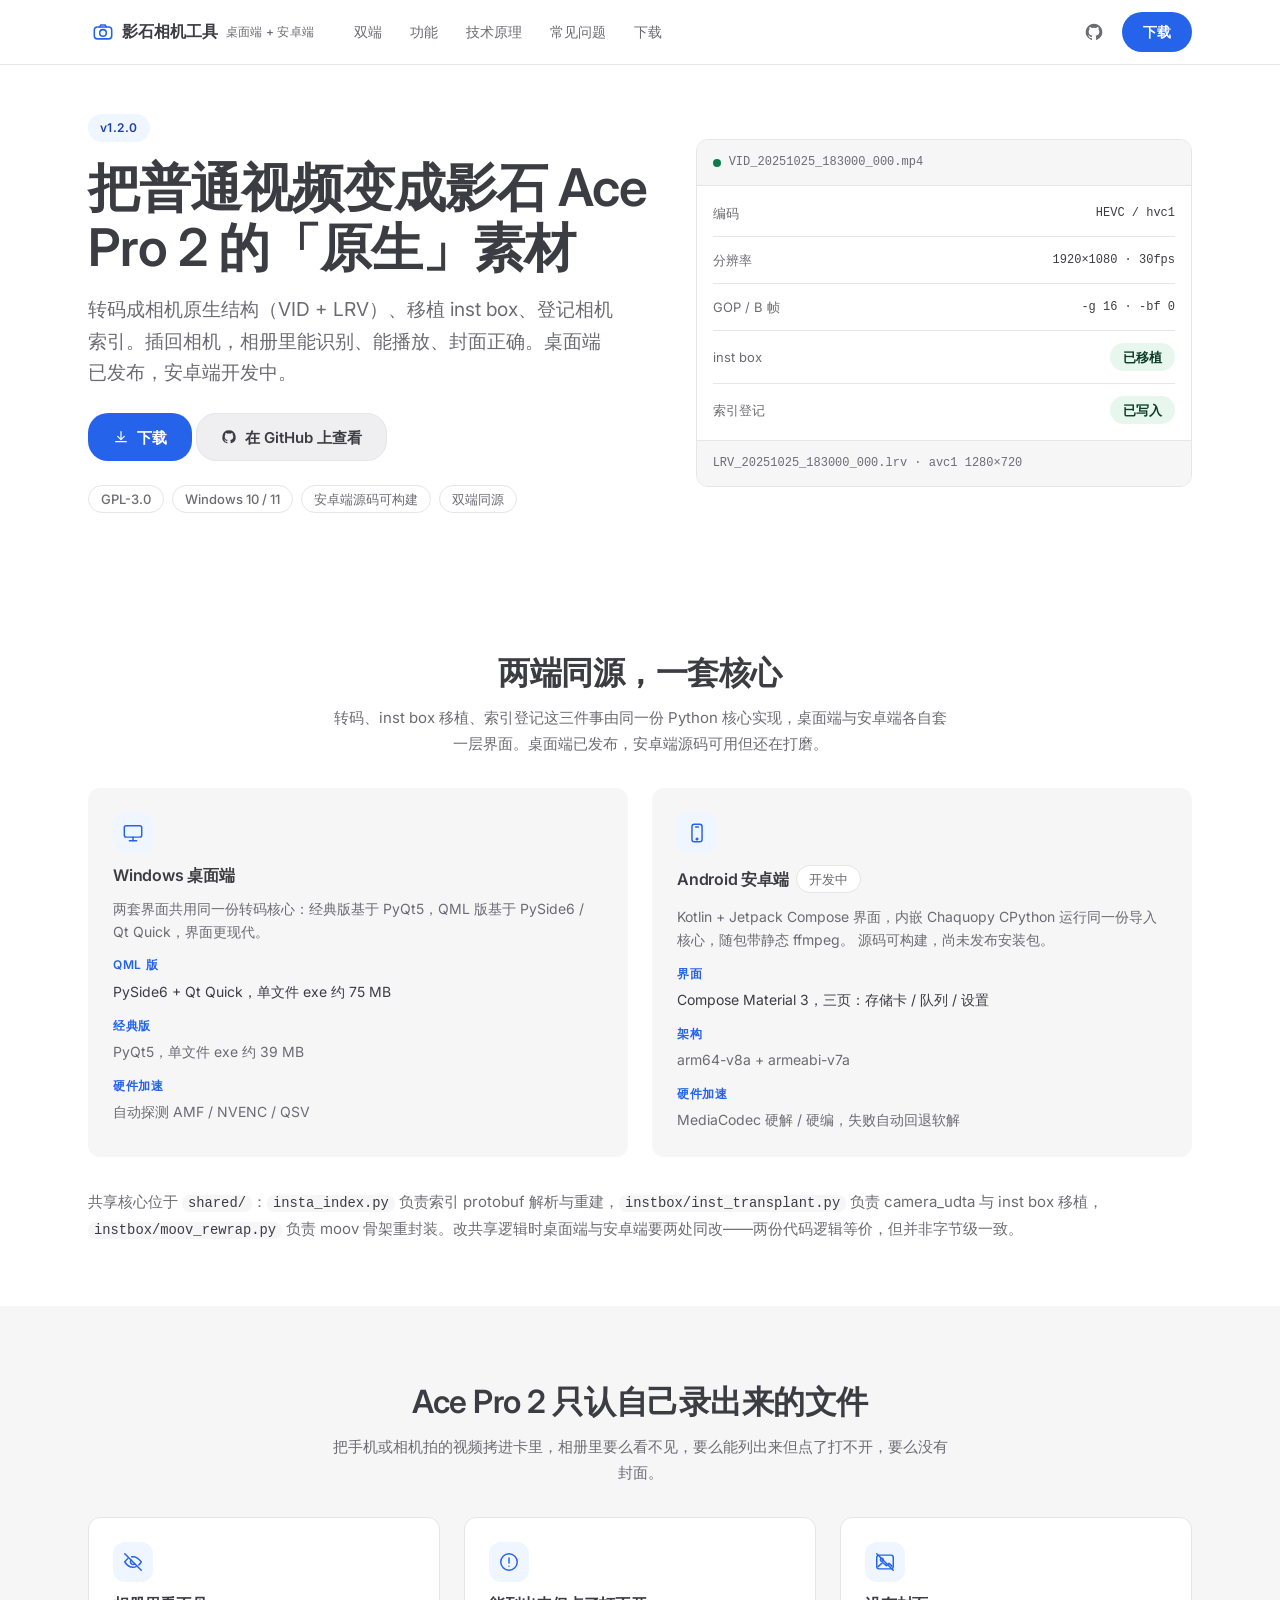
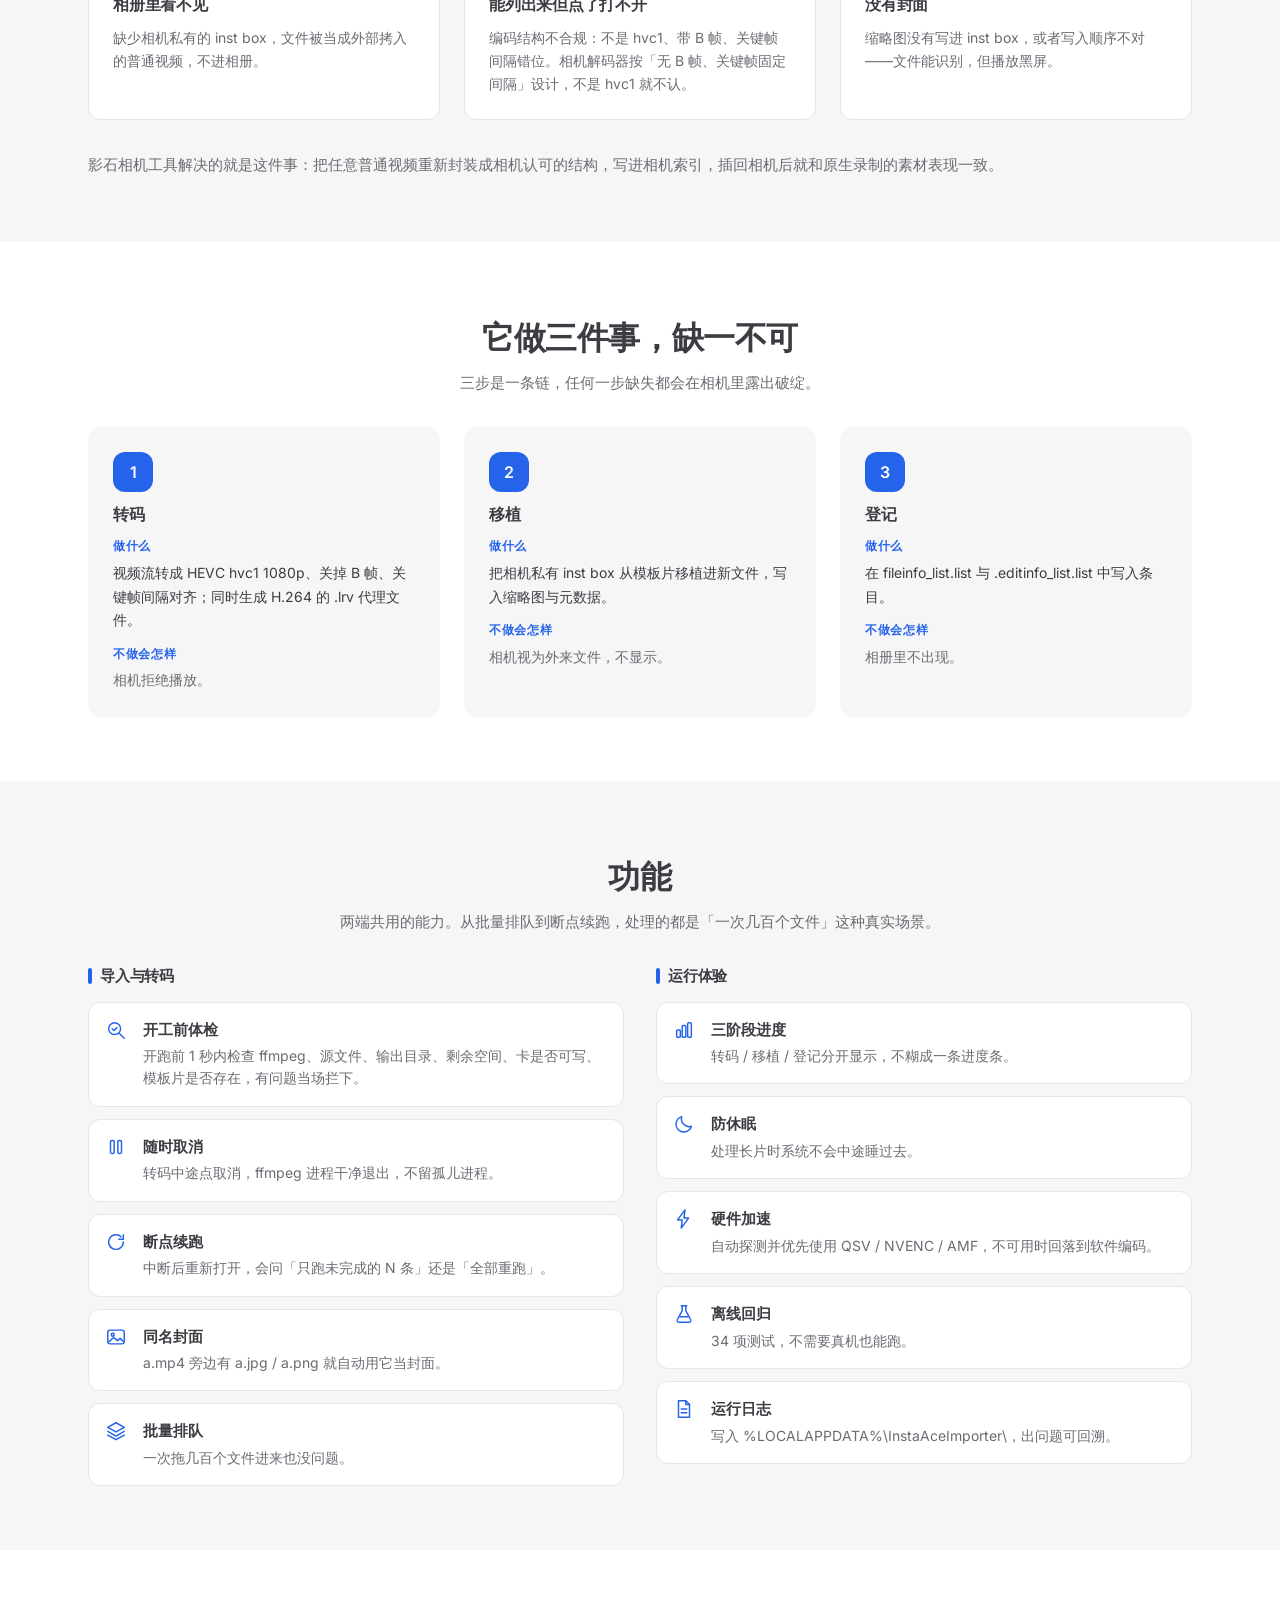
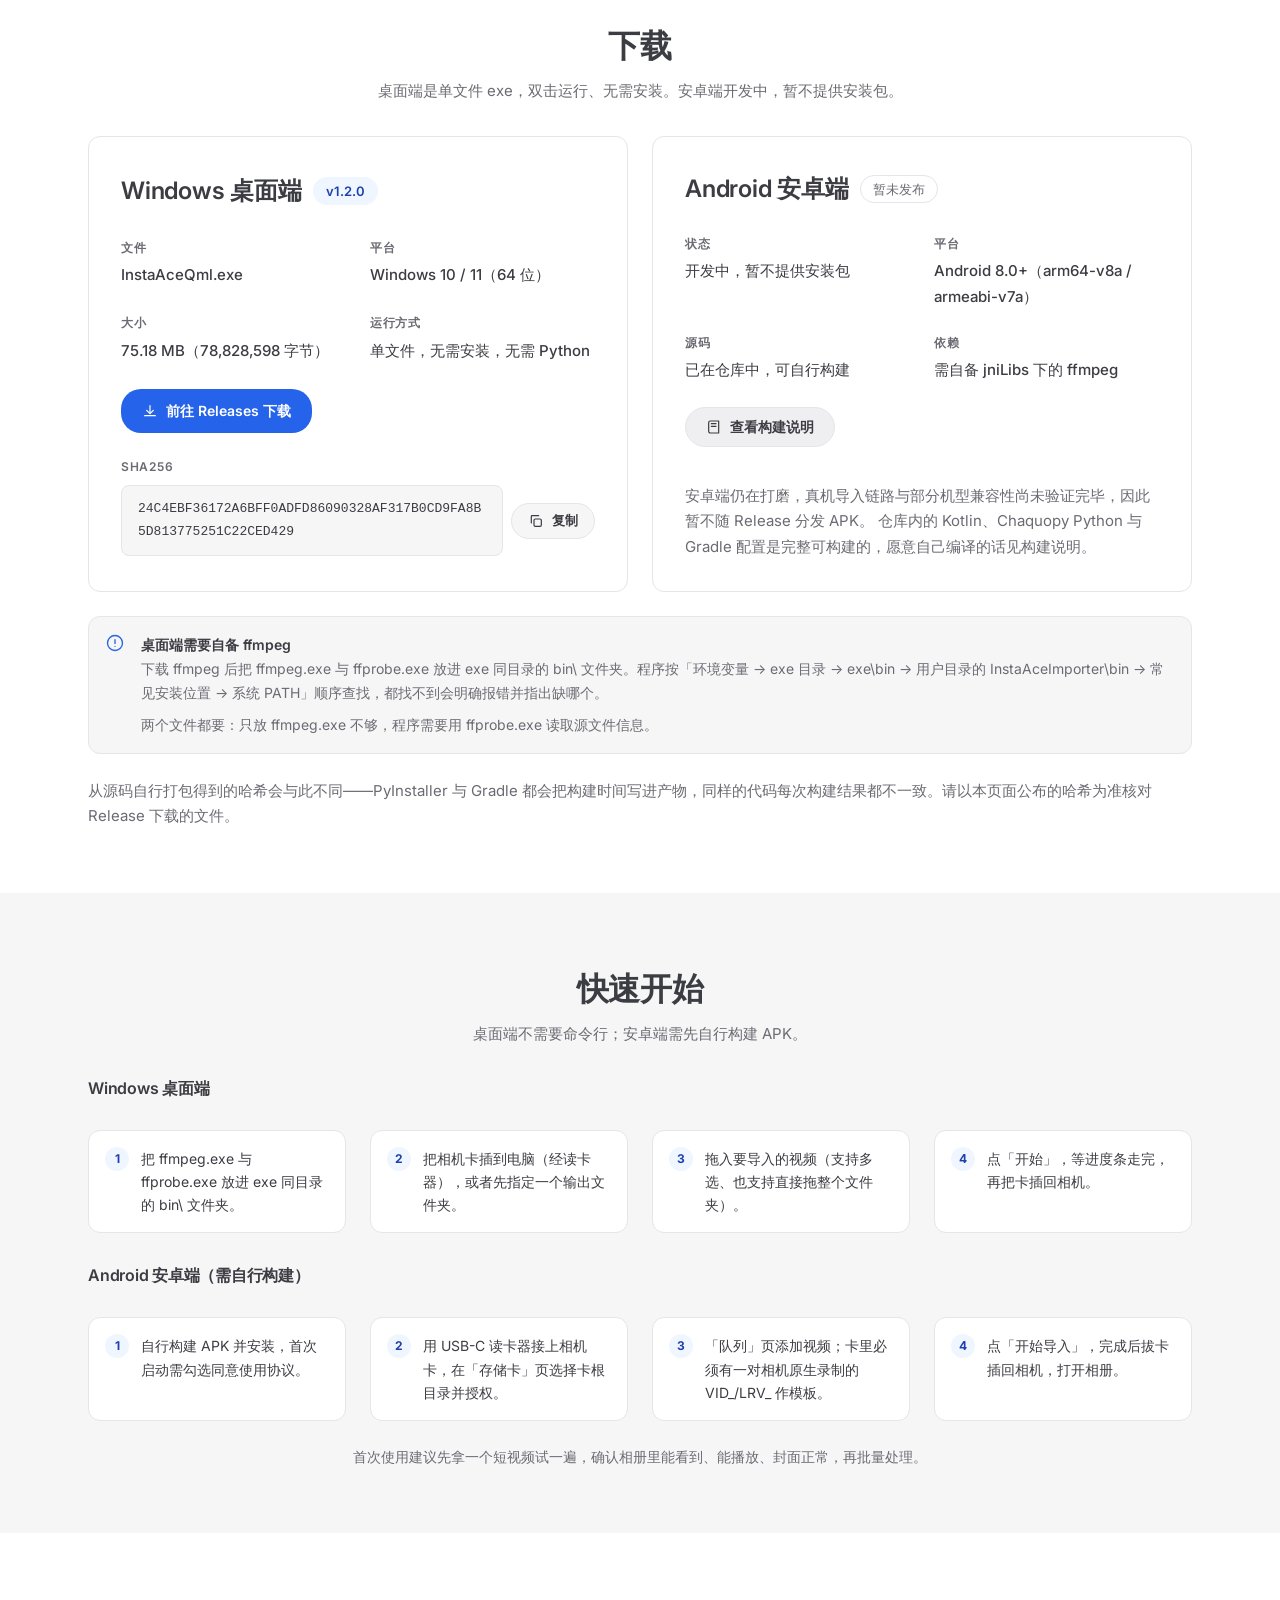
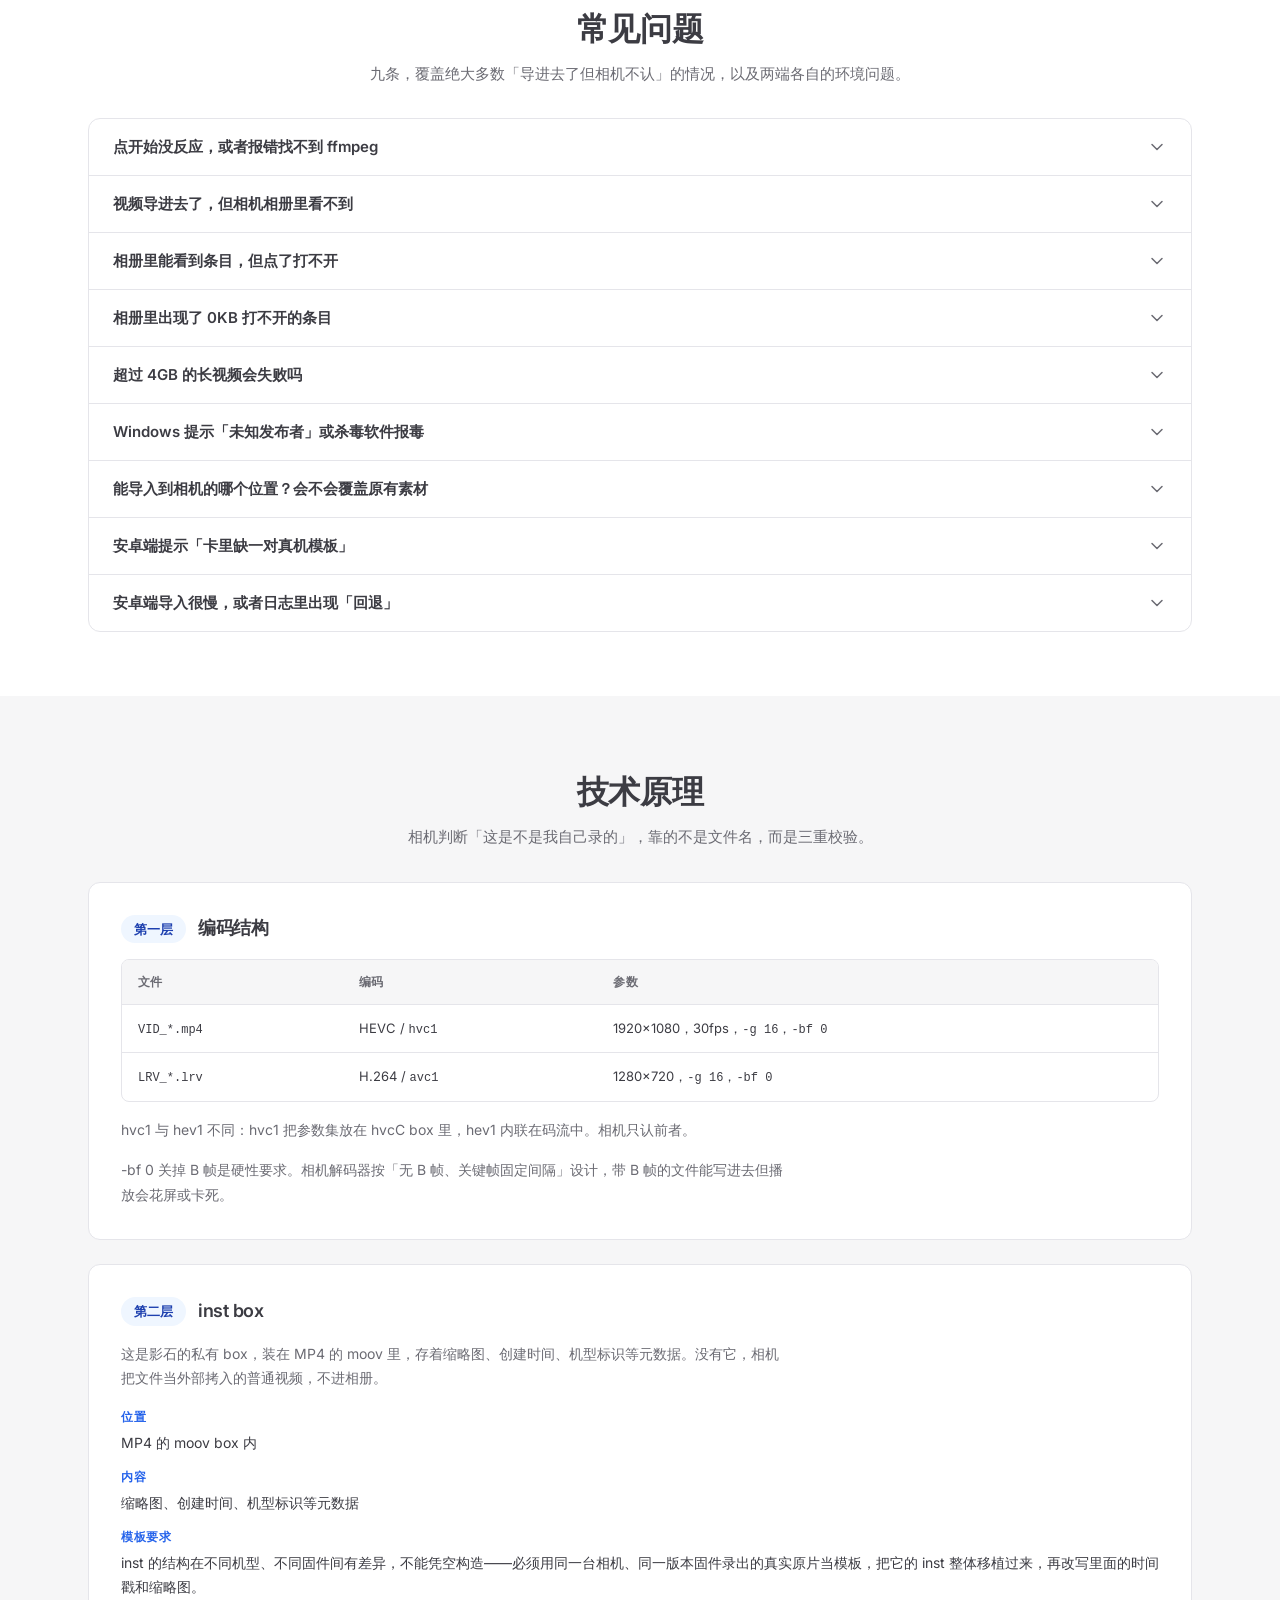
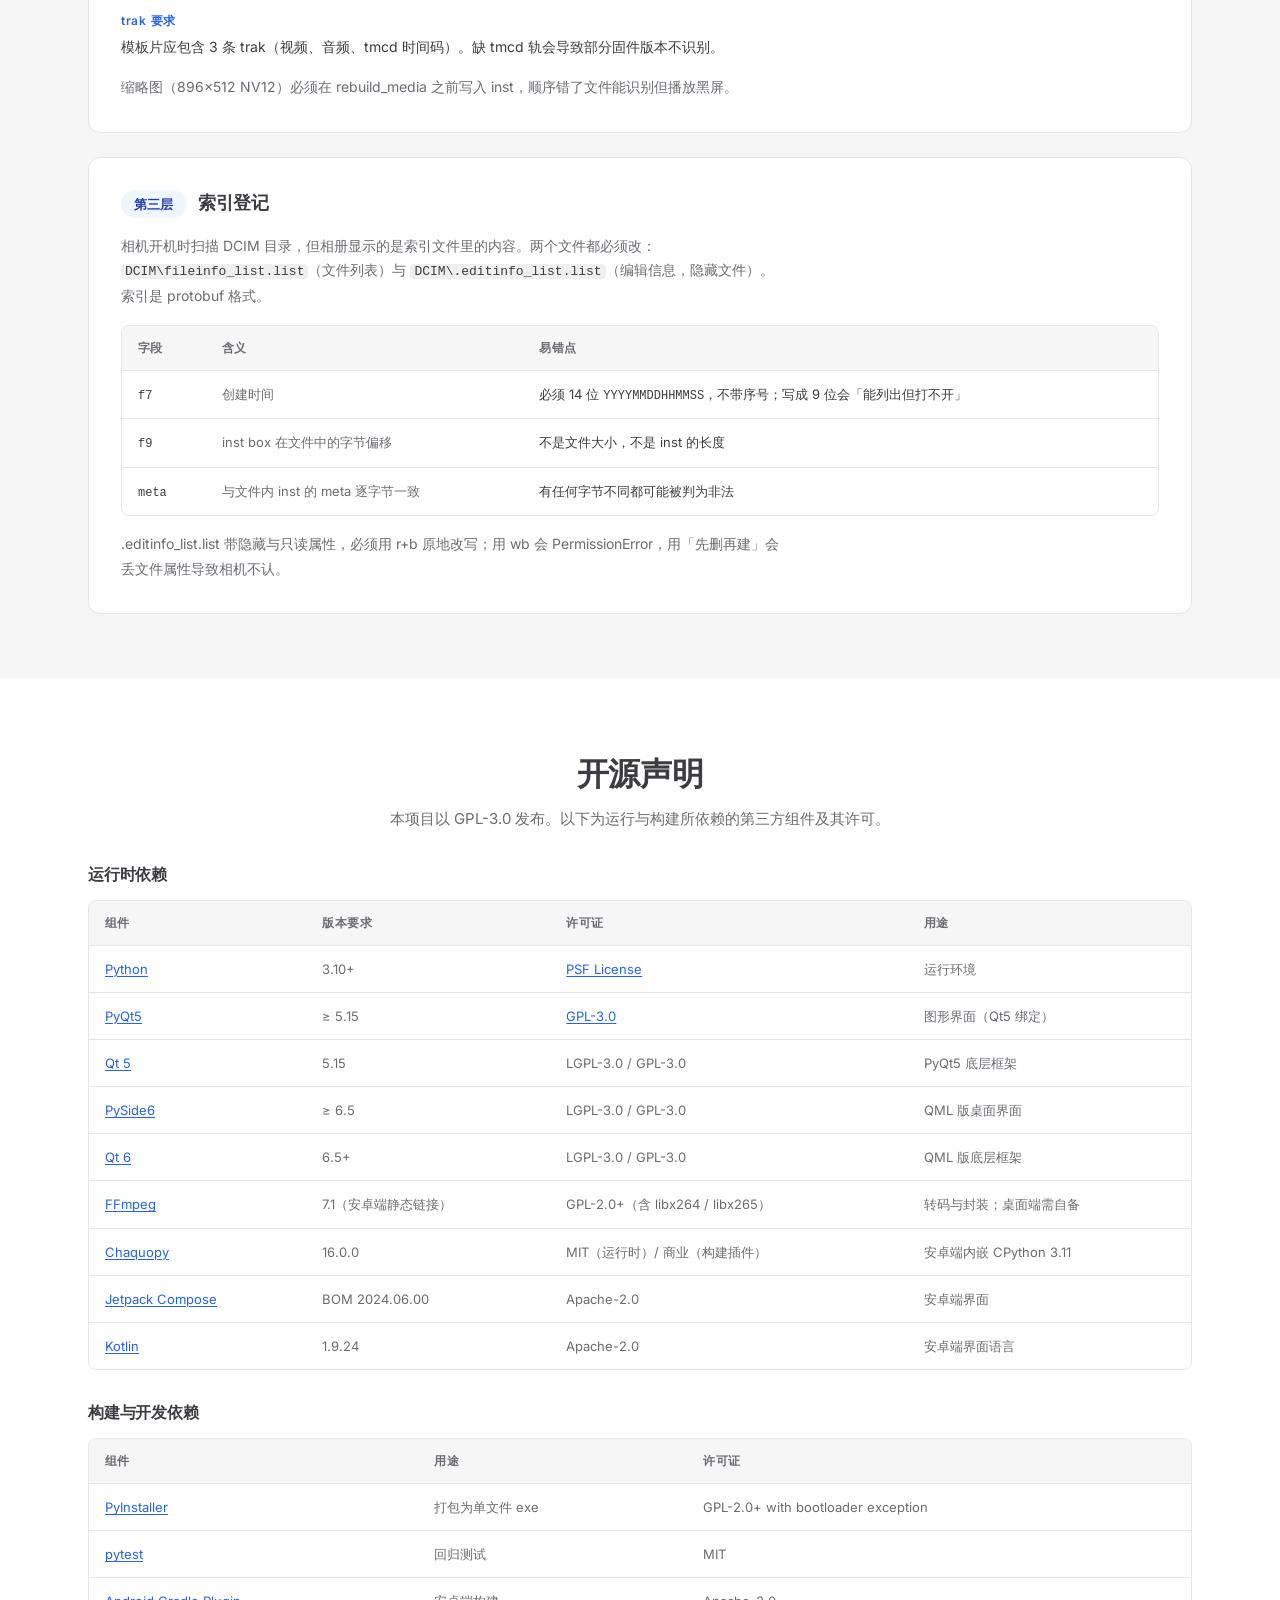
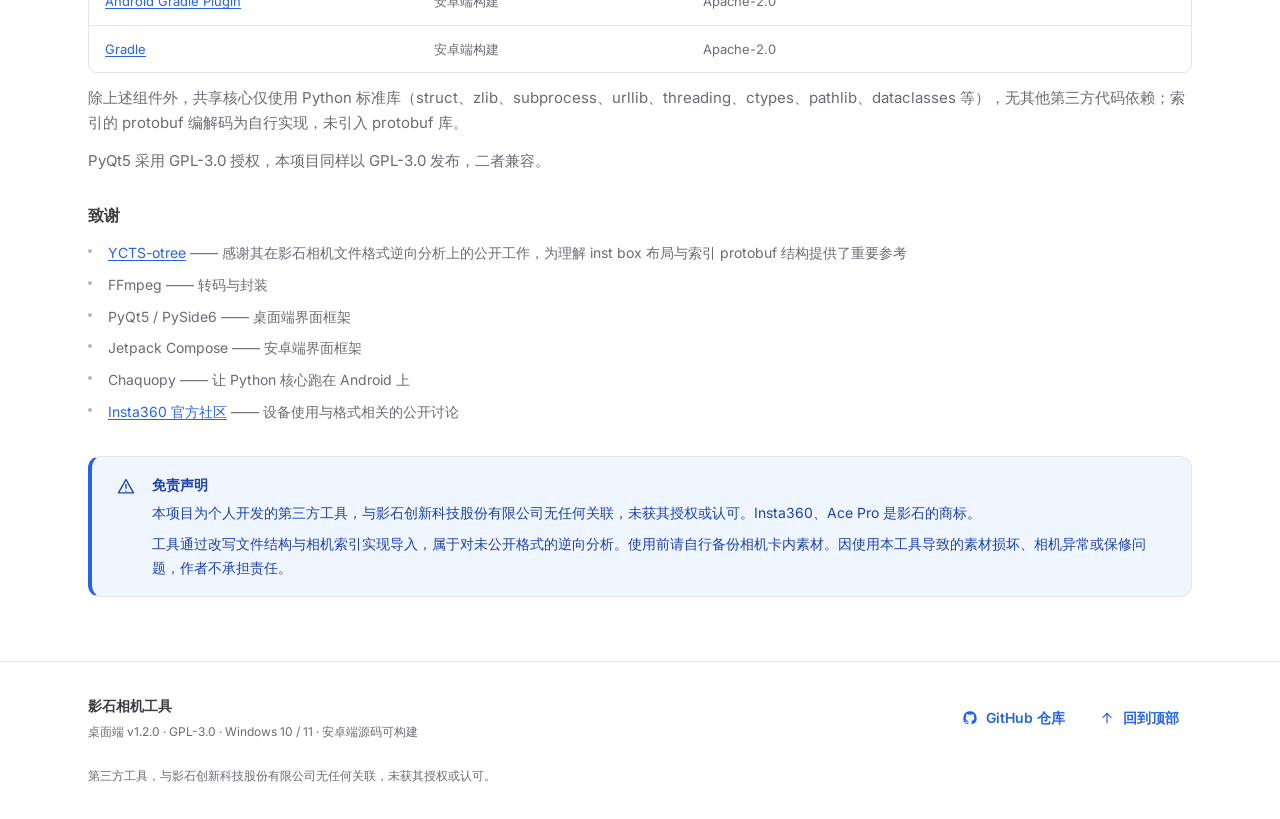
==== index.html @ ceeaad77 "fix(seo): JSON-LD fileSize 与页面公布的 75.18 MB 对齐" ====
<!doctype html>
<!--
  影石相机工具 · 项目介绍页（桌面端 + 安卓端）
  版式参考 Theme Plume 文档站首页：64px 导航 / 左文右图首屏 / 3×2 特性卡片 / 蓝白配色
  ------------------------------------------------------------------
  部署：GitHub 仓库 Settings → Pages → Source = Deploy from a branch
        → Branch = main，Folder = / (root)
  依赖：零。只有 index.html + style.css，字体走 Google Fonts（Inter）。
  改色 / 改圆角：只改 style.css 第 1 节令牌。
  上一版（MD3 橙色）留在 archive/md3-orange/，不进部署目录。
-->
<html lang="zh-CN">
  <head>
    <meta charset="utf-8" />
    <meta name="viewport" content="width=device-width, initial-scale=1" />
    <meta name="google-site-verification" content="Z1_5-kb9bWtHmbRLohl3fSZsMe-5Ndwo5JdBoWjXVhI" />
    <meta name="msvalidate.01" content="04A099263FCA8257EDD252806D30A4AA" />
    <title>影石相机工具 · 把普通视频变成影石 Ace Pro 2 的「原生」素材</title>
    <meta
      name="description"
      content="影石相机工具（InstaAceImporter）：把普通视频转码成影石 Ace Pro 2 原生结构，移植 inst box 并登记相机索引；插回相机，相册里能识别、能播放、封面正确。"
    />
    <meta name="color-scheme" content="light" />
    <meta name="theme-color" content="#FFFFFF" />
    <meta property="og:type" content="website" />
    <meta property="og:title" content="影石相机工具 · InstaAceImporter" />
    <meta
      property="og:description"
      content="把普通视频变成影石 Ace Pro 2 的「原生」素材：转码 VID + LRV、移植 inst box、登记相机索引。支持 Windows 桌面端与安卓端。"
    />
    <link rel="preconnect" href="https://fonts.googleapis.com" />
    <link rel="preconnect" href="https://fonts.gstatic.com" crossorigin />
    <link
      href="https://fonts.googleapis.com/css2?family=Inter:wght@400;500;600;700&display=swap"
      rel="stylesheet"
    />
    <link rel="stylesheet" href="./style.css" />
    <link rel="canonical" href="https://duofreedom.github.io/Insta-camera-tools/" />
    <link rel="sitemap" type="application/xml" href="./sitemap.xml" />
    <!--
      结构化数据：让搜索结果的标题/描述/许可证/价格直接可读，而不是靠爬虫猜。
      price 0 + isAccessibleForFree 与「GPL-3.0、完全免费、无内购」的事实一致；
      不要加 aggregateRating —— 本项目没有真实用户评分，编造会被判为垃圾结构化数据。
    -->
    <script type="application/ld+json">
      {
        "@context": "https://schema.org",
        "@graph": [
          {
            "@type": "SoftwareApplication",
            "name": "影石相机工具",
            "alternateName": "InstaAceImporter",
            "applicationCategory": "MultimediaApplication",
            "operatingSystem": "Windows 10, Windows 11",
            "description": "把普通视频转码成影石 Ace Pro 2 原生结构：转码 VID（HEVC）+ LRV（H.264）、移植 inst box、登记相机索引。插回相机后相册可识别、可播放、封面正确。",
            "url": "https://duofreedom.github.io/Insta-camera-tools/",
            "downloadUrl": "https://github.com/DUOFreedom/Insta-camera-tools/releases/latest",
            "softwareVersion": "1.2.0",
            "license": "https://www.gnu.org/licenses/gpl-3.0.html",
            "isAccessibleForFree": true,
            "offers": {
              "@type": "Offer",
              "price": "0",
              "priceCurrency": "CNY"
            },
            "fileSize": "75.18MB",
            "inLanguage": "zh-CN"
          },
          {
            "@type": "WebSite",
            "name": "影石相机工具",
            "url": "https://duofreedom.github.io/Insta-camera-tools/",
            "inLanguage": "zh-CN"
          }
        ]
      }
    </script>
  </head>

  <body id="top">
    <a class="sr-only skip-link" href="#main">跳到主要内容</a>

    <!-- ① 导航 -->
    <header class="nav">
      <div class="container nav__inner">
        <a class="brand" href="#top" aria-label="影石相机工具，回到页面顶部">
          <svg
            class="brand__mark"
            viewBox="0 0 24 24"
            fill="none"
            stroke="currentColor"
            stroke-width="1.7"
            stroke-linecap="round"
            stroke-linejoin="round"
            aria-hidden="true"
            focusable="false"
          >
            <rect x="2.5" y="6.5" width="19" height="13" rx="3.5" />
            <path d="M8.5 6.5l1.2-2.2h4.6l1.2 2.2" />
            <circle cx="12" cy="13" r="3.6" />
          </svg>
          <span>影石相机工具</span>
          <span class="brand__sub">桌面端 + 安卓端</span>
        </a>

        <nav class="nav__links" aria-label="主导航">
          <a class="nav__link" href="#platforms">双端</a>
          <a class="nav__link" href="#features">功能</a>
          <a class="nav__link" href="#tech">技术原理</a>
          <a class="nav__link" href="#faq">常见问题</a>
          <a class="nav__link" href="#download">下载</a>
        </nav>

        <div class="nav__actions">
          <a
            class="icon-btn nav__gh"
            href="https://github.com/DUOFreedom/Insta-camera-tools"
            target="_blank"
            rel="noopener noreferrer"
            aria-label="GitHub 仓库（在新标签页打开）"
          >
            <svg class="icon-btn__icon" viewBox="0 0 24 24" fill="currentColor" aria-hidden="true" focusable="false">
              <path
                d="M12 2a10 10 0 0 0-3.16 19.49c.5.09.68-.22.68-.48l-.01-1.7c-2.78.6-3.37-1.34-3.37-1.34-.45-1.16-1.11-1.47-1.11-1.47-.91-.62.07-.61.07-.61 1 .07 1.53 1.03 1.53 1.03.89 1.53 2.34 1.09 2.91.83.09-.65.35-1.09.63-1.34-2.22-.25-4.56-1.11-4.56-4.95 0-1.09.39-1.98 1.03-2.68-.1-.25-.45-1.27.1-2.65 0 0 .84-.27 2.75 1.02a9.5 9.5 0 0 1 5 0c1.91-1.29 2.75-1.02 2.75-1.02.55 1.38.2 2.4.1 2.65.64.7 1.03 1.59 1.03 2.68 0 3.85-2.35 4.7-4.57 4.94.36.31.68.92.68 1.86l-.01 2.75c0 .27.18.58.69.48A10 10 0 0 0 12 2z"
              />
            </svg>
          </a>
          <a
            class="btn btn--filled"
            href="https://github.com/DUOFreedom/Insta-camera-tools/releases/latest"
            target="_blank"
            rel="noopener noreferrer"
            >下载</a
          >
          <button
            class="icon-btn"
            id="menu-btn"
            type="button"
            aria-expanded="false"
            aria-controls="mobile-nav"
            aria-label="打开导航菜单"
          >
            <svg class="icon-btn__icon" viewBox="0 0 24 24" fill="none" stroke="currentColor" stroke-width="1.8" stroke-linecap="round" aria-hidden="true" focusable="false">
              <path d="M4 7h16M4 12h16M4 17h16" />
            </svg>
          </button>
        </div>
      </div>

      <div class="mobile-nav" id="mobile-nav" hidden>
        <nav aria-label="移动端导航">
          <ul class="mobile-nav__list">
            <li><a class="mobile-nav__link" href="#platforms">双端</a></li>
            <li><a class="mobile-nav__link" href="#features">功能</a></li>
            <li><a class="mobile-nav__link" href="#tech">技术原理</a></li>
            <li><a class="mobile-nav__link" href="#faq">常见问题</a></li>
            <li><a class="mobile-nav__link" href="#download">下载</a></li>
          </ul>
        </nav>
      </div>
    </header>

    <main id="main">
      <!-- ② 首屏 -->
      <section class="hero" aria-labelledby="hero-title">
        <div class="container hero__grid">
          <div>
            <p class="section__eyebrow">v1.2.0</p>
            <h1 class="hero__title" id="hero-title">
              把普通视频变成影石 Ace Pro 2 的「原生」素材
            </h1>
            <p class="hero__tagline">
              转码成相机原生结构（VID + LRV）、移植 inst box、登记相机索引。插回相机，相册里能识别、能播放、封面正确。桌面端已发布，安卓端开发中。
            </p>
            <div class="hero__actions">
              <a
                class="btn btn--filled btn--lg"
                href="https://github.com/DUOFreedom/Insta-camera-tools/releases/latest"
                target="_blank"
                rel="noopener noreferrer"
              >
                <svg class="btn__icon" viewBox="0 0 24 24" fill="none" stroke="currentColor" stroke-width="1.8" stroke-linecap="round" stroke-linejoin="round" aria-hidden="true" focusable="false">
                  <path d="M12 4v11" /><path d="M7 11l5 5 5-5" /><path d="M4 19h16" />
                </svg>
                下载
              </a>
              <a
                class="btn btn--alt btn--lg"
                href="https://github.com/DUOFreedom/Insta-camera-tools"
                target="_blank"
                rel="noopener noreferrer"
              >
                <svg class="btn__icon" viewBox="0 0 24 24" fill="currentColor" aria-hidden="true" focusable="false">
                  <path
                    d="M12 2a10 10 0 0 0-3.16 19.49c.5.09.68-.22.68-.48l-.01-1.7c-2.78.6-3.37-1.34-3.37-1.34-.45-1.16-1.11-1.47-1.11-1.47-.91-.62.07-.61.07-.61 1 .07 1.53 1.03 1.53 1.03.89 1.53 2.34 1.09 2.91.83.09-.65.35-1.09.63-1.34-2.22-.25-4.56-1.11-4.56-4.95 0-1.09.39-1.98 1.03-2.68-.1-.25-.45-1.27.1-2.65 0 0 .84-.27 2.75 1.02a9.5 9.5 0 0 1 5 0c1.91-1.29 2.75-1.02 2.75-1.02.55 1.38.2 2.4.1 2.65.64.7 1.03 1.59 1.03 2.68 0 3.85-2.35 4.7-4.57 4.94.36.31.68.92.68 1.86l-.01 2.75c0 .27.18.58.69.48A10 10 0 0 0 12 2z"
                  />
                </svg>
                在 GitHub 上查看
              </a>
            </div>
            <ul class="hero__meta" aria-label="项目基本信息">
              <li class="tag">GPL-3.0</li>
              <li class="tag">Windows 10 / 11</li>
              <li class="tag">安卓端源码可构建</li>
              <li class="tag">双端同源</li>
            </ul>
          </div>

          <figure class="spec-card">
            <figcaption class="sr-only">
              示意：一个已通过三重校验的文件参数
            </figcaption>
            <div class="spec-card__head">
              <span class="spec-card__dot" aria-hidden="true"></span>
              VID_20251025_183000_000.mp4
            </div>
            <div class="spec-card__rows">
              <div class="spec-card__row">
                <span class="spec-card__key">编码</span>
                <span class="spec-card__val">HEVC / hvc1</span>
              </div>
              <div class="spec-card__row">
                <span class="spec-card__key">分辨率</span>
                <span class="spec-card__val">1920×1080 · 30fps</span>
              </div>
              <div class="spec-card__row">
                <span class="spec-card__key">GOP / B 帧</span>
                <span class="spec-card__val">-g 16 · -bf 0</span>
              </div>
              <div class="spec-card__row">
                <span class="spec-card__key">inst box</span>
                <span class="tag tag--ok">已移植</span>
              </div>
              <div class="spec-card__row">
                <span class="spec-card__key">索引登记</span>
                <span class="tag tag--ok">已写入</span>
              </div>
            </div>
            <div class="spec-card__foot">
              LRV_20251025_183000_000.lrv · avc1 1280×720
            </div>
          </figure>
        </div>
      </section>

      <!-- 双端架构 -->
      <section class="section" id="platforms" aria-labelledby="platforms-title">
        <div class="container">
          <div class="section__head">
            <h2 class="section__title" id="platforms-title">两端同源，一套核心</h2>
            <p class="section__lead">
              转码、inst box 移植、索引登记这三件事由同一份 Python 核心实现，桌面端与安卓端各自套一层界面。桌面端已发布，安卓端源码可用但还在打磨。
            </p>
          </div>

          <div class="platform-grid">
            <article class="card">
              <span class="card__icon">
                <svg viewBox="0 0 24 24" fill="none" stroke="currentColor" stroke-width="1.6" stroke-linecap="round" stroke-linejoin="round" aria-hidden="true" focusable="false">
                  <rect x="2.5" y="4" width="19" height="12.5" rx="2" />
                  <path d="M8 20.5h8" /><path d="M12 16.5v4" />
                </svg>
              </span>
              <h3 class="card__title">Windows 桌面端</h3>
              <p class="card__text">
                两套界面共用同一份转码核心：经典版基于 PyQt5，QML 版基于 PySide6 / Qt Quick，界面更现代。
              </p>
              <dl class="dl">
                <div class="dl__row">
                  <dt class="dl__key">QML 版</dt>
                  <dd class="dl__value">PySide6 + Qt Quick，单文件 exe 约 75 MB</dd>
                </div>
                <div class="dl__row">
                  <dt class="dl__key">经典版</dt>
                  <dd class="dl__value dl__value--muted">PyQt5，单文件 exe 约 39 MB</dd>
                </div>
                <div class="dl__row">
                  <dt class="dl__key">硬件加速</dt>
                  <dd class="dl__value dl__value--muted">自动探测 AMF / NVENC / QSV</dd>
                </div>
              </dl>
            </article>

            <article class="card">
              <span class="card__icon">
                <svg viewBox="0 0 24 24" fill="none" stroke="currentColor" stroke-width="1.6" stroke-linecap="round" stroke-linejoin="round" aria-hidden="true" focusable="false">
                  <rect x="6.5" y="2.5" width="11" height="19" rx="2.5" />
                  <path d="M10.5 5.5h3" /><circle cx="12" cy="18.5" r="0.9" />
                </svg>
              </span>
              <h3 class="card__title">Android 安卓端<span class="tag">开发中</span></h3>
              <p class="card__text">
                Kotlin + Jetpack Compose 界面，内嵌 Chaquopy CPython 运行同一份导入核心，随包带静态 ffmpeg。
                源码可构建，尚未发布安装包。
              </p>
              <dl class="dl">
                <div class="dl__row">
                  <dt class="dl__key">界面</dt>
                  <dd class="dl__value">Compose Material 3，三页：存储卡 / 队列 / 设置</dd>
                </div>
                <div class="dl__row">
                  <dt class="dl__key">架构</dt>
                  <dd class="dl__value dl__value--muted">arm64-v8a + armeabi-v7a</dd>
                </div>
                <div class="dl__row">
                  <dt class="dl__key">硬件加速</dt>
                  <dd class="dl__value dl__value--muted">MediaCodec 硬解 / 硬编，失败自动回退软解</dd>
                </div>
              </dl>
            </article>
          </div>

          <p class="section__lead mt-32">
            共享核心位于 <code class="code code--inline">shared/</code>：<code class="code code--inline">insta_index.py</code> 负责索引 protobuf 解析与重建，<code class="code code--inline">instbox/inst_transplant.py</code> 负责 camera_udta 与 inst box 移植，<code class="code code--inline">instbox/moov_rewrap.py</code> 负责 moov 骨架重封装。改共享逻辑时桌面端与安卓端要两处同改——两份代码逻辑等价，但并非字节级一致。
          </p>
        </div>
      </section>


      <!-- ③ 问题陈述 -->
      <section class="section section--alt" id="problem" aria-labelledby="problem-title">
        <div class="container">
          <div class="section__head">
            <h2 class="section__title" id="problem-title">
              Ace Pro 2 只认自己录出来的文件
            </h2>
            <p class="section__lead">
              把手机或相机拍的视频拷进卡里，相册里要么看不见，要么能列出来但点了打不开，要么没有封面。
            </p>
          </div>

          <div class="grid-3">
            <article class="card">
              <span class="card__icon">
                <svg viewBox="0 0 24 24" fill="none" stroke="currentColor" stroke-width="1.6" stroke-linecap="round" stroke-linejoin="round" aria-hidden="true" focusable="false">
                  <path d="M3 3l18 18" />
                  <path d="M10.6 6.3A9.7 9.7 0 0 1 12 6.2c5 0 9 5.8 9 5.8a16 16 0 0 1-2.7 3.3" />
                  <path d="M6.4 8.2A16 16 0 0 0 3 12s4 5.8 9 5.8a9.6 9.6 0 0 0 3.5-.7" />
                  <path d="M9.9 9.9a3 3 0 0 0 4.2 4.2" />
                </svg>
              </span>
              <h3 class="card__title">相册里看不见</h3>
              <p class="card__text">
                缺少相机私有的 inst box，文件被当成外部拷入的普通视频，不进相册。
              </p>
            </article>

            <article class="card">
              <span class="card__icon">
                <svg viewBox="0 0 24 24" fill="none" stroke="currentColor" stroke-width="1.6" stroke-linecap="round" stroke-linejoin="round" aria-hidden="true" focusable="false">
                  <circle cx="12" cy="12" r="9" />
                  <path d="M12 7.5v5.5" />
                  <path d="M12 16.5h.01" />
                </svg>
              </span>
              <h3 class="card__title">能列出来但点了打不开</h3>
              <p class="card__text">
                编码结构不合规：不是 hvc1、带 B 帧、关键帧间隔错位。相机解码器按「无 B 帧、关键帧固定间隔」设计，不是 hvc1 就不认。
              </p>
            </article>

            <article class="card">
              <span class="card__icon">
                <svg viewBox="0 0 24 24" fill="none" stroke="currentColor" stroke-width="1.6" stroke-linecap="round" stroke-linejoin="round" aria-hidden="true" focusable="false">
                  <rect x="3" y="4.5" width="18" height="15" rx="2.5" />
                  <circle cx="8.5" cy="9.5" r="1.6" />
                  <path d="M4.5 17l5-4.5 4 3.5 3-2.5 3 3" />
                  <path d="M3 3l18 18" />
                </svg>
              </span>
              <h3 class="card__title">没有封面</h3>
              <p class="card__text">
                缩略图没有写进 inst box，或者写入顺序不对——文件能识别，但播放黑屏。
              </p>
            </article>
          </div>

          <p class="section__lead mt-32">
            影石相机工具解决的就是这件事：把任意普通视频重新封装成相机认可的结构，写进相机索引，插回相机后就和原生录制的素材表现一致。
          </p>
        </div>
      </section>

      <!-- ④ 三步解决方案 -->
      <section class="section" id="solution" aria-labelledby="solution-title">
        <div class="container">
          <div class="section__head">
            <h2 class="section__title" id="solution-title">它做三件事，缺一不可</h2>
            <p class="section__lead">三步是一条链，任何一步缺失都会在相机里露出破绽。</p>
          </div>

          <div class="grid-3">
            <article class="card">
              <span class="step__num" aria-hidden="true">1</span>
              <h3 class="card__title">转码</h3>
              <dl class="dl">
                <div class="dl__row">
                  <dt class="dl__key">做什么</dt>
                  <dd class="dl__value">
                    视频流转成 HEVC hvc1 1080p、关掉 B 帧、关键帧间隔对齐；同时生成 H.264 的 .lrv 代理文件。
                  </dd>
                </div>
                <div class="dl__row">
                  <dt class="dl__key">不做会怎样</dt>
                  <dd class="dl__value dl__value--muted">相机拒绝播放。</dd>
                </div>
              </dl>
            </article>

            <article class="card">
              <span class="step__num" aria-hidden="true">2</span>
              <h3 class="card__title">移植</h3>
              <dl class="dl">
                <div class="dl__row">
                  <dt class="dl__key">做什么</dt>
                  <dd class="dl__value">
                    把相机私有 inst box 从模板片移植进新文件，写入缩略图与元数据。
                  </dd>
                </div>
                <div class="dl__row">
                  <dt class="dl__key">不做会怎样</dt>
                  <dd class="dl__value dl__value--muted">相机视为外来文件，不显示。</dd>
                </div>
              </dl>
            </article>

            <article class="card">
              <span class="step__num" aria-hidden="true">3</span>
              <h3 class="card__title">登记</h3>
              <dl class="dl">
                <div class="dl__row">
                  <dt class="dl__key">做什么</dt>
                  <dd class="dl__value">
                    在 fileinfo_list.list 与 .editinfo_list.list 中写入条目。
                  </dd>
                </div>
                <div class="dl__row">
                  <dt class="dl__key">不做会怎样</dt>
                  <dd class="dl__value dl__value--muted">相册里不出现。</dd>
                </div>
              </dl>
            </article>
          </div>
        </div>
      </section>

      <!-- ⑤ 功能特性 -->
      <section class="section section--alt" id="features" aria-labelledby="features-title">
        <div class="container">
          <div class="section__head">
            <h2 class="section__title" id="features-title">功能</h2>
            <p class="section__lead">
              两端共用的能力。从批量排队到断点续跑，处理的都是「一次几百个文件」这种真实场景。
            </p>
          </div>

          <div class="feature-groups">
            <section aria-labelledby="features-import-title">
              <h3 class="feature-group__title" id="features-import-title">导入与转码</h3>
              <ul class="feature-list">
                <li class="feature">
                  <svg class="feature__icon" viewBox="0 0 24 24" fill="none" stroke="currentColor" stroke-width="1.6" stroke-linecap="round" stroke-linejoin="round" aria-hidden="true" focusable="false">
                    <circle cx="10.5" cy="10.5" r="6.5" /><path d="M15.5 15.5L21 21" /><path d="M7.8 10.6l2 2 3.2-3.4" />
                  </svg>
                  <div>
                    <p class="feature__title">开工前体检</p>
                    <p class="feature__text">
                      开跑前 1 秒内检查 ffmpeg、源文件、输出目录、剩余空间、卡是否可写、模板片是否存在，有问题当场拦下。
                    </p>
                  </div>
                </li>
                <li class="feature">
                  <svg class="feature__icon" viewBox="0 0 24 24" fill="none" stroke="currentColor" stroke-width="1.6" stroke-linecap="round" stroke-linejoin="round" aria-hidden="true" focusable="false">
                    <rect x="6" y="5" width="4" height="14" rx="1.2" /><rect x="14" y="5" width="4" height="14" rx="1.2" />
                  </svg>
                  <div>
                    <p class="feature__title">随时取消</p>
                    <p class="feature__text">转码中途点取消，ffmpeg 进程干净退出，不留孤儿进程。</p>
                  </div>
                </li>
                <li class="feature">
                  <svg class="feature__icon" viewBox="0 0 24 24" fill="none" stroke="currentColor" stroke-width="1.6" stroke-linecap="round" stroke-linejoin="round" aria-hidden="true" focusable="false">
                    <path d="M20 12a8 8 0 1 1-2.4-5.7" /><path d="M20 4v5h-5" />
                  </svg>
                  <div>
                    <p class="feature__title">断点续跑</p>
                    <p class="feature__text">中断后重新打开，会问「只跑未完成的 N 条」还是「全部重跑」。</p>
                  </div>
                </li>
                <li class="feature">
                  <svg class="feature__icon" viewBox="0 0 24 24" fill="none" stroke="currentColor" stroke-width="1.6" stroke-linecap="round" stroke-linejoin="round" aria-hidden="true" focusable="false">
                    <rect x="3" y="4.5" width="18" height="15" rx="2.5" /><circle cx="8.5" cy="9.5" r="1.6" /><path d="M4.5 17l5-4.5 4 3.5 3-2.5 3 3" />
                  </svg>
                  <div>
                    <p class="feature__title">同名封面</p>
                    <p class="feature__text">a.mp4 旁边有 a.jpg / a.png 就自动用它当封面。</p>
                  </div>
                </li>
                <li class="feature">
                  <svg class="feature__icon" viewBox="0 0 24 24" fill="none" stroke="currentColor" stroke-width="1.6" stroke-linecap="round" stroke-linejoin="round" aria-hidden="true" focusable="false">
                    <path d="M12 3l9 5-9 5-9-5 9-5z" /><path d="M3 12.5l9 5 9-5" /><path d="M3 16.5l9 5 9-5" />
                  </svg>
                  <div>
                    <p class="feature__title">批量排队</p>
                    <p class="feature__text">一次拖几百个文件进来也没问题。</p>
                  </div>
                </li>
              </ul>
            </section>

            <section aria-labelledby="features-runtime-title">
              <h3 class="feature-group__title" id="features-runtime-title">运行体验</h3>
              <ul class="feature-list">
                <li class="feature">
                  <svg class="feature__icon" viewBox="0 0 24 24" fill="none" stroke="currentColor" stroke-width="1.6" stroke-linecap="round" stroke-linejoin="round" aria-hidden="true" focusable="false">
                    <rect x="4" y="12" width="4" height="8" rx="1.2" /><rect x="10" y="7" width="4" height="13" rx="1.2" /><rect x="16" y="4" width="4" height="16" rx="1.2" />
                  </svg>
                  <div>
                    <p class="feature__title">三阶段进度</p>
                    <p class="feature__text">转码 / 移植 / 登记分开显示，不糊成一条进度条。</p>
                  </div>
                </li>
                <li class="feature">
                  <svg class="feature__icon" viewBox="0 0 24 24" fill="none" stroke="currentColor" stroke-width="1.6" stroke-linecap="round" stroke-linejoin="round" aria-hidden="true" focusable="false">
                    <path d="M20 14.5A8.5 8.5 0 0 1 9.5 4a8.5 8.5 0 1 0 10.5 10.5z" />
                  </svg>
                  <div>
                    <p class="feature__title">防休眠</p>
                    <p class="feature__text">处理长片时系统不会中途睡过去。</p>
                  </div>
                </li>
                <li class="feature">
                  <svg class="feature__icon" viewBox="0 0 24 24" fill="none" stroke="currentColor" stroke-width="1.6" stroke-linecap="round" stroke-linejoin="round" aria-hidden="true" focusable="false">
                    <path d="M13 2L5 13h5l-1 9 8-11h-5l1-9z" />
                  </svg>
                  <div>
                    <p class="feature__title">硬件加速</p>
                    <p class="feature__text">自动探测并优先使用 QSV / NVENC / AMF，不可用时回落到软件编码。</p>
                  </div>
                </li>
                <li class="feature">
                  <svg class="feature__icon" viewBox="0 0 24 24" fill="none" stroke="currentColor" stroke-width="1.6" stroke-linecap="round" stroke-linejoin="round" aria-hidden="true" focusable="false">
                    <path d="M9 3h6" /><path d="M10 3v5.5L4.8 18a2 2 0 0 0 1.7 3h11a2 2 0 0 0 1.7-3L14 8.5V3" /><path d="M7.5 15h9" />
                  </svg>
                  <div>
                    <p class="feature__title">离线回归</p>
                    <p class="feature__text">34 项测试，不需要真机也能跑。</p>
                  </div>
                </li>
                <li class="feature">
                  <svg class="feature__icon" viewBox="0 0 24 24" fill="none" stroke="currentColor" stroke-width="1.6" stroke-linecap="round" stroke-linejoin="round" aria-hidden="true" focusable="false">
                    <path d="M6 3h8l4 4v14H6z" /><path d="M14 3v4h4" /><path d="M9 12h6" /><path d="M9 16h6" />
                  </svg>
                  <div>
                    <p class="feature__title">运行日志</p>
                    <p class="feature__text">写入 %LOCALAPPDATA%\InstaAceImporter\，出问题可回溯。</p>
                  </div>
                </li>
              </ul>
            </section>
          </div>
        </div>
      </section>

      <!-- ⑥ 下载 -->
      <section class="section" id="download" aria-labelledby="download-title">
        <div class="container">
          <div class="section__head">
            <h2 class="section__title" id="download-title">下载</h2>
            <p class="section__lead">
              桌面端是单文件 exe，双击运行、无需安装。安卓端开发中，暂不提供安装包。
            </p>
          </div>

          <div class="platform-grid">
            <article class="release">
              <div class="release__head">
                <p class="release__name">Windows 桌面端</p>
                <span class="tag tag--soft">v1.2.0</span>
              </div>

              <dl class="meta">
                <div>
                  <dt class="meta__key">文件</dt>
                  <dd class="meta__value">InstaAceQml.exe</dd>
                </div>
                <div>
                  <dt class="meta__key">平台</dt>
                  <dd class="meta__value">Windows 10 / 11（64 位）</dd>
                </div>
                <div>
                  <dt class="meta__key">大小</dt>
                  <dd class="meta__value">75.18 MB（78,828,598 字节）</dd>
                </div>
                <div>
                  <dt class="meta__key">运行方式</dt>
                  <dd class="meta__value">单文件，无需安装，无需 Python</dd>
                </div>
              </dl>

              <div class="actions">
                <a
                  class="btn btn--filled"
                  href="https://github.com/DUOFreedom/Insta-camera-tools/releases/latest"
                  target="_blank"
                  rel="noopener noreferrer"
                >
                  <svg class="btn__icon" viewBox="0 0 24 24" fill="none" stroke="currentColor" stroke-width="1.8" stroke-linecap="round" stroke-linejoin="round" aria-hidden="true" focusable="false">
                    <path d="M12 4v11" /><path d="M7 11l5 5 5-5" /><path d="M4 19h16" />
                  </svg>
                  前往 Releases 下载
                </a>
              </div>

              <div>
                <span class="code-label" id="sha-win-label">SHA256</span>
                <div class="sha-row">
                  <code class="code code--wrap" id="sha-win"
                    >24C4EBF36172A6BFF0ADFD86090328AF317B0CD9FA8B5D813775251C22CED429</code
                  >
                  <button class="copy-btn" data-copy="sha-win" data-label="copy-win-label" type="button">
                    <svg class="copy-btn__icon" viewBox="0 0 24 24" fill="none" stroke="currentColor" stroke-width="1.8" stroke-linecap="round" stroke-linejoin="round" aria-hidden="true" focusable="false">
                      <rect x="9" y="9" width="11" height="11" rx="2" /><path d="M5 15V5a1 1 0 0 1 1-1h10" />
                    </svg>
                    <span id="copy-win-label">复制</span>
                  </button>
                </div>
              </div>
            </article>

            <article class="release">
              <div class="release__head">
                <p class="release__name">Android 安卓端</p>
                <span class="tag">暂未发布</span>
              </div>

              <dl class="meta">
                <div>
                  <dt class="meta__key">状态</dt>
                  <dd class="meta__value">开发中，暂不提供安装包</dd>
                </div>
                <div>
                  <dt class="meta__key">平台</dt>
                  <dd class="meta__value">Android 8.0+（arm64-v8a / armeabi-v7a）</dd>
                </div>
                <div>
                  <dt class="meta__key">源码</dt>
                  <dd class="meta__value">已在仓库中，可自行构建</dd>
                </div>
                <div>
                  <dt class="meta__key">依赖</dt>
                  <dd class="meta__value">需自备 jniLibs 下的 ffmpeg</dd>
                </div>
              </dl>

              <div class="actions">
                <a
                  class="btn btn--alt"
                  href="https://github.com/DUOFreedom/Insta-camera-tools/blob/main/docs/BUILD.md"
                  target="_blank"
                  rel="noopener noreferrer"
                >
                  <svg class="btn__icon" viewBox="0 0 24 24" fill="none" stroke="currentColor" stroke-width="1.8" stroke-linecap="round" stroke-linejoin="round" aria-hidden="true" focusable="false">
                    <path d="M4 5.5A2.5 2.5 0 0 1 6.5 3H19v18H6.5A2.5 2.5 0 0 1 4 18.5z" />
                    <path d="M8 7h7" /><path d="M8 11h7" />
                  </svg>
                  查看构建说明
                </a>
              </div>

              <p class="section__lead">
                安卓端仍在打磨，真机导入链路与部分机型兼容性尚未验证完毕，因此暂不随 Release 分发 APK。
                仓库内的 Kotlin、Chaquopy Python 与 Gradle 配置是完整可构建的，愿意自己编译的话见构建说明。
              </p>
            </article>
          </div>

          <div class="notice mt-24">
            <svg class="notice__icon" viewBox="0 0 24 24" fill="none" stroke="currentColor" stroke-width="1.6" stroke-linecap="round" stroke-linejoin="round" aria-hidden="true" focusable="false">
              <circle cx="12" cy="12" r="9" /><path d="M12 8v4.5" /><path d="M12 16h.01" />
            </svg>
            <div>
              <p class="notice__title">桌面端需要自备 ffmpeg</p>
              <p class="notice__body">
                下载 ffmpeg 后把 ffmpeg.exe 与 ffprobe.exe 放进 exe 同目录的 bin\ 文件夹。程序按「环境变量 → exe 目录 → exe\bin → 用户目录的 InstaAceImporter\bin → 常见安装位置 → 系统 PATH」顺序查找，都找不到会明确报错并指出缺哪个。
              </p>
              <p class="notice__body">
                两个文件都要：只放 ffmpeg.exe 不够，程序需要用 ffprobe.exe 读取源文件信息。
              </p>
            </div>
          </div>

          <p class="section__lead mt-24">
            从源码自行打包得到的哈希会与此不同——PyInstaller 与 Gradle 都会把构建时间写进产物，同样的代码每次构建结果都不一致。请以本页面公布的哈希为准核对 Release 下载的文件。
          </p>
        </div>
      </section>


      <!-- ⑦ 快速开始 -->
      <section class="section section--alt" id="quickstart" aria-labelledby="quickstart-title">
        <div class="container">
          <div class="section__head">
            <h2 class="section__title" id="quickstart-title">快速开始</h2>
            <p class="section__lead">桌面端不需要命令行；安卓端需先自行构建 APK。</p>
          </div>

          <h3 class="subhead">Windows 桌面端</h3>
          <ol class="steps">
            <li class="steps__item">
              <span class="steps__num" aria-hidden="true">1</span>
              <p class="steps__text">把 ffmpeg.exe 与 ffprobe.exe 放进 exe 同目录的 bin\ 文件夹。</p>
            </li>
            <li class="steps__item">
              <span class="steps__num" aria-hidden="true">2</span>
              <p class="steps__text">把相机卡插到电脑（经读卡器），或者先指定一个输出文件夹。</p>
            </li>
            <li class="steps__item">
              <span class="steps__num" aria-hidden="true">3</span>
              <p class="steps__text">拖入要导入的视频（支持多选、也支持直接拖整个文件夹）。</p>
            </li>
            <li class="steps__item">
              <span class="steps__num" aria-hidden="true">4</span>
              <p class="steps__text">点「开始」，等进度条走完，再把卡插回相机。</p>
            </li>
          </ol>

          <h3 class="subhead">Android 安卓端（需自行构建）</h3>
          <ol class="steps">
            <li class="steps__item">
              <span class="steps__num" aria-hidden="true">1</span>
              <p class="steps__text">自行构建 APK 并安装，首次启动需勾选同意使用协议。</p>
            </li>
            <li class="steps__item">
              <span class="steps__num" aria-hidden="true">2</span>
              <p class="steps__text">用 USB-C 读卡器接上相机卡，在「存储卡」页选择卡根目录并授权。</p>
            </li>
            <li class="steps__item">
              <span class="steps__num" aria-hidden="true">3</span>
              <p class="steps__text">「队列」页添加视频；卡里必须有一对相机原生录制的 VID_/LRV_ 作模板。</p>
            </li>
            <li class="steps__item">
              <span class="steps__num" aria-hidden="true">4</span>
              <p class="steps__text">点「开始导入」，完成后拔卡插回相机，打开相册。</p>
            </li>
          </ol>

          <p class="steps__note">
            首次使用建议先拿一个短视频试一遍，确认相册里能看到、能播放、封面正常，再批量处理。
          </p>
        </div>
      </section>

      <!-- ⑧ 常见问题 -->
      <section class="section" id="faq" aria-labelledby="faq-title">
        <div class="container">
          <div class="section__head">
            <h2 class="section__title" id="faq-title">常见问题</h2>
            <p class="section__lead">九条，覆盖绝大多数「导进去了但相机不认」的情况，以及两端各自的环境问题。</p>
          </div>

          <div class="faq">
            <details class="faq__item">
              <summary class="faq__q" id="faq-q1" aria-expanded="false">
                点开始没反应，或者报错找不到 ffmpeg
                <svg class="faq__icon" viewBox="0 0 24 24" fill="none" stroke="currentColor" stroke-width="1.8" stroke-linecap="round" stroke-linejoin="round" aria-hidden="true" focusable="false">
                  <path d="M6 9l6 6 6-6" />
                </svg>
              </summary>
              <div class="faq__a">
                <p>把 ffmpeg.exe 和 ffprobe.exe 放进 exe 同目录的 bin\ 文件夹，或者装进系统 PATH。</p>
                <p>注意两个文件都要，只放 ffmpeg.exe 不够——程序需要用 ffprobe.exe 读取源文件信息。</p>
              </div>
            </details>

            <details class="faq__item">
              <summary class="faq__q" id="faq-q2" aria-expanded="false">
                视频导进去了，但相机相册里看不到
                <svg class="faq__icon" viewBox="0 0 24 24" fill="none" stroke="currentColor" stroke-width="1.8" stroke-linecap="round" stroke-linejoin="round" aria-hidden="true" focusable="false">
                  <path d="M6 9l6 6 6-6" />
                </svg>
              </summary>
              <div class="faq__a">
                <p>按顺序检查三件事：</p>
                <ol>
                  <li>编码结构是否达标——主视频必须是 HEVC hvc1、1080p、无 B 帧、关键帧间隔 16</li>
                  <li>inst box 是否移植成功——用卡内真机原片当模板，模板片不能是别的机型录的</li>
                  <li>索引是否登记——见下方「技术原理」</li>
                </ol>
                <p>三者任一缺失都会导致相册里没有这个文件。</p>
              </div>
            </details>

            <details class="faq__item">
              <summary class="faq__q" id="faq-q3" aria-expanded="false">
                相册里能看到条目，但点了打不开
                <svg class="faq__icon" viewBox="0 0 24 24" fill="none" stroke="currentColor" stroke-width="1.8" stroke-linecap="round" stroke-linejoin="round" aria-hidden="true" focusable="false">
                  <path d="M6 9l6 6 6-6" />
                </svg>
              </summary>
              <div class="faq__a">
                <p>通常是索引字段写错，最常见两种：</p>
                <ul>
                  <li>f7 时间戳不是 14 位纯数字 YYYYMMDDHHMMSS（写成 9 位带序号就会这样）</li>
                  <li>f9 偏移不是 inst box 在文件内的真实字节偏移（写成了文件大小也会这样）</li>
                </ul>
              </div>
            </details>

            <details class="faq__item">
              <summary class="faq__q" id="faq-q4" aria-expanded="false">
                相册里出现了 0KB 打不开的条目
                <svg class="faq__icon" viewBox="0 0 24 24" fill="none" stroke="currentColor" stroke-width="1.8" stroke-linecap="round" stroke-linejoin="round" aria-hidden="true" focusable="false">
                  <path d="M6 9l6 6 6-6" />
                </svg>
              </summary>
              <div class="faq__a">
                <p>索引里多登记了 .lrv 文件。规则是只登记主视频，不登记 LRV。</p>
                <p>重新导入时程序会覆盖修正，不需要手动删。</p>
              </div>
            </details>

            <details class="faq__item">
              <summary class="faq__q" id="faq-q5" aria-expanded="false">
                超过 4GB 的长视频会失败吗
                <svg class="faq__icon" viewBox="0 0 24 24" fill="none" stroke="currentColor" stroke-width="1.8" stroke-linecap="round" stroke-linejoin="round" aria-hidden="true" focusable="false">
                  <path d="M6 9l6 6 6-6" />
                </svg>
              </summary>
              <div class="faq__a">
                <p>不会。重封装对 32 位 size 与 64 位 largesize box 头、以及 stco / co64 两种分块偏移表都做了完整支持。</p>
              </div>
            </details>

            <details class="faq__item">
              <summary class="faq__q" id="faq-q6" aria-expanded="false">
                Windows 提示「未知发布者」或杀毒软件报毒
                <svg class="faq__icon" viewBox="0 0 24 24" fill="none" stroke="currentColor" stroke-width="1.8" stroke-linecap="round" stroke-linejoin="round" aria-hidden="true" focusable="false">
                  <path d="M6 9l6 6 6-6" />
                </svg>
              </summary>
              <div class="faq__a">
                <p>PyInstaller 打包的未签名程序会触发 SmartScreen，这是预期行为。点「更多信息 → 仍要运行」即可。</p>
                <p>杀软误报通常是启发式规则对 PyInstaller 启动器敏感，加白名单即可，不需要关闭实时防护。</p>
              </div>
            </details>

            <details class="faq__item">
              <summary class="faq__q" id="faq-q7" aria-expanded="false">
                能导入到相机的哪个位置？会不会覆盖原有素材
                <svg class="faq__icon" viewBox="0 0 24 24" fill="none" stroke="currentColor" stroke-width="1.8" stroke-linecap="round" stroke-linejoin="round" aria-hidden="true" focusable="false">
                  <path d="M6 9l6 6 6-6" />
                </svg>
              </summary>
              <div class="faq__a">
                <p>写入 DCIM 目录，文件名按相机规则生成（VID_YYYYMMDD_HHMMSS_000.mp4），文件名冲突时自动递增序号。</p>
                <p>不会覆盖已有素材。索引写入前会重读现有内容，只追加/替换自己的条目。</p>
              </div>
            </details>

            <details class="faq__item">
              <summary class="faq__q" id="faq-q8" aria-expanded="false">
                安卓端提示「卡里缺一对真机模板」
                <svg class="faq__icon" viewBox="0 0 24 24" fill="none" stroke="currentColor" stroke-width="1.8" stroke-linecap="round" stroke-linejoin="round" aria-hidden="true" focusable="false">
                  <path d="M6 9l6 6 6-6" />
                </svg>
              </summary>
              <div class="faq__a">
                <p>卡里必须有一对相机自己录制的 <code class="code code--inline">VID_*.mp4</code> 与 <code class="code code--inline">LRV_*.lrv</code>，导入时需要拿它们当 moov 骨架与 inst box 模板。</p>
                <p>用相机录一小段（几秒即可），再回来执行导入。</p>
              </div>
            </details>

            <details class="faq__item">
              <summary class="faq__q" id="faq-q9" aria-expanded="false">
                安卓端导入很慢，或者日志里出现「回退」
                <svg class="faq__icon" viewBox="0 0 24 24" fill="none" stroke="currentColor" stroke-width="1.8" stroke-linecap="round" stroke-linejoin="round" aria-hidden="true" focusable="false">
                  <path d="M6 9l6 6 6-6" />
                </svg>
              </summary>
              <div class="faq__a">
                <p>编码器默认走软件编码（libx265 + libx264），与桌面端一致，相机识别最稳；设置页可切到「硬件」走 MediaCodec，速度更快。</p>
                <p>硬编的 i-frame-interval 受系统限制只能取整数秒，拿不到相机要求的 16 帧密集关键帧，若导入后相机不显示缩略图或无法识别，请切回「自动」。</p>
                <p>硬件解码与硬件编码失败时都会自动回退到软件路径，日志里会打印 <code class="code code--inline">[回退]</code> 行。</p>
              </div>
            </details>
          </div>
        </div>
      </section>

      <!-- ⑨ 技术原理 -->
      <section class="section section--alt" id="tech" aria-labelledby="tech-title">
        <div class="container">
          <div class="section__head">
            <h2 class="section__title" id="tech-title">技术原理</h2>
            <p class="section__lead">相机判断「这是不是我自己录的」，靠的不是文件名，而是三重校验。</p>
          </div>

          <div class="layers">
            <article class="card layer">
              <div class="layer__head">
                <span class="tag tag--soft">第一层</span>
                <h3 class="layer__title">编码结构</h3>
              </div>
              <div class="table-wrap">
                <table class="table">
                  <caption class="sr-only">主视频与 LRV 代理文件的编码参数要求</caption>
                  <thead>
                    <tr>
                      <th scope="col">文件</th>
                      <th scope="col">编码</th>
                      <th scope="col">参数</th>
                    </tr>
                  </thead>
                  <tbody>
                    <tr>
                      <td><code>VID_*.mp4</code></td>
                      <td>HEVC / <code>hvc1</code></td>
                      <td>1920×1080，30fps，<code>-g 16</code>，<code>-bf 0</code></td>
                    </tr>
                    <tr>
                      <td><code>LRV_*.lrv</code></td>
                      <td>H.264 / <code>avc1</code></td>
                      <td>1280×720，<code>-g 16</code>，<code>-bf 0</code></td>
                    </tr>
                  </tbody>
                </table>
              </div>
              <p class="layer__text">
                hvc1 与 hev1 不同：hvc1 把参数集放在 hvcC box 里，hev1 内联在码流中。相机只认前者。
              </p>
              <p class="layer__text">
                -bf 0 关掉 B 帧是硬性要求。相机解码器按「无 B 帧、关键帧固定间隔」设计，带 B 帧的文件能写进去但播放会花屏或卡死。
              </p>
            </article>

            <article class="card layer">
              <div class="layer__head">
                <span class="tag tag--soft">第二层</span>
                <h3 class="layer__title">inst box</h3>
              </div>
              <p class="layer__text">
                这是影石的私有 box，装在 MP4 的 moov 里，存着缩略图、创建时间、机型标识等元数据。没有它，相机把文件当外部拷入的普通视频，不进相册。
              </p>
              <dl class="dl">
                <div class="dl__row">
                  <dt class="dl__key">位置</dt>
                  <dd class="dl__value">MP4 的 moov box 内</dd>
                </div>
                <div class="dl__row">
                  <dt class="dl__key">内容</dt>
                  <dd class="dl__value">缩略图、创建时间、机型标识等元数据</dd>
                </div>
                <div class="dl__row">
                  <dt class="dl__key">模板要求</dt>
                  <dd class="dl__value">
                    inst 的结构在不同机型、不同固件间有差异，不能凭空构造——必须用同一台相机、同一版本固件录出的真实原片当模板，把它的 inst 整体移植过来，再改写里面的时间戳和缩略图。
                  </dd>
                </div>
                <div class="dl__row">
                  <dt class="dl__key">trak 要求</dt>
                  <dd class="dl__value">
                    模板片应包含 3 条 trak（视频、音频、tmcd 时间码）。缺 tmcd 轨会导致部分固件版本不识别。
                  </dd>
                </div>
              </dl>
              <p class="layer__text">
                缩略图（896×512 NV12）必须在 rebuild_media 之前写入 inst，顺序错了文件能识别但播放黑屏。
              </p>
            </article>

            <article class="card layer">
              <div class="layer__head">
                <span class="tag tag--soft">第三层</span>
                <h3 class="layer__title">索引登记</h3>
              </div>
              <p class="layer__text">
                相机开机时扫描 DCIM 目录，但相册显示的是索引文件里的内容。两个文件都必须改：<code>DCIM\fileinfo_list.list</code>（文件列表）与 <code>DCIM\.editinfo_list.list</code>（编辑信息，隐藏文件）。索引是 protobuf 格式。
              </p>
              <div class="table-wrap">
                <table class="table">
                  <caption class="sr-only">索引关键字段与易错点</caption>
                  <thead>
                    <tr>
                      <th scope="col">字段</th>
                      <th scope="col">含义</th>
                      <th scope="col">易错点</th>
                    </tr>
                  </thead>
                  <tbody>
                    <tr>
                      <td><code>f7</code></td>
                      <td class="table__muted">创建时间</td>
                      <td>必须 14 位 <code>YYYYMMDDHHMMSS</code>，不带序号；写成 9 位会「能列出但打不开」</td>
                    </tr>
                    <tr>
                      <td><code>f9</code></td>
                      <td class="table__muted">inst box 在文件中的字节偏移</td>
                      <td>不是文件大小，不是 inst 的长度</td>
                    </tr>
                    <tr>
                      <td><code>meta</code></td>
                      <td class="table__muted">与文件内 inst 的 meta 逐字节一致</td>
                      <td>有任何字节不同都可能被判为非法</td>
                    </tr>
                  </tbody>
                </table>
              </div>
              <p class="layer__text">
                .editinfo_list.list 带隐藏与只读属性，必须用 r+b 原地改写；用 wb 会 PermissionError，用「先删再建」会丢文件属性导致相机不认。
              </p>
            </article>
          </div>
        </div>
      </section>

      <!-- ⑩ 开源声明 -->
      <section class="section" id="license" aria-labelledby="license-title">
        <div class="container">
          <div class="section__head">
            <h2 class="section__title" id="license-title">开源声明</h2>
            <p class="section__lead">本项目以 GPL-3.0 发布。以下为运行与构建所依赖的第三方组件及其许可。</p>
          </div>

          <h3 class="subhead">运行时依赖</h3>
          <div class="table-wrap mt-16">
            <table class="table">
              <caption class="sr-only">运行时依赖及其许可证</caption>
              <thead>
                <tr>
                  <th scope="col">组件</th>
                  <th scope="col">版本要求</th>
                  <th scope="col">许可证</th>
                  <th scope="col">用途</th>
                </tr>
              </thead>
              <tbody>
                <tr>
                  <td><a class="link" href="https://www.python.org/" target="_blank" rel="noopener noreferrer">Python</a></td>
                  <td class="table__muted">3.10+</td>
                  <td><a class="link" href="https://docs.python.org/3/license.html" target="_blank" rel="noopener noreferrer">PSF License</a></td>
                  <td class="table__muted">运行环境</td>
                </tr>
                <tr>
                  <td><a class="link" href="https://riverbankcomputing.com/software/pyqt/" target="_blank" rel="noopener noreferrer">PyQt5</a></td>
                  <td class="table__muted">≥ 5.15</td>
                  <td><a class="link" href="https://www.gnu.org/licenses/gpl-3.0.html" target="_blank" rel="noopener noreferrer">GPL-3.0</a></td>
                  <td class="table__muted">图形界面（Qt5 绑定）</td>
                </tr>
                <tr>
                  <td><a class="link" href="https://www.qt.io/" target="_blank" rel="noopener noreferrer">Qt 5</a></td>
                  <td class="table__muted">5.15</td>
                  <td class="table__muted">LGPL-3.0 / GPL-3.0</td>
                  <td class="table__muted">PyQt5 底层框架</td>
                </tr>
                <tr>
                  <td><a class="link" href="https://doc.qt.io/qtforpython/" target="_blank" rel="noopener noreferrer">PySide6</a></td>
                  <td class="table__muted">≥ 6.5</td>
                  <td class="table__muted">LGPL-3.0 / GPL-3.0</td>
                  <td class="table__muted">QML 版桌面界面</td>
                </tr>
                <tr>
                  <td><a class="link" href="https://www.qt.io/" target="_blank" rel="noopener noreferrer">Qt 6</a></td>
                  <td class="table__muted">6.5+</td>
                  <td class="table__muted">LGPL-3.0 / GPL-3.0</td>
                  <td class="table__muted">QML 版底层框架</td>
                </tr>
                <tr>
                  <td><a class="link" href="https://ffmpeg.org/" target="_blank" rel="noopener noreferrer">FFmpeg</a></td>
                  <td class="table__muted">7.1（安卓端静态链接）</td>
                  <td class="table__muted">GPL-2.0+（含 libx264 / libx265）</td>
                  <td class="table__muted">转码与封装；桌面端需自备</td>
                </tr>
                <tr>
                  <td><a class="link" href="https://chaquo.com/chaquopy/" target="_blank" rel="noopener noreferrer">Chaquopy</a></td>
                  <td class="table__muted">16.0.0</td>
                  <td class="table__muted">MIT（运行时）/ 商业（构建插件）</td>
                  <td class="table__muted">安卓端内嵌 CPython 3.11</td>
                </tr>
                <tr>
                  <td><a class="link" href="https://developer.android.com/jetpack/compose" target="_blank" rel="noopener noreferrer">Jetpack Compose</a></td>
                  <td class="table__muted">BOM 2024.06.00</td>
                  <td class="table__muted">Apache-2.0</td>
                  <td class="table__muted">安卓端界面</td>
                </tr>
                <tr>
                  <td><a class="link" href="https://kotlinlang.org/" target="_blank" rel="noopener noreferrer">Kotlin</a></td>
                  <td class="table__muted">1.9.24</td>
                  <td class="table__muted">Apache-2.0</td>
                  <td class="table__muted">安卓端界面语言</td>
                </tr>
              </tbody>
            </table>
          </div>

          <h3 class="subhead">构建与开发依赖</h3>
          <div class="table-wrap mt-16">
            <table class="table">
              <caption class="sr-only">构建与开发依赖及其许可证</caption>
              <thead>
                <tr>
                  <th scope="col">组件</th>
                  <th scope="col">用途</th>
                  <th scope="col">许可证</th>
                </tr>
              </thead>
              <tbody>
                <tr>
                  <td><a class="link" href="https://pyinstaller.org/" target="_blank" rel="noopener noreferrer">PyInstaller</a></td>
                  <td class="table__muted">打包为单文件 exe</td>
                  <td class="table__muted">GPL-2.0+ with bootloader exception</td>
                </tr>
                <tr>
                  <td><a class="link" href="https://pytest.org/" target="_blank" rel="noopener noreferrer">pytest</a></td>
                  <td class="table__muted">回归测试</td>
                  <td class="table__muted">MIT</td>
                </tr>
                <tr>
                  <td><a class="link" href="https://developer.android.com/build" target="_blank" rel="noopener noreferrer">Android Gradle Plugin</a></td>
                  <td class="table__muted">安卓端构建</td>
                  <td class="table__muted">Apache-2.0</td>
                </tr>
                <tr>
                  <td><a class="link" href="https://gradle.org/" target="_blank" rel="noopener noreferrer">Gradle</a></td>
                  <td class="table__muted">安卓端构建</td>
                  <td class="table__muted">Apache-2.0</td>
                </tr>
              </tbody>
            </table>
          </div>

          <p class="section__lead">
            除上述组件外，共享核心仅使用 Python 标准库（struct、zlib、subprocess、urllib、threading、ctypes、pathlib、dataclasses 等），无其他第三方代码依赖；索引的 protobuf 编解码为自行实现，未引入 protobuf 库。
          </p>
          <p class="section__lead">
            PyQt5 采用 GPL-3.0 授权，本项目同样以 GPL-3.0 发布，二者兼容。
          </p>

          <h3 class="subhead">致谢</h3>
          <ul class="acknowledge">
            <li>
              <span>
                <a class="link" href="https://github.com/YCTS-otree" target="_blank" rel="noopener noreferrer">YCTS-otree</a>
                —— 感谢其在影石相机文件格式逆向分析上的公开工作，为理解 inst box 布局与索引 protobuf 结构提供了重要参考
              </span>
            </li>
            <li><span>FFmpeg —— 转码与封装</span></li>
            <li><span>PyQt5 / PySide6 —— 桌面端界面框架</span></li>
            <li><span>Jetpack Compose —— 安卓端界面框架</span></li>
            <li><span>Chaquopy —— 让 Python 核心跑在 Android 上</span></li>
            <li>
              <span>
                <a class="link" href="https://www.insta360.com/" target="_blank" rel="noopener noreferrer">Insta360 官方社区</a>
                —— 设备使用与格式相关的公开讨论
              </span>
            </li>
          </ul>

          <div class="banner" role="note">
            <svg class="banner__icon" viewBox="0 0 24 24" fill="none" stroke="currentColor" stroke-width="1.7" stroke-linecap="round" stroke-linejoin="round" aria-hidden="true" focusable="false">
              <path d="M12 3l9 16H3l9-16z" /><path d="M12 9v4.5" /><path d="M12 17h.01" />
            </svg>
            <div>
              <p class="banner__title">免责声明</p>
              <p class="banner__text">
                本项目为个人开发的第三方工具，与影石创新科技股份有限公司无任何关联，未获其授权或认可。Insta360、Ace Pro 是影石的商标。
              </p>
              <p class="banner__text">
                工具通过改写文件结构与相机索引实现导入，属于对未公开格式的逆向分析。使用前请自行备份相机卡内素材。因使用本工具导致的素材损坏、相机异常或保修问题，作者不承担责任。
              </p>
            </div>
          </div>
        </div>
      </section>
    </main>

    <!-- ⑪ 页脚 -->
    <footer class="footer" aria-label="页脚">
      <div class="container">
        <div class="footer__inner">
          <div class="footer__brand">
            <p class="footer__name">影石相机工具</p>
            <p class="footer__meta">桌面端 v1.2.0 · GPL-3.0 · Windows 10 / 11 · 安卓端源码可构建</p>
          </div>
          <div class="footer__links">
            <a class="btn btn--ghost" href="https://github.com/DUOFreedom/Insta-camera-tools" target="_blank" rel="noopener noreferrer">
              <svg class="btn__icon" viewBox="0 0 24 24" fill="currentColor" aria-hidden="true" focusable="false">
                <path
                  d="M12 2a10 10 0 0 0-3.16 19.49c.5.09.68-.22.68-.48l-.01-1.7c-2.78.6-3.37-1.34-3.37-1.34-.45-1.16-1.11-1.47-1.11-1.47-.91-.62.07-.61.07-.61 1 .07 1.53 1.03 1.53 1.03.89 1.53 2.34 1.09 2.91.83.09-.65.35-1.09.63-1.34-2.22-.25-4.56-1.11-4.56-4.95 0-1.09.39-1.98 1.03-2.68-.1-.25-.45-1.27.1-2.65 0 0 .84-.27 2.75 1.02a9.5 9.5 0 0 1 5 0c1.91-1.29 2.75-1.02 2.75-1.02.55 1.38.2 2.4.1 2.65.64.7 1.03 1.59 1.03 2.68 0 3.85-2.35 4.7-4.57 4.94.36.31.68.92.68 1.86l-.01 2.75c0 .27.18.58.69.48A10 10 0 0 0 12 2z"
                />
              </svg>
              GitHub 仓库
            </a>
            <a class="btn btn--ghost" href="#top">
              <svg class="btn__icon" viewBox="0 0 24 24" fill="none" stroke="currentColor" stroke-width="1.8" stroke-linecap="round" stroke-linejoin="round" aria-hidden="true" focusable="false">
                <path d="M12 19V5" /><path d="M6 11l6-6 6 6" />
              </svg>
              回到顶部
            </a>
          </div>
        </div>
        <p class="footer__note">第三方工具，与影石创新科技股份有限公司无任何关联，未获其授权或认可。</p>
      </div>
    </footer>

    <script>
      (function () {
        "use strict";

        var menuBtn = document.getElementById("menu-btn");
        var menuPanel = document.getElementById("mobile-nav");

        function setMenu(open) {
          menuBtn.setAttribute("aria-expanded", String(open));
          menuBtn.setAttribute("aria-label", open ? "关闭导航菜单" : "打开导航菜单");
          if (open) menuPanel.removeAttribute("hidden");
          else menuPanel.setAttribute("hidden", "");
        }

        menuBtn.addEventListener("click", function () {
          setMenu(menuBtn.getAttribute("aria-expanded") !== "true");
        });

        menuPanel.addEventListener("click", function (event) {
          if (event.target.closest("a")) setMenu(false);
        });

        document.addEventListener("keydown", function (event) {
          if (event.key === "Escape" && menuBtn.getAttribute("aria-expanded") === "true") {
            setMenu(false);
            menuBtn.focus();
          }
        });

        /* FAQ：<details> 自带状态，这里同步 aria-expanded */
        Array.prototype.forEach.call(document.querySelectorAll(".faq__item"), function (item) {
          var summary = item.querySelector("summary");
          summary.setAttribute("aria-expanded", String(item.open));
          summary.addEventListener("click", function () {
            summary.setAttribute("aria-expanded", String(!item.open));
          });
          item.addEventListener("toggle", function () {
            summary.setAttribute("aria-expanded", String(item.open));
          });
        });

        /* 复制 SHA256：每个按钮通过 data-copy 指向自己的 <code> 元素 */
        Array.prototype.forEach.call(document.querySelectorAll(".copy-btn[data-copy]"), function (btn) {
          var target = document.getElementById(btn.getAttribute("data-copy"));
          var label = document.getElementById(btn.getAttribute("data-label"));
          if (!target) return;
          if (!navigator.clipboard) {
            btn.hidden = true;
            return;
          }
          btn.addEventListener("click", function () {
            navigator.clipboard.writeText(target.textContent.trim()).then(
              function () {
                label.textContent = "已复制";
                window.setTimeout(function () {
                  label.textContent = "复制";
                }, 2000);
              },
              function () {
                label.textContent = "复制失败";
                window.setTimeout(function () {
                  label.textContent = "复制";
                }, 2000);
              }
            );
          });
        });
      })();
    </script>
  </body>
</html>
---- style.css ----
/* ==========================================================================
   影石相机工具（InstaAceImporter）· 项目介绍页
   版式参考 Theme Plume 文档站首页：64px 细线导航 / 左文右图首屏 /
   3×2 特性卡片网格 / 蓝白配色 / 12px 卡片圆角 / 20px 按钮圆角
   --------------------------------------------------------------------------
   约定：
   1. 颜色、圆角、动效、字体全部来自第 1 节令牌；组件层不出现 hex 与 px 圆角
   2. 深度只用背景色与 1px 描边表达，全站不使用 box-shadow
   3. 间距只用 4 / 8 / 12 / 16 / 24 / 32 / 48 / 64
   ========================================================================== */

/* 1. 设计令牌 ============================================================ */
:root {
  /* Brand —— 参考站为 #3B82F6，这里压暗一档到 #2563EB：
     白字在 #3B82F6 上只有 3.68:1，不达 WCAG AA 的 4.5:1 */
  --md-sys-color-primary: #2563EB;
  --md-sys-color-on-primary: #FFFFFF;
  --md-sys-color-primary-container: #EFF6FF;
  --md-sys-color-on-primary-container: #1E40AF;

  /* Neutral */
  --md-sys-color-secondary: #475569;
  --md-sys-color-on-secondary: #FFFFFF;
  --md-sys-color-secondary-container: #F1F5F9;
  --md-sys-color-on-secondary-container: #1E293B;

  /* Success（用于「已移植 / 已写入」这类状态） */
  --md-sys-color-tertiary: #0E7C4A;
  --md-sys-color-on-tertiary: #FFFFFF;
  --md-sys-color-tertiary-container: #E7F7EE;
  --md-sys-color-on-tertiary-container: #0B3D26;

  /* Error */
  --md-sys-color-error: #C62828;
  --md-sys-color-on-error: #FFFFFF;
  --md-sys-color-error-container: #FDECEA;
  --md-sys-color-on-error-container: #7F1D1D;

  /* Background / Surface */
  --md-sys-color-background: #FFFFFF;
  --md-sys-color-on-background: #3C3C43;
  --md-sys-color-surface: #FFFFFF;
  --md-sys-color-on-surface: #3C3C43;
  --md-sys-color-surface-variant: #F6F6F7;
  --md-sys-color-on-surface-variant: #6B6B73;
  --md-sys-color-outline: #B4B4BB;
  --md-sys-color-outline-variant: #E5E5EA;

  --md-sys-color-surface-container-lowest: #FFFFFF;
  --md-sys-color-surface-container-low: #FBFBFC;
  --md-sys-color-surface-container: #F6F6F7;
  --md-sys-color-surface-container-high: #EFEFF2;
  --md-sys-color-surface-container-highest: #E7E7EC;

  /* Shape */
  --md-sys-shape-corner-extra-small: 4px;
  --md-sys-shape-corner-small: 8px;
  --md-sys-shape-corner-medium: 12px;
  --md-sys-shape-corner-large: 16px;
  --md-sys-shape-corner-extra-large: 24px;
  --md-sys-shape-corner-full: 9999px;
  /* 参考站按钮圆角 20px */
  --md-sys-shape-corner-button: 20px;

  /* Typescale */
  --md-sys-typescale-font-family: "Inter", "PingFang SC", "Hiragino Sans GB",
    "Microsoft YaHei", "Noto Sans SC", system-ui, sans-serif;

  /* Motion */
  --md-sys-motion-easing-standard: cubic-bezier(0.2, 0, 0, 1);
  --md-sys-motion-duration-short: 150ms;
}

/* 2. 基础 ================================================================ */
*,
*::before,
*::after {
  box-sizing: border-box;
}

html {
  -webkit-text-size-adjust: 100%;
  scroll-behavior: smooth;
  scroll-padding-top: 80px;
}

body {
  margin: 0;
  background-color: var(--md-sys-color-surface);
  color: var(--md-sys-color-on-surface);
  font-family: var(--md-sys-typescale-font-family);
  font-size: 16px;
  line-height: 1.7;
  -webkit-font-smoothing: antialiased;
  text-rendering: optimizeLegibility;
}

h1,
h2,
h3,
h4,
p,
ul,
ol,
dl,
dd,
figure {
  margin: 0;
}

ul,
ol {
  padding: 0;
  list-style: none;
}

h1,
h2,
h3 {
  line-height: 1.25;
  font-weight: 600;
  letter-spacing: -0.015em;
}

a {
  color: inherit;
}

code,
kbd,
pre {
  font-family: ui-monospace, "SFMono-Regular", "Cascadia Mono", Consolas,
    "Liberation Mono", monospace;
}

::selection {
  background-color: var(--md-sys-color-primary-container);
  color: var(--md-sys-color-on-primary-container);
}

:where(a, button, summary, [tabindex]):focus-visible {
  outline: 2px solid var(--md-sys-color-primary);
  outline-offset: 2px;
  border-radius: inherit;
}

.sr-only {
  position: absolute;
  width: 1px;
  height: 1px;
  padding: 0;
  margin: -1px;
  overflow: hidden;
  clip-path: inset(50%);
  white-space: nowrap;
  border: 0;
}

.skip-link:focus {
  position: fixed;
  top: 16px;
  left: 16px;
  z-index: 60;
  width: auto;
  height: auto;
  margin: 0;
  padding: 12px 20px;
  overflow: visible;
  clip-path: none;
  border-radius: var(--md-sys-shape-corner-button);
  background-color: var(--md-sys-color-primary);
  color: var(--md-sys-color-on-primary);
  font-size: 14px;
  font-weight: 600;
  text-decoration: none;
}

/* 3. 布局 ================================================================ */
.container {
  width: 100%;
  max-width: 1168px;
  margin-inline: auto;
  padding-inline: 16px;
}

@media (min-width: 768px) {
  .container {
    padding-inline: 24px;
  }
}

@media (min-width: 1280px) {
  .container {
    padding-inline: 32px;
  }
}

.section {
  padding-block: 64px;
}

.section--alt {
  background-color: var(--md-sys-color-surface-container);
}

.section__head {
  max-width: 62ch;
  margin-inline: auto;
  text-align: center;
}

.section__eyebrow {
  display: inline-block;
  padding: 4px 12px;
  border-radius: var(--md-sys-shape-corner-full);
  background-color: var(--md-sys-color-primary-container);
  color: var(--md-sys-color-on-primary-container);
  font-size: 12px;
  font-weight: 600;
  letter-spacing: 0.04em;
}

.section__title {
  margin-top: 12px;
  font-size: clamp(24px, 3vw, 32px);
}

.section__lead {
  margin-top: 12px;
  color: var(--md-sys-color-on-surface-variant);
  font-size: 15px;
  line-height: 1.7;
}

.prose {
  max-width: 68ch;
}

/* 4. 按钮 / 链接 / 标签 =================================================== */
.btn {
  display: inline-flex;
  align-items: center;
  justify-content: center;
  gap: 8px;
  min-height: 40px;
  padding: 0 20px;
  border: 1px solid transparent;
  border-radius: var(--md-sys-shape-corner-button);
  font-family: inherit;
  font-size: 14px;
  font-weight: 600;
  line-height: 1;
  text-decoration: none;
  white-space: nowrap;
  cursor: pointer;
  transition: background-color var(--md-sys-motion-duration-short)
      var(--md-sys-motion-easing-standard),
    border-color var(--md-sys-motion-duration-short)
      var(--md-sys-motion-easing-standard),
    color var(--md-sys-motion-duration-short)
      var(--md-sys-motion-easing-standard),
    transform var(--md-sys-motion-duration-short)
      var(--md-sys-motion-easing-standard);
}

.btn:active {
  transform: scale(0.98);
}

.btn--filled {
  background-color: var(--md-sys-color-primary);
  color: var(--md-sys-color-on-primary);
}

.btn--filled:hover {
  background-color: color-mix(
    in srgb,
    var(--md-sys-color-primary) 88%,
    var(--md-sys-color-on-primary)
  );
}

/* 参考站的次按钮：中性浅灰实心 */
.btn--alt {
  background-color: var(--md-sys-color-surface-container-high);
  border-color: var(--md-sys-color-outline-variant);
  color: var(--md-sys-color-on-surface);
}

.btn--alt:hover {
  background-color: var(--md-sys-color-surface-container-highest);
}

.btn--ghost {
  background-color: transparent;
  color: var(--md-sys-color-primary);
  padding-inline: 12px;
}

.btn--ghost:hover {
  background-color: var(--md-sys-color-primary-container);
}

.btn--lg {
  min-height: 48px;
  padding-inline: 24px;
  font-size: 15px;
}

.btn__icon {
  width: 16px;
  height: 16px;
  flex: 0 0 auto;
}

.link {
  color: var(--md-sys-color-primary);
  text-decoration: underline;
  text-decoration-thickness: 1px;
  text-underline-offset: 2px;
  transition: color var(--md-sys-motion-duration-short)
    var(--md-sys-motion-easing-standard);
}

.link:hover {
  color: var(--md-sys-color-on-primary-container);
}

.tag {
  display: inline-flex;
  align-items: center;
  gap: 8px;
  padding: 4px 12px;
  border: 1px solid var(--md-sys-color-outline-variant);
  border-radius: var(--md-sys-shape-corner-full);
  background-color: var(--md-sys-color-surface);
  color: var(--md-sys-color-on-surface-variant);
  font-size: 13px;
  font-weight: 500;
  line-height: 1.4;
}

.tag--soft {
  border-color: transparent;
  background-color: var(--md-sys-color-primary-container);
  color: var(--md-sys-color-on-primary-container);
  font-weight: 600;
}

.tag--ok {
  border-color: transparent;
  background-color: var(--md-sys-color-tertiary-container);
  color: var(--md-sys-color-on-tertiary-container);
  font-weight: 600;
}

/* 5. 导航 ================================================================ */
.nav {
  position: sticky;
  top: 0;
  z-index: 40;
  background-color: var(--md-sys-color-surface);
  border-bottom: 1px solid var(--md-sys-color-outline-variant);
}

.nav__inner {
  display: flex;
  align-items: center;
  gap: 24px;
  min-height: 64px;
}

.brand {
  display: inline-flex;
  align-items: center;
  gap: 8px;
  padding: 4px;
  border-radius: var(--md-sys-shape-corner-small);
  text-decoration: none;
  font-size: 16px;
  font-weight: 600;
  white-space: nowrap;
}

.brand__mark {
  width: 22px;
  height: 22px;
  color: var(--md-sys-color-primary);
}

.brand__sub {
  display: none;
  color: var(--md-sys-color-on-surface-variant);
  font-size: 12px;
  font-weight: 500;
  letter-spacing: 0.02em;
}

@media (min-width: 900px) {
  .brand__sub {
    display: inline;
  }
}

.nav__links {
  display: none;
  align-items: center;
  gap: 4px;
}

.nav__link {
  display: inline-flex;
  align-items: center;
  min-height: 36px;
  padding: 8px 12px;
  border-radius: var(--md-sys-shape-corner-small);
  color: var(--md-sys-color-on-surface-variant);
  font-size: 14px;
  font-weight: 500;
  text-decoration: none;
  transition: background-color var(--md-sys-motion-duration-short)
      var(--md-sys-motion-easing-standard),
    color var(--md-sys-motion-duration-short)
      var(--md-sys-motion-easing-standard);
}

.nav__link:hover {
  background-color: var(--md-sys-color-surface-container);
  color: var(--md-sys-color-on-surface);
}

.nav__actions {
  display: flex;
  align-items: center;
  gap: 8px;
  margin-left: auto;
}

.icon-btn {
  display: inline-flex;
  align-items: center;
  justify-content: center;
  width: 40px;
  height: 40px;
  padding: 0;
  border: 0;
  border-radius: var(--md-sys-shape-corner-small);
  background-color: transparent;
  color: var(--md-sys-color-on-surface-variant);
  cursor: pointer;
  transition: background-color var(--md-sys-motion-duration-short)
      var(--md-sys-motion-easing-standard),
    color var(--md-sys-motion-duration-short)
      var(--md-sys-motion-easing-standard);
}

.icon-btn:hover {
  background-color: var(--md-sys-color-surface-container);
  color: var(--md-sys-color-on-surface);
}

.icon-btn__icon {
  width: 20px;
  height: 20px;
}

.mobile-nav {
  border-top: 1px solid var(--md-sys-color-outline-variant);
  background-color: var(--md-sys-color-surface);
}

.mobile-nav__list {
  display: grid;
  gap: 4px;
  padding: 8px 16px 16px;
}

.mobile-nav__link {
  display: block;
  padding: 12px;
  border-radius: var(--md-sys-shape-corner-small);
  color: var(--md-sys-color-on-surface);
  font-size: 14px;
  font-weight: 500;
  text-decoration: none;
}

.mobile-nav__link:hover {
  background-color: var(--md-sys-color-surface-container);
}

/* 窄屏优先保住 logo 与「下载」按钮，GitHub 图标收到 640px 才出现 */
.nav__gh {
  display: none;
}

@media (min-width: 640px) {
  .icon-btn.nav__gh {
    display: inline-flex;
  }
}

@media (min-width: 900px) {
  .nav__links {
    display: flex;
  }

  .icon-btn {
    display: none;
  }

  .mobile-nav {
    display: none;
  }
}

/* 6. 首屏 ================================================================ */
.hero {
  padding-block: 48px 64px;
}

.hero__grid {
  display: grid;
  grid-template-columns: minmax(0, 1fr);
  gap: 40px;
  align-items: center;
}

@media (min-width: 1024px) {
  .hero__grid {
    grid-template-columns: minmax(0, 1.06fr) minmax(0, 0.94fr);
    gap: 48px;
  }
}

.hero__title {
  margin-top: 16px;
  max-width: 16em;
  font-size: clamp(32px, 4.8vw, 52px);
  line-height: 1.15;
  letter-spacing: -0.02em;
}

.hero__tagline {
  margin-top: 16px;
  max-width: 44ch;
  color: var(--md-sys-color-on-surface-variant);
  font-size: clamp(16px, 1.5vw, 20px);
  line-height: 1.65;
}

.actions {
  display: flex;
  flex-wrap: wrap;
  gap: 12px;
}

.hero__actions {
  margin-top: 24px;
}

.hero__meta {
  display: flex;
  flex-wrap: wrap;
  gap: 8px;
  margin-top: 24px;
}

/* 7. 产品卡（代替参考站的 gif） =========================================== */
.spec-card {
  border: 1px solid var(--md-sys-color-outline-variant);
  border-radius: var(--md-sys-shape-corner-medium);
  background-color: var(--md-sys-color-surface);
  overflow: hidden;
}

.spec-card__head {
  display: flex;
  align-items: center;
  gap: 8px;
  padding: 12px 16px;
  border-bottom: 1px solid var(--md-sys-color-outline-variant);
  background-color: var(--md-sys-color-surface-container);
  font-family: ui-monospace, "SFMono-Regular", Consolas, monospace;
  font-size: 12px;
  color: var(--md-sys-color-on-surface-variant);
  overflow-wrap: anywhere;
}

.spec-card__dot {
  width: 8px;
  height: 8px;
  flex: 0 0 auto;
  border-radius: var(--md-sys-shape-corner-full);
  background-color: var(--md-sys-color-tertiary);
}

.spec-card__rows {
  display: grid;
  padding: 4px 16px;
}

.spec-card__row {
  display: flex;
  flex-wrap: wrap;
  align-items: center;
  justify-content: space-between;
  gap: 8px;
  padding: 12px 0;
  border-bottom: 1px solid var(--md-sys-color-outline-variant);
  font-size: 13px;
}

.spec-card__row:last-child {
  border-bottom: 0;
}

.spec-card__key {
  color: var(--md-sys-color-on-surface-variant);
}

.spec-card__val {
  font-family: ui-monospace, "SFMono-Regular", Consolas, monospace;
  font-size: 12px;
  color: var(--md-sys-color-on-surface);
}

.spec-card__foot {
  padding: 12px 16px;
  border-top: 1px solid var(--md-sys-color-outline-variant);
  background-color: var(--md-sys-color-surface-container);
  font-family: ui-monospace, "SFMono-Regular", Consolas, monospace;
  font-size: 12px;
  color: var(--md-sys-color-on-surface-variant);
  overflow-wrap: anywhere;
}

/* 8. 卡片网格 ============================================================ */
.grid-3 {
  display: grid;
  grid-template-columns: minmax(0, 1fr);
  gap: 16px;
  margin-top: 32px;
}

@media (min-width: 768px) {
  .grid-3 {
    grid-template-columns: repeat(3, minmax(0, 1fr));
    gap: 24px;
  }
}

.card {
  display: flex;
  flex-direction: column;
  gap: 12px;
  height: 100%;
  padding: 24px;
  border: 1px solid transparent;
  border-radius: var(--md-sys-shape-corner-medium);
  background-color: var(--md-sys-color-surface-container);
  transition: background-color var(--md-sys-motion-duration-short)
      var(--md-sys-motion-easing-standard),
    border-color var(--md-sys-motion-duration-short)
      var(--md-sys-motion-easing-standard);
}

/* 交替色区块里卡片反走白底 + 描边 */
.section--alt .card {
  background-color: var(--md-sys-color-surface);
  border-color: var(--md-sys-color-outline-variant);
}

.card:hover {
  background-color: var(--md-sys-color-surface-container-high);
}

.section--alt .card:hover {
  background-color: var(--md-sys-color-surface-container);
}

.card > * {
  min-width: 0;
}

.card__icon {
  display: grid;
  place-items: center;
  width: 40px;
  height: 40px;
  border-radius: var(--md-sys-shape-corner-medium);
  background-color: var(--md-sys-color-primary-container);
  color: var(--md-sys-color-primary);
}

.card__icon svg {
  width: 22px;
  height: 22px;
}

.card__title {
  display: flex;
  flex-wrap: wrap;
  align-items: center;
  gap: 8px;
  font-size: 16px;
  font-weight: 600;
}

.card__text {
  color: var(--md-sys-color-on-surface-variant);
  font-size: 14px;
  line-height: 1.65;
  overflow-wrap: break-word;
}

/* 9. 三步 / 快速开始 ===================================================== */
.step__num {
  display: grid;
  place-items: center;
  width: 40px;
  height: 40px;
  border-radius: var(--md-sys-shape-corner-medium);
  background-color: var(--md-sys-color-primary);
  color: var(--md-sys-color-on-primary);
  font-size: 16px;
  font-weight: 600;
  line-height: 1;
}

.dl {
  display: grid;
  gap: 12px;
}

.dl__row {
  display: grid;
  gap: 4px;
}

.dl__key {
  font-size: 12px;
  font-weight: 600;
  letter-spacing: 0.06em;
  color: var(--md-sys-color-primary);
}

.dl__value {
  font-size: 14px;
  color: var(--md-sys-color-on-surface);
}

.dl__value--muted {
  color: var(--md-sys-color-on-surface-variant);
}

.steps {
  display: grid;
  grid-template-columns: minmax(0, 1fr);
  gap: 16px;
  margin-top: 32px;
}

@media (min-width: 640px) {
  .steps {
    grid-template-columns: repeat(2, minmax(0, 1fr));
  }
}

@media (min-width: 1024px) {
  .steps {
    grid-template-columns: repeat(4, minmax(0, 1fr));
    gap: 24px;
  }
}

.steps__item {
  display: flex;
  align-items: flex-start;
  gap: 12px;
  padding: 16px;
  border: 1px solid var(--md-sys-color-outline-variant);
  border-radius: var(--md-sys-shape-corner-medium);
  background-color: var(--md-sys-color-surface);
}

.steps__num {
  display: grid;
  place-items: center;
  width: 24px;
  height: 24px;
  flex: 0 0 auto;
  border-radius: var(--md-sys-shape-corner-full);
  background-color: var(--md-sys-color-primary-container);
  color: var(--md-sys-color-on-primary-container);
  font-size: 12px;
  font-weight: 700;
  line-height: 1;
}

.steps__text {
  font-size: 14px;
  line-height: 1.65;
}

.steps__note {
  margin-top: 24px;
  color: var(--md-sys-color-on-surface-variant);
  font-size: 14px;
  text-align: center;
}

/* 10. 功能两组 =========================================================== */
.feature-groups {
  display: grid;
  grid-template-columns: minmax(0, 1fr);
  gap: 32px;
  margin-top: 32px;
}

@media (min-width: 1024px) {
  .feature-groups {
    grid-template-columns: minmax(0, 1fr) minmax(0, 1fr);
  }
}

.feature-group__title {
  display: flex;
  align-items: center;
  gap: 8px;
  font-size: 15px;
  font-weight: 600;
  color: var(--md-sys-color-on-surface);
}

.feature-group__title::before {
  content: "";
  width: 4px;
  height: 16px;
  border-radius: var(--md-sys-shape-corner-full);
  background-color: var(--md-sys-color-primary);
}

.feature-list {
  display: grid;
  gap: 12px;
  margin-top: 16px;
}

.feature {
  display: flex;
  align-items: flex-start;
  gap: 16px;
  padding: 16px;
  border: 1px solid var(--md-sys-color-outline-variant);
  border-radius: var(--md-sys-shape-corner-medium);
  background-color: var(--md-sys-color-surface);
  transition: background-color var(--md-sys-motion-duration-short)
    var(--md-sys-motion-easing-standard);
}

.feature:hover {
  background-color: var(--md-sys-color-surface-container);
}

.feature > div {
  min-width: 0;
}

.feature__icon {
  width: 22px;
  height: 22px;
  flex: 0 0 auto;
  color: var(--md-sys-color-primary);
}

.feature__title {
  font-size: 15px;
  font-weight: 600;
  line-height: 1.5;
}

.feature__text {
  margin-top: 4px;
  color: var(--md-sys-color-on-surface-variant);
  font-size: 14px;
  line-height: 1.6;
  overflow-wrap: break-word;
}

/* 11. 下载 =============================================================== */
/* 双平台并列：宽屏两列，窄屏堆叠 */
.platform-grid {
  display: grid;
  grid-template-columns: minmax(0, 1fr);
  gap: 16px;
  margin-top: 32px;
}

@media (min-width: 1024px) {
  .platform-grid {
    grid-template-columns: repeat(2, minmax(0, 1fr));
    gap: 24px;
  }
}

/* platform-grid 内的 release 卡自带 margin-top，去掉避免双倍间距 */
.platform-grid > .release {
  margin-top: 0;
}

.platform-grid > .card {
  margin-top: 0;
}


.release {
  display: grid;
  grid-template-columns: minmax(0, 1fr);
  gap: 24px;
  margin-top: 32px;
  padding: 24px;
  border: 1px solid var(--md-sys-color-outline-variant);
  border-radius: var(--md-sys-shape-corner-medium);
  background-color: var(--md-sys-color-surface);
}

@media (min-width: 768px) {
  .release {
    padding: 32px;
  }
}

.release > * {
  min-width: 0;
}

.release__head {
  display: flex;
  flex-wrap: wrap;
  align-items: center;
  gap: 12px;
}

.release__name {
  font-size: clamp(18px, 2.2vw, 24px);
  font-weight: 600;
  letter-spacing: -0.01em;
  overflow-wrap: anywhere;
}

.meta {
  display: grid;
  grid-template-columns: minmax(0, 1fr);
  gap: 16px;
}

@media (min-width: 768px) {
  .meta {
    grid-template-columns: repeat(2, minmax(0, 1fr));
    gap: 24px;
  }
}

.meta__key {
  font-size: 12px;
  font-weight: 600;
  letter-spacing: 0.06em;
  color: var(--md-sys-color-on-surface-variant);
}

.meta__value {
  margin-top: 4px;
  font-size: 15px;
  font-weight: 500;
}

.code {
  display: block;
  max-width: 100%;
  padding: 12px 16px;
  border: 1px solid var(--md-sys-color-outline-variant);
  border-radius: var(--md-sys-shape-corner-small);
  background-color: var(--md-sys-color-surface-container);
  color: var(--md-sys-color-on-surface);
  font-size: 13px;
  line-height: 1.7;
  overflow-x: auto;
  white-space: pre;
}

.code--wrap {
  white-space: pre-wrap;
  word-break: break-all;
}

/* 行内代码：.code 默认是块级（用于命令行/SHA 展示），
   正文里提及文件名或路径时需要行内形态，否则整段会被拆成多行 */
.code--inline {
  display: inline;
  padding: 1px 6px;
  border: 0;
  border-radius: var(--md-sys-shape-corner-small);
  background-color: var(--md-sys-color-surface-container);
  font-size: 0.92em;
  line-height: inherit;
  white-space: normal;
  overflow-x: visible;
  overflow-wrap: anywhere;
}

@media (max-width: 767px) {
  .code {
    white-space: pre-wrap;
    overflow-wrap: anywhere;
  }
}

.code-label {
  display: block;
  margin-bottom: 8px;
  font-size: 12px;
  font-weight: 600;
  letter-spacing: 0.06em;
  color: var(--md-sys-color-on-surface-variant);
}

.sha-row {
  display: flex;
  flex-wrap: wrap;
  align-items: center;
  gap: 8px;
}

.sha-row .code {
  flex: 1 1 240px;
}

.copy-btn {
  display: inline-flex;
  align-items: center;
  gap: 8px;
  min-height: 36px;
  padding: 0 16px;
  border: 1px solid var(--md-sys-color-outline-variant);
  border-radius: var(--md-sys-shape-corner-button);
  background-color: var(--md-sys-color-surface-container);
  color: var(--md-sys-color-on-surface);
  font-family: inherit;
  font-size: 13px;
  font-weight: 600;
  cursor: pointer;
  transition: background-color var(--md-sys-motion-duration-short)
    var(--md-sys-motion-easing-standard);
}

.copy-btn:hover {
  background-color: var(--md-sys-color-surface-container-high);
}

.copy-btn__icon {
  width: 16px;
  height: 16px;
}

/* 12. 提示条 ============================================================= */
.notice {
  display: flex;
  gap: 16px;
  padding: 16px;
  border: 1px solid var(--md-sys-color-outline-variant);
  border-radius: var(--md-sys-shape-corner-medium);
  background-color: var(--md-sys-color-surface-container);
}

.notice__icon {
  width: 20px;
  height: 20px;
  flex: 0 0 auto;
  color: var(--md-sys-color-primary);
}

.notice__title {
  font-size: 14px;
  font-weight: 600;
  color: var(--md-sys-color-on-surface);
}

.notice__body {
  color: var(--md-sys-color-on-surface-variant);
  font-size: 14px;
}

.notice__body + .notice__body {
  margin-top: 8px;
}

/* 13. 常见问题 =========================================================== */
.faq {
  margin-top: 32px;
  border: 1px solid var(--md-sys-color-outline-variant);
  border-radius: var(--md-sys-shape-corner-medium);
  background-color: var(--md-sys-color-surface);
  overflow: hidden;
}

.faq__item + .faq__item {
  border-top: 1px solid var(--md-sys-color-outline-variant);
}

.faq__q {
  display: flex;
  align-items: center;
  justify-content: space-between;
  gap: 16px;
  padding: 16px 24px;
  font-size: 15px;
  font-weight: 600;
  line-height: 1.6;
  cursor: pointer;
  list-style: none;
  transition: background-color var(--md-sys-motion-duration-short)
    var(--md-sys-motion-easing-standard);
}

.faq__q::-webkit-details-marker {
  display: none;
}

.faq__q:hover {
  background-color: var(--md-sys-color-surface-container);
}

.faq__item[open] .faq__q {
  color: var(--md-sys-color-primary);
}

.faq__icon {
  width: 20px;
  height: 20px;
  flex: 0 0 auto;
  color: var(--md-sys-color-on-surface-variant);
  transition: transform var(--md-sys-motion-duration-short)
    var(--md-sys-motion-easing-standard);
}

.faq__item[open] .faq__icon {
  transform: rotate(180deg);
}

.faq__a {
  padding: 0 24px 24px;
  color: var(--md-sys-color-on-surface-variant);
  font-size: 14px;
  line-height: 1.75;
}

.faq__a > * + * {
  margin-top: 8px;
}

.faq__a ol,
.faq__a ul {
  display: grid;
  gap: 8px;
  padding-left: 16px;
  list-style: decimal;
}

.faq__a ul {
  list-style: disc;
}

.faq__a li::marker {
  color: var(--md-sys-color-outline);
}

@supports (interpolate-size: allow-keywords) {
  @media (prefers-reduced-motion: no-preference) {
    :root {
      interpolate-size: allow-keywords;
    }

    .faq__item::details-content {
      block-size: 0;
      overflow: hidden;
      transition: block-size var(--md-sys-motion-duration-short)
          var(--md-sys-motion-easing-standard),
        content-visibility var(--md-sys-motion-duration-short) allow-discrete;
    }

    .faq__item[open]::details-content {
      block-size: auto;
    }
  }
}

/* 14. 技术原理 =========================================================== */
.layers {
  display: grid;
  grid-template-columns: minmax(0, 1fr);
  gap: 24px;
  margin-top: 32px;
}

.layer {
  gap: 16px;
  padding: 24px;
  background-color: var(--md-sys-color-surface);
  border-color: var(--md-sys-color-outline-variant);
}

@media (min-width: 768px) {
  .layer {
    padding: 32px;
  }
}

.layer__head {
  display: flex;
  flex-wrap: wrap;
  align-items: center;
  gap: 12px;
}

.layer__title {
  font-size: 18px;
  font-weight: 600;
}

.layer__text {
  color: var(--md-sys-color-on-surface-variant);
  font-size: 14px;
  line-height: 1.75;
  max-width: 74ch;
}

.layer__text code {
  padding: 0 4px;
  border-radius: var(--md-sys-shape-corner-extra-small);
  background-color: var(--md-sys-color-surface-container-high);
  font-size: 13px;
  color: var(--md-sys-color-on-surface);
}

.table-wrap {
  border: 1px solid var(--md-sys-color-outline-variant);
  border-radius: var(--md-sys-shape-corner-small);
  overflow-x: auto;
}

.table {
  width: 100%;
  border-collapse: collapse;
  font-size: 13px;
  text-align: left;
}

.table th {
  padding: 12px 16px;
  border-bottom: 1px solid var(--md-sys-color-outline-variant);
  background-color: var(--md-sys-color-surface-container);
  color: var(--md-sys-color-on-surface-variant);
  font-size: 12px;
  font-weight: 600;
  letter-spacing: 0.04em;
}

.table td {
  padding: 12px 16px;
  border-bottom: 1px solid var(--md-sys-color-outline-variant);
  vertical-align: top;
  line-height: 1.7;
}

.table tbody tr:last-child td {
  border-bottom: 0;
}

.table code {
  font-size: 12px;
  color: var(--md-sys-color-on-surface);
  overflow-wrap: break-word;
}

.table__muted {
  color: var(--md-sys-color-on-surface-variant);
}

@media (max-width: 767px) {
  .table th,
  .table td {
    padding: 12px;
  }
}

/* 15. 开源声明 =========================================================== */
.subhead {
  margin-top: 32px;
  font-size: 16px;
  font-weight: 600;
}

.acknowledge {
  display: grid;
  gap: 8px;
  margin-top: 16px;
  color: var(--md-sys-color-on-surface-variant);
  font-size: 14px;
}

.acknowledge li {
  display: grid;
  grid-template-columns: 12px minmax(0, 1fr);
  gap: 8px;
}

.acknowledge li::before {
  content: "";
  width: 4px;
  height: 4px;
  margin-top: 8px;
  border-radius: var(--md-sys-shape-corner-full);
  background-color: var(--md-sys-color-outline);
}

.banner {
  display: flex;
  gap: 16px;
  margin-top: 32px;
  padding: 16px 24px;
  border: 1px solid var(--md-sys-color-outline-variant);
  border-left: 4px solid var(--md-sys-color-primary);
  border-radius: var(--md-sys-shape-corner-medium);
  background-color: var(--md-sys-color-primary-container);
  color: var(--md-sys-color-on-primary-container);
}

.banner__icon {
  width: 20px;
  height: 20px;
  flex: 0 0 auto;
  margin-top: 4px;
}

.banner__title {
  font-size: 14px;
  font-weight: 600;
}

.banner__text {
  margin-top: 4px;
  font-size: 14px;
  line-height: 1.7;
}

.banner__text + .banner__text {
  margin-top: 8px;
}

/* 16. 页脚 =============================================================== */
.footer {
  padding-block: 32px;
  border-top: 1px solid var(--md-sys-color-outline-variant);
  background-color: var(--md-sys-color-surface);
}

.footer__inner {
  display: flex;
  flex-wrap: wrap;
  align-items: center;
  justify-content: space-between;
  gap: 24px;
}

.footer__brand {
  display: grid;
  gap: 4px;
}

.footer__name {
  font-size: 14px;
  font-weight: 600;
}

.footer__meta {
  color: var(--md-sys-color-on-surface-variant);
  font-size: 12px;
}

.footer__links {
  display: flex;
  flex-wrap: wrap;
  align-items: center;
  gap: 8px;
}

.footer__note {
  margin-top: 24px;
  color: var(--md-sys-color-on-surface-variant);
  font-size: 12px;
}

/* 17. 间距工具类 ========================================================= */
.mt-16 {
  margin-top: 16px;
}

.mt-24 {
  margin-top: 24px;
}

.mt-32 {
  margin-top: 32px;
}

/* 18. 偏好设置 =========================================================== */
@media (prefers-reduced-motion: reduce) {
  html {
    scroll-behavior: auto;
  }

  :where(*, *::before, *::after) {
    transition-duration: 1ms !important;
    animation-duration: 1ms !important;
  }
}
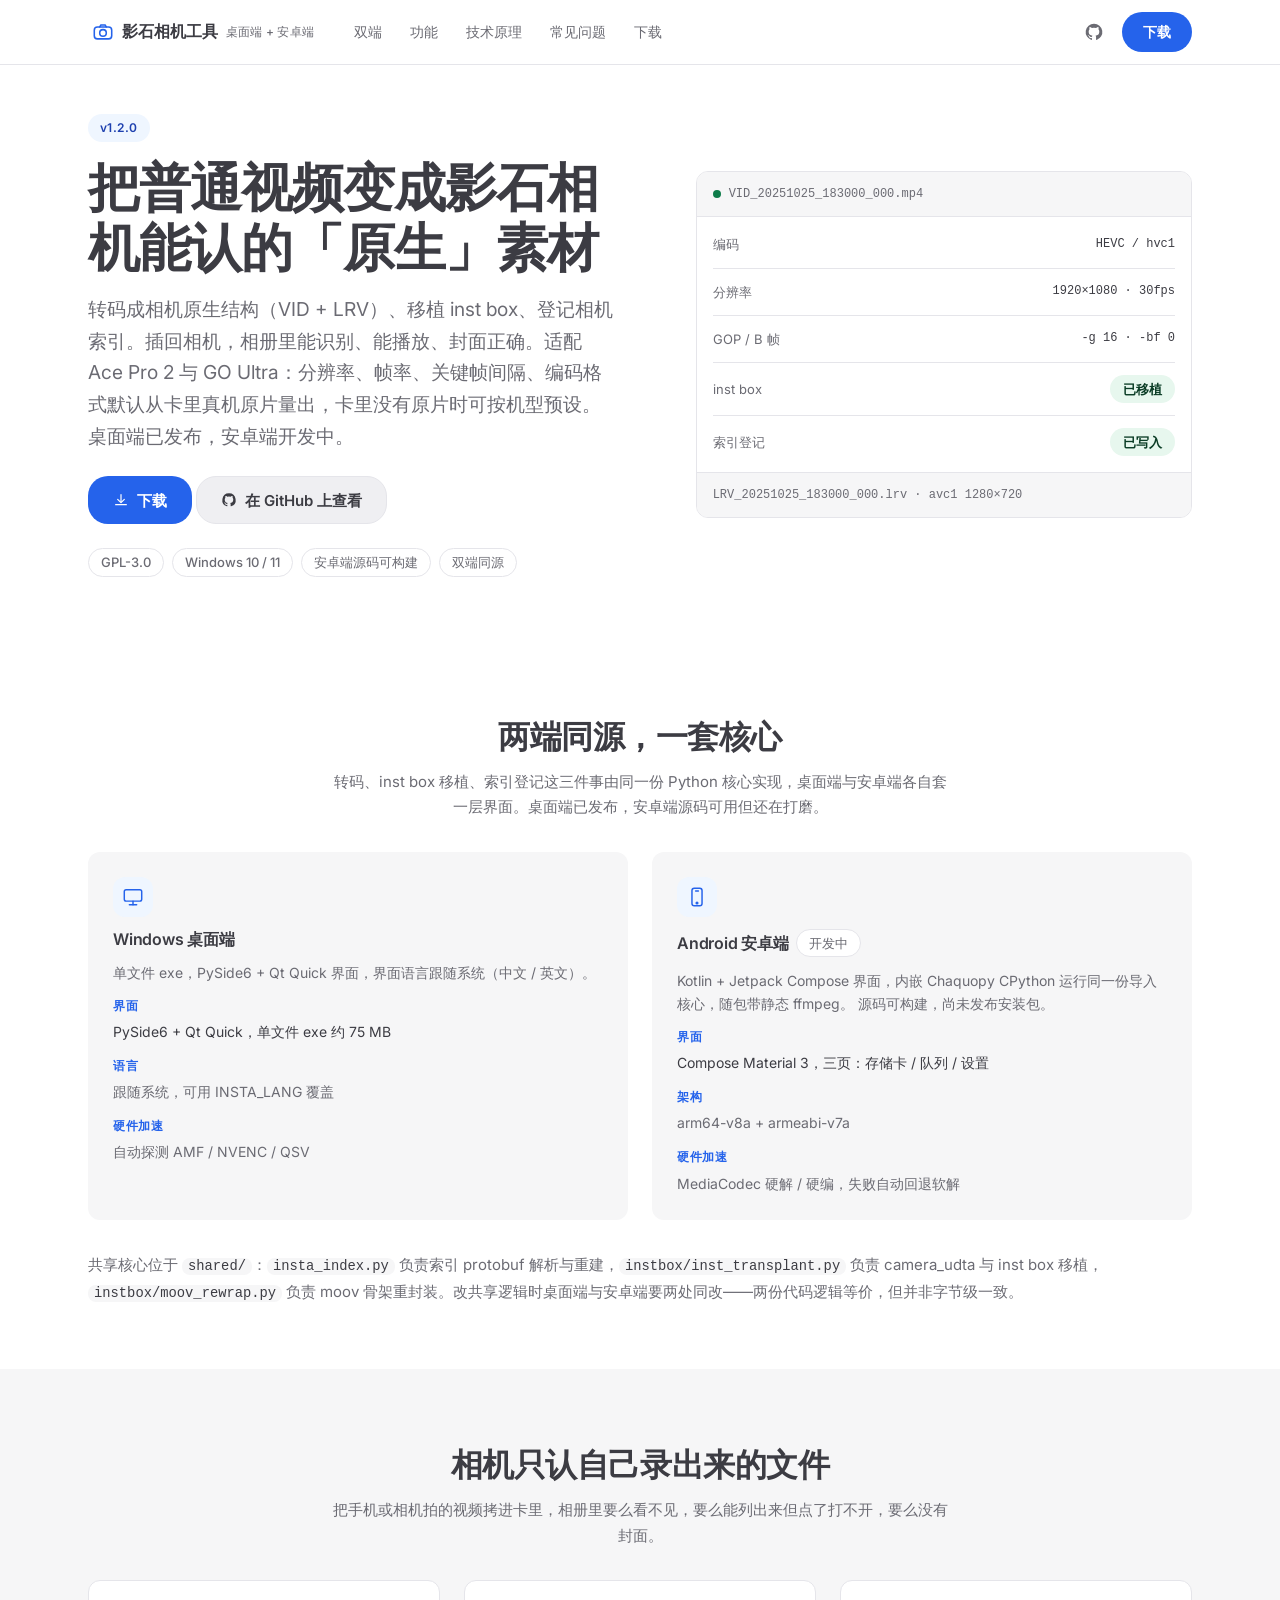
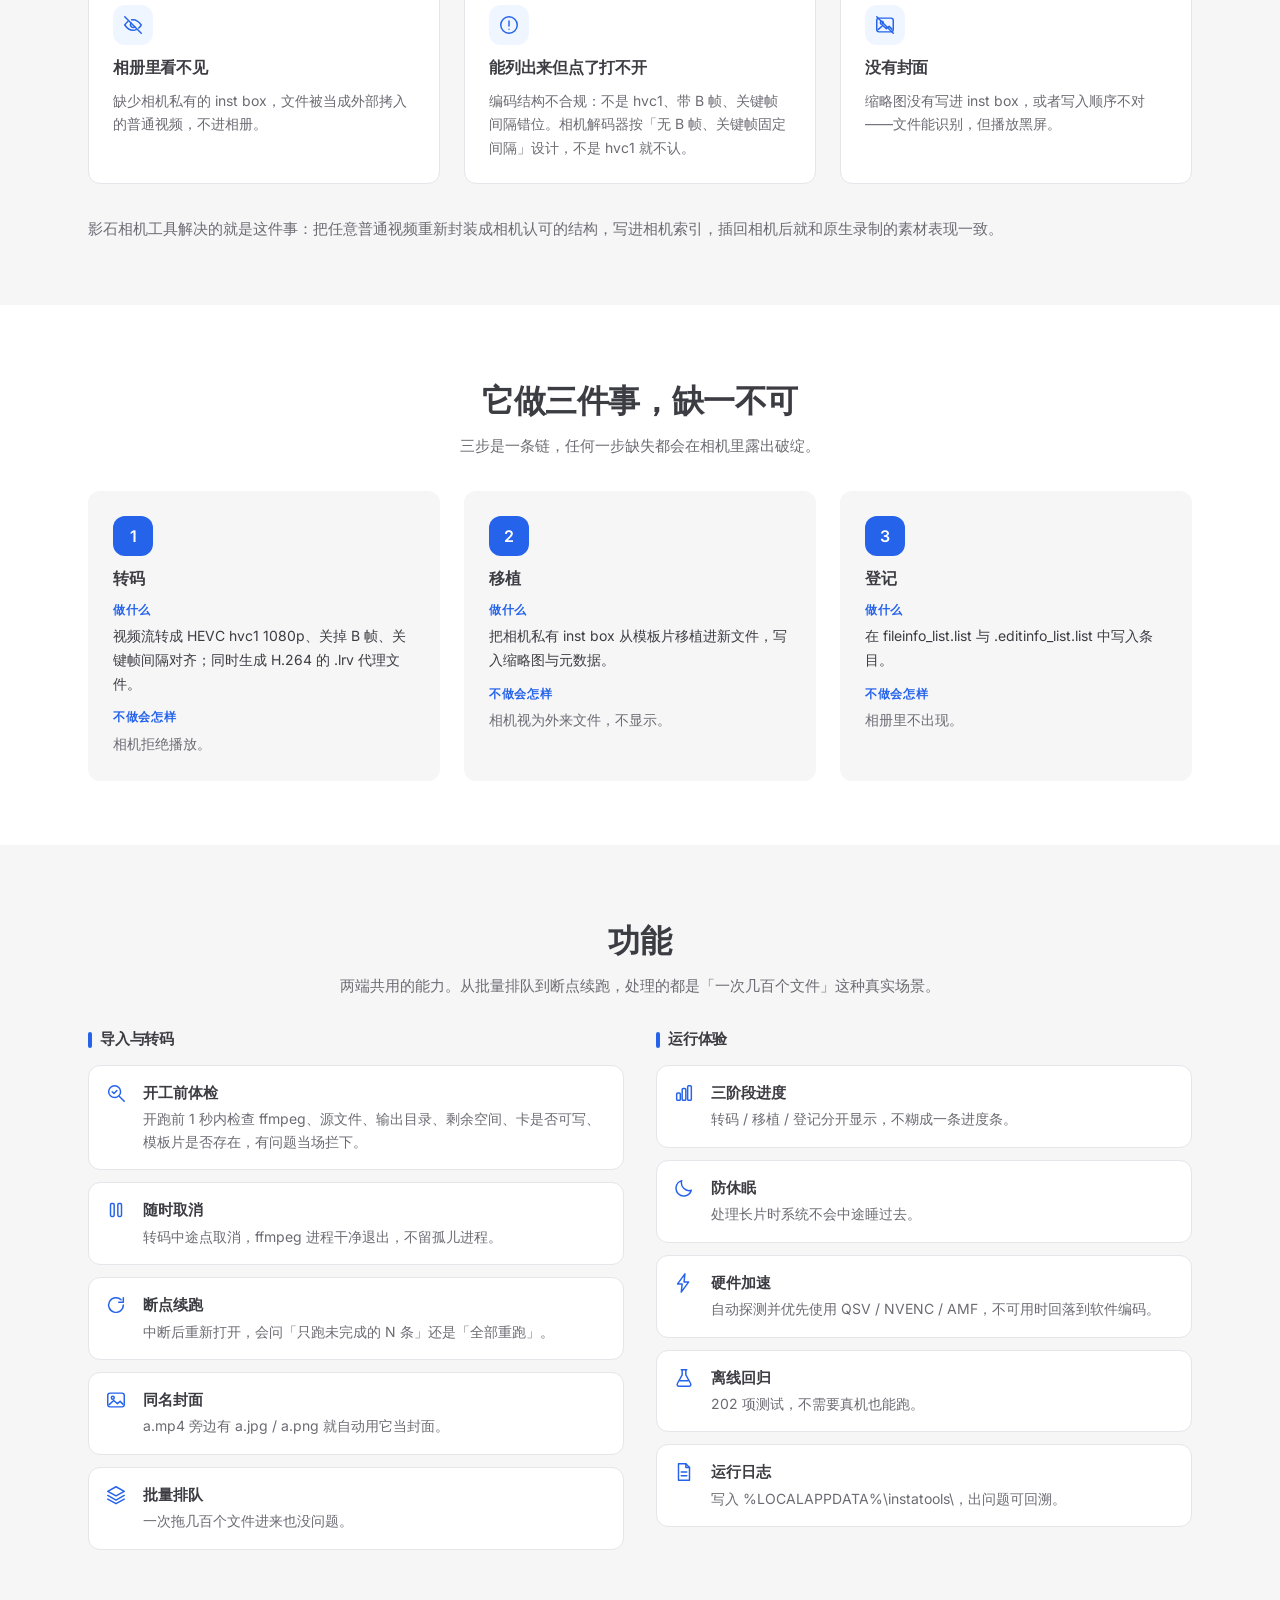
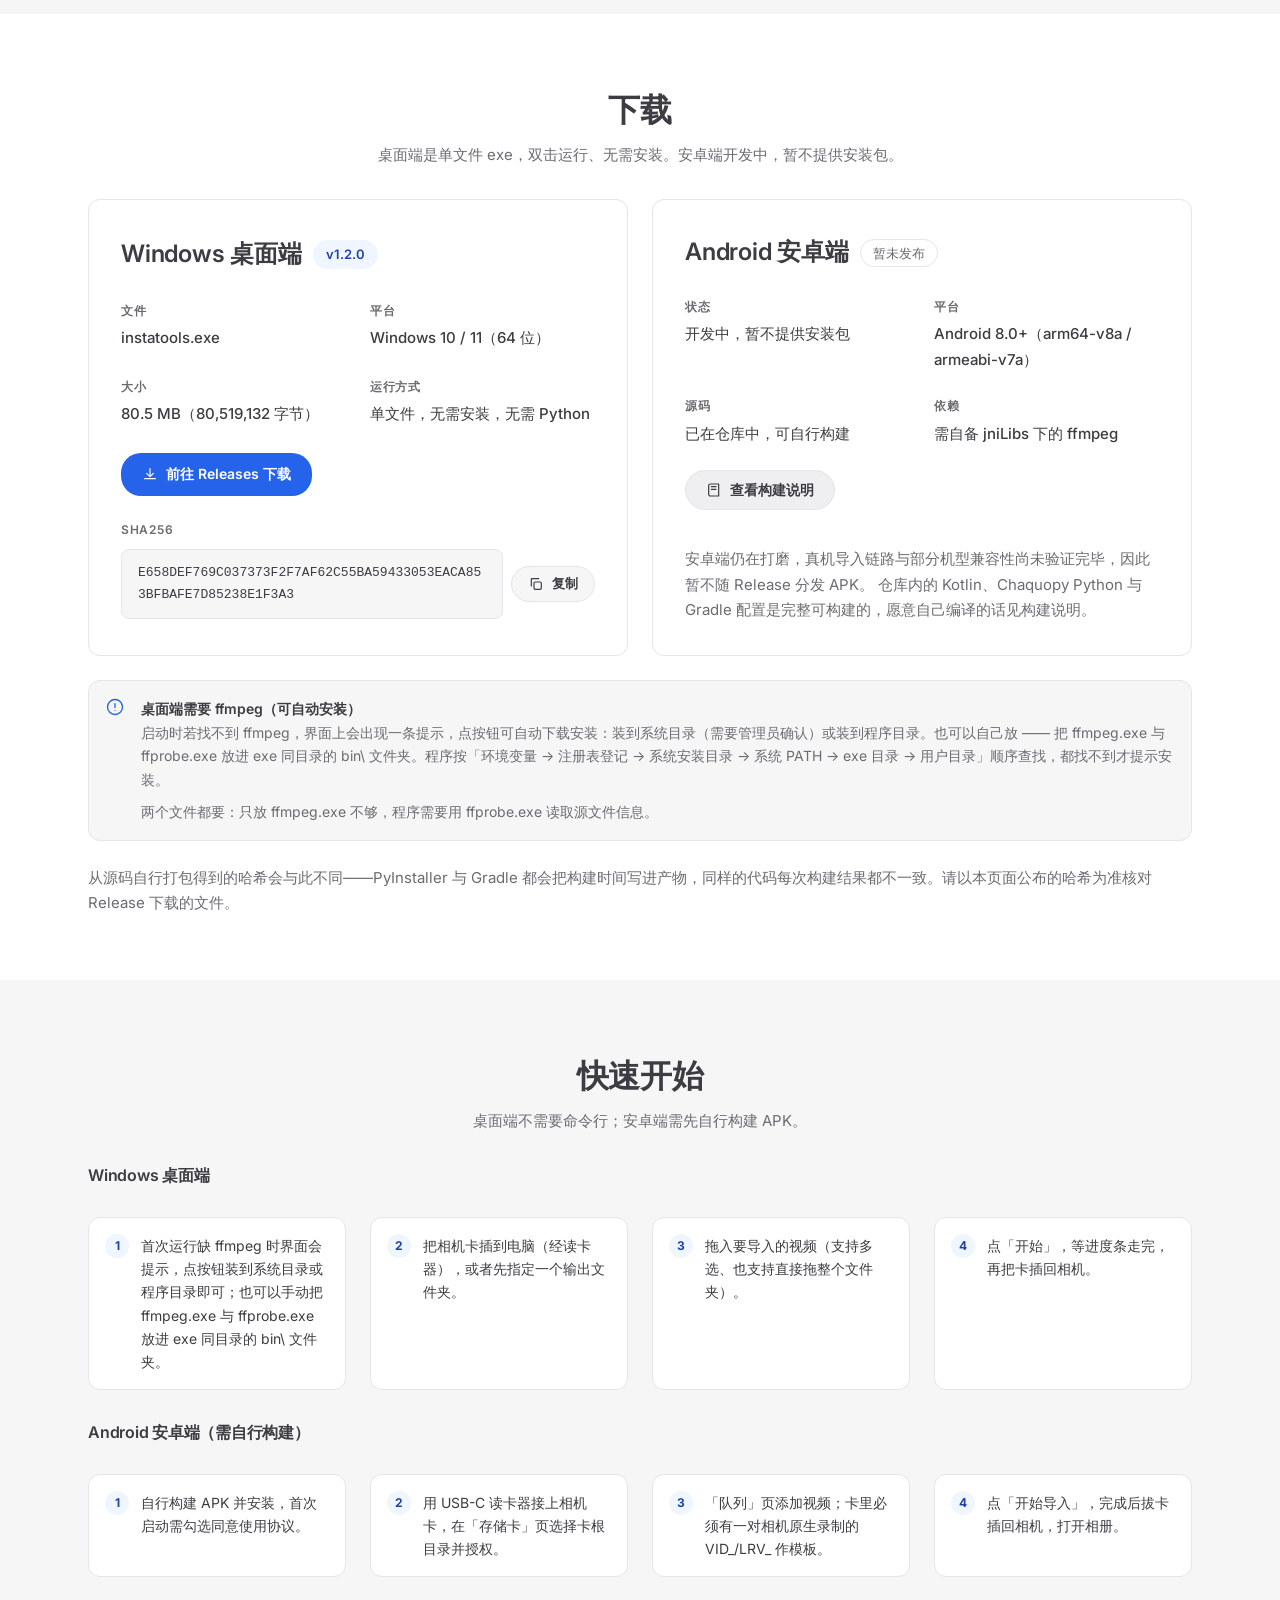
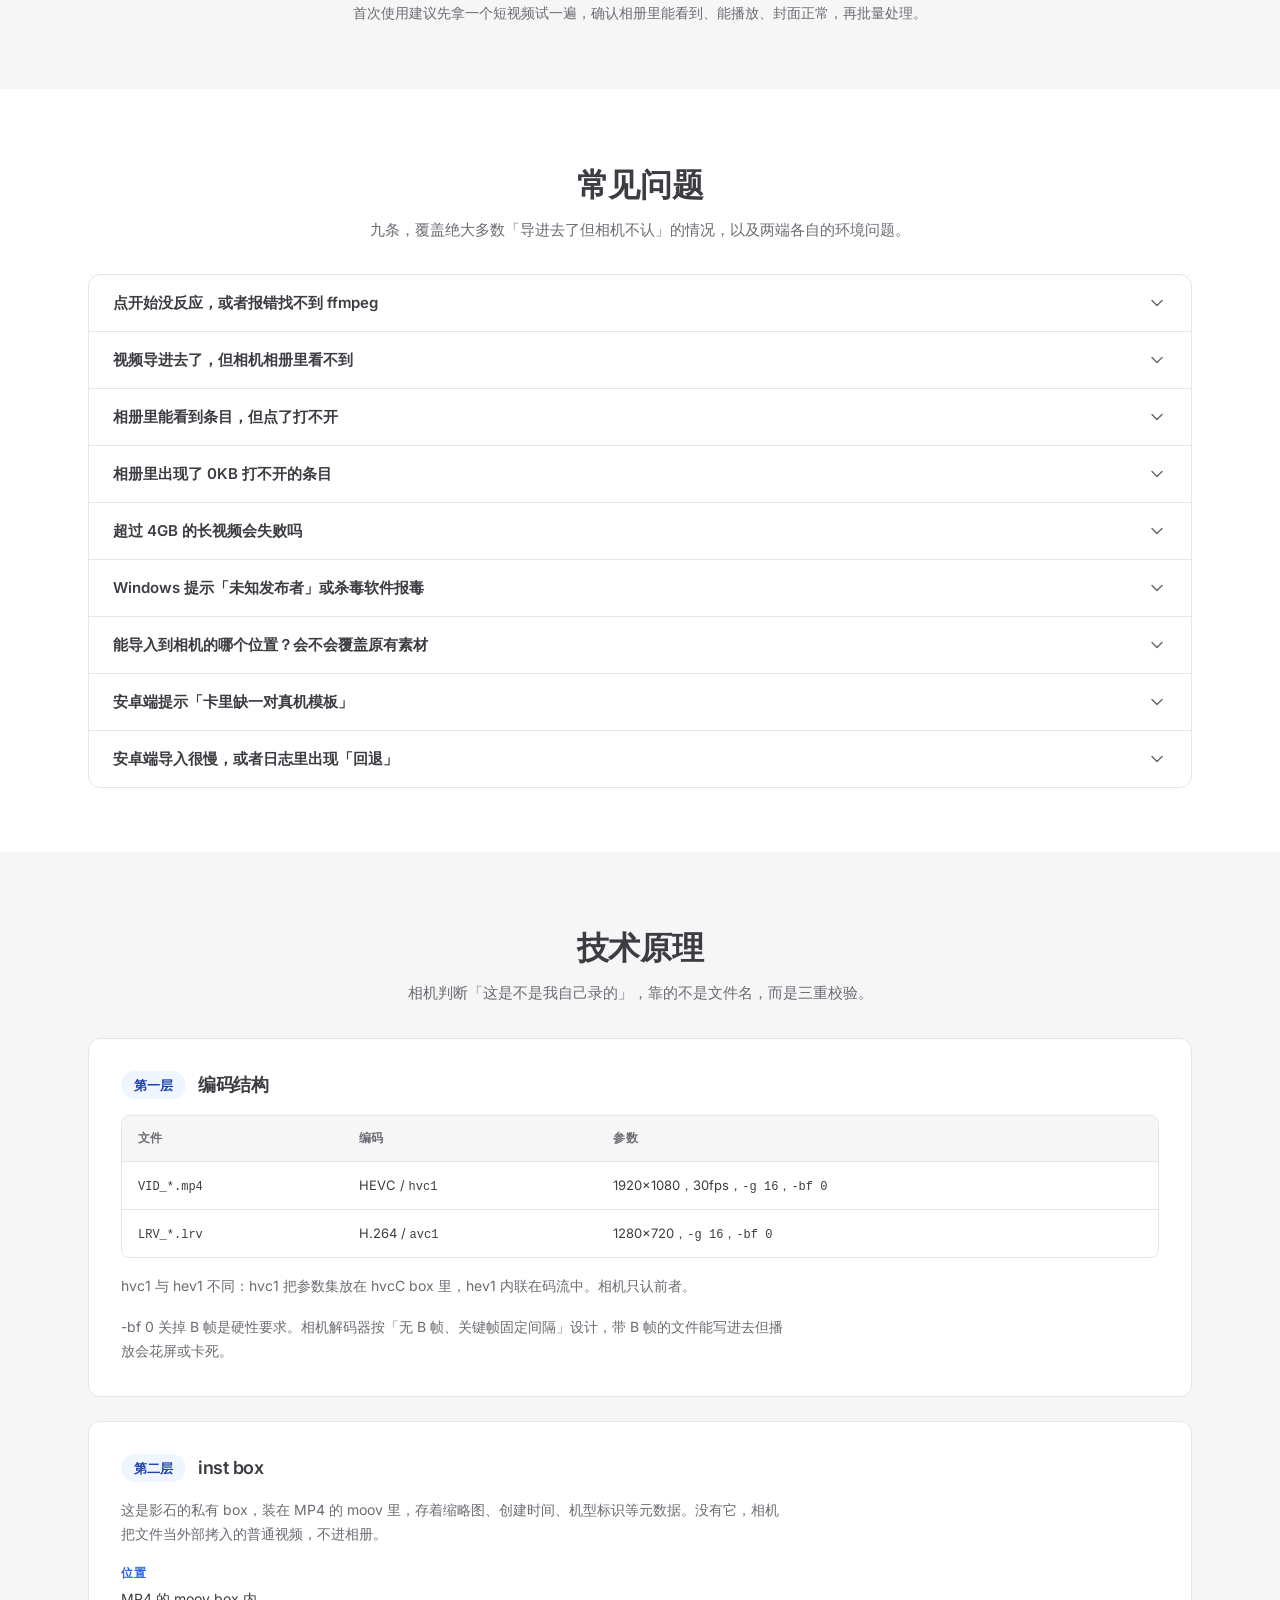
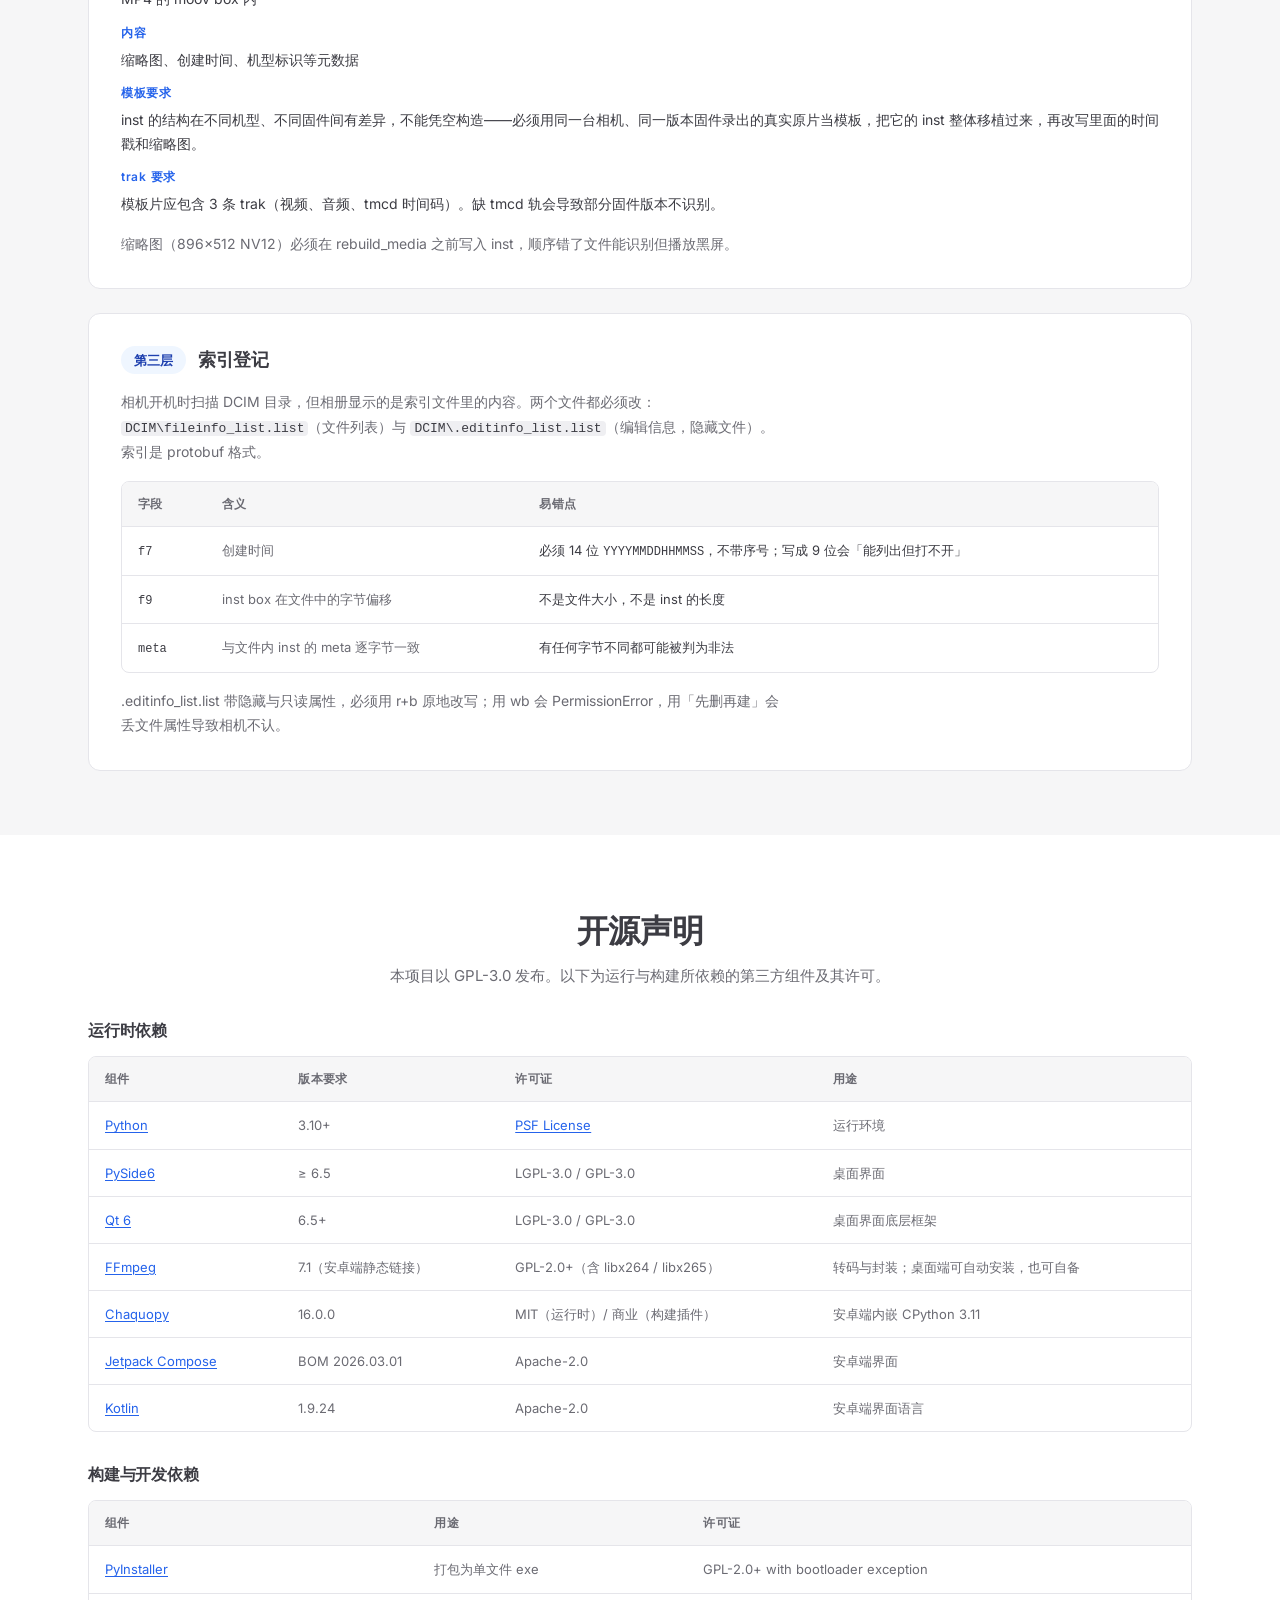
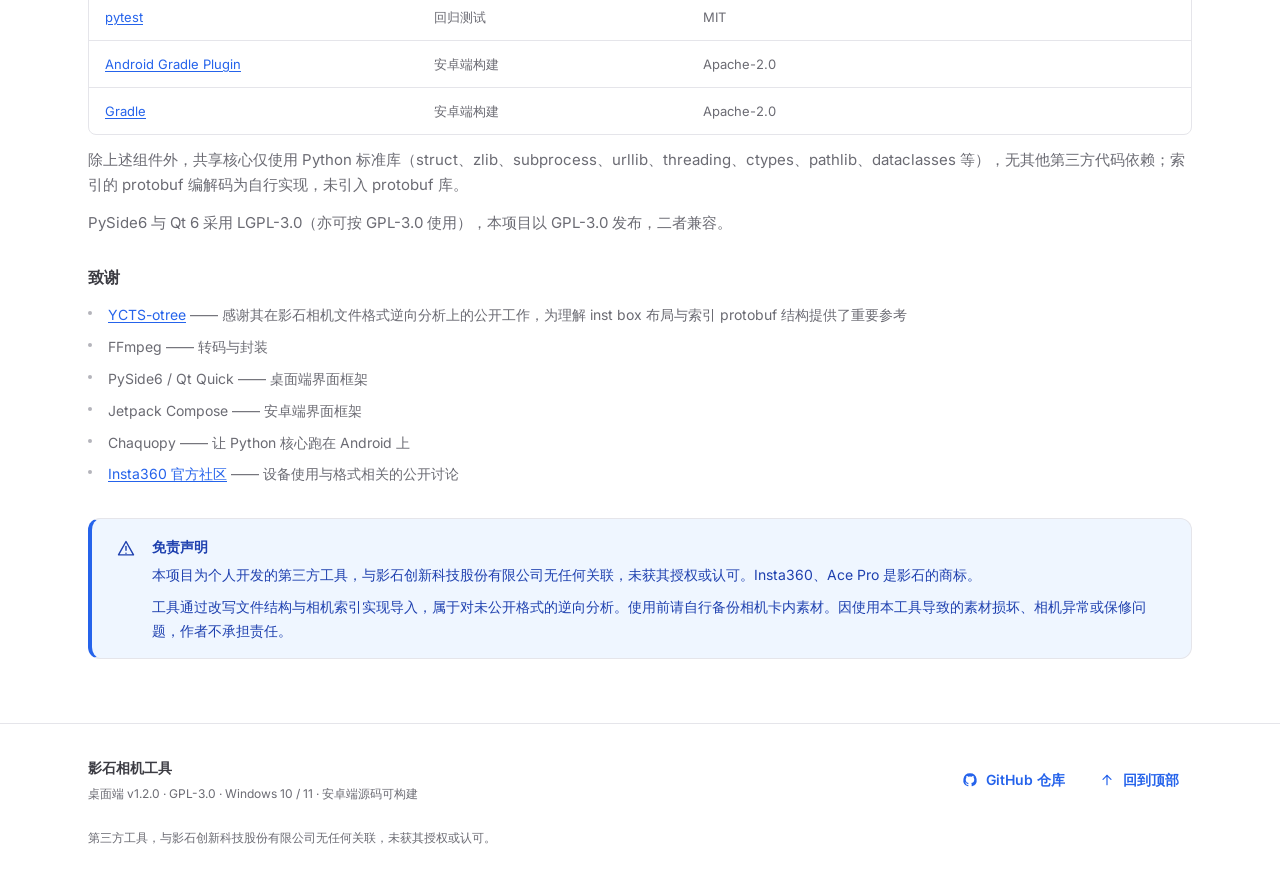
==== commit 93b1dfcf: "docs: 落地页与仓库现状对齐，测试徽章更正为 202 落地页（index.html，GitHub Pages 首页）停在改名和删 PyQt5 之前：产品名还是 InstaAceImporter、下" ====
--- a/index.html
+++ b/index.html
@@ -15,18 +15,18 @@
     <meta name="viewport" content="width=device-width, initial-scale=1" />
     <meta name="google-site-verification" content="Z1_5-kb9bWtHmbRLohl3fSZsMe-5Ndwo5JdBoWjXVhI" />
     <meta name="msvalidate.01" content="04A099263FCA8257EDD252806D30A4AA" />
-    <title>影石相机工具 · 把普通视频变成影石 Ace Pro 2 的「原生」素材</title>
+    <title>影石相机工具 · 把普通视频变成影石相机能认的「原生」素材</title>
     <meta
       name="description"
-      content="影石相机工具（InstaAceImporter）：把普通视频转码成影石 Ace Pro 2 原生结构，移植 inst box 并登记相机索引；插回相机，相册里能识别、能播放、封面正确。"
+      content="影石相机工具（instatools）：把普通视频转码成影石相机原生结构，移植 inst box 并登记相机索引；插回相机，相册里能识别、能播放、封面正确。支持 Windows 桌面端与安卓端。"
     />
     <meta name="color-scheme" content="light" />
     <meta name="theme-color" content="#FFFFFF" />
     <meta property="og:type" content="website" />
-    <meta property="og:title" content="影石相机工具 · InstaAceImporter" />
+    <meta property="og:title" content="影石相机工具 · instatools" />
     <meta
       property="og:description"
-      content="把普通视频变成影石 Ace Pro 2 的「原生」素材：转码 VID + LRV、移植 inst box、登记相机索引。支持 Windows 桌面端与安卓端。"
+      content="把普通视频变成影石相机能认的「原生」素材：转码 VID + LRV、移植 inst box、登记相机索引。适配 Ace Pro 2 与 GO Ultra，支持 Windows 桌面端与安卓端。"
     />
     <link rel="preconnect" href="https://fonts.googleapis.com" />
     <link rel="preconnect" href="https://fonts.gstatic.com" crossorigin />
@@ -49,10 +49,10 @@
           {
             "@type": "SoftwareApplication",
             "name": "影石相机工具",
-            "alternateName": "InstaAceImporter",
+            "alternateName": "instatools",
             "applicationCategory": "MultimediaApplication",
-            "operatingSystem": "Windows 10, Windows 11",
-            "description": "把普通视频转码成影石 Ace Pro 2 原生结构：转码 VID（HEVC）+ LRV（H.264）、移植 inst box、登记相机索引。插回相机后相册可识别、可播放、封面正确。",
+            "operatingSystem": "Windows 10, Windows 11, Android 8.0+",
+            "description": "把普通视频转码成影石相机原生结构：转码 VID + LRV、移植 inst box、登记相机索引。规格默认从卡里真机原片量出，也可以手选机型预设。插回相机后相册可识别、可播放、封面正确。",
             "url": "https://duofreedom.github.io/Insta-camera-tools/",
             "downloadUrl": "https://github.com/DUOFreedom/Insta-camera-tools/releases/latest",
             "softwareVersion": "1.2.0",
@@ -167,10 +167,10 @@
           <div>
             <p class="section__eyebrow">v1.2.0</p>
             <h1 class="hero__title" id="hero-title">
-              把普通视频变成影石 Ace Pro 2 的「原生」素材
+              把普通视频变成影石相机能认的「原生」素材
             </h1>
             <p class="hero__tagline">
-              转码成相机原生结构（VID + LRV）、移植 inst box、登记相机索引。插回相机，相册里能识别、能播放、封面正确。桌面端已发布，安卓端开发中。
+              转码成相机原生结构（VID + LRV）、移植 inst box、登记相机索引。插回相机，相册里能识别、能播放、封面正确。适配 Ace Pro 2 与 GO Ultra：分辨率、帧率、关键帧间隔、编码格式默认从卡里真机原片量出，卡里没有原片时可按机型预设。桌面端已发布，安卓端开发中。
             </p>
             <div class="hero__actions">
               <a
@@ -263,16 +263,16 @@
               </span>
               <h3 class="card__title">Windows 桌面端</h3>
               <p class="card__text">
-                两套界面共用同一份转码核心：经典版基于 PyQt5，QML 版基于 PySide6 / Qt Quick，界面更现代。
+                单文件 exe，PySide6 + Qt Quick 界面，界面语言跟随系统（中文 / 英文）。
               </p>
               <dl class="dl">
                 <div class="dl__row">
-                  <dt class="dl__key">QML 版</dt>
+                  <dt class="dl__key">界面</dt>
                   <dd class="dl__value">PySide6 + Qt Quick，单文件 exe 约 75 MB</dd>
                 </div>
                 <div class="dl__row">
-                  <dt class="dl__key">经典版</dt>
-                  <dd class="dl__value dl__value--muted">PyQt5，单文件 exe 约 39 MB</dd>
+                  <dt class="dl__key">语言</dt>
+                  <dd class="dl__value dl__value--muted">跟随系统，可用 INSTA_LANG 覆盖</dd>
                 </div>
                 <div class="dl__row">
                   <dt class="dl__key">硬件加速</dt>
@@ -322,7 +322,7 @@
         <div class="container">
           <div class="section__head">
             <h2 class="section__title" id="problem-title">
-              Ace Pro 2 只认自己录出来的文件
+              相机只认自己录出来的文件
             </h2>
             <p class="section__lead">
               把手机或相机拍的视频拷进卡里，相册里要么看不见，要么能列出来但点了打不开，要么没有封面。
@@ -544,7 +544,7 @@
                   </svg>
                   <div>
                     <p class="feature__title">离线回归</p>
-                    <p class="feature__text">34 项测试，不需要真机也能跑。</p>
+                    <p class="feature__text">202 项测试，不需要真机也能跑。</p>
                   </div>
                 </li>
                 <li class="feature">
@@ -553,7 +553,7 @@
                   </svg>
                   <div>
                     <p class="feature__title">运行日志</p>
-                    <p class="feature__text">写入 %LOCALAPPDATA%\InstaAceImporter\，出问题可回溯。</p>
+                    <p class="feature__text">写入 %LOCALAPPDATA%\instatools\，出问题可回溯。</p>
                   </div>
                 </li>
               </ul>
@@ -582,7 +582,7 @@
               <dl class="meta">
                 <div>
                   <dt class="meta__key">文件</dt>
-                  <dd class="meta__value">InstaAceQml.exe</dd>
+                  <dd class="meta__value">instatools.exe</dd>
                 </div>
                 <div>
                   <dt class="meta__key">平台</dt>
@@ -590,7 +590,7 @@
                 </div>
                 <div>
                   <dt class="meta__key">大小</dt>
-                  <dd class="meta__value">75.18 MB（78,828,598 字节）</dd>
+                  <dd class="meta__value">80.5 MB（80,519,132 字节）</dd>
                 </div>
                 <div>
                   <dt class="meta__key">运行方式</dt>
@@ -616,7 +616,7 @@
                 <span class="code-label" id="sha-win-label">SHA256</span>
                 <div class="sha-row">
                   <code class="code code--wrap" id="sha-win"
-                    >24C4EBF36172A6BFF0ADFD86090328AF317B0CD9FA8B5D813775251C22CED429</code
+                    >E658DEF769C037373F2F7AF62C55BA59433053EACA853BFBAFE7D85238E1F3A3</code
                   >
                   <button class="copy-btn" data-copy="sha-win" data-label="copy-win-label" type="button">
                     <svg class="copy-btn__icon" viewBox="0 0 24 24" fill="none" stroke="currentColor" stroke-width="1.8" stroke-linecap="round" stroke-linejoin="round" aria-hidden="true" focusable="false">
@@ -680,9 +680,9 @@
               <circle cx="12" cy="12" r="9" /><path d="M12 8v4.5" /><path d="M12 16h.01" />
             </svg>
             <div>
-              <p class="notice__title">桌面端需要自备 ffmpeg</p>
+              <p class="notice__title">桌面端需要 ffmpeg（可自动安装）</p>
               <p class="notice__body">
-                下载 ffmpeg 后把 ffmpeg.exe 与 ffprobe.exe 放进 exe 同目录的 bin\ 文件夹。程序按「环境变量 → exe 目录 → exe\bin → 用户目录的 InstaAceImporter\bin → 常见安装位置 → 系统 PATH」顺序查找，都找不到会明确报错并指出缺哪个。
+                启动时若找不到 ffmpeg，界面上会出现一条提示，点按钮可自动下载安装：装到系统目录（需要管理员确认）或装到程序目录。也可以自己放 —— 把 ffmpeg.exe 与 ffprobe.exe 放进 exe 同目录的 bin\ 文件夹。程序按「环境变量 → 注册表登记 → 系统安装目录 → 系统 PATH → exe 目录 → 用户目录」顺序查找，都找不到才提示安装。
               </p>
               <p class="notice__body">
                 两个文件都要：只放 ffmpeg.exe 不够，程序需要用 ffprobe.exe 读取源文件信息。
@@ -709,7 +709,7 @@
           <ol class="steps">
             <li class="steps__item">
               <span class="steps__num" aria-hidden="true">1</span>
-              <p class="steps__text">把 ffmpeg.exe 与 ffprobe.exe 放进 exe 同目录的 bin\ 文件夹。</p>
+              <p class="steps__text">首次运行缺 ffmpeg 时界面会提示，点按钮装到系统目录或程序目录即可；也可以手动把 ffmpeg.exe 与 ffprobe.exe 放进 exe 同目录的 bin\ 文件夹。</p>
             </li>
             <li class="steps__item">
               <span class="steps__num" aria-hidden="true">2</span>
@@ -768,7 +768,7 @@
                 </svg>
               </summary>
               <div class="faq__a">
-                <p>把 ffmpeg.exe 和 ffprobe.exe 放进 exe 同目录的 bin\ 文件夹，或者装进系统 PATH。</p>
+                <p>界面上会出现「未找到 ffmpeg」的提示条，点右侧按钮可以让程序自己下载安装（装到系统目录需要管理员确认）；也可以手动把 ffmpeg.exe 和 ffprobe.exe 放进 exe 同目录的 bin\ 文件夹，或者装进系统 PATH。</p>
                 <p>注意两个文件都要，只放 ffmpeg.exe 不够——程序需要用 ffprobe.exe 读取源文件信息。</p>
               </div>
             </details>
@@ -1042,34 +1042,22 @@
                   <td class="table__muted">运行环境</td>
                 </tr>
                 <tr>
-                  <td><a class="link" href="https://riverbankcomputing.com/software/pyqt/" target="_blank" rel="noopener noreferrer">PyQt5</a></td>
-                  <td class="table__muted">≥ 5.15</td>
-                  <td><a class="link" href="https://www.gnu.org/licenses/gpl-3.0.html" target="_blank" rel="noopener noreferrer">GPL-3.0</a></td>
-                  <td class="table__muted">图形界面（Qt5 绑定）</td>
-                </tr>
-                <tr>
-                  <td><a class="link" href="https://www.qt.io/" target="_blank" rel="noopener noreferrer">Qt 5</a></td>
-                  <td class="table__muted">5.15</td>
-                  <td class="table__muted">LGPL-3.0 / GPL-3.0</td>
-                  <td class="table__muted">PyQt5 底层框架</td>
-                </tr>
-                <tr>
                   <td><a class="link" href="https://doc.qt.io/qtforpython/" target="_blank" rel="noopener noreferrer">PySide6</a></td>
                   <td class="table__muted">≥ 6.5</td>
                   <td class="table__muted">LGPL-3.0 / GPL-3.0</td>
-                  <td class="table__muted">QML 版桌面界面</td>
+                  <td class="table__muted">桌面界面</td>
                 </tr>
                 <tr>
                   <td><a class="link" href="https://www.qt.io/" target="_blank" rel="noopener noreferrer">Qt 6</a></td>
                   <td class="table__muted">6.5+</td>
                   <td class="table__muted">LGPL-3.0 / GPL-3.0</td>
-                  <td class="table__muted">QML 版底层框架</td>
+                  <td class="table__muted">桌面界面底层框架</td>
                 </tr>
                 <tr>
                   <td><a class="link" href="https://ffmpeg.org/" target="_blank" rel="noopener noreferrer">FFmpeg</a></td>
                   <td class="table__muted">7.1（安卓端静态链接）</td>
                   <td class="table__muted">GPL-2.0+（含 libx264 / libx265）</td>
-                  <td class="table__muted">转码与封装；桌面端需自备</td>
+                  <td class="table__muted">转码与封装；桌面端可自动安装，也可自备</td>
                 </tr>
                 <tr>
                   <td><a class="link" href="https://chaquo.com/chaquopy/" target="_blank" rel="noopener noreferrer">Chaquopy</a></td>
@@ -1079,7 +1067,7 @@
                 </tr>
                 <tr>
                   <td><a class="link" href="https://developer.android.com/jetpack/compose" target="_blank" rel="noopener noreferrer">Jetpack Compose</a></td>
-                  <td class="table__muted">BOM 2024.06.00</td>
+                  <td class="table__muted">BOM 2026.03.01</td>
                   <td class="table__muted">Apache-2.0</td>
                   <td class="table__muted">安卓端界面</td>
                 </tr>
@@ -1133,7 +1121,7 @@
             除上述组件外，共享核心仅使用 Python 标准库（struct、zlib、subprocess、urllib、threading、ctypes、pathlib、dataclasses 等），无其他第三方代码依赖；索引的 protobuf 编解码为自行实现，未引入 protobuf 库。
           </p>
           <p class="section__lead">
-            PyQt5 采用 GPL-3.0 授权，本项目同样以 GPL-3.0 发布，二者兼容。
+            PySide6 与 Qt 6 采用 LGPL-3.0（亦可按 GPL-3.0 使用），本项目以 GPL-3.0 发布，二者兼容。
           </p>
 
           <h3 class="subhead">致谢</h3>
@@ -1145,7 +1133,7 @@
               </span>
             </li>
             <li><span>FFmpeg —— 转码与封装</span></li>
-            <li><span>PyQt5 / PySide6 —— 桌面端界面框架</span></li>
+            <li><span>PySide6 / Qt Quick —— 桌面端界面框架</span></li>
             <li><span>Jetpack Compose —— 安卓端界面框架</span></li>
             <li><span>Chaquopy —— 让 Python 核心跑在 Android 上</span></li>
             <li>
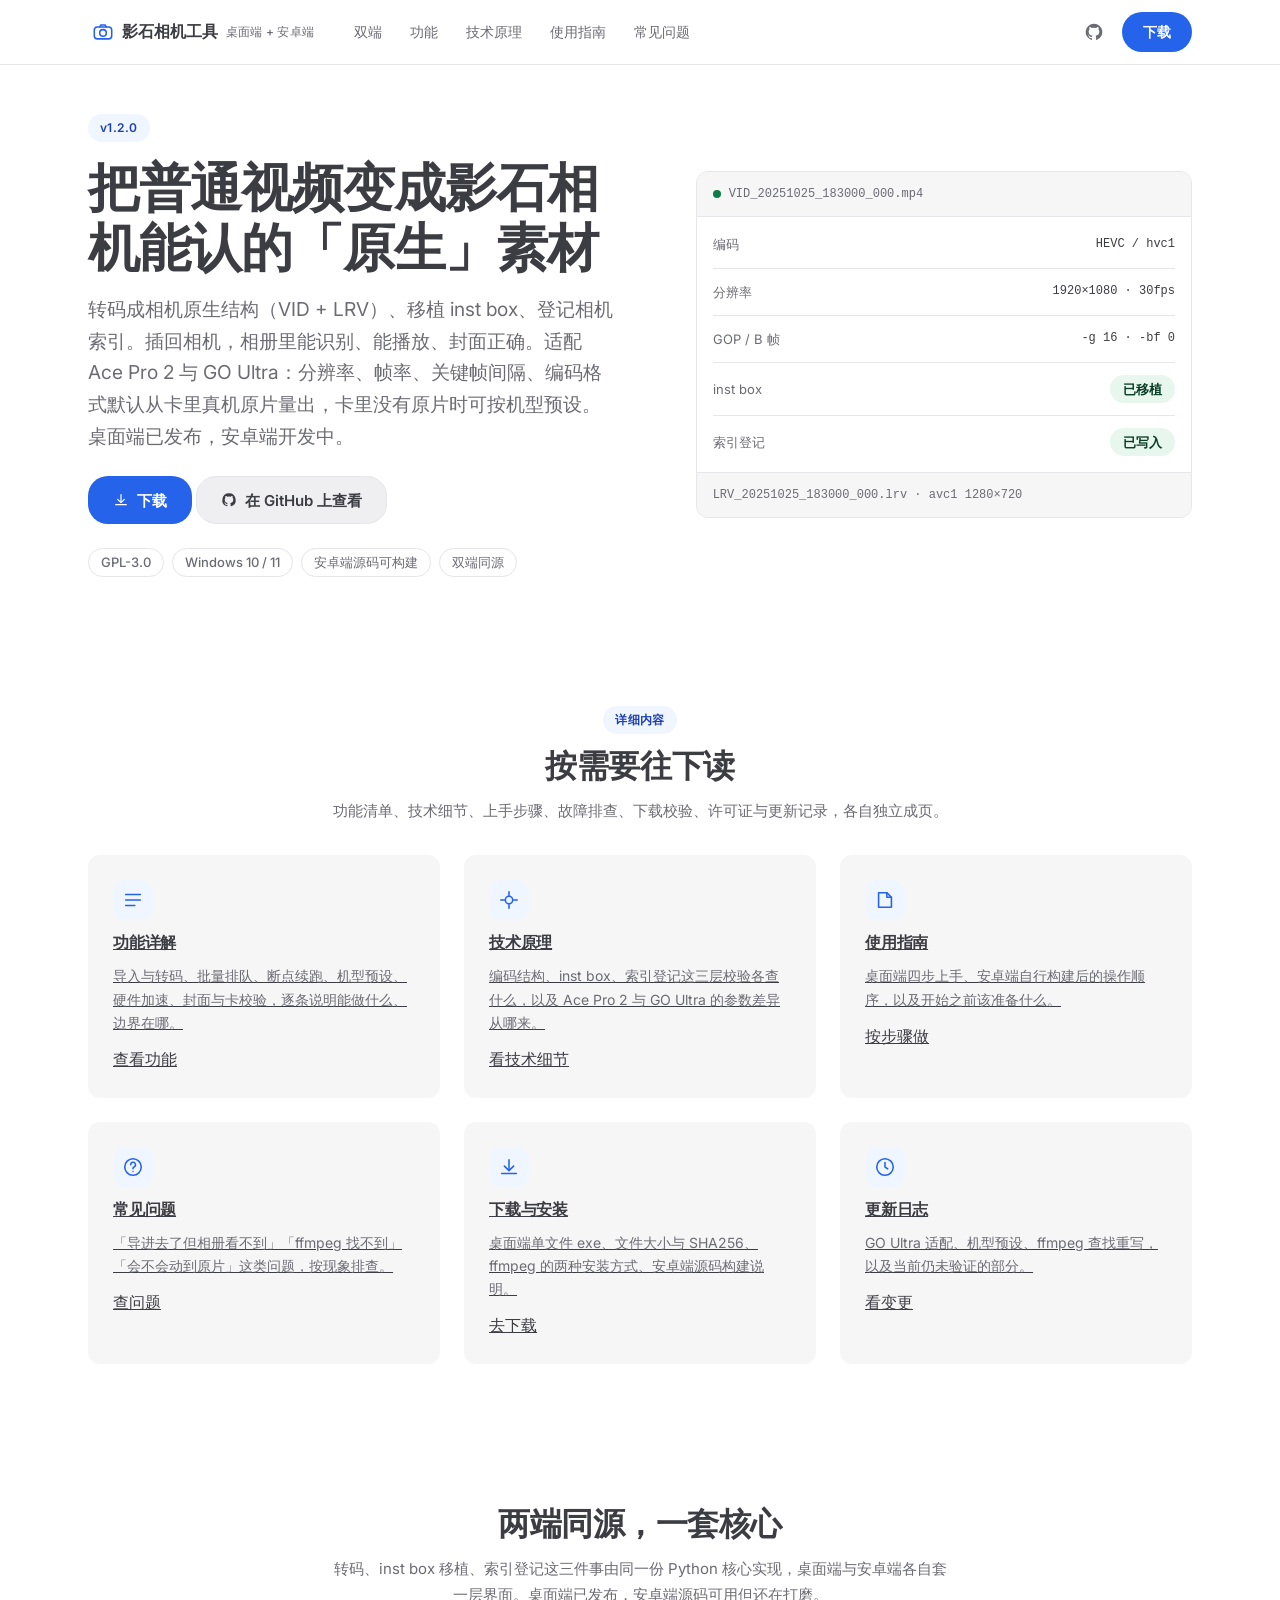
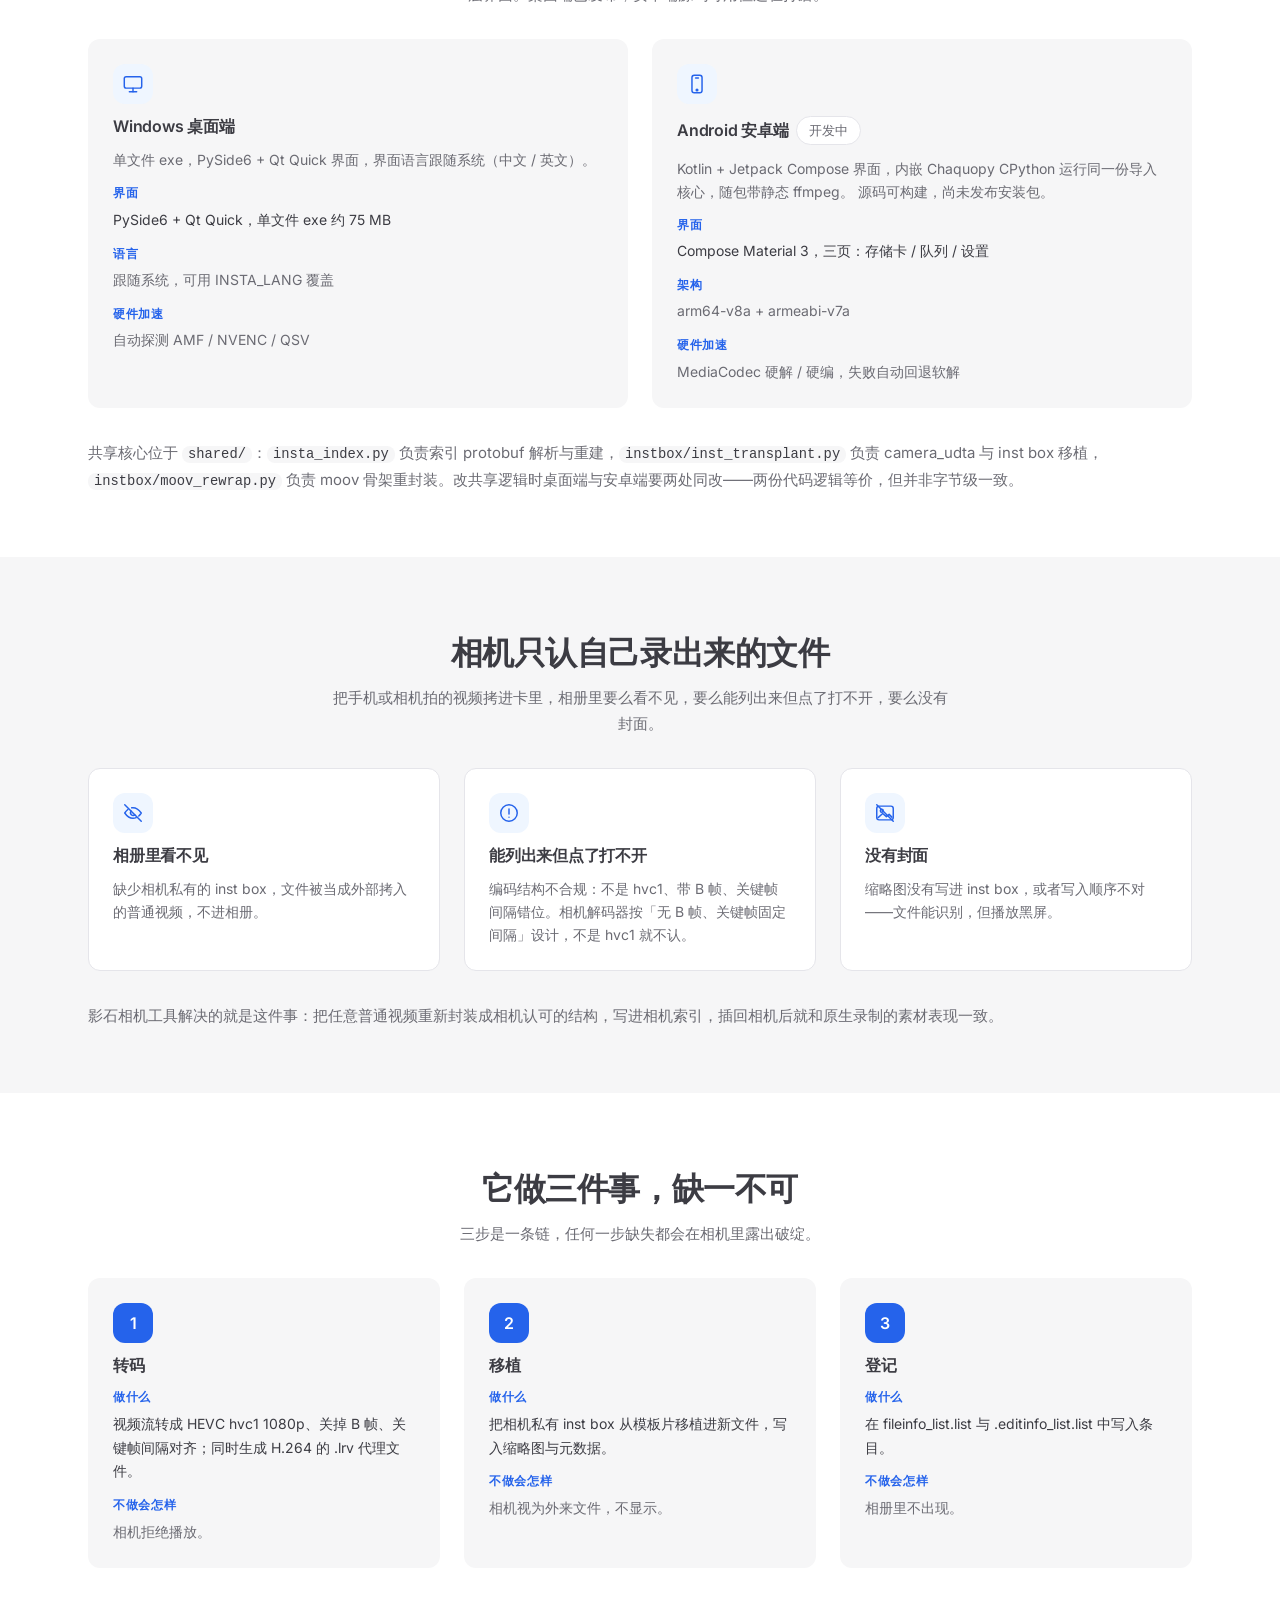
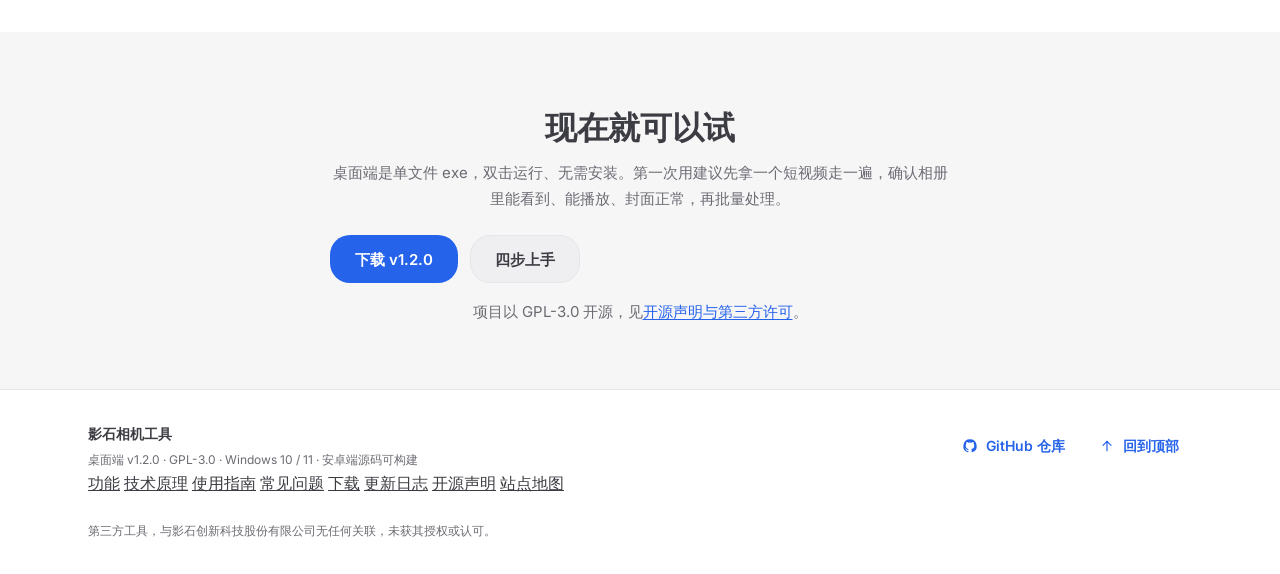
==== commit 1934bc87: "fix: 审查发现的一批问题——模板遮蔽、安装流程漏译、探测挂死、英文宽度 一、i18n 模板互相遮蔽。desktop/i18n.py 的 _templates() 按 EN_TEXT 插入顺序 编译" ====
--- a/index.html
+++ b/index.html
@@ -1,13 +1,11 @@
 <!doctype html>
 <!--
-  影石相机工具 · 项目介绍页（桌面端 + 安卓端）
-  版式参考 Theme Plume 文档站首页：64px 导航 / 左文右图首屏 / 3×2 特性卡片 / 蓝白配色
+  影石相机工具 · 首页（桌面端 + 安卓端）
   ------------------------------------------------------------------
   部署：GitHub 仓库 Settings → Pages → Source = Deploy from a branch
         → Branch = main，Folder = / (root)
-  依赖：零。只有 index.html + style.css，字体走 Google Fonts（Inter）。
+  依赖：零构建步骤。页面是静态 HTML + style.css，字体走 Google Fonts（Inter）。
   改色 / 改圆角：只改 style.css 第 1 节令牌。
-  上一版（MD3 橙色）留在 archive/md3-orange/，不进部署目录。
 -->
 <html lang="zh-CN">
   <head>
@@ -15,33 +13,36 @@
     <meta name="viewport" content="width=device-width, initial-scale=1" />
     <meta name="google-site-verification" content="Z1_5-kb9bWtHmbRLohl3fSZsMe-5Ndwo5JdBoWjXVhI" />
     <meta name="msvalidate.01" content="04A099263FCA8257EDD252806D30A4AA" />
-    <title>影石相机工具 · 把普通视频变成影石相机能认的「原生」素材</title>
-    <meta
-      name="description"
-      content="影石相机工具（instatools）：把普通视频转码成影石相机原生结构，移植 inst box 并登记相机索引；插回相机，相册里能识别、能播放、封面正确。支持 Windows 桌面端与安卓端。"
-    />
+    <meta name="robots" content="index, follow, max-image-preview:large" />
+    <title>影石相机工具 instatools · 把普通视频变成影石相机能认的原生素材</title>
+    <meta name="description" content="影石相机工具（instatools）：把普通视频转码成影石相机原生结构，移植 inst box 并登记相机索引；插回相机，相册里能识别、能播放、封面正确。支持 Windows 桌面端与安卓端，适配 Ace Pro 2 与 GO Ultra。" />
     <meta name="color-scheme" content="light" />
     <meta name="theme-color" content="#FFFFFF" />
+    <link rel="icon" href="assets/favicon.svg" type="image/svg+xml" />
+    <link rel="apple-touch-icon" href="assets/apple-touch-icon.png" />
+    <link rel="canonical" href="https://duofreedom.github.io/Insta-camera-tools/" />
+    <link rel="sitemap" type="application/xml" href="sitemap.xml" />
     <meta property="og:type" content="website" />
+    <meta property="og:site_name" content="影石相机工具" />
+    <meta property="og:locale" content="zh_CN" />
     <meta property="og:title" content="影石相机工具 · instatools" />
-    <meta
-      property="og:description"
-      content="把普通视频变成影石相机能认的「原生」素材：转码 VID + LRV、移植 inst box、登记相机索引。适配 Ace Pro 2 与 GO Ultra，支持 Windows 桌面端与安卓端。"
-    />
+    <meta property="og:description" content="把普通视频变成影石相机能认的「原生」素材：转码 VID + LRV、移植 inst box、登记相机索引。" />
+    <meta property="og:url" content="https://duofreedom.github.io/Insta-camera-tools/" />
+    <meta property="og:image" content="https://duofreedom.github.io/Insta-camera-tools/assets/og-cover.png" />
+    <meta property="og:image:width" content="1200" />
+    <meta property="og:image:height" content="630" />
+    <meta property="og:image:alt" content="影石相机工具 instatools：把普通视频变成影石相机能认的原生素材" />
+    <meta name="twitter:card" content="summary_large_image" />
+    <meta name="twitter:title" content="影石相机工具 · instatools" />
+    <meta name="twitter:description" content="把普通视频变成影石相机能认的「原生」素材：转码 VID + LRV、移植 inst box、登记相机索引。" />
+    <meta name="twitter:image" content="https://duofreedom.github.io/Insta-camera-tools/assets/og-cover.png" />
     <link rel="preconnect" href="https://fonts.googleapis.com" />
     <link rel="preconnect" href="https://fonts.gstatic.com" crossorigin />
     <link
       href="https://fonts.googleapis.com/css2?family=Inter:wght@400;500;600;700&display=swap"
       rel="stylesheet"
     />
-    <link rel="stylesheet" href="./style.css" />
-    <link rel="canonical" href="https://duofreedom.github.io/Insta-camera-tools/" />
-    <link rel="sitemap" type="application/xml" href="./sitemap.xml" />
-    <!--
-      结构化数据：让搜索结果的标题/描述/许可证/价格直接可读，而不是靠爬虫猜。
-      price 0 + isAccessibleForFree 与「GPL-3.0、完全免费、无内购」的事实一致；
-      不要加 aggregateRating —— 本项目没有真实用户评分，编造会被判为垃圾结构化数据。
-    -->
+    <link rel="stylesheet" href="style.css" />
     <script type="application/ld+json">
       {
         "@context": "https://schema.org",
@@ -63,7 +64,7 @@
               "price": "0",
               "priceCurrency": "CNY"
             },
-            "fileSize": "75.18MB",
+            "fileSize": "80.5MB",
             "inLanguage": "zh-CN"
           },
           {
@@ -80,10 +81,9 @@
   <body id="top">
     <a class="sr-only skip-link" href="#main">跳到主要内容</a>
 
-    <!-- ① 导航 -->
     <header class="nav">
       <div class="container nav__inner">
-        <a class="brand" href="#top" aria-label="影石相机工具，回到页面顶部">
+        <a class="brand" href="./" aria-label="影石相机工具，回到首页">
           <svg
             class="brand__mark"
             viewBox="0 0 24 24"
@@ -104,11 +104,11 @@
         </a>
 
         <nav class="nav__links" aria-label="主导航">
-          <a class="nav__link" href="#platforms">双端</a>
-          <a class="nav__link" href="#features">功能</a>
-          <a class="nav__link" href="#tech">技术原理</a>
-          <a class="nav__link" href="#faq">常见问题</a>
-          <a class="nav__link" href="#download">下载</a>
+          <a class="nav__link" href="./" aria-current="page">双端</a>
+          <a class="nav__link" href="features/">功能</a>
+          <a class="nav__link" href="how-it-works/">技术原理</a>
+          <a class="nav__link" href="guide/">使用指南</a>
+          <a class="nav__link" href="faq/">常见问题</a>
         </nav>
 
         <div class="nav__actions">
@@ -120,18 +120,10 @@
             aria-label="GitHub 仓库（在新标签页打开）"
           >
             <svg class="icon-btn__icon" viewBox="0 0 24 24" fill="currentColor" aria-hidden="true" focusable="false">
-              <path
-                d="M12 2a10 10 0 0 0-3.16 19.49c.5.09.68-.22.68-.48l-.01-1.7c-2.78.6-3.37-1.34-3.37-1.34-.45-1.16-1.11-1.47-1.11-1.47-.91-.62.07-.61.07-.61 1 .07 1.53 1.03 1.53 1.03.89 1.53 2.34 1.09 2.91.83.09-.65.35-1.09.63-1.34-2.22-.25-4.56-1.11-4.56-4.95 0-1.09.39-1.98 1.03-2.68-.1-.25-.45-1.27.1-2.65 0 0 .84-.27 2.75 1.02a9.5 9.5 0 0 1 5 0c1.91-1.29 2.75-1.02 2.75-1.02.55 1.38.2 2.4.1 2.65.64.7 1.03 1.59 1.03 2.68 0 3.85-2.35 4.7-4.57 4.94.36.31.68.92.68 1.86l-.01 2.75c0 .27.18.58.69.48A10 10 0 0 0 12 2z"
-              />
+              <path d="M12 2a10 10 0 0 0-3.16 19.49c.5.09.68-.22.68-.48l-.01-1.7c-2.78.6-3.37-1.34-3.37-1.34-.45-1.16-1.11-1.47-1.11-1.47-.91-.62.07-.61.07-.61 1 .07 1.53 1.03 1.53 1.03.89 1.53 2.34 1.09 2.91.83.09-.65.35-1.09.63-1.34-2.22-.25-4.56-1.11-4.56-4.95 0-1.09.39-1.98 1.03-2.68-.1-.25-.45-1.27.1-2.65 0 0 .84-.27 2.75 1.02a9.5 9.5 0 0 1 5 0c1.91-1.29 2.75-1.02 2.75-1.02.55 1.38.2 2.4.1 2.65.64.7 1.03 1.59 1.03 2.68 0 3.85-2.35 4.7-4.57 4.94.36.31.68.92.68 1.86l-.01 2.75c0 .27.18.58.69.48A10 10 0 0 0 12 2z" />
             </svg>
           </a>
-          <a
-            class="btn btn--filled"
-            href="https://github.com/DUOFreedom/Insta-camera-tools/releases/latest"
-            target="_blank"
-            rel="noopener noreferrer"
-            >下载</a
-          >
+          <a class="btn btn--filled" href="download/">下载</a>
           <button
             class="icon-btn"
             id="menu-btn"
@@ -150,18 +142,20 @@
       <div class="mobile-nav" id="mobile-nav" hidden>
         <nav aria-label="移动端导航">
           <ul class="mobile-nav__list">
-            <li><a class="mobile-nav__link" href="#platforms">双端</a></li>
-            <li><a class="mobile-nav__link" href="#features">功能</a></li>
-            <li><a class="mobile-nav__link" href="#tech">技术原理</a></li>
-            <li><a class="mobile-nav__link" href="#faq">常见问题</a></li>
-            <li><a class="mobile-nav__link" href="#download">下载</a></li>
+            <li><a class="mobile-nav__link" href="./">双端</a></li>
+            <li><a class="mobile-nav__link" href="features/">功能</a></li>
+            <li><a class="mobile-nav__link" href="how-it-works/">技术原理</a></li>
+            <li><a class="mobile-nav__link" href="guide/">使用指南</a></li>
+            <li><a class="mobile-nav__link" href="faq/">常见问题</a></li>
+            <li><a class="mobile-nav__link" href="download/">下载</a></li>
+            <li><a class="mobile-nav__link" href="changelog/">更新日志</a></li>
+            <li><a class="mobile-nav__link" href="license/">开源声明</a></li>
           </ul>
         </nav>
       </div>
     </header>
 
     <main id="main">
-      <!-- ② 首屏 -->
       <section class="hero" aria-labelledby="hero-title">
         <div class="container hero__grid">
           <div>
@@ -242,8 +236,105 @@
           </figure>
         </div>
       </section>
-
-      <!-- 双端架构 -->
+      <section class="section" id="explore" aria-labelledby="explore-title">
+        <div class="container">
+          <div class="section__head">
+            <span class="section__eyebrow">详细内容</span>
+            <h2 class="section__title" id="explore-title">按需要往下读</h2>
+            <p class="section__lead">
+              功能清单、技术细节、上手步骤、故障排查、下载校验、许可证与更新记录，各自独立成页。
+            </p>
+          </div>
+
+          <div class="grid-3">
+            <a class="card card--link" href="/features/">
+              <span class="card__icon" aria-hidden="true">
+                <svg viewBox="0 0 24 24" fill="none" stroke="currentColor" stroke-width="1.7" stroke-linecap="round" stroke-linejoin="round">
+                  <path d="M4 6h16M4 12h16M4 18h10" />
+                </svg>
+              </span>
+              <h3 class="card__title">功能详解</h3>
+              <p class="card__text">
+                导入与转码、批量排队、断点续跑、机型预设、硬件加速、封面与卡校验，逐条说明能做什么、边界在哪。
+              </p>
+              <span class="card__more">查看功能</span>
+            </a>
+
+            <a class="card card--link" href="/how-it-works/">
+              <span class="card__icon" aria-hidden="true">
+                <svg viewBox="0 0 24 24" fill="none" stroke="currentColor" stroke-width="1.7" stroke-linecap="round" stroke-linejoin="round">
+                  <path d="M12 3v4M12 17v4M3 12h4M17 12h4" />
+                  <circle cx="12" cy="12" r="4" />
+                </svg>
+              </span>
+              <h3 class="card__title">技术原理</h3>
+              <p class="card__text">
+                编码结构、inst box、索引登记这三层校验各查什么，以及 Ace Pro 2 与 GO Ultra 的参数差异从哪来。
+              </p>
+              <span class="card__more">看技术细节</span>
+            </a>
+
+            <a class="card card--link" href="/guide/">
+              <span class="card__icon" aria-hidden="true">
+                <svg viewBox="0 0 24 24" fill="none" stroke="currentColor" stroke-width="1.7" stroke-linecap="round" stroke-linejoin="round">
+                  <path d="M5 4h9l5 5v11H5z" />
+                  <path d="M14 4v5h5" />
+                </svg>
+              </span>
+              <h3 class="card__title">使用指南</h3>
+              <p class="card__text">
+                桌面端四步上手、安卓端自行构建后的操作顺序，以及开始之前该准备什么。
+              </p>
+              <span class="card__more">按步骤做</span>
+            </a>
+
+            <a class="card card--link" href="/faq/">
+              <span class="card__icon" aria-hidden="true">
+                <svg viewBox="0 0 24 24" fill="none" stroke="currentColor" stroke-width="1.7" stroke-linecap="round" stroke-linejoin="round">
+                  <circle cx="12" cy="12" r="9" />
+                  <path d="M9.5 9.5a2.6 2.6 0 1 1 3.6 2.4c-.7.3-1.1.9-1.1 1.6v.4" />
+                  <path d="M12 17h.01" />
+                </svg>
+              </span>
+              <h3 class="card__title">常见问题</h3>
+              <p class="card__text">
+                「导进去了但相册看不到」「ffmpeg 找不到」「会不会动到原片」这类问题，按现象排查。
+              </p>
+              <span class="card__more">查问题</span>
+            </a>
+
+            <a class="card card--link" href="/download/">
+              <span class="card__icon" aria-hidden="true">
+                <svg viewBox="0 0 24 24" fill="none" stroke="currentColor" stroke-width="1.7" stroke-linecap="round" stroke-linejoin="round">
+                  <path d="M12 4v11" />
+                  <path d="M7 11l5 5 5-5" />
+                  <path d="M4 19h16" />
+                </svg>
+              </span>
+              <h3 class="card__title">下载与安装</h3>
+              <p class="card__text">
+                桌面端单文件 exe、文件大小与 SHA256、ffmpeg 的两种安装方式、安卓端源码构建说明。
+              </p>
+              <span class="card__more">去下载</span>
+            </a>
+
+            <a class="card card--link" href="/changelog/">
+              <span class="card__icon" aria-hidden="true">
+                <svg viewBox="0 0 24 24" fill="none" stroke="currentColor" stroke-width="1.7" stroke-linecap="round" stroke-linejoin="round">
+                  <circle cx="12" cy="12" r="9" />
+                  <path d="M12 7v5l3 2" />
+                </svg>
+              </span>
+              <h3 class="card__title">更新日志</h3>
+              <p class="card__text">
+                GO Ultra 适配、机型预设、ffmpeg 查找重写，以及当前仍未验证的部分。
+              </p>
+              <span class="card__more">看变更</span>
+            </a>
+          </div>
+        </div>
+      </section>
+
       <section class="section" id="platforms" aria-labelledby="platforms-title">
         <div class="container">
           <div class="section__head">
@@ -315,9 +406,6 @@
           </p>
         </div>
       </section>
-
-
-      <!-- ③ 问题陈述 -->
       <section class="section section--alt" id="problem" aria-labelledby="problem-title">
         <div class="container">
           <div class="section__head">
@@ -380,8 +468,6 @@
           </p>
         </div>
       </section>
-
-      <!-- ④ 三步解决方案 -->
       <section class="section" id="solution" aria-labelledby="solution-title">
         <div class="container">
           <div class="section__head">
@@ -443,726 +529,26 @@
           </div>
         </div>
       </section>
-
-      <!-- ⑤ 功能特性 -->
-      <section class="section section--alt" id="features" aria-labelledby="features-title">
+      <section class="section section--alt" id="get" aria-labelledby="get-title">
         <div class="container">
           <div class="section__head">
-            <h2 class="section__title" id="features-title">功能</h2>
+            <h2 class="section__title" id="get-title">现在就可以试</h2>
             <p class="section__lead">
-              两端共用的能力。从批量排队到断点续跑，处理的都是「一次几百个文件」这种真实场景。
+              桌面端是单文件 exe，双击运行、无需安装。第一次用建议先拿一个短视频走一遍，确认相册里能看到、能播放、封面正常，再批量处理。
             </p>
-          </div>
-
-          <div class="feature-groups">
-            <section aria-labelledby="features-import-title">
-              <h3 class="feature-group__title" id="features-import-title">导入与转码</h3>
-              <ul class="feature-list">
-                <li class="feature">
-                  <svg class="feature__icon" viewBox="0 0 24 24" fill="none" stroke="currentColor" stroke-width="1.6" stroke-linecap="round" stroke-linejoin="round" aria-hidden="true" focusable="false">
-                    <circle cx="10.5" cy="10.5" r="6.5" /><path d="M15.5 15.5L21 21" /><path d="M7.8 10.6l2 2 3.2-3.4" />
-                  </svg>
-                  <div>
-                    <p class="feature__title">开工前体检</p>
-                    <p class="feature__text">
-                      开跑前 1 秒内检查 ffmpeg、源文件、输出目录、剩余空间、卡是否可写、模板片是否存在，有问题当场拦下。
-                    </p>
-                  </div>
-                </li>
-                <li class="feature">
-                  <svg class="feature__icon" viewBox="0 0 24 24" fill="none" stroke="currentColor" stroke-width="1.6" stroke-linecap="round" stroke-linejoin="round" aria-hidden="true" focusable="false">
-                    <rect x="6" y="5" width="4" height="14" rx="1.2" /><rect x="14" y="5" width="4" height="14" rx="1.2" />
-                  </svg>
-                  <div>
-                    <p class="feature__title">随时取消</p>
-                    <p class="feature__text">转码中途点取消，ffmpeg 进程干净退出，不留孤儿进程。</p>
-                  </div>
-                </li>
-                <li class="feature">
-                  <svg class="feature__icon" viewBox="0 0 24 24" fill="none" stroke="currentColor" stroke-width="1.6" stroke-linecap="round" stroke-linejoin="round" aria-hidden="true" focusable="false">
-                    <path d="M20 12a8 8 0 1 1-2.4-5.7" /><path d="M20 4v5h-5" />
-                  </svg>
-                  <div>
-                    <p class="feature__title">断点续跑</p>
-                    <p class="feature__text">中断后重新打开，会问「只跑未完成的 N 条」还是「全部重跑」。</p>
-                  </div>
-                </li>
-                <li class="feature">
-                  <svg class="feature__icon" viewBox="0 0 24 24" fill="none" stroke="currentColor" stroke-width="1.6" stroke-linecap="round" stroke-linejoin="round" aria-hidden="true" focusable="false">
-                    <rect x="3" y="4.5" width="18" height="15" rx="2.5" /><circle cx="8.5" cy="9.5" r="1.6" /><path d="M4.5 17l5-4.5 4 3.5 3-2.5 3 3" />
-                  </svg>
-                  <div>
-                    <p class="feature__title">同名封面</p>
-                    <p class="feature__text">a.mp4 旁边有 a.jpg / a.png 就自动用它当封面。</p>
-                  </div>
-                </li>
-                <li class="feature">
-                  <svg class="feature__icon" viewBox="0 0 24 24" fill="none" stroke="currentColor" stroke-width="1.6" stroke-linecap="round" stroke-linejoin="round" aria-hidden="true" focusable="false">
-                    <path d="M12 3l9 5-9 5-9-5 9-5z" /><path d="M3 12.5l9 5 9-5" /><path d="M3 16.5l9 5 9-5" />
-                  </svg>
-                  <div>
-                    <p class="feature__title">批量排队</p>
-                    <p class="feature__text">一次拖几百个文件进来也没问题。</p>
-                  </div>
-                </li>
-              </ul>
-            </section>
-
-            <section aria-labelledby="features-runtime-title">
-              <h3 class="feature-group__title" id="features-runtime-title">运行体验</h3>
-              <ul class="feature-list">
-                <li class="feature">
-                  <svg class="feature__icon" viewBox="0 0 24 24" fill="none" stroke="currentColor" stroke-width="1.6" stroke-linecap="round" stroke-linejoin="round" aria-hidden="true" focusable="false">
-                    <rect x="4" y="12" width="4" height="8" rx="1.2" /><rect x="10" y="7" width="4" height="13" rx="1.2" /><rect x="16" y="4" width="4" height="16" rx="1.2" />
-                  </svg>
-                  <div>
-                    <p class="feature__title">三阶段进度</p>
-                    <p class="feature__text">转码 / 移植 / 登记分开显示，不糊成一条进度条。</p>
-                  </div>
-                </li>
-                <li class="feature">
-                  <svg class="feature__icon" viewBox="0 0 24 24" fill="none" stroke="currentColor" stroke-width="1.6" stroke-linecap="round" stroke-linejoin="round" aria-hidden="true" focusable="false">
-                    <path d="M20 14.5A8.5 8.5 0 0 1 9.5 4a8.5 8.5 0 1 0 10.5 10.5z" />
-                  </svg>
-                  <div>
-                    <p class="feature__title">防休眠</p>
-                    <p class="feature__text">处理长片时系统不会中途睡过去。</p>
-                  </div>
-                </li>
-                <li class="feature">
-                  <svg class="feature__icon" viewBox="0 0 24 24" fill="none" stroke="currentColor" stroke-width="1.6" stroke-linecap="round" stroke-linejoin="round" aria-hidden="true" focusable="false">
-                    <path d="M13 2L5 13h5l-1 9 8-11h-5l1-9z" />
-                  </svg>
-                  <div>
-                    <p class="feature__title">硬件加速</p>
-                    <p class="feature__text">自动探测并优先使用 QSV / NVENC / AMF，不可用时回落到软件编码。</p>
-                  </div>
-                </li>
-                <li class="feature">
-                  <svg class="feature__icon" viewBox="0 0 24 24" fill="none" stroke="currentColor" stroke-width="1.6" stroke-linecap="round" stroke-linejoin="round" aria-hidden="true" focusable="false">
-                    <path d="M9 3h6" /><path d="M10 3v5.5L4.8 18a2 2 0 0 0 1.7 3h11a2 2 0 0 0 1.7-3L14 8.5V3" /><path d="M7.5 15h9" />
-                  </svg>
-                  <div>
-                    <p class="feature__title">离线回归</p>
-                    <p class="feature__text">202 项测试，不需要真机也能跑。</p>
-                  </div>
-                </li>
-                <li class="feature">
-                  <svg class="feature__icon" viewBox="0 0 24 24" fill="none" stroke="currentColor" stroke-width="1.6" stroke-linecap="round" stroke-linejoin="round" aria-hidden="true" focusable="false">
-                    <path d="M6 3h8l4 4v14H6z" /><path d="M14 3v4h4" /><path d="M9 12h6" /><path d="M9 16h6" />
-                  </svg>
-                  <div>
-                    <p class="feature__title">运行日志</p>
-                    <p class="feature__text">写入 %LOCALAPPDATA%\instatools\，出问题可回溯。</p>
-                  </div>
-                </li>
-              </ul>
-            </section>
+            <div class="actions actions--center mt-24">
+              <a class="btn btn--filled btn--lg" href="/download/">下载 v1.2.0</a>
+              <a class="btn btn--alt btn--lg" href="/guide/">四步上手</a>
+            </div>
+            <p class="section__lead mt-16">
+              项目以 GPL-3.0 开源，见<a class="link" href="/license/">开源声明与第三方许可</a>。
+            </p>
           </div>
         </div>
       </section>
 
-      <!-- ⑥ 下载 -->
-      <section class="section" id="download" aria-labelledby="download-title">
-        <div class="container">
-          <div class="section__head">
-            <h2 class="section__title" id="download-title">下载</h2>
-            <p class="section__lead">
-              桌面端是单文件 exe，双击运行、无需安装。安卓端开发中，暂不提供安装包。
-            </p>
-          </div>
-
-          <div class="platform-grid">
-            <article class="release">
-              <div class="release__head">
-                <p class="release__name">Windows 桌面端</p>
-                <span class="tag tag--soft">v1.2.0</span>
-              </div>
-
-              <dl class="meta">
-                <div>
-                  <dt class="meta__key">文件</dt>
-                  <dd class="meta__value">instatools.exe</dd>
-                </div>
-                <div>
-                  <dt class="meta__key">平台</dt>
-                  <dd class="meta__value">Windows 10 / 11（64 位）</dd>
-                </div>
-                <div>
-                  <dt class="meta__key">大小</dt>
-                  <dd class="meta__value">80.5 MB（80,519,132 字节）</dd>
-                </div>
-                <div>
-                  <dt class="meta__key">运行方式</dt>
-                  <dd class="meta__value">单文件，无需安装，无需 Python</dd>
-                </div>
-              </dl>
-
-              <div class="actions">
-                <a
-                  class="btn btn--filled"
-                  href="https://github.com/DUOFreedom/Insta-camera-tools/releases/latest"
-                  target="_blank"
-                  rel="noopener noreferrer"
-                >
-                  <svg class="btn__icon" viewBox="0 0 24 24" fill="none" stroke="currentColor" stroke-width="1.8" stroke-linecap="round" stroke-linejoin="round" aria-hidden="true" focusable="false">
-                    <path d="M12 4v11" /><path d="M7 11l5 5 5-5" /><path d="M4 19h16" />
-                  </svg>
-                  前往 Releases 下载
-                </a>
-              </div>
-
-              <div>
-                <span class="code-label" id="sha-win-label">SHA256</span>
-                <div class="sha-row">
-                  <code class="code code--wrap" id="sha-win"
-                    >E658DEF769C037373F2F7AF62C55BA59433053EACA853BFBAFE7D85238E1F3A3</code
-                  >
-                  <button class="copy-btn" data-copy="sha-win" data-label="copy-win-label" type="button">
-                    <svg class="copy-btn__icon" viewBox="0 0 24 24" fill="none" stroke="currentColor" stroke-width="1.8" stroke-linecap="round" stroke-linejoin="round" aria-hidden="true" focusable="false">
-                      <rect x="9" y="9" width="11" height="11" rx="2" /><path d="M5 15V5a1 1 0 0 1 1-1h10" />
-                    </svg>
-                    <span id="copy-win-label">复制</span>
-                  </button>
-                </div>
-              </div>
-            </article>
-
-            <article class="release">
-              <div class="release__head">
-                <p class="release__name">Android 安卓端</p>
-                <span class="tag">暂未发布</span>
-              </div>
-
-              <dl class="meta">
-                <div>
-                  <dt class="meta__key">状态</dt>
-                  <dd class="meta__value">开发中，暂不提供安装包</dd>
-                </div>
-                <div>
-                  <dt class="meta__key">平台</dt>
-                  <dd class="meta__value">Android 8.0+（arm64-v8a / armeabi-v7a）</dd>
-                </div>
-                <div>
-                  <dt class="meta__key">源码</dt>
-                  <dd class="meta__value">已在仓库中，可自行构建</dd>
-                </div>
-                <div>
-                  <dt class="meta__key">依赖</dt>
-                  <dd class="meta__value">需自备 jniLibs 下的 ffmpeg</dd>
-                </div>
-              </dl>
-
-              <div class="actions">
-                <a
-                  class="btn btn--alt"
-                  href="https://github.com/DUOFreedom/Insta-camera-tools/blob/main/docs/BUILD.md"
-                  target="_blank"
-                  rel="noopener noreferrer"
-                >
-                  <svg class="btn__icon" viewBox="0 0 24 24" fill="none" stroke="currentColor" stroke-width="1.8" stroke-linecap="round" stroke-linejoin="round" aria-hidden="true" focusable="false">
-                    <path d="M4 5.5A2.5 2.5 0 0 1 6.5 3H19v18H6.5A2.5 2.5 0 0 1 4 18.5z" />
-                    <path d="M8 7h7" /><path d="M8 11h7" />
-                  </svg>
-                  查看构建说明
-                </a>
-              </div>
-
-              <p class="section__lead">
-                安卓端仍在打磨，真机导入链路与部分机型兼容性尚未验证完毕，因此暂不随 Release 分发 APK。
-                仓库内的 Kotlin、Chaquopy Python 与 Gradle 配置是完整可构建的，愿意自己编译的话见构建说明。
-              </p>
-            </article>
-          </div>
-
-          <div class="notice mt-24">
-            <svg class="notice__icon" viewBox="0 0 24 24" fill="none" stroke="currentColor" stroke-width="1.6" stroke-linecap="round" stroke-linejoin="round" aria-hidden="true" focusable="false">
-              <circle cx="12" cy="12" r="9" /><path d="M12 8v4.5" /><path d="M12 16h.01" />
-            </svg>
-            <div>
-              <p class="notice__title">桌面端需要 ffmpeg（可自动安装）</p>
-              <p class="notice__body">
-                启动时若找不到 ffmpeg，界面上会出现一条提示，点按钮可自动下载安装：装到系统目录（需要管理员确认）或装到程序目录。也可以自己放 —— 把 ffmpeg.exe 与 ffprobe.exe 放进 exe 同目录的 bin\ 文件夹。程序按「环境变量 → 注册表登记 → 系统安装目录 → 系统 PATH → exe 目录 → 用户目录」顺序查找，都找不到才提示安装。
-              </p>
-              <p class="notice__body">
-                两个文件都要：只放 ffmpeg.exe 不够，程序需要用 ffprobe.exe 读取源文件信息。
-              </p>
-            </div>
-          </div>
-
-          <p class="section__lead mt-24">
-            从源码自行打包得到的哈希会与此不同——PyInstaller 与 Gradle 都会把构建时间写进产物，同样的代码每次构建结果都不一致。请以本页面公布的哈希为准核对 Release 下载的文件。
-          </p>
-        </div>
-      </section>
-
-
-      <!-- ⑦ 快速开始 -->
-      <section class="section section--alt" id="quickstart" aria-labelledby="quickstart-title">
-        <div class="container">
-          <div class="section__head">
-            <h2 class="section__title" id="quickstart-title">快速开始</h2>
-            <p class="section__lead">桌面端不需要命令行；安卓端需先自行构建 APK。</p>
-          </div>
-
-          <h3 class="subhead">Windows 桌面端</h3>
-          <ol class="steps">
-            <li class="steps__item">
-              <span class="steps__num" aria-hidden="true">1</span>
-              <p class="steps__text">首次运行缺 ffmpeg 时界面会提示，点按钮装到系统目录或程序目录即可；也可以手动把 ffmpeg.exe 与 ffprobe.exe 放进 exe 同目录的 bin\ 文件夹。</p>
-            </li>
-            <li class="steps__item">
-              <span class="steps__num" aria-hidden="true">2</span>
-              <p class="steps__text">把相机卡插到电脑（经读卡器），或者先指定一个输出文件夹。</p>
-            </li>
-            <li class="steps__item">
-              <span class="steps__num" aria-hidden="true">3</span>
-              <p class="steps__text">拖入要导入的视频（支持多选、也支持直接拖整个文件夹）。</p>
-            </li>
-            <li class="steps__item">
-              <span class="steps__num" aria-hidden="true">4</span>
-              <p class="steps__text">点「开始」，等进度条走完，再把卡插回相机。</p>
-            </li>
-          </ol>
-
-          <h3 class="subhead">Android 安卓端（需自行构建）</h3>
-          <ol class="steps">
-            <li class="steps__item">
-              <span class="steps__num" aria-hidden="true">1</span>
-              <p class="steps__text">自行构建 APK 并安装，首次启动需勾选同意使用协议。</p>
-            </li>
-            <li class="steps__item">
-              <span class="steps__num" aria-hidden="true">2</span>
-              <p class="steps__text">用 USB-C 读卡器接上相机卡，在「存储卡」页选择卡根目录并授权。</p>
-            </li>
-            <li class="steps__item">
-              <span class="steps__num" aria-hidden="true">3</span>
-              <p class="steps__text">「队列」页添加视频；卡里必须有一对相机原生录制的 VID_/LRV_ 作模板。</p>
-            </li>
-            <li class="steps__item">
-              <span class="steps__num" aria-hidden="true">4</span>
-              <p class="steps__text">点「开始导入」，完成后拔卡插回相机，打开相册。</p>
-            </li>
-          </ol>
-
-          <p class="steps__note">
-            首次使用建议先拿一个短视频试一遍，确认相册里能看到、能播放、封面正常，再批量处理。
-          </p>
-        </div>
-      </section>
-
-      <!-- ⑧ 常见问题 -->
-      <section class="section" id="faq" aria-labelledby="faq-title">
-        <div class="container">
-          <div class="section__head">
-            <h2 class="section__title" id="faq-title">常见问题</h2>
-            <p class="section__lead">九条，覆盖绝大多数「导进去了但相机不认」的情况，以及两端各自的环境问题。</p>
-          </div>
-
-          <div class="faq">
-            <details class="faq__item">
-              <summary class="faq__q" id="faq-q1" aria-expanded="false">
-                点开始没反应，或者报错找不到 ffmpeg
-                <svg class="faq__icon" viewBox="0 0 24 24" fill="none" stroke="currentColor" stroke-width="1.8" stroke-linecap="round" stroke-linejoin="round" aria-hidden="true" focusable="false">
-                  <path d="M6 9l6 6 6-6" />
-                </svg>
-              </summary>
-              <div class="faq__a">
-                <p>界面上会出现「未找到 ffmpeg」的提示条，点右侧按钮可以让程序自己下载安装（装到系统目录需要管理员确认）；也可以手动把 ffmpeg.exe 和 ffprobe.exe 放进 exe 同目录的 bin\ 文件夹，或者装进系统 PATH。</p>
-                <p>注意两个文件都要，只放 ffmpeg.exe 不够——程序需要用 ffprobe.exe 读取源文件信息。</p>
-              </div>
-            </details>
-
-            <details class="faq__item">
-              <summary class="faq__q" id="faq-q2" aria-expanded="false">
-                视频导进去了，但相机相册里看不到
-                <svg class="faq__icon" viewBox="0 0 24 24" fill="none" stroke="currentColor" stroke-width="1.8" stroke-linecap="round" stroke-linejoin="round" aria-hidden="true" focusable="false">
-                  <path d="M6 9l6 6 6-6" />
-                </svg>
-              </summary>
-              <div class="faq__a">
-                <p>按顺序检查三件事：</p>
-                <ol>
-                  <li>编码结构是否达标——主视频必须是 HEVC hvc1、1080p、无 B 帧、关键帧间隔 16</li>
-                  <li>inst box 是否移植成功——用卡内真机原片当模板，模板片不能是别的机型录的</li>
-                  <li>索引是否登记——见下方「技术原理」</li>
-                </ol>
-                <p>三者任一缺失都会导致相册里没有这个文件。</p>
-              </div>
-            </details>
-
-            <details class="faq__item">
-              <summary class="faq__q" id="faq-q3" aria-expanded="false">
-                相册里能看到条目，但点了打不开
-                <svg class="faq__icon" viewBox="0 0 24 24" fill="none" stroke="currentColor" stroke-width="1.8" stroke-linecap="round" stroke-linejoin="round" aria-hidden="true" focusable="false">
-                  <path d="M6 9l6 6 6-6" />
-                </svg>
-              </summary>
-              <div class="faq__a">
-                <p>通常是索引字段写错，最常见两种：</p>
-                <ul>
-                  <li>f7 时间戳不是 14 位纯数字 YYYYMMDDHHMMSS（写成 9 位带序号就会这样）</li>
-                  <li>f9 偏移不是 inst box 在文件内的真实字节偏移（写成了文件大小也会这样）</li>
-                </ul>
-              </div>
-            </details>
-
-            <details class="faq__item">
-              <summary class="faq__q" id="faq-q4" aria-expanded="false">
-                相册里出现了 0KB 打不开的条目
-                <svg class="faq__icon" viewBox="0 0 24 24" fill="none" stroke="currentColor" stroke-width="1.8" stroke-linecap="round" stroke-linejoin="round" aria-hidden="true" focusable="false">
-                  <path d="M6 9l6 6 6-6" />
-                </svg>
-              </summary>
-              <div class="faq__a">
-                <p>索引里多登记了 .lrv 文件。规则是只登记主视频，不登记 LRV。</p>
-                <p>重新导入时程序会覆盖修正，不需要手动删。</p>
-              </div>
-            </details>
-
-            <details class="faq__item">
-              <summary class="faq__q" id="faq-q5" aria-expanded="false">
-                超过 4GB 的长视频会失败吗
-                <svg class="faq__icon" viewBox="0 0 24 24" fill="none" stroke="currentColor" stroke-width="1.8" stroke-linecap="round" stroke-linejoin="round" aria-hidden="true" focusable="false">
-                  <path d="M6 9l6 6 6-6" />
-                </svg>
-              </summary>
-              <div class="faq__a">
-                <p>不会。重封装对 32 位 size 与 64 位 largesize box 头、以及 stco / co64 两种分块偏移表都做了完整支持。</p>
-              </div>
-            </details>
-
-            <details class="faq__item">
-              <summary class="faq__q" id="faq-q6" aria-expanded="false">
-                Windows 提示「未知发布者」或杀毒软件报毒
-                <svg class="faq__icon" viewBox="0 0 24 24" fill="none" stroke="currentColor" stroke-width="1.8" stroke-linecap="round" stroke-linejoin="round" aria-hidden="true" focusable="false">
-                  <path d="M6 9l6 6 6-6" />
-                </svg>
-              </summary>
-              <div class="faq__a">
-                <p>PyInstaller 打包的未签名程序会触发 SmartScreen，这是预期行为。点「更多信息 → 仍要运行」即可。</p>
-                <p>杀软误报通常是启发式规则对 PyInstaller 启动器敏感，加白名单即可，不需要关闭实时防护。</p>
-              </div>
-            </details>
-
-            <details class="faq__item">
-              <summary class="faq__q" id="faq-q7" aria-expanded="false">
-                能导入到相机的哪个位置？会不会覆盖原有素材
-                <svg class="faq__icon" viewBox="0 0 24 24" fill="none" stroke="currentColor" stroke-width="1.8" stroke-linecap="round" stroke-linejoin="round" aria-hidden="true" focusable="false">
-                  <path d="M6 9l6 6 6-6" />
-                </svg>
-              </summary>
-              <div class="faq__a">
-                <p>写入 DCIM 目录，文件名按相机规则生成（VID_YYYYMMDD_HHMMSS_000.mp4），文件名冲突时自动递增序号。</p>
-                <p>不会覆盖已有素材。索引写入前会重读现有内容，只追加/替换自己的条目。</p>
-              </div>
-            </details>
-
-            <details class="faq__item">
-              <summary class="faq__q" id="faq-q8" aria-expanded="false">
-                安卓端提示「卡里缺一对真机模板」
-                <svg class="faq__icon" viewBox="0 0 24 24" fill="none" stroke="currentColor" stroke-width="1.8" stroke-linecap="round" stroke-linejoin="round" aria-hidden="true" focusable="false">
-                  <path d="M6 9l6 6 6-6" />
-                </svg>
-              </summary>
-              <div class="faq__a">
-                <p>卡里必须有一对相机自己录制的 <code class="code code--inline">VID_*.mp4</code> 与 <code class="code code--inline">LRV_*.lrv</code>，导入时需要拿它们当 moov 骨架与 inst box 模板。</p>
-                <p>用相机录一小段（几秒即可），再回来执行导入。</p>
-              </div>
-            </details>
-
-            <details class="faq__item">
-              <summary class="faq__q" id="faq-q9" aria-expanded="false">
-                安卓端导入很慢，或者日志里出现「回退」
-                <svg class="faq__icon" viewBox="0 0 24 24" fill="none" stroke="currentColor" stroke-width="1.8" stroke-linecap="round" stroke-linejoin="round" aria-hidden="true" focusable="false">
-                  <path d="M6 9l6 6 6-6" />
-                </svg>
-              </summary>
-              <div class="faq__a">
-                <p>编码器默认走软件编码（libx265 + libx264），与桌面端一致，相机识别最稳；设置页可切到「硬件」走 MediaCodec，速度更快。</p>
-                <p>硬编的 i-frame-interval 受系统限制只能取整数秒，拿不到相机要求的 16 帧密集关键帧，若导入后相机不显示缩略图或无法识别，请切回「自动」。</p>
-                <p>硬件解码与硬件编码失败时都会自动回退到软件路径，日志里会打印 <code class="code code--inline">[回退]</code> 行。</p>
-              </div>
-            </details>
-          </div>
-        </div>
-      </section>
-
-      <!-- ⑨ 技术原理 -->
-      <section class="section section--alt" id="tech" aria-labelledby="tech-title">
-        <div class="container">
-          <div class="section__head">
-            <h2 class="section__title" id="tech-title">技术原理</h2>
-            <p class="section__lead">相机判断「这是不是我自己录的」，靠的不是文件名，而是三重校验。</p>
-          </div>
-
-          <div class="layers">
-            <article class="card layer">
-              <div class="layer__head">
-                <span class="tag tag--soft">第一层</span>
-                <h3 class="layer__title">编码结构</h3>
-              </div>
-              <div class="table-wrap">
-                <table class="table">
-                  <caption class="sr-only">主视频与 LRV 代理文件的编码参数要求</caption>
-                  <thead>
-                    <tr>
-                      <th scope="col">文件</th>
-                      <th scope="col">编码</th>
-                      <th scope="col">参数</th>
-                    </tr>
-                  </thead>
-                  <tbody>
-                    <tr>
-                      <td><code>VID_*.mp4</code></td>
-                      <td>HEVC / <code>hvc1</code></td>
-                      <td>1920×1080，30fps，<code>-g 16</code>，<code>-bf 0</code></td>
-                    </tr>
-                    <tr>
-                      <td><code>LRV_*.lrv</code></td>
-                      <td>H.264 / <code>avc1</code></td>
-                      <td>1280×720，<code>-g 16</code>，<code>-bf 0</code></td>
-                    </tr>
-                  </tbody>
-                </table>
-              </div>
-              <p class="layer__text">
-                hvc1 与 hev1 不同：hvc1 把参数集放在 hvcC box 里，hev1 内联在码流中。相机只认前者。
-              </p>
-              <p class="layer__text">
-                -bf 0 关掉 B 帧是硬性要求。相机解码器按「无 B 帧、关键帧固定间隔」设计，带 B 帧的文件能写进去但播放会花屏或卡死。
-              </p>
-            </article>
-
-            <article class="card layer">
-              <div class="layer__head">
-                <span class="tag tag--soft">第二层</span>
-                <h3 class="layer__title">inst box</h3>
-              </div>
-              <p class="layer__text">
-                这是影石的私有 box，装在 MP4 的 moov 里，存着缩略图、创建时间、机型标识等元数据。没有它，相机把文件当外部拷入的普通视频，不进相册。
-              </p>
-              <dl class="dl">
-                <div class="dl__row">
-                  <dt class="dl__key">位置</dt>
-                  <dd class="dl__value">MP4 的 moov box 内</dd>
-                </div>
-                <div class="dl__row">
-                  <dt class="dl__key">内容</dt>
-                  <dd class="dl__value">缩略图、创建时间、机型标识等元数据</dd>
-                </div>
-                <div class="dl__row">
-                  <dt class="dl__key">模板要求</dt>
-                  <dd class="dl__value">
-                    inst 的结构在不同机型、不同固件间有差异，不能凭空构造——必须用同一台相机、同一版本固件录出的真实原片当模板，把它的 inst 整体移植过来，再改写里面的时间戳和缩略图。
-                  </dd>
-                </div>
-                <div class="dl__row">
-                  <dt class="dl__key">trak 要求</dt>
-                  <dd class="dl__value">
-                    模板片应包含 3 条 trak（视频、音频、tmcd 时间码）。缺 tmcd 轨会导致部分固件版本不识别。
-                  </dd>
-                </div>
-              </dl>
-              <p class="layer__text">
-                缩略图（896×512 NV12）必须在 rebuild_media 之前写入 inst，顺序错了文件能识别但播放黑屏。
-              </p>
-            </article>
-
-            <article class="card layer">
-              <div class="layer__head">
-                <span class="tag tag--soft">第三层</span>
-                <h3 class="layer__title">索引登记</h3>
-              </div>
-              <p class="layer__text">
-                相机开机时扫描 DCIM 目录，但相册显示的是索引文件里的内容。两个文件都必须改：<code>DCIM\fileinfo_list.list</code>（文件列表）与 <code>DCIM\.editinfo_list.list</code>（编辑信息，隐藏文件）。索引是 protobuf 格式。
-              </p>
-              <div class="table-wrap">
-                <table class="table">
-                  <caption class="sr-only">索引关键字段与易错点</caption>
-                  <thead>
-                    <tr>
-                      <th scope="col">字段</th>
-                      <th scope="col">含义</th>
-                      <th scope="col">易错点</th>
-                    </tr>
-                  </thead>
-                  <tbody>
-                    <tr>
-                      <td><code>f7</code></td>
-                      <td class="table__muted">创建时间</td>
-                      <td>必须 14 位 <code>YYYYMMDDHHMMSS</code>，不带序号；写成 9 位会「能列出但打不开」</td>
-                    </tr>
-                    <tr>
-                      <td><code>f9</code></td>
-                      <td class="table__muted">inst box 在文件中的字节偏移</td>
-                      <td>不是文件大小，不是 inst 的长度</td>
-                    </tr>
-                    <tr>
-                      <td><code>meta</code></td>
-                      <td class="table__muted">与文件内 inst 的 meta 逐字节一致</td>
-                      <td>有任何字节不同都可能被判为非法</td>
-                    </tr>
-                  </tbody>
-                </table>
-              </div>
-              <p class="layer__text">
-                .editinfo_list.list 带隐藏与只读属性，必须用 r+b 原地改写；用 wb 会 PermissionError，用「先删再建」会丢文件属性导致相机不认。
-              </p>
-            </article>
-          </div>
-        </div>
-      </section>
-
-      <!-- ⑩ 开源声明 -->
-      <section class="section" id="license" aria-labelledby="license-title">
-        <div class="container">
-          <div class="section__head">
-            <h2 class="section__title" id="license-title">开源声明</h2>
-            <p class="section__lead">本项目以 GPL-3.0 发布。以下为运行与构建所依赖的第三方组件及其许可。</p>
-          </div>
-
-          <h3 class="subhead">运行时依赖</h3>
-          <div class="table-wrap mt-16">
-            <table class="table">
-              <caption class="sr-only">运行时依赖及其许可证</caption>
-              <thead>
-                <tr>
-                  <th scope="col">组件</th>
-                  <th scope="col">版本要求</th>
-                  <th scope="col">许可证</th>
-                  <th scope="col">用途</th>
-                </tr>
-              </thead>
-              <tbody>
-                <tr>
-                  <td><a class="link" href="https://www.python.org/" target="_blank" rel="noopener noreferrer">Python</a></td>
-                  <td class="table__muted">3.10+</td>
-                  <td><a class="link" href="https://docs.python.org/3/license.html" target="_blank" rel="noopener noreferrer">PSF License</a></td>
-                  <td class="table__muted">运行环境</td>
-                </tr>
-                <tr>
-                  <td><a class="link" href="https://doc.qt.io/qtforpython/" target="_blank" rel="noopener noreferrer">PySide6</a></td>
-                  <td class="table__muted">≥ 6.5</td>
-                  <td class="table__muted">LGPL-3.0 / GPL-3.0</td>
-                  <td class="table__muted">桌面界面</td>
-                </tr>
-                <tr>
-                  <td><a class="link" href="https://www.qt.io/" target="_blank" rel="noopener noreferrer">Qt 6</a></td>
-                  <td class="table__muted">6.5+</td>
-                  <td class="table__muted">LGPL-3.0 / GPL-3.0</td>
-                  <td class="table__muted">桌面界面底层框架</td>
-                </tr>
-                <tr>
-                  <td><a class="link" href="https://ffmpeg.org/" target="_blank" rel="noopener noreferrer">FFmpeg</a></td>
-                  <td class="table__muted">7.1（安卓端静态链接）</td>
-                  <td class="table__muted">GPL-2.0+（含 libx264 / libx265）</td>
-                  <td class="table__muted">转码与封装；桌面端可自动安装，也可自备</td>
-                </tr>
-                <tr>
-                  <td><a class="link" href="https://chaquo.com/chaquopy/" target="_blank" rel="noopener noreferrer">Chaquopy</a></td>
-                  <td class="table__muted">16.0.0</td>
-                  <td class="table__muted">MIT（运行时）/ 商业（构建插件）</td>
-                  <td class="table__muted">安卓端内嵌 CPython 3.11</td>
-                </tr>
-                <tr>
-                  <td><a class="link" href="https://developer.android.com/jetpack/compose" target="_blank" rel="noopener noreferrer">Jetpack Compose</a></td>
-                  <td class="table__muted">BOM 2026.03.01</td>
-                  <td class="table__muted">Apache-2.0</td>
-                  <td class="table__muted">安卓端界面</td>
-                </tr>
-                <tr>
-                  <td><a class="link" href="https://kotlinlang.org/" target="_blank" rel="noopener noreferrer">Kotlin</a></td>
-                  <td class="table__muted">1.9.24</td>
-                  <td class="table__muted">Apache-2.0</td>
-                  <td class="table__muted">安卓端界面语言</td>
-                </tr>
-              </tbody>
-            </table>
-          </div>
-
-          <h3 class="subhead">构建与开发依赖</h3>
-          <div class="table-wrap mt-16">
-            <table class="table">
-              <caption class="sr-only">构建与开发依赖及其许可证</caption>
-              <thead>
-                <tr>
-                  <th scope="col">组件</th>
-                  <th scope="col">用途</th>
-                  <th scope="col">许可证</th>
-                </tr>
-              </thead>
-              <tbody>
-                <tr>
-                  <td><a class="link" href="https://pyinstaller.org/" target="_blank" rel="noopener noreferrer">PyInstaller</a></td>
-                  <td class="table__muted">打包为单文件 exe</td>
-                  <td class="table__muted">GPL-2.0+ with bootloader exception</td>
-                </tr>
-                <tr>
-                  <td><a class="link" href="https://pytest.org/" target="_blank" rel="noopener noreferrer">pytest</a></td>
-                  <td class="table__muted">回归测试</td>
-                  <td class="table__muted">MIT</td>
-                </tr>
-                <tr>
-                  <td><a class="link" href="https://developer.android.com/build" target="_blank" rel="noopener noreferrer">Android Gradle Plugin</a></td>
-                  <td class="table__muted">安卓端构建</td>
-                  <td class="table__muted">Apache-2.0</td>
-                </tr>
-                <tr>
-                  <td><a class="link" href="https://gradle.org/" target="_blank" rel="noopener noreferrer">Gradle</a></td>
-                  <td class="table__muted">安卓端构建</td>
-                  <td class="table__muted">Apache-2.0</td>
-                </tr>
-              </tbody>
-            </table>
-          </div>
-
-          <p class="section__lead">
-            除上述组件外，共享核心仅使用 Python 标准库（struct、zlib、subprocess、urllib、threading、ctypes、pathlib、dataclasses 等），无其他第三方代码依赖；索引的 protobuf 编解码为自行实现，未引入 protobuf 库。
-          </p>
-          <p class="section__lead">
-            PySide6 与 Qt 6 采用 LGPL-3.0（亦可按 GPL-3.0 使用），本项目以 GPL-3.0 发布，二者兼容。
-          </p>
-
-          <h3 class="subhead">致谢</h3>
-          <ul class="acknowledge">
-            <li>
-              <span>
-                <a class="link" href="https://github.com/YCTS-otree" target="_blank" rel="noopener noreferrer">YCTS-otree</a>
-                —— 感谢其在影石相机文件格式逆向分析上的公开工作，为理解 inst box 布局与索引 protobuf 结构提供了重要参考
-              </span>
-            </li>
-            <li><span>FFmpeg —— 转码与封装</span></li>
-            <li><span>PySide6 / Qt Quick —— 桌面端界面框架</span></li>
-            <li><span>Jetpack Compose —— 安卓端界面框架</span></li>
-            <li><span>Chaquopy —— 让 Python 核心跑在 Android 上</span></li>
-            <li>
-              <span>
-                <a class="link" href="https://www.insta360.com/" target="_blank" rel="noopener noreferrer">Insta360 官方社区</a>
-                —— 设备使用与格式相关的公开讨论
-              </span>
-            </li>
-          </ul>
-
-          <div class="banner" role="note">
-            <svg class="banner__icon" viewBox="0 0 24 24" fill="none" stroke="currentColor" stroke-width="1.7" stroke-linecap="round" stroke-linejoin="round" aria-hidden="true" focusable="false">
-              <path d="M12 3l9 16H3l9-16z" /><path d="M12 9v4.5" /><path d="M12 17h.01" />
-            </svg>
-            <div>
-              <p class="banner__title">免责声明</p>
-              <p class="banner__text">
-                本项目为个人开发的第三方工具，与影石创新科技股份有限公司无任何关联，未获其授权或认可。Insta360、Ace Pro 是影石的商标。
-              </p>
-              <p class="banner__text">
-                工具通过改写文件结构与相机索引实现导入，属于对未公开格式的逆向分析。使用前请自行备份相机卡内素材。因使用本工具导致的素材损坏、相机异常或保修问题，作者不承担责任。
-              </p>
-            </div>
-          </div>
-        </div>
-      </section>
     </main>
 
-    <!-- ⑪ 页脚 -->
     <footer class="footer" aria-label="页脚">
       <div class="container">
         <div class="footer__inner">
@@ -1173,13 +559,11 @@
           <div class="footer__links">
             <a class="btn btn--ghost" href="https://github.com/DUOFreedom/Insta-camera-tools" target="_blank" rel="noopener noreferrer">
               <svg class="btn__icon" viewBox="0 0 24 24" fill="currentColor" aria-hidden="true" focusable="false">
-                <path
-                  d="M12 2a10 10 0 0 0-3.16 19.49c.5.09.68-.22.68-.48l-.01-1.7c-2.78.6-3.37-1.34-3.37-1.34-.45-1.16-1.11-1.47-1.11-1.47-.91-.62.07-.61.07-.61 1 .07 1.53 1.03 1.53 1.03.89 1.53 2.34 1.09 2.91.83.09-.65.35-1.09.63-1.34-2.22-.25-4.56-1.11-4.56-4.95 0-1.09.39-1.98 1.03-2.68-.1-.25-.45-1.27.1-2.65 0 0 .84-.27 2.75 1.02a9.5 9.5 0 0 1 5 0c1.91-1.29 2.75-1.02 2.75-1.02.55 1.38.2 2.4.1 2.65.64.7 1.03 1.59 1.03 2.68 0 3.85-2.35 4.7-4.57 4.94.36.31.68.92.68 1.86l-.01 2.75c0 .27.18.58.69.48A10 10 0 0 0 12 2z"
-                />
+                <path d="M12 2a10 10 0 0 0-3.16 19.49c.5.09.68-.22.68-.48l-.01-1.7c-2.78.6-3.37-1.34-3.37-1.34-.45-1.16-1.11-1.47-1.11-1.47-.91-.62.07-.61.07-.61 1 .07 1.53 1.03 1.53 1.03.89 1.53 2.34 1.09 2.91.83.09-.65.35-1.09.63-1.34-2.22-.25-4.56-1.11-4.56-4.95 0-1.09.39-1.98 1.03-2.68-.1-.25-.45-1.27.1-2.65 0 0 .84-.27 2.75 1.02a9.5 9.5 0 0 1 5 0c1.91-1.29 2.75-1.02 2.75-1.02.55 1.38.2 2.4.1 2.65.64.7 1.03 1.59 1.03 2.68 0 3.85-2.35 4.7-4.57 4.94.36.31.68.92.68 1.86l-.01 2.75c0 .27.18.58.69.48A10 10 0 0 0 12 2z" />
               </svg>
               GitHub 仓库
             </a>
-            <a class="btn btn--ghost" href="#top">
+            <a class="btn btn--ghost" href="">
               <svg class="btn__icon" viewBox="0 0 24 24" fill="none" stroke="currentColor" stroke-width="1.8" stroke-linecap="round" stroke-linejoin="round" aria-hidden="true" focusable="false">
                 <path d="M12 19V5" /><path d="M6 11l6-6 6 6" />
               </svg>
@@ -1187,6 +571,16 @@
             </a>
           </div>
         </div>
+        <nav class="footer__nav" aria-label="页脚导航">
+          <a class="footer__link" href="features/">功能</a>
+          <a class="footer__link" href="how-it-works/">技术原理</a>
+          <a class="footer__link" href="guide/">使用指南</a>
+          <a class="footer__link" href="faq/">常见问题</a>
+          <a class="footer__link" href="download/">下载</a>
+          <a class="footer__link" href="changelog/">更新日志</a>
+          <a class="footer__link" href="license/">开源声明</a>
+          <a class="footer__link" href="sitemap/">站点地图</a>
+        </nav>
         <p class="footer__note">第三方工具，与影石创新科技股份有限公司无任何关联，未获其授权或认可。</p>
       </div>
     </footer>
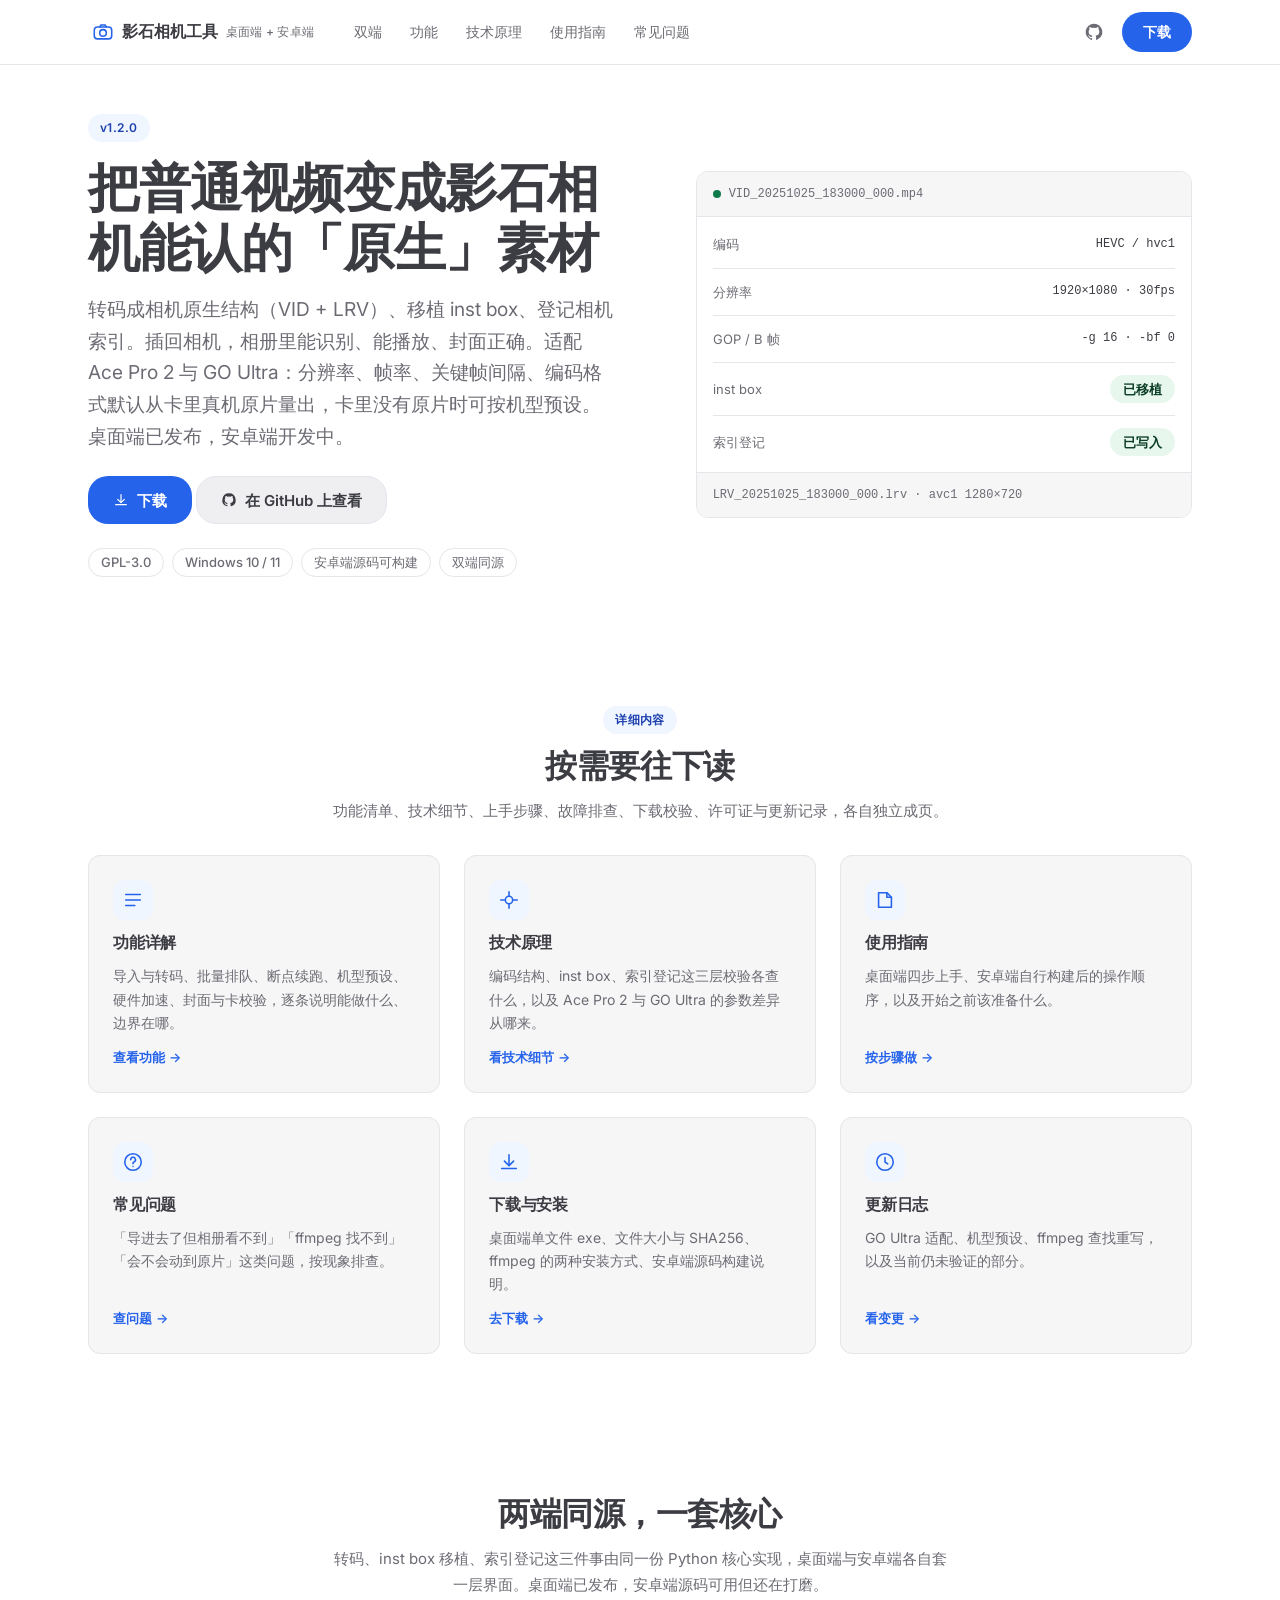
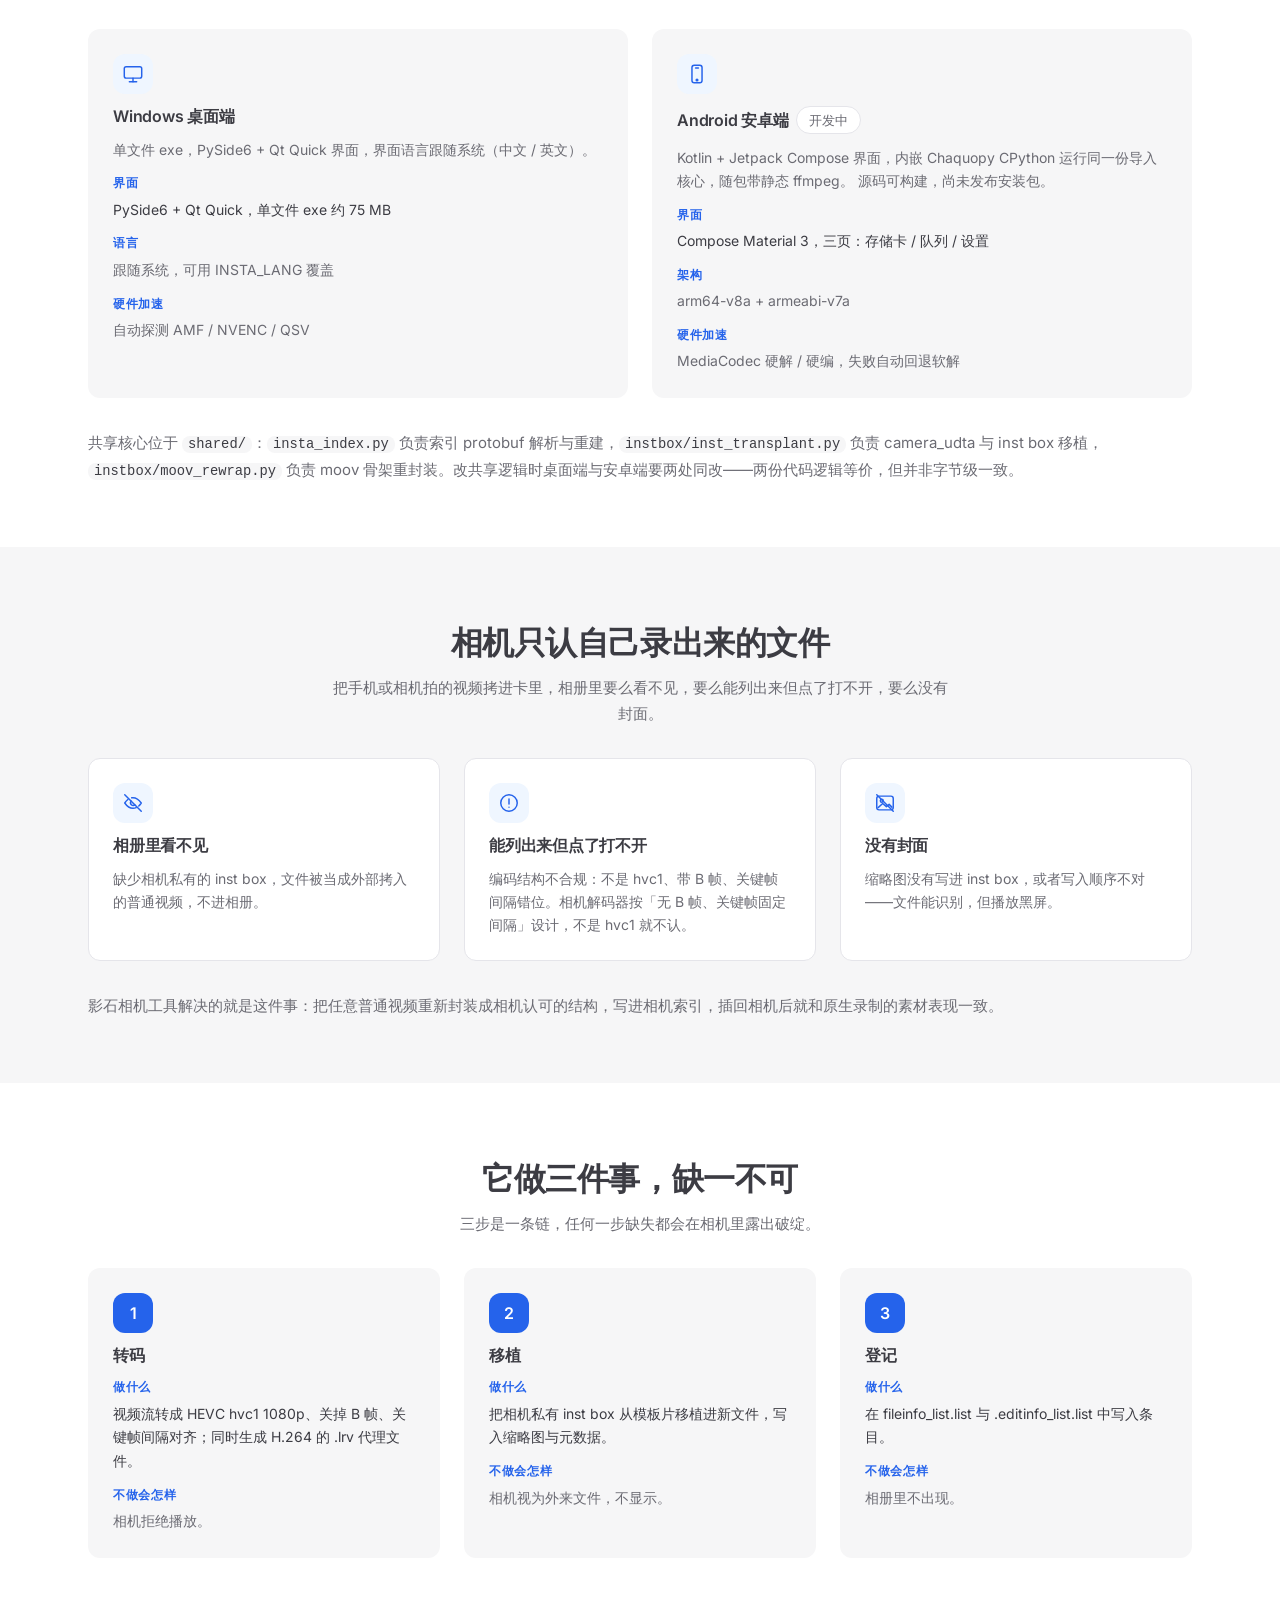
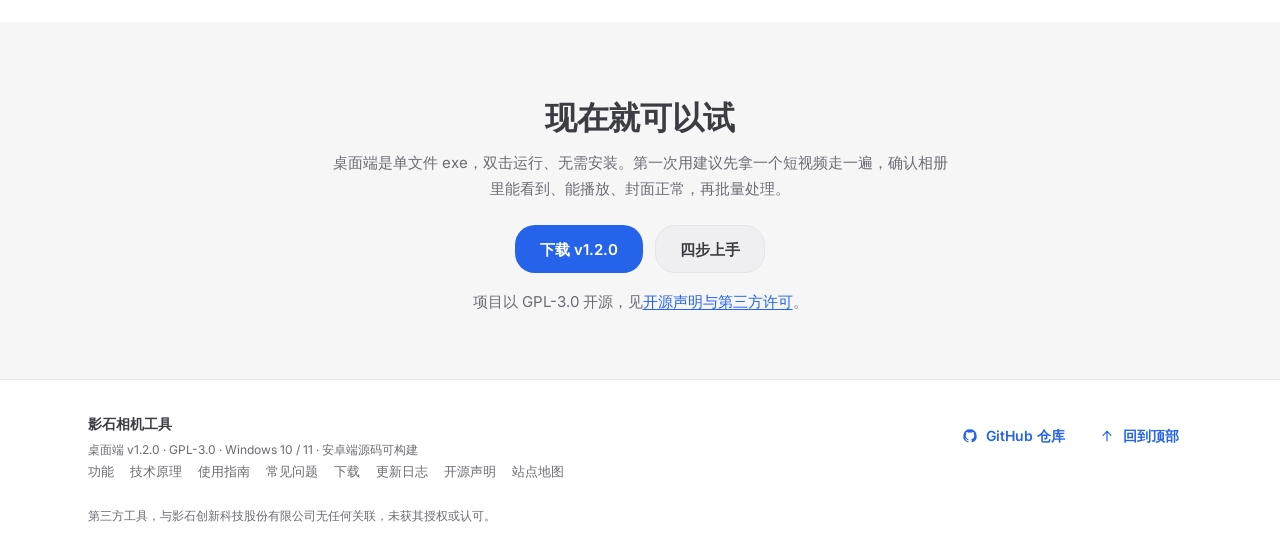
==== commit 8e5316e9: "feat(site): 首页拆成多页站点，补站点地图、结构化数据与 SEO 校验 原来是一个 1264 行的单页，所有内容塞在同一份 HTML 里，搜索引擎只认得到 一个 URL，用户也只能靠锚点跳。" ====
--- a/index.html
+++ b/index.html
@@ -149,7 +149,7 @@
             <li><a class="mobile-nav__link" href="faq/">常见问题</a></li>
             <li><a class="mobile-nav__link" href="download/">下载</a></li>
             <li><a class="mobile-nav__link" href="changelog/">更新日志</a></li>
-            <li><a class="mobile-nav__link" href="license/">开源声明</a></li>
+            <li><a class="mobile-nav__link" href="licenses/">开源声明</a></li>
           </ul>
         </nav>
       </div>
@@ -247,7 +247,7 @@
           </div>
 
           <div class="grid-3">
-            <a class="card card--link" href="/features/">
+            <a class="card card--link" href="features/">
               <span class="card__icon" aria-hidden="true">
                 <svg viewBox="0 0 24 24" fill="none" stroke="currentColor" stroke-width="1.7" stroke-linecap="round" stroke-linejoin="round">
                   <path d="M4 6h16M4 12h16M4 18h10" />
@@ -260,7 +260,7 @@
               <span class="card__more">查看功能</span>
             </a>
 
-            <a class="card card--link" href="/how-it-works/">
+            <a class="card card--link" href="how-it-works/">
               <span class="card__icon" aria-hidden="true">
                 <svg viewBox="0 0 24 24" fill="none" stroke="currentColor" stroke-width="1.7" stroke-linecap="round" stroke-linejoin="round">
                   <path d="M12 3v4M12 17v4M3 12h4M17 12h4" />
@@ -274,7 +274,7 @@
               <span class="card__more">看技术细节</span>
             </a>
 
-            <a class="card card--link" href="/guide/">
+            <a class="card card--link" href="guide/">
               <span class="card__icon" aria-hidden="true">
                 <svg viewBox="0 0 24 24" fill="none" stroke="currentColor" stroke-width="1.7" stroke-linecap="round" stroke-linejoin="round">
                   <path d="M5 4h9l5 5v11H5z" />
@@ -288,7 +288,7 @@
               <span class="card__more">按步骤做</span>
             </a>
 
-            <a class="card card--link" href="/faq/">
+            <a class="card card--link" href="faq/">
               <span class="card__icon" aria-hidden="true">
                 <svg viewBox="0 0 24 24" fill="none" stroke="currentColor" stroke-width="1.7" stroke-linecap="round" stroke-linejoin="round">
                   <circle cx="12" cy="12" r="9" />
@@ -303,7 +303,7 @@
               <span class="card__more">查问题</span>
             </a>
 
-            <a class="card card--link" href="/download/">
+            <a class="card card--link" href="download/">
               <span class="card__icon" aria-hidden="true">
                 <svg viewBox="0 0 24 24" fill="none" stroke="currentColor" stroke-width="1.7" stroke-linecap="round" stroke-linejoin="round">
                   <path d="M12 4v11" />
@@ -318,7 +318,7 @@
               <span class="card__more">去下载</span>
             </a>
 
-            <a class="card card--link" href="/changelog/">
+            <a class="card card--link" href="changelog/">
               <span class="card__icon" aria-hidden="true">
                 <svg viewBox="0 0 24 24" fill="none" stroke="currentColor" stroke-width="1.7" stroke-linecap="round" stroke-linejoin="round">
                   <circle cx="12" cy="12" r="9" />
@@ -537,11 +537,11 @@
               桌面端是单文件 exe，双击运行、无需安装。第一次用建议先拿一个短视频走一遍，确认相册里能看到、能播放、封面正常，再批量处理。
             </p>
             <div class="actions actions--center mt-24">
-              <a class="btn btn--filled btn--lg" href="/download/">下载 v1.2.0</a>
-              <a class="btn btn--alt btn--lg" href="/guide/">四步上手</a>
+              <a class="btn btn--filled btn--lg" href="download/">下载 v1.2.0</a>
+              <a class="btn btn--alt btn--lg" href="guide/">四步上手</a>
             </div>
             <p class="section__lead mt-16">
-              项目以 GPL-3.0 开源，见<a class="link" href="/license/">开源声明与第三方许可</a>。
+              项目以 GPL-3.0 开源，见<a class="link" href="licenses/">开源声明与第三方许可</a>。
             </p>
           </div>
         </div>
@@ -578,7 +578,7 @@
           <a class="footer__link" href="faq/">常见问题</a>
           <a class="footer__link" href="download/">下载</a>
           <a class="footer__link" href="changelog/">更新日志</a>
-          <a class="footer__link" href="license/">开源声明</a>
+          <a class="footer__link" href="licenses/">开源声明</a>
           <a class="footer__link" href="sitemap/">站点地图</a>
         </nav>
         <p class="footer__note">第三方工具，与影石创新科技股份有限公司无任何关联，未获其授权或认可。</p>
--- a/style.css
+++ b/style.css
@@ -1414,7 +1414,151 @@
   margin-top: 32px;
 }
 
-/* 18. 偏好设置 =========================================================== */
+/* 18. 多页站点公共部件 =================================================== */
+/* 首页之外每页都从 .page-head 起头：面包屑 + h1 + 导语，底部一条细线收口 */
+.page-head {
+  padding-block: 48px 24px;
+  border-bottom: 1px solid var(--md-sys-color-outline-variant);
+}
+
+.page-head__title {
+  margin-top: 8px;
+  font-size: clamp(26px, 4vw, 36px);
+  line-height: 1.25;
+  letter-spacing: -0.02em;
+}
+
+.page-head__lead {
+  max-width: 62ch;
+  margin-top: 12px;
+  color: var(--md-sys-color-on-surface-variant);
+  font-size: 15px;
+  line-height: 1.7;
+}
+
+.crumbs {
+  font-size: 13px;
+}
+
+.crumbs__list {
+  display: flex;
+  flex-wrap: wrap;
+  align-items: center;
+  gap: 8px;
+  margin: 0;
+  padding: 0;
+  list-style: none;
+}
+
+.crumbs__item {
+  display: flex;
+  align-items: center;
+  gap: 8px;
+  color: var(--md-sys-color-on-surface-variant);
+}
+
+.crumbs__item + .crumbs__item::before {
+  content: "/";
+  color: var(--md-sys-color-outline);
+}
+
+.crumbs__link {
+  color: var(--md-sys-color-on-surface-variant);
+  text-decoration: none;
+  transition: color var(--md-sys-motion-duration-short)
+    var(--md-sys-motion-easing-standard);
+}
+
+.crumbs__link:hover {
+  color: var(--md-sys-color-primary);
+}
+
+/* 首页导航卡：整张卡可点，末行「查看 xx」始终贴底 */
+.card--link {
+  color: inherit;
+  text-decoration: none;
+  border-color: var(--md-sys-color-outline-variant);
+}
+
+.card--link:hover {
+  background-color: var(--md-sys-color-surface-container-high);
+  border-color: var(--md-sys-color-primary);
+}
+
+.card__more {
+  margin-top: auto;
+  color: var(--md-sys-color-primary);
+  font-size: 13px;
+  font-weight: 600;
+}
+
+.card__more::after {
+  content: "→";
+  margin-left: 4px;
+}
+
+.actions--center {
+  justify-content: center;
+}
+
+.footer__nav {
+  display: flex;
+  flex-wrap: wrap;
+  gap: 16px;
+}
+
+.footer__link {
+  color: var(--md-sys-color-on-surface-variant);
+  font-size: 13px;
+  text-decoration: none;
+  transition: color var(--md-sys-motion-duration-short)
+    var(--md-sys-motion-easing-standard);
+}
+
+.footer__link:hover {
+  color: var(--md-sys-color-primary);
+}
+
+/* 站点地图页：一条一行的链接列表，用细线分隔而不是卡片 */
+.linklist {
+  display: grid;
+  max-width: 68ch;
+  margin: 0;
+  padding: 0;
+  list-style: none;
+}
+
+.linklist__item {
+  display: grid;
+  gap: 4px;
+  padding-block: 16px;
+  border-bottom: 1px solid var(--md-sys-color-outline-variant);
+}
+
+.linklist__item:first-child {
+  border-top: 1px solid var(--md-sys-color-outline-variant);
+}
+
+.linklist__desc {
+  color: var(--md-sys-color-on-surface-variant);
+  font-size: 14px;
+  line-height: 1.65;
+}
+
+/* 复制过来的小节标题默认居中，落进正文时要靠左 */
+.section__lead--left {
+  margin-inline: 0;
+  text-align: left;
+}
+
+.subhead--sm {
+  margin-top: 24px;
+  color: var(--md-sys-color-on-surface-variant);
+  font-size: 14px;
+  letter-spacing: 0.02em;
+}
+
+/* 19. 偏好设置 =========================================================== */
 @media (prefers-reduced-motion: reduce) {
   html {
     scroll-behavior: auto;
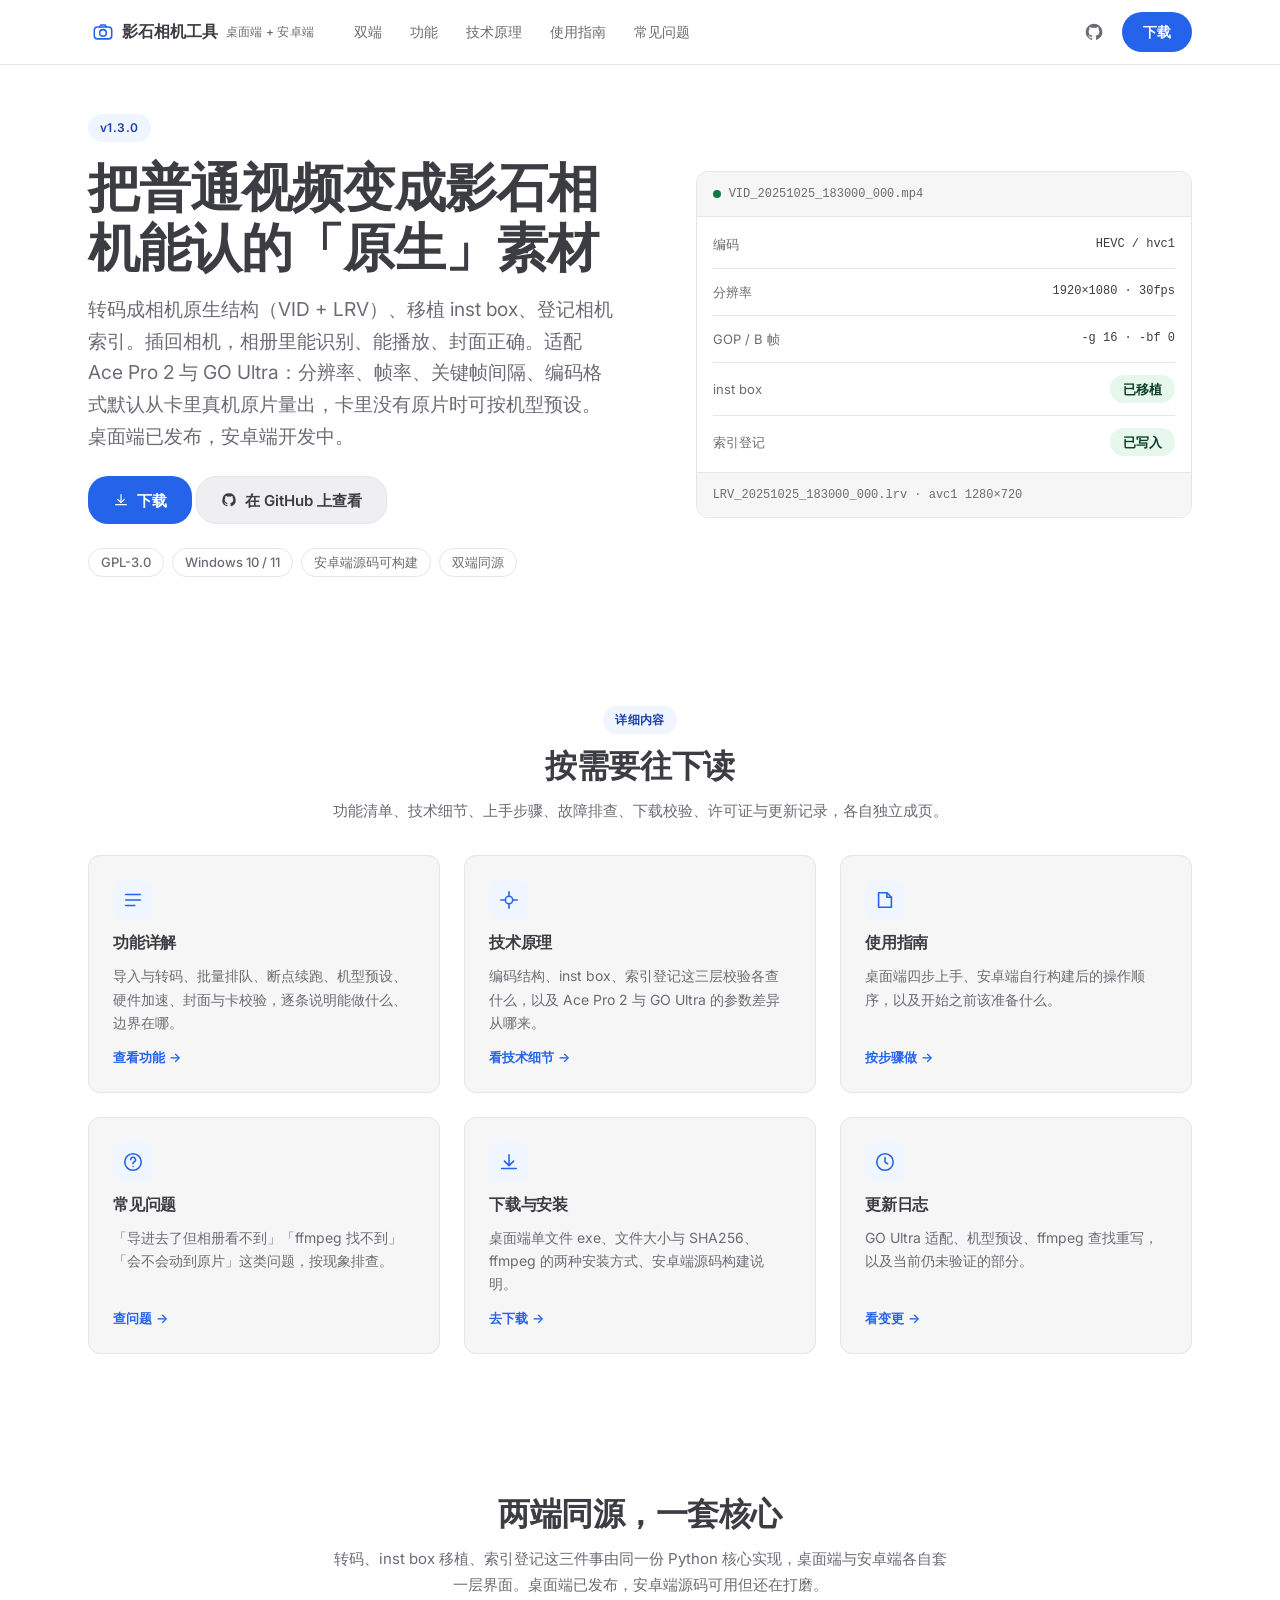
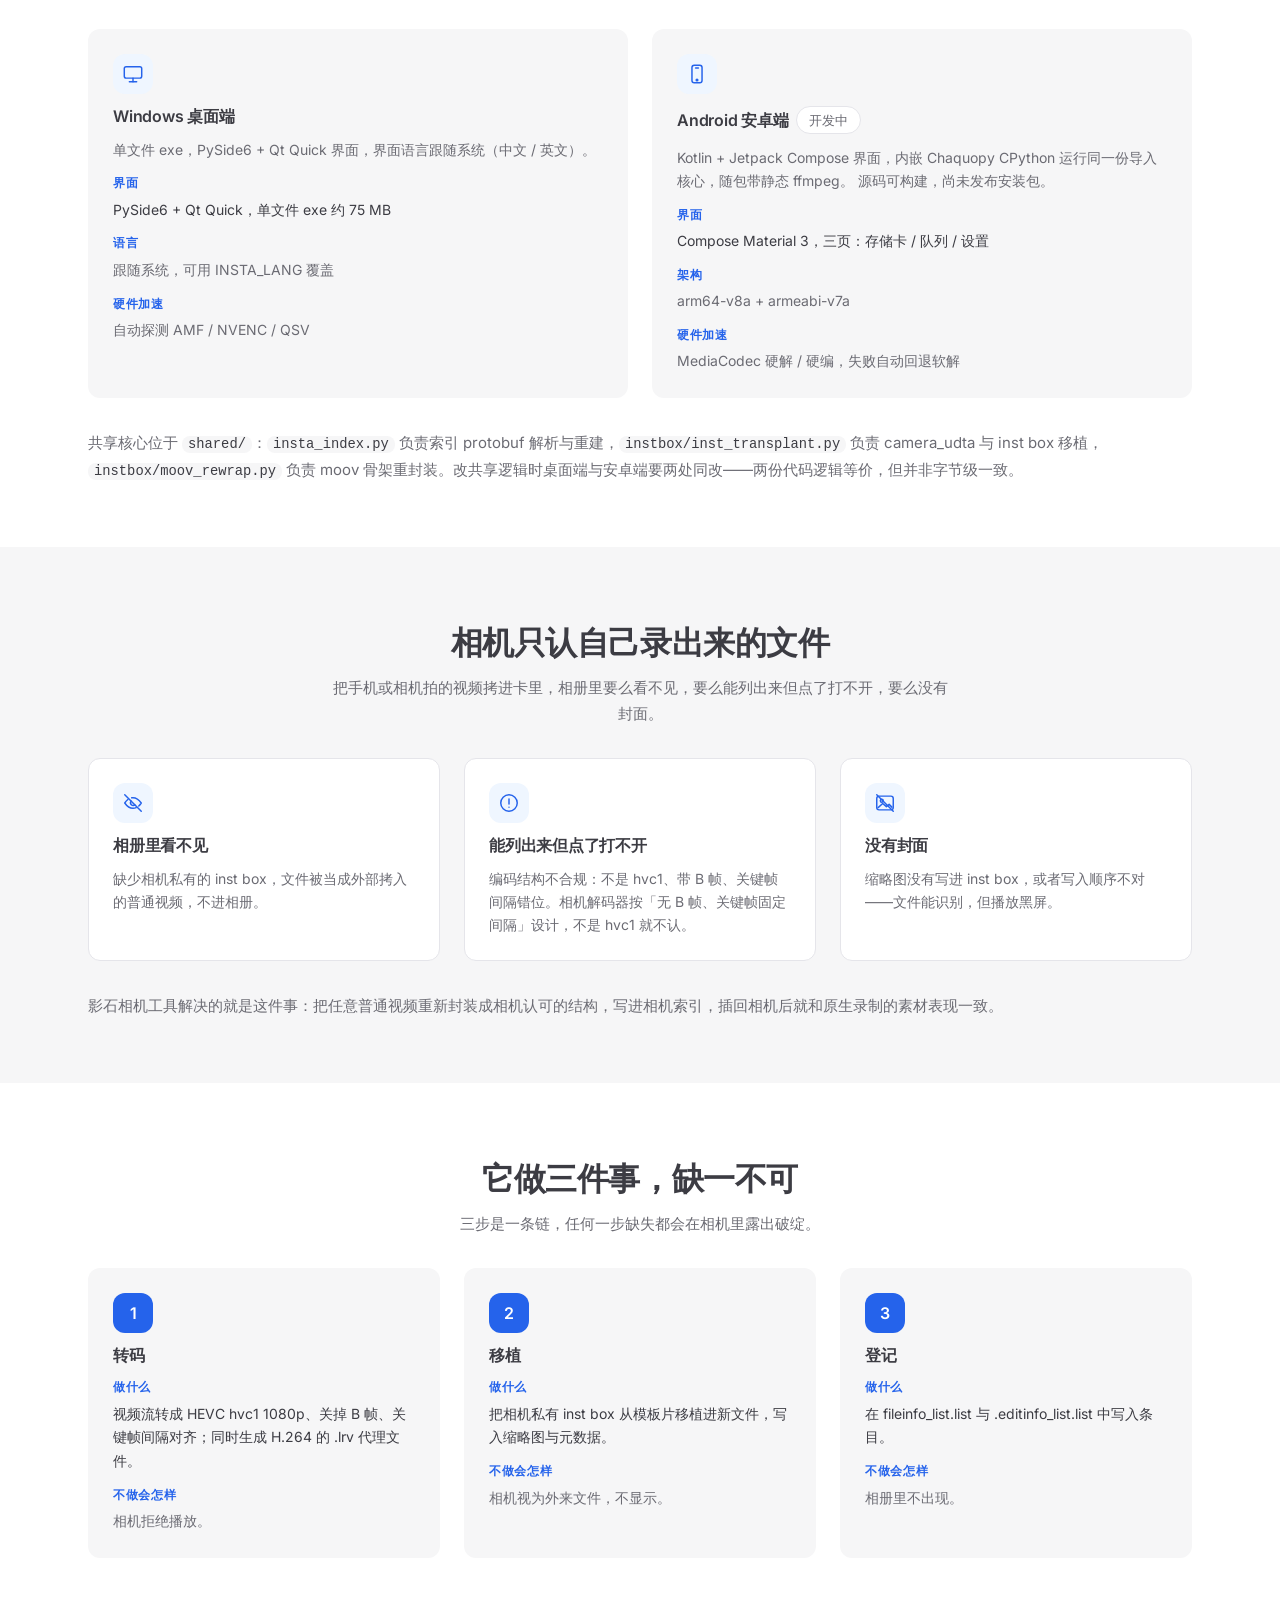
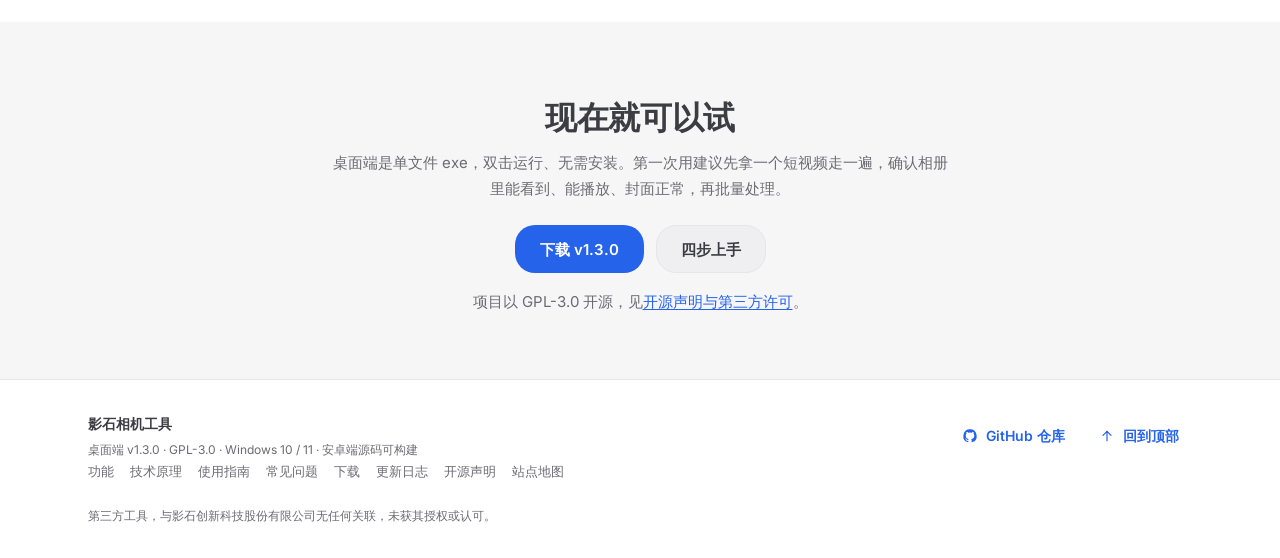
==== commit cba032fc: "chore: 版本号升至 1.3.0（桌面端/安卓端/文档/落地页）" ====
--- a/index.html
+++ b/index.html
@@ -56,7 +56,7 @@
             "description": "把普通视频转码成影石相机原生结构：转码 VID + LRV、移植 inst box、登记相机索引。规格默认从卡里真机原片量出，也可以手选机型预设。插回相机后相册可识别、可播放、封面正确。",
             "url": "https://duofreedom.github.io/Insta-camera-tools/",
             "downloadUrl": "https://github.com/DUOFreedom/Insta-camera-tools/releases/latest",
-            "softwareVersion": "1.2.0",
+            "softwareVersion": "1.3.0",
             "license": "https://www.gnu.org/licenses/gpl-3.0.html",
             "isAccessibleForFree": true,
             "offers": {
@@ -159,7 +159,7 @@
       <section class="hero" aria-labelledby="hero-title">
         <div class="container hero__grid">
           <div>
-            <p class="section__eyebrow">v1.2.0</p>
+            <p class="section__eyebrow">v1.3.0</p>
             <h1 class="hero__title" id="hero-title">
               把普通视频变成影石相机能认的「原生」素材
             </h1>
@@ -537,7 +537,7 @@
               桌面端是单文件 exe，双击运行、无需安装。第一次用建议先拿一个短视频走一遍，确认相册里能看到、能播放、封面正常，再批量处理。
             </p>
             <div class="actions actions--center mt-24">
-              <a class="btn btn--filled btn--lg" href="download/">下载 v1.2.0</a>
+              <a class="btn btn--filled btn--lg" href="download/">下载 v1.3.0</a>
               <a class="btn btn--alt btn--lg" href="guide/">四步上手</a>
             </div>
             <p class="section__lead mt-16">
@@ -554,7 +554,7 @@
         <div class="footer__inner">
           <div class="footer__brand">
             <p class="footer__name">影石相机工具</p>
-            <p class="footer__meta">桌面端 v1.2.0 · GPL-3.0 · Windows 10 / 11 · 安卓端源码可构建</p>
+            <p class="footer__meta">桌面端 v1.3.0 · GPL-3.0 · Windows 10 / 11 · 安卓端源码可构建</p>
           </div>
           <div class="footer__links">
             <a class="btn btn--ghost" href="https://github.com/DUOFreedom/Insta-camera-tools" target="_blank" rel="noopener noreferrer">
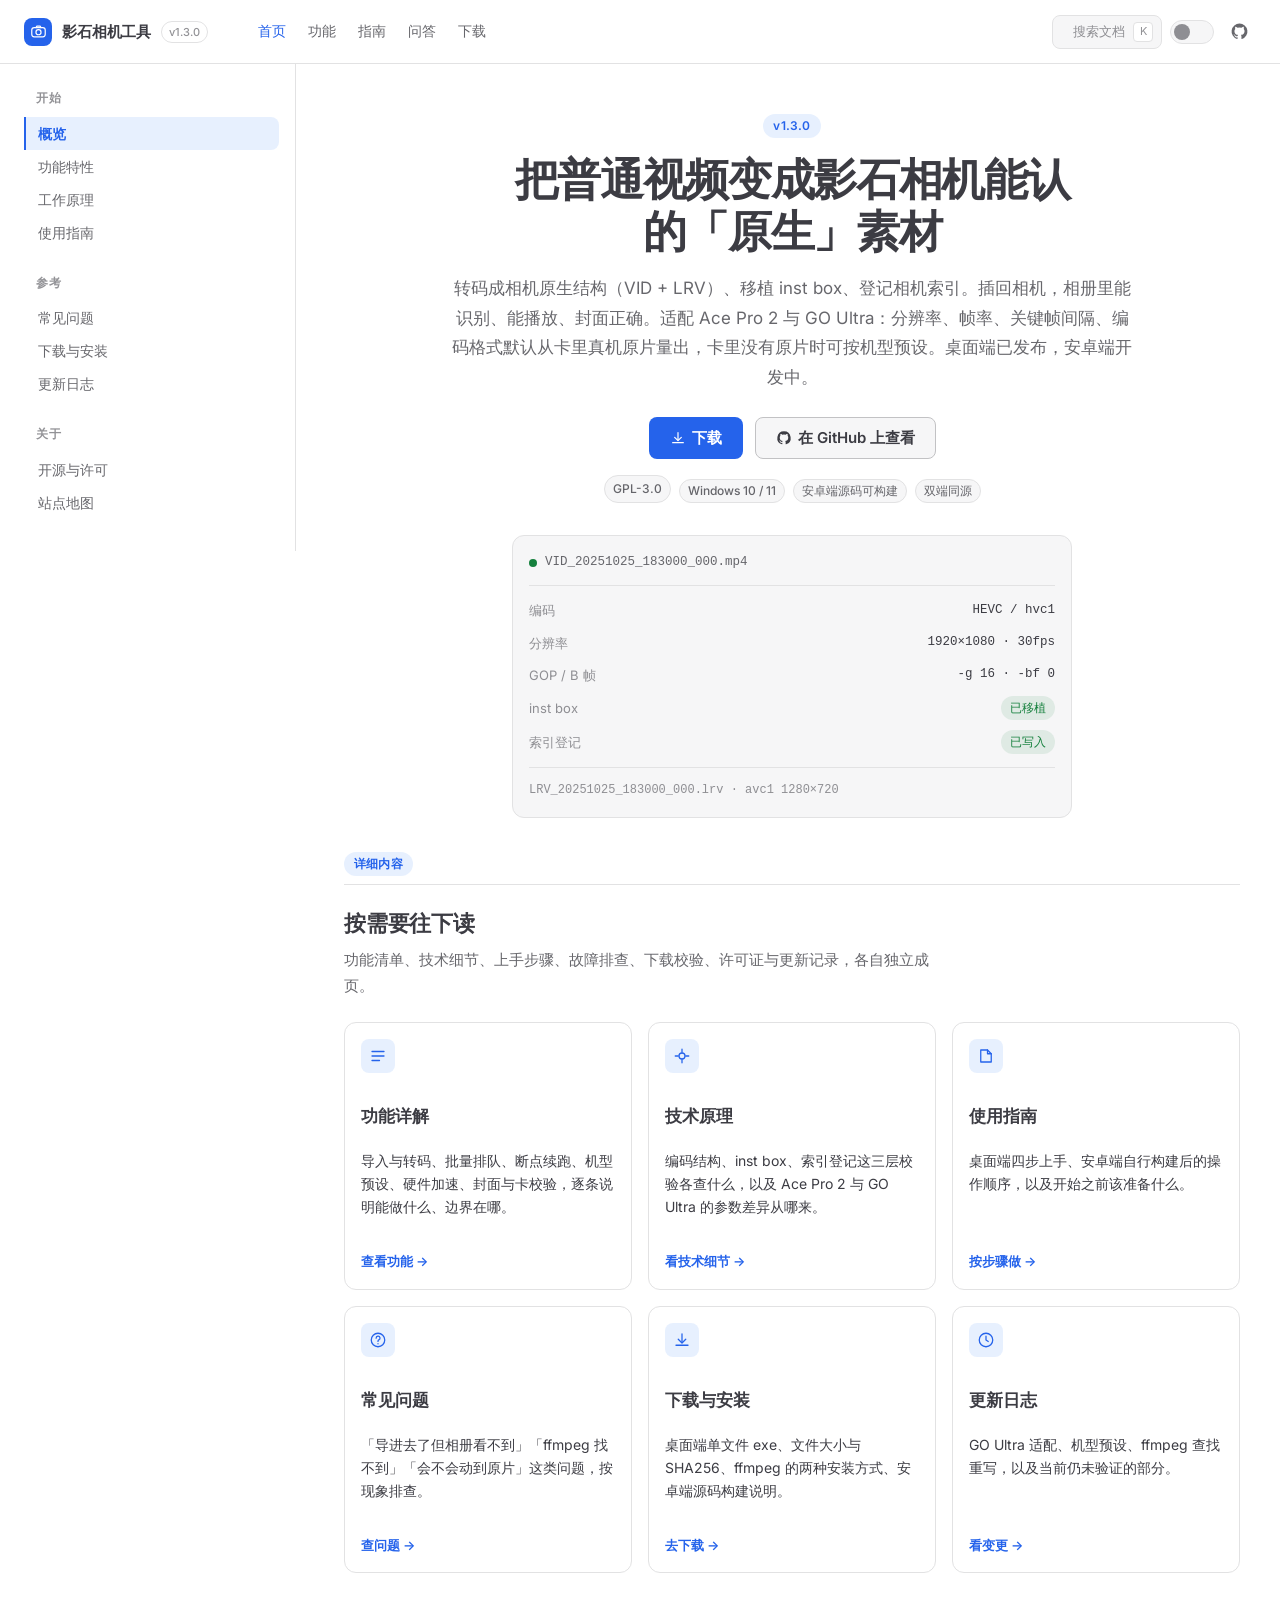
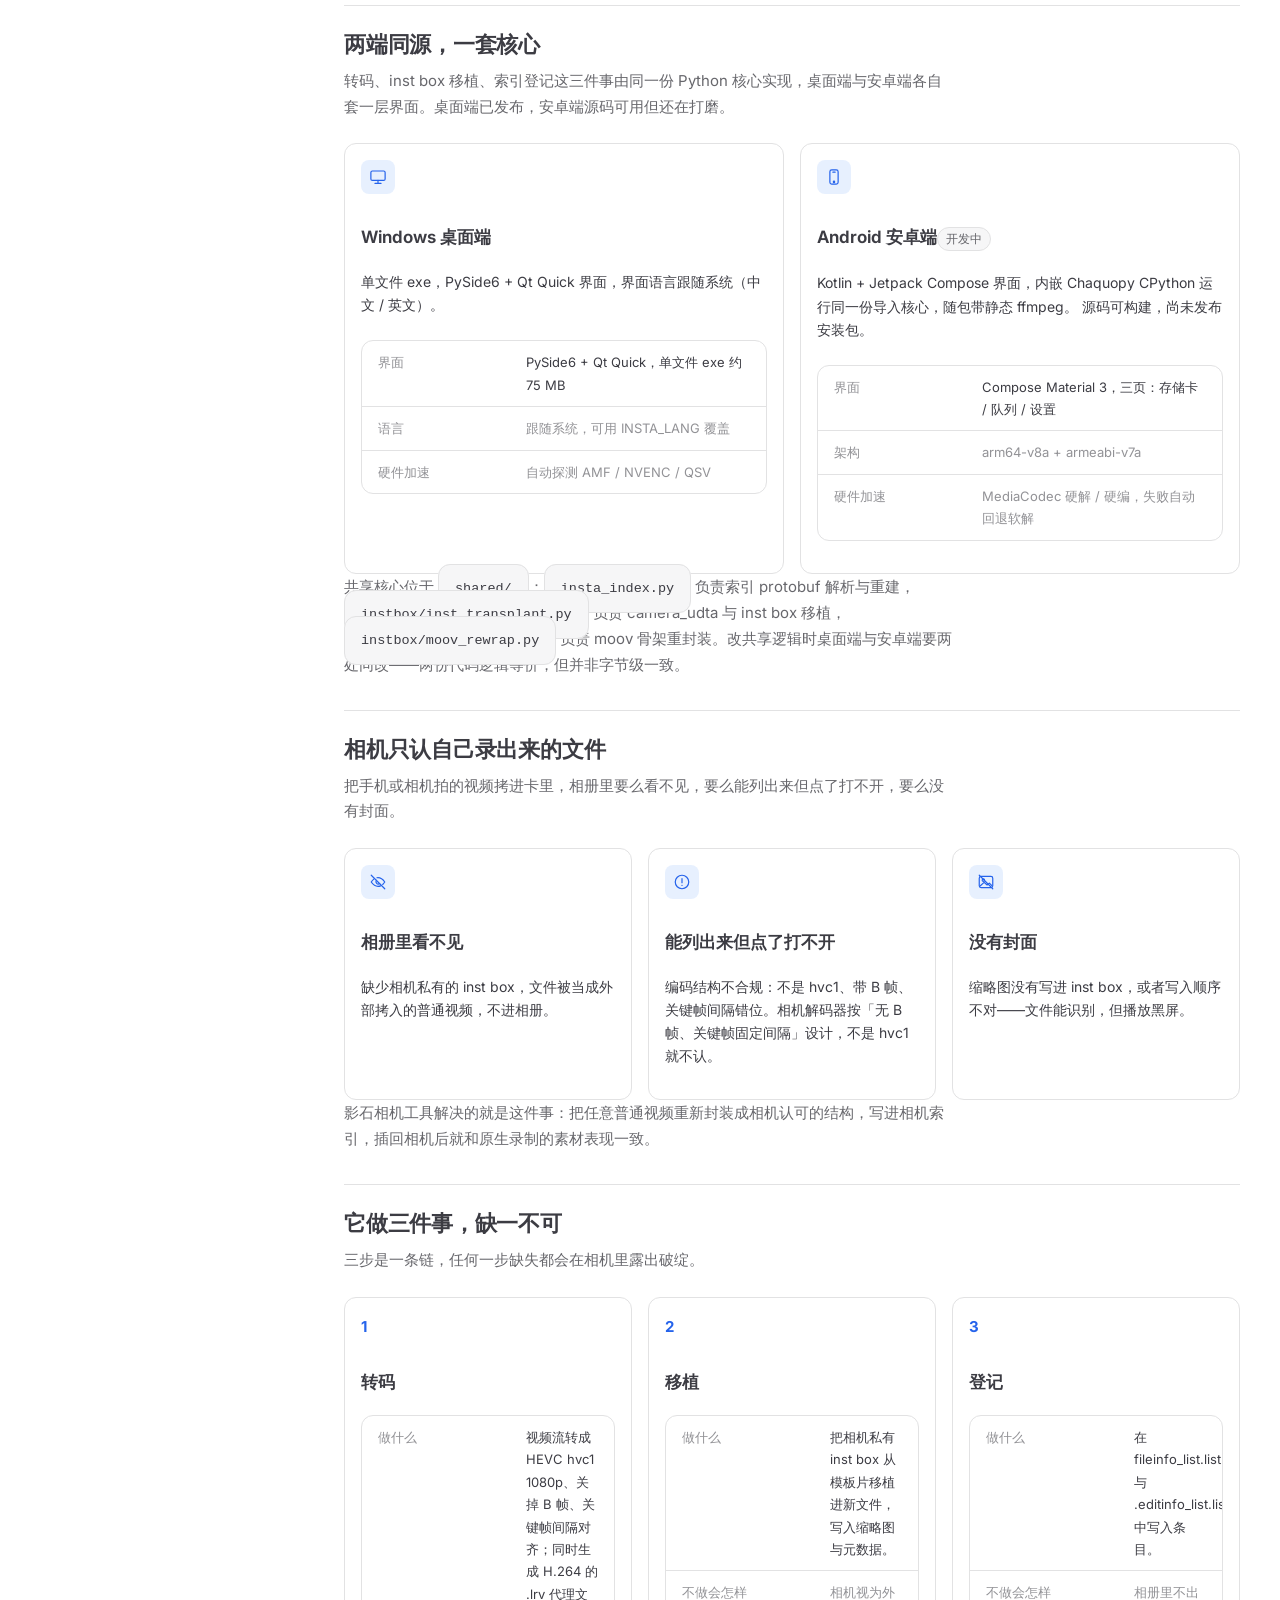
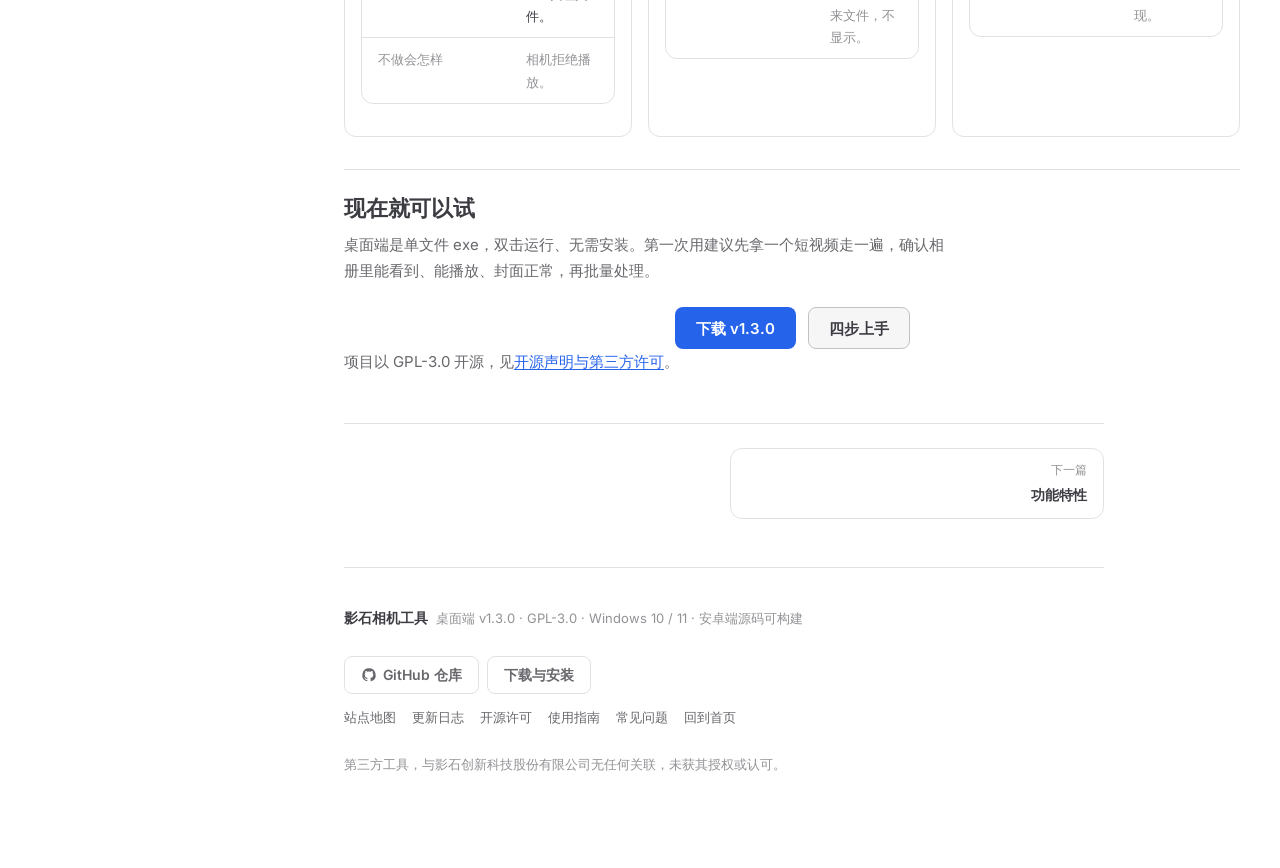
==== commit 2c086903: "refactor(site): 站点改成 VitePress 式文档结构 原站点每页只有一条长滚动正文，功能与参数挤在同一页里；左栏放不下 页面结构、也放不下阅读位置。改成文档站形态：顶部导航 + 左" ====
--- a/index.html
+++ b/index.html
@@ -18,6 +18,7 @@
     <meta name="description" content="影石相机工具（instatools）：把普通视频转码成影石相机原生结构，移植 inst box 并登记相机索引；插回相机，相册里能识别、能播放、封面正确。支持 Windows 桌面端与安卓端，适配 Ace Pro 2 与 GO Ultra。" />
     <meta name="color-scheme" content="light" />
     <meta name="theme-color" content="#FFFFFF" />
+    <script>(function(){try{var t=localStorage.getItem("instatools-theme");if(t!=="dark"&&t!=="light"){t=(window.matchMedia&&window.matchMedia("(prefers-color-scheme: dark)").matches)?"dark":"light";}document.documentElement.setAttribute("data-theme",t);}catch(e){}})();</script>
     <link rel="icon" href="assets/favicon.svg" type="image/svg+xml" />
     <link rel="apple-touch-icon" href="assets/apple-touch-icon.png" />
     <link rel="canonical" href="https://duofreedom.github.io/Insta-camera-tools/" />
@@ -77,85 +78,65 @@
       }
     </script>
   </head>
-
   <body id="top">
-    <a class="sr-only skip-link" href="#main">跳到主要内容</a>
-
-    <header class="nav">
-      <div class="container nav__inner">
-        <a class="brand" href="./" aria-label="影石相机工具，回到首页">
-          <svg
-            class="brand__mark"
-            viewBox="0 0 24 24"
-            fill="none"
-            stroke="currentColor"
-            stroke-width="1.7"
-            stroke-linecap="round"
-            stroke-linejoin="round"
-            aria-hidden="true"
-            focusable="false"
-          >
-            <rect x="2.5" y="6.5" width="19" height="13" rx="3.5" />
-            <path d="M8.5 6.5l1.2-2.2h4.6l1.2 2.2" />
-            <circle cx="12" cy="13" r="3.6" />
-          </svg>
-          <span>影石相机工具</span>
-          <span class="brand__sub">桌面端 + 安卓端</span>
-        </a>
-
-        <nav class="nav__links" aria-label="主导航">
-          <a class="nav__link" href="./" aria-current="page">双端</a>
-          <a class="nav__link" href="features/">功能</a>
-          <a class="nav__link" href="how-it-works/">技术原理</a>
-          <a class="nav__link" href="guide/">使用指南</a>
-          <a class="nav__link" href="faq/">常见问题</a>
-        </nav>
-
-        <div class="nav__actions">
-          <a
-            class="icon-btn nav__gh"
-            href="https://github.com/DUOFreedom/Insta-camera-tools"
-            target="_blank"
-            rel="noopener noreferrer"
-            aria-label="GitHub 仓库（在新标签页打开）"
-          >
-            <svg class="icon-btn__icon" viewBox="0 0 24 24" fill="currentColor" aria-hidden="true" focusable="false">
-              <path d="M12 2a10 10 0 0 0-3.16 19.49c.5.09.68-.22.68-.48l-.01-1.7c-2.78.6-3.37-1.34-3.37-1.34-.45-1.16-1.11-1.47-1.11-1.47-.91-.62.07-.61.07-.61 1 .07 1.53 1.03 1.53 1.03.89 1.53 2.34 1.09 2.91.83.09-.65.35-1.09.63-1.34-2.22-.25-4.56-1.11-4.56-4.95 0-1.09.39-1.98 1.03-2.68-.1-.25-.45-1.27.1-2.65 0 0 .84-.27 2.75 1.02a9.5 9.5 0 0 1 5 0c1.91-1.29 2.75-1.02 2.75-1.02.55 1.38.2 2.4.1 2.65.64.7 1.03 1.59 1.03 2.68 0 3.85-2.35 4.7-4.57 4.94.36.31.68.92.68 1.86l-.01 2.75c0 .27.18.58.69.48A10 10 0 0 0 12 2z" />
-            </svg>
-          </a>
-          <a class="btn btn--filled" href="download/">下载</a>
-          <button
-            class="icon-btn"
-            id="menu-btn"
-            type="button"
-            aria-expanded="false"
-            aria-controls="mobile-nav"
-            aria-label="打开导航菜单"
-          >
-            <svg class="icon-btn__icon" viewBox="0 0 24 24" fill="none" stroke="currentColor" stroke-width="1.8" stroke-linecap="round" aria-hidden="true" focusable="false">
-              <path d="M4 7h16M4 12h16M4 17h16" />
-            </svg>
-          </button>
-        </div>
+  <a class="skip-link" href="#main">跳到正文</a>
+  <header class="vp-nav">
+    <div class="vp-nav__inner">
+      <a class="vp-nav__brand" href="" aria-label="影石相机工具，回到首页">
+        <span class="vp-nav__mark"><svg viewBox="0 0 24 24" fill="none" stroke="currentColor" stroke-width="1.7" stroke-linecap="round" stroke-linejoin="round" aria-hidden="true" focusable="false"><rect x="2.5" y="6.5" width="19" height="13" rx="3.5" /><path d="M8.5 6.5l1.2-2.2h4.6l1.2 2.2" /><circle cx="12" cy="13" r="3.6" /></svg></span>
+        <span class="vp-nav__title">影石相机工具</span>
+        <span class="vp-nav__badge">v1.3.0</span>
+      </a>
+      <nav class="vp-nav__menus" aria-label="主导航">
+      <a class="vp-menu__link" href="" aria-current="page">首页</a>
+      <a class="vp-menu__link" href="features/">功能</a>
+      <a class="vp-menu__link" href="guide/">指南</a>
+      <a class="vp-menu__link" href="faq/">问答</a>
+      <a class="vp-menu__link" href="download/">下载</a>
+      </nav>
+      <div class="vp-nav__actions">
+        <button class="vp-search" type="button" aria-label="搜索文档">
+          <svg viewBox="0 0 24 24" fill="none" stroke="currentColor" stroke-width="1.8" stroke-linecap="round" aria-hidden="true" focusable="false"><circle cx="11" cy="11" r="6.5" /><path d="M16 16l4.5 4.5" /></svg><span class="vp-search__label">搜索文档</span><span class="vp-search__key">K</span>
+        </button>
+        <button class="vp-appearance" type="button" role="switch" aria-checked="false" aria-label="深色模式">
+          <span class="vp-appearance__track"><span class="vp-appearance__thumb"></span></span>
+        </button>
+        <a class="vp-social" href="https://github.com/DUOFreedom/Insta-camera-tools" target="_blank" rel="noopener noreferrer" aria-label="GitHub 仓库（新标签页打开）"><svg viewBox="0 0 24 24" fill="currentColor" aria-hidden="true" focusable="false"><path d="M12 2a10 10 0 0 0-3.16 19.49c.5.09.68-.22.68-.48l-.01-1.7c-2.78.6-3.37-1.34-3.37-1.34-.45-1.16-1.11-1.47-1.11-1.47-.91-.62.07-.61.07-.61 1 .07 1.53 1.03 1.53 1.03.89 1.53 2.34 1.09 2.91.83.09-.65.35-1.09.63-1.34-2.22-.25-4.56-1.11-4.56-4.95 0-1.09.39-1.98 1.03-2.68-.1-.25-.45-1.27.1-2.65 0 0 .84-.27 2.75 1.02a9.5 9.5 0 0 1 5 0c1.91-1.29 2.75-1.02 2.75-1.02.55 1.38.2 2.4.1 2.65.64.7 1.03 1.59 1.03 2.68 0 3.85-2.35 4.7-4.57 4.94.36.31.68.92.68 1.86l-.01 2.75c0 .27.18.58.69.48A10 10 0 0 0 12 2z" /></svg></a>
+        <button class="vp-hamburger" type="button" aria-expanded="false" aria-controls="vp-drawer" aria-label="打开导航菜单">
+          <span></span><span></span><span></span>
+        </button>
       </div>
-
-      <div class="mobile-nav" id="mobile-nav" hidden>
-        <nav aria-label="移动端导航">
-          <ul class="mobile-nav__list">
-            <li><a class="mobile-nav__link" href="./">双端</a></li>
-            <li><a class="mobile-nav__link" href="features/">功能</a></li>
-            <li><a class="mobile-nav__link" href="how-it-works/">技术原理</a></li>
-            <li><a class="mobile-nav__link" href="guide/">使用指南</a></li>
-            <li><a class="mobile-nav__link" href="faq/">常见问题</a></li>
-            <li><a class="mobile-nav__link" href="download/">下载</a></li>
-            <li><a class="mobile-nav__link" href="changelog/">更新日志</a></li>
-            <li><a class="mobile-nav__link" href="licenses/">开源声明</a></li>
-          </ul>
-        </nav>
-      </div>
-    </header>
-
-    <main id="main">
+    </div>
+  </header>
+  <div class="vp-layout">
+  <aside class="vp-sidebar" aria-label="文档目录">
+    <div class="vp-sidebar__group">
+      <p class="vp-sidebar__title">开始</p>
+      <ul class="vp-sidebar__list">
+        <li><a class="vp-sidebar__link" href="" aria-current="page">概览</a></li>
+        <li><a class="vp-sidebar__link" href="features/">功能特性</a></li>
+        <li><a class="vp-sidebar__link" href="how-it-works/">工作原理</a></li>
+        <li><a class="vp-sidebar__link" href="guide/">使用指南</a></li>
+      </ul>
+    </div>
+    <div class="vp-sidebar__group">
+      <p class="vp-sidebar__title">参考</p>
+      <ul class="vp-sidebar__list">
+        <li><a class="vp-sidebar__link" href="faq/">常见问题</a></li>
+        <li><a class="vp-sidebar__link" href="download/">下载与安装</a></li>
+        <li><a class="vp-sidebar__link" href="changelog/">更新日志</a></li>
+      </ul>
+    </div>
+    <div class="vp-sidebar__group">
+      <p class="vp-sidebar__title">关于</p>
+      <ul class="vp-sidebar__list">
+        <li><a class="vp-sidebar__link" href="licenses/">开源与许可</a></li>
+        <li><a class="vp-sidebar__link" href="sitemap/">站点地图</a></li>
+      </ul>
+    </div>
+  </aside>
+  <div class="vp-content">
+    <main id="main" class="vp-doc vp-doc--wide">
       <section class="hero" aria-labelledby="hero-title">
         <div class="container hero__grid">
           <div>
@@ -253,7 +234,7 @@
                   <path d="M4 6h16M4 12h16M4 18h10" />
                 </svg>
               </span>
-              <h3 class="card__title">功能详解</h3>
+              <h3 class="card__title" id="功能详解">功能详解</h3>
               <p class="card__text">
                 导入与转码、批量排队、断点续跑、机型预设、硬件加速、封面与卡校验，逐条说明能做什么、边界在哪。
               </p>
@@ -267,7 +248,7 @@
                   <circle cx="12" cy="12" r="4" />
                 </svg>
               </span>
-              <h3 class="card__title">技术原理</h3>
+              <h3 class="card__title" id="技术原理">技术原理</h3>
               <p class="card__text">
                 编码结构、inst box、索引登记这三层校验各查什么，以及 Ace Pro 2 与 GO Ultra 的参数差异从哪来。
               </p>
@@ -281,7 +262,7 @@
                   <path d="M14 4v5h5" />
                 </svg>
               </span>
-              <h3 class="card__title">使用指南</h3>
+              <h3 class="card__title" id="使用指南">使用指南</h3>
               <p class="card__text">
                 桌面端四步上手、安卓端自行构建后的操作顺序，以及开始之前该准备什么。
               </p>
@@ -296,7 +277,7 @@
                   <path d="M12 17h.01" />
                 </svg>
               </span>
-              <h3 class="card__title">常见问题</h3>
+              <h3 class="card__title" id="常见问题">常见问题</h3>
               <p class="card__text">
                 「导进去了但相册看不到」「ffmpeg 找不到」「会不会动到原片」这类问题，按现象排查。
               </p>
@@ -311,7 +292,7 @@
                   <path d="M4 19h16" />
                 </svg>
               </span>
-              <h3 class="card__title">下载与安装</h3>
+              <h3 class="card__title" id="下载与安装">下载与安装</h3>
               <p class="card__text">
                 桌面端单文件 exe、文件大小与 SHA256、ffmpeg 的两种安装方式、安卓端源码构建说明。
               </p>
@@ -325,7 +306,7 @@
                   <path d="M12 7v5l3 2" />
                 </svg>
               </span>
-              <h3 class="card__title">更新日志</h3>
+              <h3 class="card__title" id="更新日志">更新日志</h3>
               <p class="card__text">
                 GO Ultra 适配、机型预设、ffmpeg 查找重写，以及当前仍未验证的部分。
               </p>
@@ -352,7 +333,7 @@
                   <path d="M8 20.5h8" /><path d="M12 16.5v4" />
                 </svg>
               </span>
-              <h3 class="card__title">Windows 桌面端</h3>
+              <h3 class="card__title" id="windows-桌面端">Windows 桌面端</h3>
               <p class="card__text">
                 单文件 exe，PySide6 + Qt Quick 界面，界面语言跟随系统（中文 / 英文）。
               </p>
@@ -379,7 +360,7 @@
                   <path d="M10.5 5.5h3" /><circle cx="12" cy="18.5" r="0.9" />
                 </svg>
               </span>
-              <h3 class="card__title">Android 安卓端<span class="tag">开发中</span></h3>
+              <h3 class="card__title" id="android-安卓端开发中">Android 安卓端<span class="tag">开发中</span></h3>
               <p class="card__text">
                 Kotlin + Jetpack Compose 界面，内嵌 Chaquopy CPython 运行同一份导入核心，随包带静态 ffmpeg。
                 源码可构建，尚未发布安装包。
@@ -427,7 +408,7 @@
                   <path d="M9.9 9.9a3 3 0 0 0 4.2 4.2" />
                 </svg>
               </span>
-              <h3 class="card__title">相册里看不见</h3>
+              <h3 class="card__title" id="相册里看不见">相册里看不见</h3>
               <p class="card__text">
                 缺少相机私有的 inst box，文件被当成外部拷入的普通视频，不进相册。
               </p>
@@ -441,7 +422,7 @@
                   <path d="M12 16.5h.01" />
                 </svg>
               </span>
-              <h3 class="card__title">能列出来但点了打不开</h3>
+              <h3 class="card__title" id="能列出来但点了打不开">能列出来但点了打不开</h3>
               <p class="card__text">
                 编码结构不合规：不是 hvc1、带 B 帧、关键帧间隔错位。相机解码器按「无 B 帧、关键帧固定间隔」设计，不是 hvc1 就不认。
               </p>
@@ -456,7 +437,7 @@
                   <path d="M3 3l18 18" />
                 </svg>
               </span>
-              <h3 class="card__title">没有封面</h3>
+              <h3 class="card__title" id="没有封面">没有封面</h3>
               <p class="card__text">
                 缩略图没有写进 inst box，或者写入顺序不对——文件能识别，但播放黑屏。
               </p>
@@ -478,7 +459,7 @@
           <div class="grid-3">
             <article class="card">
               <span class="step__num" aria-hidden="true">1</span>
-              <h3 class="card__title">转码</h3>
+              <h3 class="card__title" id="转码">转码</h3>
               <dl class="dl">
                 <div class="dl__row">
                   <dt class="dl__key">做什么</dt>
@@ -495,7 +476,7 @@
 
             <article class="card">
               <span class="step__num" aria-hidden="true">2</span>
-              <h3 class="card__title">移植</h3>
+              <h3 class="card__title" id="移植">移植</h3>
               <dl class="dl">
                 <div class="dl__row">
                   <dt class="dl__key">做什么</dt>
@@ -512,7 +493,7 @@
 
             <article class="card">
               <span class="step__num" aria-hidden="true">3</span>
-              <h3 class="card__title">登记</h3>
+              <h3 class="card__title" id="登记">登记</h3>
               <dl class="dl">
                 <div class="dl__row">
                   <dt class="dl__key">做什么</dt>
@@ -546,113 +527,65 @@
           </div>
         </div>
       </section>
-
     </main>
-
-    <footer class="footer" aria-label="页脚">
-      <div class="container">
-        <div class="footer__inner">
-          <div class="footer__brand">
-            <p class="footer__name">影石相机工具</p>
-            <p class="footer__meta">桌面端 v1.3.0 · GPL-3.0 · Windows 10 / 11 · 安卓端源码可构建</p>
-          </div>
-          <div class="footer__links">
-            <a class="btn btn--ghost" href="https://github.com/DUOFreedom/Insta-camera-tools" target="_blank" rel="noopener noreferrer">
-              <svg class="btn__icon" viewBox="0 0 24 24" fill="currentColor" aria-hidden="true" focusable="false">
-                <path d="M12 2a10 10 0 0 0-3.16 19.49c.5.09.68-.22.68-.48l-.01-1.7c-2.78.6-3.37-1.34-3.37-1.34-.45-1.16-1.11-1.47-1.11-1.47-.91-.62.07-.61.07-.61 1 .07 1.53 1.03 1.53 1.03.89 1.53 2.34 1.09 2.91.83.09-.65.35-1.09.63-1.34-2.22-.25-4.56-1.11-4.56-4.95 0-1.09.39-1.98 1.03-2.68-.1-.25-.45-1.27.1-2.65 0 0 .84-.27 2.75 1.02a9.5 9.5 0 0 1 5 0c1.91-1.29 2.75-1.02 2.75-1.02.55 1.38.2 2.4.1 2.65.64.7 1.03 1.59 1.03 2.68 0 3.85-2.35 4.7-4.57 4.94.36.31.68.92.68 1.86l-.01 2.75c0 .27.18.58.69.48A10 10 0 0 0 12 2z" />
-              </svg>
-              GitHub 仓库
-            </a>
-            <a class="btn btn--ghost" href="">
-              <svg class="btn__icon" viewBox="0 0 24 24" fill="none" stroke="currentColor" stroke-width="1.8" stroke-linecap="round" stroke-linejoin="round" aria-hidden="true" focusable="false">
-                <path d="M12 19V5" /><path d="M6 11l6-6 6 6" />
-              </svg>
-              回到顶部
-            </a>
-          </div>
+    <nav class="vp-pager" aria-label="上下页导航">
+      <a class="vp-pager__link vp-pager__link--next" href="features/">
+        <span class="vp-pager__label">下一篇</span>
+        <span class="vp-pager__title">功能特性</span>
+      </a>
+    </nav>
+    <footer class="vp-footer">
+      <div class="footer__inner">
+        <div class="footer__brand">
+          <p class="footer__name">影石相机工具</p>
+          <p class="footer__meta">桌面端 v1.3.0 · GPL-3.0 · Windows 10 / 11 · 安卓端源码可构建</p>
+        </div>
+        <div class="footer__links">
+          <a class="btn btn--ghost" href="https://github.com/DUOFreedom/Insta-camera-tools" target="_blank" rel="noopener noreferrer"><svg class="btn__icon" viewBox="0 0 24 24" fill="currentColor" aria-hidden="true" focusable="false"><path d="M12 2a10 10 0 0 0-3.16 19.49c.5.09.68-.22.68-.48l-.01-1.7c-2.78.6-3.37-1.34-3.37-1.34-.45-1.16-1.11-1.47-1.11-1.47-.91-.62.07-.61.07-.61 1 .07 1.53 1.03 1.53 1.03.89 1.53 2.34 1.09 2.91.83.09-.65.35-1.09.63-1.34-2.22-.25-4.56-1.11-4.56-4.95 0-1.09.39-1.98 1.03-2.68-.1-.25-.45-1.27.1-2.65 0 0 .84-.27 2.75 1.02a9.5 9.5 0 0 1 5 0c1.91-1.29 2.75-1.02 2.75-1.02.55 1.38.2 2.4.1 2.65.64.7 1.03 1.59 1.03 2.68 0 3.85-2.35 4.7-4.57 4.94.36.31.68.92.68 1.86l-.01 2.75c0 .27.18.58.69.48A10 10 0 0 0 12 2z" /></svg>GitHub 仓库</a>
+          <a class="btn btn--ghost" href="download/">下载与安装</a>
         </div>
         <nav class="footer__nav" aria-label="页脚导航">
-          <a class="footer__link" href="features/">功能</a>
-          <a class="footer__link" href="how-it-works/">技术原理</a>
+          <a class="footer__link" href="sitemap/">站点地图</a>
+          <a class="footer__link" href="changelog/">更新日志</a>
+          <a class="footer__link" href="licenses/">开源许可</a>
           <a class="footer__link" href="guide/">使用指南</a>
           <a class="footer__link" href="faq/">常见问题</a>
-          <a class="footer__link" href="download/">下载</a>
-          <a class="footer__link" href="changelog/">更新日志</a>
-          <a class="footer__link" href="licenses/">开源声明</a>
-          <a class="footer__link" href="sitemap/">站点地图</a>
+          <a class="footer__link" href="">回到首页</a>
         </nav>
         <p class="footer__note">第三方工具，与影石创新科技股份有限公司无任何关联，未获其授权或认可。</p>
       </div>
     </footer>
-
-    <script>
-      (function () {
-        "use strict";
-
-        var menuBtn = document.getElementById("menu-btn");
-        var menuPanel = document.getElementById("mobile-nav");
-
-        function setMenu(open) {
-          menuBtn.setAttribute("aria-expanded", String(open));
-          menuBtn.setAttribute("aria-label", open ? "关闭导航菜单" : "打开导航菜单");
-          if (open) menuPanel.removeAttribute("hidden");
-          else menuPanel.setAttribute("hidden", "");
-        }
-
-        menuBtn.addEventListener("click", function () {
-          setMenu(menuBtn.getAttribute("aria-expanded") !== "true");
-        });
-
-        menuPanel.addEventListener("click", function (event) {
-          if (event.target.closest("a")) setMenu(false);
-        });
-
-        document.addEventListener("keydown", function (event) {
-          if (event.key === "Escape" && menuBtn.getAttribute("aria-expanded") === "true") {
-            setMenu(false);
-            menuBtn.focus();
-          }
-        });
-
-        /* FAQ：<details> 自带状态，这里同步 aria-expanded */
-        Array.prototype.forEach.call(document.querySelectorAll(".faq__item"), function (item) {
-          var summary = item.querySelector("summary");
-          summary.setAttribute("aria-expanded", String(item.open));
-          summary.addEventListener("click", function () {
-            summary.setAttribute("aria-expanded", String(!item.open));
-          });
-          item.addEventListener("toggle", function () {
-            summary.setAttribute("aria-expanded", String(item.open));
-          });
-        });
-
-        /* 复制 SHA256：每个按钮通过 data-copy 指向自己的 <code> 元素 */
-        Array.prototype.forEach.call(document.querySelectorAll(".copy-btn[data-copy]"), function (btn) {
-          var target = document.getElementById(btn.getAttribute("data-copy"));
-          var label = document.getElementById(btn.getAttribute("data-label"));
-          if (!target) return;
-          if (!navigator.clipboard) {
-            btn.hidden = true;
-            return;
-          }
-          btn.addEventListener("click", function () {
-            navigator.clipboard.writeText(target.textContent.trim()).then(
-              function () {
-                label.textContent = "已复制";
-                window.setTimeout(function () {
-                  label.textContent = "复制";
-                }, 2000);
-              },
-              function () {
-                label.textContent = "复制失败";
-                window.setTimeout(function () {
-                  label.textContent = "复制";
-                }, 2000);
-              }
-            );
-          });
-        });
-      })();
-    </script>
-  </body>
+  </div>
+  <aside class="vp-aside" aria-label="本页目录">
+    <nav class="vp-toc">
+      <p class="vp-toc__title">本页目录</p>
+      <ul class="vp-toc__list"></ul>
+    </nav>
+  </aside>
+  </div>
+  <aside class="vp-drawer" id="vp-drawer" aria-label="导航菜单">
+      <p class="vp-sidebar__title">开始</p>
+      <a class="vp-sidebar__link" href="" aria-current="page">概览</a>
+      <a class="vp-sidebar__link" href="features/">功能特性</a>
+      <a class="vp-sidebar__link" href="how-it-works/">工作原理</a>
+      <a class="vp-sidebar__link" href="guide/">使用指南</a>
+      <p class="vp-sidebar__title">参考</p>
+      <a class="vp-sidebar__link" href="faq/">常见问题</a>
+      <a class="vp-sidebar__link" href="download/">下载与安装</a>
+      <a class="vp-sidebar__link" href="changelog/">更新日志</a>
+      <p class="vp-sidebar__title">关于</p>
+      <a class="vp-sidebar__link" href="licenses/">开源与许可</a>
+      <a class="vp-sidebar__link" href="sitemap/">站点地图</a>
+  </aside>
+  <dialog class="vp-search-modal" aria-label="搜索文档">
+    <div class="vp-search__panel">
+      <div class="vp-search__field">
+        <svg viewBox="0 0 24 24" fill="none" stroke="currentColor" stroke-width="1.8" stroke-linecap="round" aria-hidden="true" focusable="false"><circle cx="11" cy="11" r="6.5" /><path d="M16 16l4.5 4.5" /></svg>
+        <input type="search" placeholder="搜索标题与小节名，例如 GOP、索引、ffmpeg" aria-label="搜索关键词" autocomplete="off" />
+      </div>
+      <div class="vp-search__results"></div>
+    </div>
+  </dialog>
+  <script src="assets/app.js" data-search-index="assets/search-index.json" defer></script>
+</body>
 </html>
--- a/style.css
+++ b/style.css
@@ -1,77 +1,94 @@
-/* ==========================================================================
-   影石相机工具（InstaAceImporter）· 项目介绍页
-   版式参考 Theme Plume 文档站首页：64px 细线导航 / 左文右图首屏 /
-   3×2 特性卡片网格 / 蓝白配色 / 12px 卡片圆角 / 20px 按钮圆角
-   --------------------------------------------------------------------------
-   约定：
-   1. 颜色、圆角、动效、字体全部来自第 1 节令牌；组件层不出现 hex 与 px 圆角
-   2. 深度只用背景色与 1px 描边表达，全站不使用 box-shadow
-   3. 间距只用 4 / 8 / 12 / 16 / 24 / 32 / 48 / 64
-   ========================================================================== */
-
-/* 1. 设计令牌 ============================================================ */
+/* =============================================================================
+   影石相机工具 · 文档站样式
+   版式参照 VitePress：顶部导航 + 左侧文档树 + 正文 + 右侧目录 + 上下页
+   -----------------------------------------------------------------------------
+   约定：组件层只引用令牌，不写死颜色；圆角与间距集中在第 1 节。
+   ============================================================================= */
+
+/* ---------------------------------------------------------------- 1. 令牌 */
 :root {
-  /* Brand —— 参考站为 #3B82F6，这里压暗一档到 #2563EB：
-     白字在 #3B82F6 上只有 3.68:1，不达 WCAG AA 的 4.5:1 */
-  --md-sys-color-primary: #2563EB;
-  --md-sys-color-on-primary: #FFFFFF;
-  --md-sys-color-primary-container: #EFF6FF;
-  --md-sys-color-on-primary-container: #1E40AF;
-
-  /* Neutral */
-  --md-sys-color-secondary: #475569;
-  --md-sys-color-on-secondary: #FFFFFF;
-  --md-sys-color-secondary-container: #F1F5F9;
-  --md-sys-color-on-secondary-container: #1E293B;
-
-  /* Success（用于「已移植 / 已写入」这类状态） */
-  --md-sys-color-tertiary: #0E7C4A;
-  --md-sys-color-on-tertiary: #FFFFFF;
-  --md-sys-color-tertiary-container: #E7F7EE;
-  --md-sys-color-on-tertiary-container: #0B3D26;
-
-  /* Error */
-  --md-sys-color-error: #C62828;
-  --md-sys-color-on-error: #FFFFFF;
-  --md-sys-color-error-container: #FDECEA;
-  --md-sys-color-on-error-container: #7F1D1D;
-
-  /* Background / Surface */
-  --md-sys-color-background: #FFFFFF;
-  --md-sys-color-on-background: #3C3C43;
-  --md-sys-color-surface: #FFFFFF;
-  --md-sys-color-on-surface: #3C3C43;
-  --md-sys-color-surface-variant: #F6F6F7;
-  --md-sys-color-on-surface-variant: #6B6B73;
-  --md-sys-color-outline: #B4B4BB;
-  --md-sys-color-outline-variant: #E5E5EA;
-
-  --md-sys-color-surface-container-lowest: #FFFFFF;
-  --md-sys-color-surface-container-low: #FBFBFC;
-  --md-sys-color-surface-container: #F6F6F7;
-  --md-sys-color-surface-container-high: #EFEFF2;
-  --md-sys-color-surface-container-highest: #E7E7EC;
-
-  /* Shape */
-  --md-sys-shape-corner-extra-small: 4px;
-  --md-sys-shape-corner-small: 8px;
-  --md-sys-shape-corner-medium: 12px;
-  --md-sys-shape-corner-large: 16px;
-  --md-sys-shape-corner-extra-large: 24px;
-  --md-sys-shape-corner-full: 9999px;
-  /* 参考站按钮圆角 20px */
-  --md-sys-shape-corner-button: 20px;
-
-  /* Typescale */
-  --md-sys-typescale-font-family: "Inter", "PingFang SC", "Hiragino Sans GB",
-    "Microsoft YaHei", "Noto Sans SC", system-ui, sans-serif;
-
-  /* Motion */
-  --md-sys-motion-easing-standard: cubic-bezier(0.2, 0, 0, 1);
-  --md-sys-motion-duration-short: 150ms;
-}
-
-/* 2. 基础 ================================================================ */
+  /* 版面尺寸 */
+  --vp-nav-height: 64px;
+  --vp-sidebar-width: 272px;
+  --vp-aside-width: 224px;
+  --vp-layout-max-width: 1440px;
+  --vp-doc-width: 760px;
+  --vp-doc-width-wide: 1000px;
+
+  /* 颜色 · 浅色 */
+  --vp-c-bg: #ffffff;
+  --vp-c-bg-alt: #f6f6f7;
+  --vp-c-bg-soft: #f6f6f7;
+  --vp-c-bg-elv: #ffffff;
+  --vp-c-border: #c2c2c4;
+  --vp-c-divider: #e2e2e3;
+  --vp-c-gutter: #e2e2e3;
+  --vp-c-text-1: #3c3c43;
+  --vp-c-text-2: rgba(60, 60, 67, 0.78);
+  --vp-c-text-3: rgba(60, 60, 67, 0.56);
+
+  /* 颜色 · 品牌 */
+  --vp-c-brand-1: #2563eb;
+  --vp-c-brand-2: #3b82f6;
+  --vp-c-brand-3: #1d4ed8;
+  --vp-c-brand-soft: rgba(59, 130, 246, 0.12);
+  --vp-c-brand-contrast: #ffffff;
+
+  /* 语义色 */
+  --vp-c-ok: #15803d;
+  --vp-c-ok-soft: rgba(21, 128, 61, 0.1);
+  --vp-c-warn: #b45309;
+  --vp-c-warn-soft: rgba(180, 83, 9, 0.1);
+  --vp-c-danger: #b91c1c;
+
+  /* 字体 */
+  --vp-font-sans: "Inter", -apple-system, BlinkMacSystemFont, "Segoe UI",
+    "Microsoft YaHei", "PingFang SC", "Hiragino Sans GB", sans-serif;
+  --vp-font-mono: "JetBrains Mono", "Cascadia Code", "SFMono-Regular", Consolas,
+    "Liberation Mono", monospace;
+
+  /* 圆角 */
+  --vp-radius-sm: 4px;
+  --vp-radius: 8px;
+  --vp-radius-lg: 12px;
+  --vp-radius-full: 999px;
+
+  /* 间距 */
+  --vp-gap-1: 4px;
+  --vp-gap-2: 8px;
+  --vp-gap-3: 12px;
+  --vp-gap-4: 16px;
+  --vp-gap-5: 24px;
+  --vp-gap-6: 32px;
+  --vp-gap-7: 48px;
+  --vp-gap-8: 64px;
+}
+
+html[data-theme="dark"] {
+  --vp-c-bg: #1b1b1f;
+  --vp-c-bg-alt: #161618;
+  --vp-c-bg-soft: #202127;
+  --vp-c-bg-elv: #202127;
+  --vp-c-border: #3c3f44;
+  --vp-c-divider: #2e2e32;
+  --vp-c-gutter: #000000;
+  --vp-c-text-1: rgba(255, 255, 245, 0.86);
+  --vp-c-text-2: rgba(235, 235, 245, 0.6);
+  --vp-c-text-3: rgba(235, 235, 245, 0.38);
+
+  --vp-c-brand-1: #60a5fa;
+  --vp-c-brand-2: #3b82f6;
+  --vp-c-brand-3: #93c5fd;
+  --vp-c-brand-soft: rgba(96, 165, 250, 0.16);
+
+  --vp-c-ok: #4ade80;
+  --vp-c-ok-soft: rgba(74, 222, 128, 0.14);
+  --vp-c-warn: #fbbf24;
+  --vp-c-warn-soft: rgba(251, 191, 36, 0.14);
+  --vp-c-danger: #f87171;
+}
+
+/* ---------------------------------------------------------------- 2. 基础 */
 *,
 *::before,
 *::after {
@@ -81,67 +98,44 @@
 html {
   -webkit-text-size-adjust: 100%;
   scroll-behavior: smooth;
-  scroll-padding-top: 80px;
+  scroll-padding-top: calc(var(--vp-nav-height) + 16px);
 }
 
 body {
   margin: 0;
-  background-color: var(--md-sys-color-surface);
-  color: var(--md-sys-color-on-surface);
-  font-family: var(--md-sys-typescale-font-family);
-  font-size: 16px;
-  line-height: 1.7;
+  padding-top: var(--vp-nav-height);
+  background: var(--vp-c-bg);
+  color: var(--vp-c-text-1);
+  font-family: var(--vp-font-sans);
+  font-size: 15px;
+  line-height: 1.72;
   -webkit-font-smoothing: antialiased;
   text-rendering: optimizeLegibility;
 }
 
-h1,
-h2,
-h3,
-h4,
-p,
-ul,
-ol,
-dl,
-dd,
-figure {
-  margin: 0;
-}
-
-ul,
-ol {
-  padding: 0;
-  list-style: none;
-}
-
-h1,
-h2,
-h3 {
-  line-height: 1.25;
-  font-weight: 600;
-  letter-spacing: -0.015em;
+img,
+svg {
+  max-width: 100%;
 }
 
 a {
-  color: inherit;
-}
-
-code,
-kbd,
-pre {
-  font-family: ui-monospace, "SFMono-Regular", "Cascadia Mono", Consolas,
-    "Liberation Mono", monospace;
+  color: var(--vp-c-brand-1);
+  text-decoration: none;
+  transition: color 0.15s ease;
+}
+
+a:hover {
+  color: var(--vp-c-brand-3);
+}
+
+:focus-visible {
+  outline: 2px solid var(--vp-c-brand-1);
+  outline-offset: 2px;
+  border-radius: var(--vp-radius-sm);
 }
 
 ::selection {
-  background-color: var(--md-sys-color-primary-container);
-  color: var(--md-sys-color-on-primary-container);
-}
-
-:where(a, button, summary, [tabindex]):focus-visible {
-  outline: 2px solid var(--md-sys-color-primary);
-  outline-offset: 2px;
-  border-radius: inherit;
+  background: var(--vp-c-brand-soft);
 }
 
 .sr-only {
@@ -151,1421 +145,1854 @@
   padding: 0;
   margin: -1px;
   overflow: hidden;
-  clip-path: inset(50%);
+  clip: rect(0, 0, 0, 0);
   white-space: nowrap;
   border: 0;
 }
 
-.skip-link:focus {
-  position: fixed;
-  top: 16px;
+.skip-link {
+  position: absolute;
   left: 16px;
-  z-index: 60;
-  width: auto;
-  height: auto;
-  margin: 0;
-  padding: 12px 20px;
-  overflow: visible;
-  clip-path: none;
-  border-radius: var(--md-sys-shape-corner-button);
-  background-color: var(--md-sys-color-primary);
-  color: var(--md-sys-color-on-primary);
+  top: -100px;
+  z-index: 100;
+  padding: 8px 16px;
+  border-radius: var(--vp-radius);
+  background: var(--vp-c-brand-1);
+  color: var(--vp-c-brand-contrast);
   font-size: 14px;
   font-weight: 600;
-  text-decoration: none;
-}
-
-/* 3. 布局 ================================================================ */
-.container {
+  transition: top 0.15s ease;
+}
+
+.skip-link:focus {
+  top: 12px;
+  color: var(--vp-c-brand-contrast);
+}
+
+/* ------------------------------------------------------------ 3. 顶部导航 */
+.vp-nav {
+  position: fixed;
+  inset: 0 0 auto 0;
+  z-index: 40;
+  height: var(--vp-nav-height);
+  background: color-mix(in srgb, var(--vp-c-bg) 88%, transparent);
+  backdrop-filter: saturate(160%) blur(12px);
+  border-bottom: 1px solid var(--vp-c-divider);
+}
+
+.vp-nav__inner {
+  display: flex;
+  align-items: center;
+  gap: var(--vp-gap-4);
+  max-width: var(--vp-layout-max-width);
+  height: 100%;
+  margin: 0 auto;
+  padding: 0 24px;
+}
+
+.vp-nav__brand {
+  display: flex;
+  align-items: center;
+  gap: 10px;
+  min-width: 0;
+  color: var(--vp-c-text-1);
+  font-weight: 600;
+}
+
+.vp-nav__brand:hover {
+  color: var(--vp-c-text-1);
+}
+
+.vp-nav__mark {
+  display: inline-flex;
+  align-items: center;
+  justify-content: center;
+  width: 28px;
+  height: 28px;
+  flex: 0 0 28px;
+  border-radius: var(--vp-radius);
+  background: var(--vp-c-brand-1);
+  color: var(--vp-c-brand-contrast);
+}
+
+.vp-nav__mark svg {
+  width: 17px;
+  height: 17px;
+}
+
+.vp-nav__title {
+  font-size: 15px;
+  letter-spacing: -0.01em;
+  white-space: nowrap;
+}
+
+.vp-nav__badge {
+  padding: 1px 7px;
+  border: 1px solid var(--vp-c-divider);
+  border-radius: var(--vp-radius-full);
+  color: var(--vp-c-text-3);
+  font-size: 11px;
+  font-weight: 500;
+  line-height: 18px;
+}
+
+.vp-nav__menus {
+  display: flex;
+  align-items: center;
+  gap: 2px;
+  margin-left: var(--vp-gap-5);
+}
+
+.vp-menu__link {
+  display: inline-flex;
+  align-items: center;
+  height: 32px;
+  padding: 0 10px;
+  border-radius: var(--vp-radius);
+  color: var(--vp-c-text-2);
+  font-size: 14px;
+  font-weight: 500;
+  white-space: nowrap;
+}
+
+.vp-menu__link:hover {
+  color: var(--vp-c-text-1);
+  background: var(--vp-c-bg-soft);
+}
+
+.vp-menu__link[aria-current="page"] {
+  color: var(--vp-c-brand-1);
+}
+
+.vp-nav__actions {
+  display: flex;
+  align-items: center;
+  gap: var(--vp-gap-2);
+  margin-left: auto;
+}
+
+.vp-search {
+  display: inline-flex;
+  align-items: center;
+  gap: var(--vp-gap-2);
+  flex: 0 0 auto;
+  white-space: nowrap;
+  height: 34px;
+  padding: 0 8px 0 12px;
+  border: 1px solid var(--vp-c-divider);
+  border-radius: var(--vp-radius);
+  background: var(--vp-c-bg-alt);
+  color: var(--vp-c-text-3);
+  font: inherit;
+  font-size: 13px;
+  cursor: pointer;
+  transition: border-color 0.15s ease, color 0.15s ease;
+}
+
+.vp-search:hover {
+  border-color: var(--vp-c-brand-2);
+  color: var(--vp-c-text-2);
+}
+
+.vp-search__key {
+  display: inline-flex;
+  align-items: center;
+  justify-content: center;
+  min-width: 20px;
+  height: 20px;
+  padding: 0 4px;
+  border: 1px solid var(--vp-c-divider);
+  border-radius: var(--vp-radius-sm);
+  background: var(--vp-c-bg);
+  font-size: 11px;
+  line-height: 1;
+}
+
+.vp-appearance {
+  display: inline-flex;
+  align-items: center;
+  width: 44px;
+  height: 24px;
+  padding: 0;
+  border: 1px solid var(--vp-c-divider);
+  border-radius: var(--vp-radius-full);
+  background: var(--vp-c-bg-alt);
+  cursor: pointer;
+  transition: background 0.2s ease, border-color 0.2s ease;
+}
+
+.vp-appearance__track {
+  position: relative;
+  display: block;
   width: 100%;
-  max-width: 1168px;
-  margin-inline: auto;
-  padding-inline: 16px;
-}
-
-@media (min-width: 768px) {
-  .container {
-    padding-inline: 24px;
-  }
-}
-
-@media (min-width: 1280px) {
-  .container {
-    padding-inline: 32px;
-  }
-}
-
-.section {
-  padding-block: 64px;
-}
-
-.section--alt {
-  background-color: var(--md-sys-color-surface-container);
-}
-
-.section__head {
-  max-width: 62ch;
-  margin-inline: auto;
-  text-align: center;
-}
-
-.section__eyebrow {
-  display: inline-block;
-  padding: 4px 12px;
-  border-radius: var(--md-sys-shape-corner-full);
-  background-color: var(--md-sys-color-primary-container);
-  color: var(--md-sys-color-on-primary-container);
+  height: 100%;
+}
+
+.vp-appearance__thumb {
+  position: absolute;
+  top: 3px;
+  left: 3px;
+  width: 16px;
+  height: 16px;
+  border-radius: 50%;
+  background: var(--vp-c-text-3);
+  transition: transform 0.2s ease, background 0.2s ease;
+}
+
+.vp-appearance[aria-checked="true"] .vp-appearance__thumb {
+  transform: translateX(20px);
+  background: var(--vp-c-brand-1);
+}
+
+.vp-social {
+  display: inline-flex;
+  align-items: center;
+  justify-content: center;
+  width: 34px;
+  height: 34px;
+  border-radius: var(--vp-radius);
+  color: var(--vp-c-text-2);
+}
+
+.vp-social:hover {
+  color: var(--vp-c-text-1);
+  background: var(--vp-c-bg-soft);
+}
+
+.vp-social svg {
+  width: 19px;
+  height: 19px;
+}
+
+.vp-hamburger {
+  display: none;
+  flex-direction: column;
+  justify-content: center;
+  gap: 4px;
+  width: 34px;
+  height: 34px;
+  padding: 0 7px;
+  border: 0;
+  border-radius: var(--vp-radius);
+  background: transparent;
+  cursor: pointer;
+}
+
+.vp-hamburger span {
+  display: block;
+  height: 2px;
+  border-radius: 2px;
+  background: var(--vp-c-text-2);
+}
+
+.vp-hamburger[aria-expanded="true"] span:nth-child(1) {
+  transform: translateY(6px) rotate(45deg);
+}
+
+.vp-hamburger[aria-expanded="true"] span:nth-child(2) {
+  opacity: 0;
+}
+
+.vp-hamburger[aria-expanded="true"] span:nth-child(3) {
+  transform: translateY(-6px) rotate(-45deg);
+}
+
+/* ---------------------------------------------------------------- 4. 布局 */
+.vp-layout {
+  display: grid;
+  grid-template-columns: var(--vp-sidebar-width) minmax(0, 1fr) var(--vp-aside-width);
+  max-width: var(--vp-layout-max-width);
+  margin: 0 auto;
+  padding: 0 24px;
+}
+
+/* ------------------------------------------------------------ 5. 左侧文档树 */
+.vp-sidebar {
+  position: sticky;
+  top: var(--vp-nav-height);
+  align-self: start;
+  max-height: calc(100vh - var(--vp-nav-height));
+  overflow-y: auto;
+  padding: var(--vp-gap-5) var(--vp-gap-4) var(--vp-gap-6) 0;
+  border-right: 1px solid var(--vp-c-divider);
+  font-size: 14px;
+  scrollbar-width: thin;
+}
+
+.vp-sidebar__group + .vp-sidebar__group {
+  margin-top: var(--vp-gap-5);
+}
+
+.vp-sidebar__title {
+  margin: 0 0 var(--vp-gap-2);
+  padding-left: 12px;
+  color: var(--vp-c-text-3);
   font-size: 12px;
   font-weight: 600;
-  letter-spacing: 0.04em;
-}
-
-.section__title {
-  margin-top: 12px;
-  font-size: clamp(24px, 3vw, 32px);
-}
-
-.section__lead {
-  margin-top: 12px;
-  color: var(--md-sys-color-on-surface-variant);
+  letter-spacing: 0.06em;
+  text-transform: uppercase;
+}
+
+.vp-sidebar__list {
+  margin: 0;
+  padding: 0;
+  list-style: none;
+}
+
+.vp-sidebar__link {
+  display: block;
+  padding: 6px 12px;
+  border-left: 2px solid transparent;
+  border-radius: 0 var(--vp-radius) var(--vp-radius) 0;
+  color: var(--vp-c-text-2);
+  line-height: 1.5;
+}
+
+.vp-sidebar__link:hover {
+  color: var(--vp-c-text-1);
+  background: var(--vp-c-bg-soft);
+}
+
+.vp-sidebar__link[aria-current="page"] {
+  border-left-color: var(--vp-c-brand-1);
+  background: var(--vp-c-brand-soft);
+  color: var(--vp-c-brand-1);
+  font-weight: 600;
+}
+
+.vp-sidebar__link--sub {
+  padding-left: 24px;
+  font-size: 13px;
+}
+
+/* ---------------------------------------------------------------- 6. 正文 */
+.vp-content {
+  min-width: 0;
+  padding: var(--vp-gap-6) var(--vp-gap-7) var(--vp-gap-7);
+}
+
+.vp-doc {
+  max-width: var(--vp-doc-width);
+}
+
+.vp-doc--wide {
+  max-width: var(--vp-doc-width-wide);
+  margin: 0 auto;
+}
+
+/* 旧版容器与分区在新版式里只需要宽度，不需要背景与内边距 */
+.vp-doc .container {
+  width: auto;
+  max-width: none;
+  padding: 0;
+  margin: 0;
+}
+
+.vp-doc section {
+  padding: 0;
+  background: none;
+}
+
+.vp-doc .section--alt {
+  background: none;
+}
+
+.vp-doc .section + .section,
+.vp-doc section + section {
+  margin-top: var(--vp-gap-6);
+}
+
+.vp-doc .mt-16 {
+  margin-top: var(--vp-gap-4);
+}
+
+.vp-doc .mt-24 {
+  margin-top: var(--vp-gap-5);
+}
+
+.vp-doc .mt-32 {
+  margin-top: var(--vp-gap-6);
+}
+
+/* 标题层级 */
+.vp-doc h1 {
+  margin: 0 0 var(--vp-gap-4);
+  font-size: 32px;
+  font-weight: 700;
+  line-height: 1.28;
+  letter-spacing: -0.02em;
+}
+
+.vp-doc h2 {
+  margin: var(--vp-gap-7) 0 var(--vp-gap-4);
+  padding-top: var(--vp-gap-5);
+  border-top: 1px solid var(--vp-c-divider);
+  font-size: 22px;
+  font-weight: 650;
+  line-height: 1.35;
+  letter-spacing: -0.01em;
+}
+
+.vp-doc h3 {
+  margin: var(--vp-gap-5) 0 var(--vp-gap-3);
+  font-size: 17px;
+  font-weight: 650;
+  line-height: 1.4;
+}
+
+.vp-doc h2 + h3,
+.vp-doc h1 + h2 {
+  margin-top: var(--vp-gap-5);
+  padding-top: 0;
+  border-top: 0;
+}
+
+.vp-doc p {
+  margin: 0 0 var(--vp-gap-4);
+  color: var(--vp-c-text-1);
+}
+
+.vp-doc ul,
+.vp-doc ol {
+  margin: 0 0 var(--vp-gap-4);
+  padding-left: 22px;
+}
+
+.vp-doc li + li {
+  margin-top: var(--vp-gap-1);
+}
+
+.vp-doc strong {
+  font-weight: 650;
+}
+
+.vp-doc .prose {
+  max-width: none;
+}
+
+.vp-doc hr {
+  margin: var(--vp-gap-6) 0;
+  border: 0;
+  border-top: 1px solid var(--vp-c-divider);
+}
+
+/* 页头与面包屑 */
+.vp-doc .page-head {
+  margin: 0 0 var(--vp-gap-6);
+  padding: 0 0 var(--vp-gap-5);
+  border-bottom: 1px solid var(--vp-c-divider);
+}
+
+.vp-doc .page-head__title {
+  margin: 0 0 var(--vp-gap-3);
+  font-size: 34px;
+  line-height: 1.25;
+}
+
+.vp-doc .page-head__lead {
+  margin: 0;
+  max-width: 64ch;
+  color: var(--vp-c-text-2);
+  font-size: 16px;
+  line-height: 1.7;
+}
+
+.vp-doc .crumbs {
+  margin-bottom: var(--vp-gap-3);
+}
+
+.crumbs__list {
+  display: flex;
+  flex-wrap: wrap;
+  gap: 6px;
+  margin: 0;
+  padding: 0;
+  list-style: none;
+  color: var(--vp-c-text-3);
+  font-size: 13px;
+}
+
+.crumbs__item + .crumbs__item::before {
+  content: "/";
+  margin-right: 6px;
+  color: var(--vp-c-text-3);
+}
+
+.crumbs__link {
+  color: var(--vp-c-text-2);
+}
+
+.crumbs__link:hover {
+  color: var(--vp-c-brand-1);
+}
+
+/* 分区标题（原 section__head） */
+.vp-doc .section__head {
+  margin-bottom: var(--vp-gap-5);
+}
+
+.vp-doc .section__eyebrow {
+  display: inline-block;
+  margin: 0 0 var(--vp-gap-2);
+  padding: 2px 10px;
+  border-radius: var(--vp-radius-full);
+  background: var(--vp-c-brand-soft);
+  color: var(--vp-c-brand-1);
+  font-size: 12px;
+  font-weight: 600;
+  letter-spacing: 0.02em;
+  line-height: 20px;
+}
+
+.vp-doc .section__title {
+  margin: 0 0 var(--vp-gap-2);
+  font-size: 22px;
+  font-weight: 650;
+  line-height: 1.35;
+}
+
+.vp-doc .section__lead {
+  margin: 0;
+  max-width: 68ch;
+  color: var(--vp-c-text-2);
   font-size: 15px;
-  line-height: 1.7;
-}
-
-.prose {
-  max-width: 68ch;
-}
-
-/* 4. 按钮 / 链接 / 标签 =================================================== */
+}
+
+/* ---------------------------------------------------------- 7. 首页 hero */
+.vp-doc .hero {
+  padding-top: var(--vp-gap-4);
+  text-align: center;
+}
+
+.vp-doc .hero__grid {
+  display: block;
+}
+
+.vp-doc .hero .section__eyebrow {
+  margin-bottom: var(--vp-gap-4);
+}
+
+.vp-doc .hero__title {
+  max-width: 20ch;
+  margin: 0 auto var(--vp-gap-4);
+  font-size: 44px;
+  font-weight: 750;
+  line-height: 1.18;
+  letter-spacing: -0.03em;
+}
+
+.vp-doc .hero__tagline {
+  max-width: 62ch;
+  margin: 0 auto var(--vp-gap-5);
+  color: var(--vp-c-text-2);
+  font-size: 17px;
+  line-height: 1.75;
+}
+
+.vp-doc .hero__actions {
+  display: flex;
+  flex-wrap: wrap;
+  gap: var(--vp-gap-3);
+  justify-content: center;
+  margin-bottom: var(--vp-gap-4);
+}
+
+.vp-doc .hero__meta {
+  display: flex;
+  flex-wrap: wrap;
+  gap: var(--vp-gap-2);
+  justify-content: center;
+  margin: 0 0 var(--vp-gap-6);
+  padding: 0;
+  list-style: none;
+}
+
+.vp-doc .hero .spec-card {
+  max-width: 560px;
+  margin: 0 auto;
+  text-align: left;
+}
+
+/* 示例文件卡片 */
+.spec-card {
+  margin: 0;
+  padding: var(--vp-gap-4);
+  border: 1px solid var(--vp-c-divider);
+  border-radius: var(--vp-radius-lg);
+  background: var(--vp-c-bg-soft);
+  font-size: 13px;
+}
+
+.spec-card__head {
+  display: flex;
+  align-items: center;
+  gap: var(--vp-gap-2);
+  padding-bottom: var(--vp-gap-3);
+  border-bottom: 1px solid var(--vp-c-divider);
+  color: var(--vp-c-text-2);
+  font-family: var(--vp-font-mono);
+  font-size: 12.5px;
+}
+
+.spec-card__dot {
+  width: 8px;
+  height: 8px;
+  flex: 0 0 8px;
+  border-radius: 50%;
+  background: var(--vp-c-ok);
+}
+
+.spec-card__rows {
+  padding: var(--vp-gap-2) 0;
+}
+
+.spec-card__row {
+  display: flex;
+  align-items: center;
+  justify-content: space-between;
+  gap: var(--vp-gap-4);
+  padding: 5px 0;
+}
+
+.spec-card__key {
+  color: var(--vp-c-text-3);
+}
+
+.spec-card__val {
+  color: var(--vp-c-text-1);
+  font-family: var(--vp-font-mono);
+  font-size: 12.5px;
+  text-align: right;
+}
+
+.spec-card__foot {
+  padding-top: var(--vp-gap-3);
+  border-top: 1px solid var(--vp-c-divider);
+  color: var(--vp-c-text-3);
+  font-family: var(--vp-font-mono);
+  font-size: 12px;
+}
+
+/* -------------------------------------------------------------- 8. 按钮 */
 .btn {
   display: inline-flex;
   align-items: center;
   justify-content: center;
-  gap: 8px;
-  min-height: 40px;
-  padding: 0 20px;
+  gap: 6px;
+  height: 38px;
+  padding: 0 16px;
   border: 1px solid transparent;
-  border-radius: var(--md-sys-shape-corner-button);
+  border-radius: var(--vp-radius);
   font-family: inherit;
   font-size: 14px;
   font-weight: 600;
   line-height: 1;
-  text-decoration: none;
   white-space: nowrap;
   cursor: pointer;
-  transition: background-color var(--md-sys-motion-duration-short)
-      var(--md-sys-motion-easing-standard),
-    border-color var(--md-sys-motion-duration-short)
-      var(--md-sys-motion-easing-standard),
-    color var(--md-sys-motion-duration-short)
-      var(--md-sys-motion-easing-standard),
-    transform var(--md-sys-motion-duration-short)
-      var(--md-sys-motion-easing-standard);
-}
-
-.btn:active {
-  transform: scale(0.98);
+  transition: background 0.15s ease, border-color 0.15s ease, color 0.15s ease;
 }
 
 .btn--filled {
-  background-color: var(--md-sys-color-primary);
-  color: var(--md-sys-color-on-primary);
+  background: var(--vp-c-brand-1);
+  color: var(--vp-c-brand-contrast);
 }
 
 .btn--filled:hover {
-  background-color: color-mix(
-    in srgb,
-    var(--md-sys-color-primary) 88%,
-    var(--md-sys-color-on-primary)
-  );
-}
-
-/* 参考站的次按钮：中性浅灰实心 */
+  background: var(--vp-c-brand-3);
+  color: var(--vp-c-brand-contrast);
+}
+
 .btn--alt {
-  background-color: var(--md-sys-color-surface-container-high);
-  border-color: var(--md-sys-color-outline-variant);
-  color: var(--md-sys-color-on-surface);
+  border-color: var(--vp-c-border);
+  background: var(--vp-c-bg-alt);
+  color: var(--vp-c-text-1);
 }
 
 .btn--alt:hover {
-  background-color: var(--md-sys-color-surface-container-highest);
+  border-color: var(--vp-c-brand-2);
+  color: var(--vp-c-brand-1);
 }
 
 .btn--ghost {
-  background-color: transparent;
-  color: var(--md-sys-color-primary);
-  padding-inline: 12px;
+  border-color: var(--vp-c-divider);
+  background: transparent;
+  color: var(--vp-c-text-2);
 }
 
 .btn--ghost:hover {
-  background-color: var(--md-sys-color-primary-container);
+  border-color: var(--vp-c-border);
+  color: var(--vp-c-text-1);
 }
 
 .btn--lg {
-  min-height: 48px;
-  padding-inline: 24px;
+  height: 42px;
+  padding: 0 20px;
   font-size: 15px;
 }
 
 .btn__icon {
   width: 16px;
   height: 16px;
-  flex: 0 0 auto;
-}
-
-.link {
-  color: var(--md-sys-color-primary);
-  text-decoration: underline;
-  text-decoration-thickness: 1px;
-  text-underline-offset: 2px;
-  transition: color var(--md-sys-motion-duration-short)
-    var(--md-sys-motion-easing-standard);
-}
-
-.link:hover {
-  color: var(--md-sys-color-on-primary-container);
-}
-
-.tag {
-  display: inline-flex;
-  align-items: center;
-  gap: 8px;
-  padding: 4px 12px;
-  border: 1px solid var(--md-sys-color-outline-variant);
-  border-radius: var(--md-sys-shape-corner-full);
-  background-color: var(--md-sys-color-surface);
-  color: var(--md-sys-color-on-surface-variant);
-  font-size: 13px;
-  font-weight: 500;
-  line-height: 1.4;
-}
-
-.tag--soft {
-  border-color: transparent;
-  background-color: var(--md-sys-color-primary-container);
-  color: var(--md-sys-color-on-primary-container);
-  font-weight: 600;
-}
-
-.tag--ok {
-  border-color: transparent;
-  background-color: var(--md-sys-color-tertiary-container);
-  color: var(--md-sys-color-on-tertiary-container);
-  font-weight: 600;
-}
-
-/* 5. 导航 ================================================================ */
-.nav {
-  position: sticky;
-  top: 0;
-  z-index: 40;
-  background-color: var(--md-sys-color-surface);
-  border-bottom: 1px solid var(--md-sys-color-outline-variant);
-}
-
-.nav__inner {
-  display: flex;
-  align-items: center;
-  gap: 24px;
-  min-height: 64px;
-}
-
-.brand {
-  display: inline-flex;
-  align-items: center;
-  gap: 8px;
-  padding: 4px;
-  border-radius: var(--md-sys-shape-corner-small);
-  text-decoration: none;
-  font-size: 16px;
-  font-weight: 600;
-  white-space: nowrap;
-}
-
-.brand__mark {
-  width: 22px;
-  height: 22px;
-  color: var(--md-sys-color-primary);
-}
-
-.brand__sub {
-  display: none;
-  color: var(--md-sys-color-on-surface-variant);
-  font-size: 12px;
-  font-weight: 500;
-  letter-spacing: 0.02em;
-}
-
-@media (min-width: 900px) {
-  .brand__sub {
-    display: inline;
-  }
-}
-
-.nav__links {
-  display: none;
-  align-items: center;
-  gap: 4px;
-}
-
-.nav__link {
-  display: inline-flex;
-  align-items: center;
-  min-height: 36px;
-  padding: 8px 12px;
-  border-radius: var(--md-sys-shape-corner-small);
-  color: var(--md-sys-color-on-surface-variant);
-  font-size: 14px;
-  font-weight: 500;
-  text-decoration: none;
-  transition: background-color var(--md-sys-motion-duration-short)
-      var(--md-sys-motion-easing-standard),
-    color var(--md-sys-motion-duration-short)
-      var(--md-sys-motion-easing-standard);
-}
-
-.nav__link:hover {
-  background-color: var(--md-sys-color-surface-container);
-  color: var(--md-sys-color-on-surface);
-}
-
-.nav__actions {
-  display: flex;
-  align-items: center;
-  gap: 8px;
-  margin-left: auto;
-}
-
-.icon-btn {
-  display: inline-flex;
-  align-items: center;
-  justify-content: center;
-  width: 40px;
-  height: 40px;
-  padding: 0;
-  border: 0;
-  border-radius: var(--md-sys-shape-corner-small);
-  background-color: transparent;
-  color: var(--md-sys-color-on-surface-variant);
-  cursor: pointer;
-  transition: background-color var(--md-sys-motion-duration-short)
-      var(--md-sys-motion-easing-standard),
-    color var(--md-sys-motion-duration-short)
-      var(--md-sys-motion-easing-standard);
-}
-
-.icon-btn:hover {
-  background-color: var(--md-sys-color-surface-container);
-  color: var(--md-sys-color-on-surface);
-}
-
-.icon-btn__icon {
-  width: 20px;
-  height: 20px;
-}
-
-.mobile-nav {
-  border-top: 1px solid var(--md-sys-color-outline-variant);
-  background-color: var(--md-sys-color-surface);
-}
-
-.mobile-nav__list {
-  display: grid;
-  gap: 4px;
-  padding: 8px 16px 16px;
-}
-
-.mobile-nav__link {
-  display: block;
-  padding: 12px;
-  border-radius: var(--md-sys-shape-corner-small);
-  color: var(--md-sys-color-on-surface);
-  font-size: 14px;
-  font-weight: 500;
-  text-decoration: none;
-}
-
-.mobile-nav__link:hover {
-  background-color: var(--md-sys-color-surface-container);
-}
-
-/* 窄屏优先保住 logo 与「下载」按钮，GitHub 图标收到 640px 才出现 */
-.nav__gh {
-  display: none;
-}
-
-@media (min-width: 640px) {
-  .icon-btn.nav__gh {
-    display: inline-flex;
-  }
-}
-
-@media (min-width: 900px) {
-  .nav__links {
-    display: flex;
-  }
-
-  .icon-btn {
-    display: none;
-  }
-
-  .mobile-nav {
-    display: none;
-  }
-}
-
-/* 6. 首屏 ================================================================ */
-.hero {
-  padding-block: 48px 64px;
-}
-
-.hero__grid {
-  display: grid;
-  grid-template-columns: minmax(0, 1fr);
-  gap: 40px;
-  align-items: center;
-}
-
-@media (min-width: 1024px) {
-  .hero__grid {
-    grid-template-columns: minmax(0, 1.06fr) minmax(0, 0.94fr);
-    gap: 48px;
-  }
-}
-
-.hero__title {
-  margin-top: 16px;
-  max-width: 16em;
-  font-size: clamp(32px, 4.8vw, 52px);
-  line-height: 1.15;
-  letter-spacing: -0.02em;
-}
-
-.hero__tagline {
-  margin-top: 16px;
-  max-width: 44ch;
-  color: var(--md-sys-color-on-surface-variant);
-  font-size: clamp(16px, 1.5vw, 20px);
-  line-height: 1.65;
+  flex: 0 0 16px;
 }
 
 .actions {
   display: flex;
   flex-wrap: wrap;
-  gap: 12px;
-}
-
-.hero__actions {
-  margin-top: 24px;
-}
-
-.hero__meta {
-  display: flex;
-  flex-wrap: wrap;
-  gap: 8px;
-  margin-top: 24px;
-}
-
-/* 7. 产品卡（代替参考站的 gif） =========================================== */
-.spec-card {
-  border: 1px solid var(--md-sys-color-outline-variant);
-  border-radius: var(--md-sys-shape-corner-medium);
-  background-color: var(--md-sys-color-surface);
-  overflow: hidden;
-}
-
-.spec-card__head {
-  display: flex;
-  align-items: center;
-  gap: 8px;
-  padding: 12px 16px;
-  border-bottom: 1px solid var(--md-sys-color-outline-variant);
-  background-color: var(--md-sys-color-surface-container);
-  font-family: ui-monospace, "SFMono-Regular", Consolas, monospace;
-  font-size: 12px;
-  color: var(--md-sys-color-on-surface-variant);
-  overflow-wrap: anywhere;
-}
-
-.spec-card__dot {
-  width: 8px;
-  height: 8px;
-  flex: 0 0 auto;
-  border-radius: var(--md-sys-shape-corner-full);
-  background-color: var(--md-sys-color-tertiary);
-}
-
-.spec-card__rows {
+  gap: var(--vp-gap-3);
+}
+
+.actions--center {
+  justify-content: center;
+}
+
+.icon-btn {
+  display: inline-flex;
+  align-items: center;
+  justify-content: center;
+  width: 34px;
+  height: 34px;
+  border: 0;
+  border-radius: var(--vp-radius);
+  background: transparent;
+  color: var(--vp-c-text-2);
+  cursor: pointer;
+}
+
+.icon-btn:hover {
+  background: var(--vp-c-bg-soft);
+  color: var(--vp-c-text-1);
+}
+
+.icon-btn__icon {
+  width: 18px;
+  height: 18px;
+}
+
+/* -------------------------------------------------------------- 9. 卡片 */
+.vp-doc .grid-3 {
   display: grid;
-  padding: 4px 16px;
-}
-
-.spec-card__row {
-  display: flex;
-  flex-wrap: wrap;
-  align-items: center;
-  justify-content: space-between;
-  gap: 8px;
-  padding: 12px 0;
-  border-bottom: 1px solid var(--md-sys-color-outline-variant);
-  font-size: 13px;
-}
-
-.spec-card__row:last-child {
-  border-bottom: 0;
-}
-
-.spec-card__key {
-  color: var(--md-sys-color-on-surface-variant);
-}
-
-.spec-card__val {
-  font-family: ui-monospace, "SFMono-Regular", Consolas, monospace;
-  font-size: 12px;
-  color: var(--md-sys-color-on-surface);
-}
-
-.spec-card__foot {
-  padding: 12px 16px;
-  border-top: 1px solid var(--md-sys-color-outline-variant);
-  background-color: var(--md-sys-color-surface-container);
-  font-family: ui-monospace, "SFMono-Regular", Consolas, monospace;
-  font-size: 12px;
-  color: var(--md-sys-color-on-surface-variant);
-  overflow-wrap: anywhere;
-}
-
-/* 8. 卡片网格 ============================================================ */
-.grid-3 {
-  display: grid;
-  grid-template-columns: minmax(0, 1fr);
-  gap: 16px;
-  margin-top: 32px;
-}
-
-@media (min-width: 768px) {
-  .grid-3 {
-    grid-template-columns: repeat(3, minmax(0, 1fr));
-    gap: 24px;
-  }
+  grid-template-columns: repeat(3, minmax(0, 1fr));
+  gap: var(--vp-gap-4);
 }
 
 .card {
   display: flex;
   flex-direction: column;
-  gap: 12px;
-  height: 100%;
-  padding: 24px;
-  border: 1px solid transparent;
-  border-radius: var(--md-sys-shape-corner-medium);
-  background-color: var(--md-sys-color-surface-container);
-  transition: background-color var(--md-sys-motion-duration-short)
-      var(--md-sys-motion-easing-standard),
-    border-color var(--md-sys-motion-duration-short)
-      var(--md-sys-motion-easing-standard);
-}
-
-/* 交替色区块里卡片反走白底 + 描边 */
-.section--alt .card {
-  background-color: var(--md-sys-color-surface);
-  border-color: var(--md-sys-color-outline-variant);
-}
-
-.card:hover {
-  background-color: var(--md-sys-color-surface-container-high);
-}
-
-.section--alt .card:hover {
-  background-color: var(--md-sys-color-surface-container);
-}
-
-.card > * {
-  min-width: 0;
+  gap: var(--vp-gap-2);
+  padding: var(--vp-gap-4);
+  border: 1px solid var(--vp-c-divider);
+  border-radius: var(--vp-radius-lg);
+  background: var(--vp-c-bg);
+  transition: border-color 0.15s ease, background 0.15s ease;
+}
+
+.card--link {
+  color: inherit;
+}
+
+.card--link:hover {
+  border-color: var(--vp-c-brand-2);
+  background: var(--vp-c-bg-soft);
+  color: inherit;
 }
 
 .card__icon {
+  display: inline-flex;
+  align-items: center;
+  justify-content: center;
+  width: 34px;
+  height: 34px;
+  border-radius: var(--vp-radius);
+  background: var(--vp-c-brand-soft);
+  color: var(--vp-c-brand-1);
+}
+
+.card__icon svg {
+  width: 18px;
+  height: 18px;
+}
+
+.card__title {
+  margin: 0;
+  color: var(--vp-c-text-1);
+  font-size: 15px;
+  font-weight: 650;
+  line-height: 1.4;
+}
+
+.card__text {
+  margin: 0;
+  color: var(--vp-c-text-2);
+  font-size: 14px;
+  line-height: 1.65;
+}
+
+.card__more {
+  margin-top: auto;
+  padding-top: var(--vp-gap-2);
+  color: var(--vp-c-brand-1);
+  font-size: 13px;
+  font-weight: 600;
+}
+
+.card__more::after {
+  content: " →";
+}
+
+/* 功能清单 */
+.feature-groups {
   display: grid;
-  place-items: center;
-  width: 40px;
-  height: 40px;
-  border-radius: var(--md-sys-shape-corner-medium);
-  background-color: var(--md-sys-color-primary-container);
-  color: var(--md-sys-color-primary);
-}
-
-.card__icon svg {
-  width: 22px;
-  height: 22px;
-}
-
-.card__title {
+  gap: var(--vp-gap-6);
+}
+
+.vp-doc .feature-group__title {
+  margin: 0 0 var(--vp-gap-3);
+  font-size: 16px;
+  font-weight: 650;
+}
+
+.feature-list {
+  display: grid;
+  gap: var(--vp-gap-2);
+  margin: 0;
+  padding: 0;
+  list-style: none;
+}
+
+.feature {
+  display: grid;
+  grid-template-columns: 20px minmax(0, 1fr);
+  gap: var(--vp-gap-2);
+  align-items: start;
+  margin: 0;
+  padding: var(--vp-gap-2) 0;
+  color: var(--vp-c-text-2);
+  font-size: 14px;
+  line-height: 1.65;
+}
+
+.feature__icon {
+  width: 18px;
+  height: 18px;
+  margin-top: 2px;
+  color: var(--vp-c-ok);
+}
+
+.feature__title {
+  color: var(--vp-c-text-1);
+  font-weight: 600;
+}
+
+.feature__text {
+  grid-column: 2;
+  color: var(--vp-c-text-2);
+}
+
+/* 平台与分层卡片 */
+.platform-grid {
+  display: grid;
+  grid-template-columns: repeat(2, minmax(0, 1fr));
+  gap: var(--vp-gap-4);
+}
+
+.layers {
+  display: grid;
+  gap: var(--vp-gap-4);
+}
+
+.layer {
+  padding: var(--vp-gap-4);
+  border: 1px solid var(--vp-c-divider);
+  border-left: 3px solid var(--vp-c-brand-2);
+  border-radius: var(--vp-radius);
+  background: var(--vp-c-bg-soft);
+}
+
+.layer__head {
   display: flex;
   flex-wrap: wrap;
-  align-items: center;
-  gap: 8px;
-  font-size: 16px;
+  align-items: baseline;
+  gap: var(--vp-gap-2);
+  margin-bottom: var(--vp-gap-2);
+}
+
+.layer__title {
+  margin: 0;
+  font-size: 15px;
+  font-weight: 650;
+}
+
+.layer__text {
+  margin: 0;
+  color: var(--vp-c-text-2);
+  font-size: 14px;
+}
+
+/* -------------------------------------------------------------- 10. 表格 */
+.table-wrap {
+  overflow-x: auto;
+  margin: 0 0 var(--vp-gap-5);
+  border: 1px solid var(--vp-c-divider);
+  border-radius: var(--vp-radius-lg);
+}
+
+.table {
+  width: 100%;
+  border-collapse: collapse;
+  font-size: 14px;
+}
+
+.table caption {
+  padding: var(--vp-gap-3) var(--vp-gap-4) 0;
+  color: var(--vp-c-text-3);
+  font-size: 13px;
+  text-align: left;
+}
+
+.table th,
+.table td {
+  padding: 10px var(--vp-gap-4);
+  border-bottom: 1px solid var(--vp-c-divider);
+  text-align: left;
+  vertical-align: top;
+}
+
+.table thead th {
+  background: var(--vp-c-bg-soft);
+  color: var(--vp-c-text-2);
+  font-size: 13px;
   font-weight: 600;
-}
-
-.card__text {
-  color: var(--md-sys-color-on-surface-variant);
-  font-size: 14px;
-  line-height: 1.65;
-  overflow-wrap: break-word;
-}
-
-/* 9. 三步 / 快速开始 ===================================================== */
+  white-space: nowrap;
+}
+
+.table tbody tr:last-child th,
+.table tbody tr:last-child td {
+  border-bottom: 0;
+}
+
+.table tbody tr:hover {
+  background: var(--vp-c-bg-soft);
+}
+
+.table__muted {
+  color: var(--vp-c-text-3);
+}
+
+/* ------------------------------------------------------------- 11. 代码块 */
+code {
+  font-family: var(--vp-font-mono);
+  font-size: 0.9em;
+}
+
+.code--inline {
+  padding: 1px 6px;
+  border: 1px solid var(--vp-c-divider);
+  border-radius: var(--vp-radius-sm);
+  background: var(--vp-c-bg-soft);
+  color: var(--vp-c-text-1);
+  white-space: nowrap;
+}
+
+.code {
+  position: relative;
+  margin: 0 0 var(--vp-gap-5);
+  padding: var(--vp-gap-4);
+  border: 1px solid var(--vp-c-divider);
+  border-radius: var(--vp-radius-lg);
+  background: var(--vp-c-bg-alt);
+  overflow-x: auto;
+}
+
+.code pre {
+  margin: 0;
+  overflow-x: auto;
+}
+
+.code code {
+  display: block;
+  color: var(--vp-c-text-1);
+  font-size: 13px;
+  line-height: 1.7;
+  white-space: pre;
+}
+
+.code-label {
+  display: inline-block;
+  margin-bottom: var(--vp-gap-2);
+  color: var(--vp-c-text-3);
+  font-family: var(--vp-font-mono);
+  font-size: 11px;
+  letter-spacing: 0.04em;
+  text-transform: uppercase;
+}
+
+.code--wrap code {
+  white-space: pre-wrap;
+  word-break: break-all;
+}
+
+.sha-row {
+  display: flex;
+  flex-wrap: wrap;
+  align-items: center;
+  gap: var(--vp-gap-3);
+}
+
+.copy-btn {
+  display: inline-flex;
+  align-items: center;
+  gap: 5px;
+  height: 28px;
+  padding: 0 10px;
+  border: 1px solid var(--vp-c-divider);
+  border-radius: var(--vp-radius);
+  background: var(--vp-c-bg);
+  color: var(--vp-c-text-2);
+  font: inherit;
+  font-size: 12px;
+  cursor: pointer;
+}
+
+.copy-btn:hover {
+  border-color: var(--vp-c-brand-2);
+  color: var(--vp-c-brand-1);
+}
+
+.copy-btn__icon {
+  width: 14px;
+  height: 14px;
+}
+
+/* ------------------------------------------------------------- 12. 步骤 */
+.steps {
+  display: grid;
+  gap: var(--vp-gap-4);
+  margin: 0 0 var(--vp-gap-5);
+  padding: 0;
+  list-style: none;
+  counter-reset: step;
+}
+
+.steps__item {
+  display: grid;
+  grid-template-columns: 28px minmax(0, 1fr);
+  gap: var(--vp-gap-3);
+  align-items: start;
+}
+
+.steps__num {
+  display: inline-flex;
+  align-items: center;
+  justify-content: center;
+  width: 28px;
+  height: 28px;
+  border-radius: 50%;
+  background: var(--vp-c-brand-soft);
+  color: var(--vp-c-brand-1);
+  font-size: 13px;
+  font-weight: 700;
+}
+
+.steps__text {
+  color: var(--vp-c-text-1);
+  font-size: 14.5px;
+  line-height: 1.7;
+}
+
+.steps__note {
+  display: block;
+  margin-top: 2px;
+  color: var(--vp-c-text-3);
+  font-size: 13px;
+}
+
 .step__num {
+  color: var(--vp-c-brand-1);
+  font-weight: 700;
+}
+
+/* ------------------------------------------------------------- 13. 问答 */
+.faq {
   display: grid;
-  place-items: center;
-  width: 40px;
-  height: 40px;
-  border-radius: var(--md-sys-shape-corner-medium);
-  background-color: var(--md-sys-color-primary);
-  color: var(--md-sys-color-on-primary);
-  font-size: 16px;
+  gap: var(--vp-gap-2);
+  margin: 0;
+}
+
+.faq__item {
+  border: 1px solid var(--vp-c-divider);
+  border-radius: var(--vp-radius-lg);
+  background: var(--vp-c-bg);
+  transition: border-color 0.15s ease, background 0.15s ease;
+}
+
+.faq__item[open] {
+  border-color: var(--vp-c-brand-2);
+  background: var(--vp-c-bg-soft);
+}
+
+.faq__q {
+  display: flex;
+  align-items: center;
+  justify-content: space-between;
+  gap: var(--vp-gap-4);
+  padding: 13px var(--vp-gap-4);
+  color: var(--vp-c-text-1);
+  font-size: 15px;
   font-weight: 600;
-  line-height: 1;
-}
-
+  line-height: 1.5;
+  cursor: pointer;
+  list-style: none;
+}
+
+.faq__q::-webkit-details-marker {
+  display: none;
+}
+
+.faq__q:hover {
+  color: var(--vp-c-brand-1);
+}
+
+.faq__icon {
+  width: 16px;
+  height: 16px;
+  flex: 0 0 16px;
+  color: var(--vp-c-text-3);
+  transition: transform 0.18s ease;
+}
+
+.faq__item[open] .faq__icon {
+  transform: rotate(180deg);
+  color: var(--vp-c-brand-1);
+}
+
+.faq__a {
+  padding: 0 var(--vp-gap-4) var(--vp-gap-4);
+  color: var(--vp-c-text-2);
+  font-size: 14.5px;
+  line-height: 1.75;
+}
+
+.faq__a p {
+  margin: 0 0 var(--vp-gap-2);
+}
+
+.faq__a p:last-child {
+  margin-bottom: 0;
+}
+
+/* ------------------------------------------------------- 14. 列表与提示条 */
 .dl {
   display: grid;
-  gap: 12px;
+  gap: 0;
+  margin: 0 0 var(--vp-gap-5);
+  border: 1px solid var(--vp-c-divider);
+  border-radius: var(--vp-radius-lg);
+  overflow: hidden;
 }
 
 .dl__row {
   display: grid;
-  gap: 4px;
+  grid-template-columns: 200px minmax(0, 1fr);
+  gap: var(--vp-gap-4);
+  padding: 10px var(--vp-gap-4);
+  border-bottom: 1px solid var(--vp-c-divider);
+  font-size: 14px;
+}
+
+.dl__row:last-child {
+  border-bottom: 0;
+}
+
+/* 卡片里的键值表按卡片宽度收窄，否则 200px 键列会把值挤成一条竖线 */
+.card .dl,
+.dl--tight {
+  margin-bottom: var(--vp-gap-4);
+}
+
+.card .dl__row,
+.dl--tight .dl__row {
+  grid-template-columns: 96px minmax(0, 1fr);
+  gap: var(--vp-gap-3);
+  font-size: 13px;
 }
 
 .dl__key {
+  color: var(--vp-c-text-3);
+}
+
+.dl__value {
+  color: var(--vp-c-text-1);
+}
+
+.dl__value--muted {
+  color: var(--vp-c-text-3);
+}
+
+.meta {
+  display: grid;
+  gap: var(--vp-gap-1);
+  margin: 0;
+  font-size: 13px;
+}
+
+.meta__key {
+  color: var(--vp-c-text-3);
+}
+
+.meta__value {
+  color: var(--vp-c-text-1);
+  font-family: var(--vp-font-mono);
+  font-size: 12.5px;
+  word-break: break-all;
+}
+
+.release {
+  padding: var(--vp-gap-4);
+  border: 1px solid var(--vp-c-divider);
+  border-radius: var(--vp-radius-lg);
+  background: var(--vp-c-bg-soft);
+}
+
+.release__head {
+  display: flex;
+  flex-wrap: wrap;
+  align-items: baseline;
+  gap: var(--vp-gap-2);
+  margin-bottom: var(--vp-gap-3);
+}
+
+.release__name {
+  margin: 0;
+  font-size: 16px;
+  font-weight: 650;
+}
+
+.notice {
+  display: grid;
+  grid-template-columns: 20px minmax(0, 1fr);
+  gap: var(--vp-gap-3);
+  margin: 0 0 var(--vp-gap-5);
+  padding: var(--vp-gap-4);
+  border: 1px solid var(--vp-c-brand-soft);
+  border-left: 3px solid var(--vp-c-brand-2);
+  border-radius: var(--vp-radius);
+  background: var(--vp-c-brand-soft);
+}
+
+.notice__icon {
+  width: 18px;
+  height: 18px;
+  margin-top: 2px;
+  color: var(--vp-c-brand-1);
+}
+
+.notice__title {
+  margin: 0 0 var(--vp-gap-1);
+  color: var(--vp-c-text-1);
+  font-size: 14px;
+  font-weight: 650;
+}
+
+.notice__body {
+  margin: 0;
+  color: var(--vp-c-text-2);
+  font-size: 14px;
+  line-height: 1.7;
+}
+
+.banner {
+  display: grid;
+  grid-template-columns: 22px minmax(0, 1fr);
+  gap: var(--vp-gap-3);
+  margin: var(--vp-gap-5) 0 0;
+  padding: var(--vp-gap-4);
+  border: 1px solid var(--vp-c-divider);
+  border-radius: var(--vp-radius-lg);
+  background: var(--vp-c-bg-alt);
+}
+
+.banner__icon {
+  width: 20px;
+  height: 20px;
+  margin-top: 2px;
+  color: var(--vp-c-warn);
+}
+
+.banner__title {
+  margin: 0 0 var(--vp-gap-1);
+  font-size: 14px;
+  font-weight: 650;
+}
+
+.banner__text {
+  margin: 0;
+  color: var(--vp-c-text-2);
+  font-size: 13.5px;
+  line-height: 1.7;
+}
+
+/* 标签 */
+.tag {
+  display: inline-flex;
+  align-items: center;
+  padding: 1px 8px;
+  border: 1px solid var(--vp-c-divider);
+  border-radius: var(--vp-radius-full);
+  background: var(--vp-c-bg-alt);
+  color: var(--vp-c-text-2);
+  font-size: 12px;
+  font-weight: 500;
+  line-height: 20px;
+  white-space: nowrap;
+}
+
+.tag--soft {
+  border-color: transparent;
+  background: var(--vp-c-brand-soft);
+  color: var(--vp-c-brand-1);
+}
+
+.tag--ok {
+  border-color: transparent;
+  background: var(--vp-c-ok-soft);
+  color: var(--vp-c-ok);
+}
+
+/* 链接清单（站点地图页） */
+.linklist {
+  display: grid;
+  margin: 0 0 var(--vp-gap-5);
+  padding: 0;
+  list-style: none;
+  border-top: 1px solid var(--vp-c-divider);
+}
+
+.linklist__item {
+  padding: var(--vp-gap-3) 0;
+  border-bottom: 1px solid var(--vp-c-divider);
+}
+
+.linklist__item a {
+  font-size: 15px;
+  font-weight: 600;
+}
+
+.linklist__desc {
+  display: block;
+  margin-top: 2px;
+  color: var(--vp-c-text-2);
+  font-size: 13.5px;
+}
+
+.subhead {
+  margin: var(--vp-gap-5) 0 var(--vp-gap-3);
+  padding-top: 0;
+  border-top: 0;
+  font-size: 17px;
+  font-weight: 650;
+}
+
+.subhead--sm {
+  font-size: 15px;
+}
+
+.section__lead--left {
+  text-align: left;
+}
+
+.link {
+  color: var(--vp-c-brand-1);
+  text-decoration: underline;
+  text-underline-offset: 2px;
+}
+
+.acknowledge {
+  margin: 0 0 var(--vp-gap-4);
+  color: var(--vp-c-text-2);
+  font-size: 14px;
+}
+
+/* ---------------------------------------------------------- 15. 右侧目录 */
+.vp-aside {
+  position: sticky;
+  top: var(--vp-nav-height);
+  align-self: start;
+  max-height: calc(100vh - var(--vp-nav-height));
+  overflow-y: auto;
+  padding: var(--vp-gap-6) 0 var(--vp-gap-6) var(--vp-gap-4);
+  font-size: 13px;
+  scrollbar-width: thin;
+}
+
+.vp-toc__title {
+  margin: 0 0 var(--vp-gap-2);
+  color: var(--vp-c-text-3);
   font-size: 12px;
   font-weight: 600;
   letter-spacing: 0.06em;
-  color: var(--md-sys-color-primary);
-}
-
-.dl__value {
+  text-transform: uppercase;
+}
+
+.vp-toc__list {
+  margin: 0;
+  padding: 0;
+  list-style: none;
+  border-left: 1px solid var(--vp-c-divider);
+}
+
+.vp-toc__link {
+  display: block;
+  padding: 4px 0 4px 12px;
+  margin-left: -1px;
+  border-left: 1px solid transparent;
+  color: var(--vp-c-text-2);
+  line-height: 1.5;
+}
+
+.vp-toc__link:hover {
+  color: var(--vp-c-text-1);
+}
+
+.vp-toc__link--h3 {
+  padding-left: 24px;
+  color: var(--vp-c-text-3);
+  font-size: 12.5px;
+}
+
+.vp-toc__link.is-active {
+  border-left-color: var(--vp-c-brand-1);
+  color: var(--vp-c-brand-1);
+  font-weight: 600;
+}
+
+/* ---------------------------------------------------------- 16. 上下页导航 */
+.vp-pager {
+  display: grid;
+  grid-template-columns: repeat(2, minmax(0, 1fr));
+  gap: var(--vp-gap-3);
+  max-width: var(--vp-doc-width);
+  margin: var(--vp-gap-7) 0 0;
+  padding-top: var(--vp-gap-5);
+  border-top: 1px solid var(--vp-c-divider);
+}
+
+.vp-pager__link {
+  display: flex;
+  flex-direction: column;
+  gap: 2px;
+  padding: 11px var(--vp-gap-4);
+  border: 1px solid var(--vp-c-divider);
+  border-radius: var(--vp-radius-lg);
+  color: var(--vp-c-text-1);
+}
+
+.vp-pager__link:hover {
+  border-color: var(--vp-c-brand-2);
+  color: var(--vp-c-brand-1);
+}
+
+.vp-pager__link--next {
+  grid-column: 2;
+  text-align: right;
+}
+
+.vp-pager__label {
+  color: var(--vp-c-text-3);
+  font-size: 12px;
+}
+
+.vp-pager__title {
   font-size: 14px;
-  color: var(--md-sys-color-on-surface);
-}
-
-.dl__value--muted {
-  color: var(--md-sys-color-on-surface-variant);
-}
-
-.steps {
+  font-weight: 600;
+}
+
+/* -------------------------------------------------------------- 17. 页脚 */
+.vp-footer {
+  max-width: var(--vp-doc-width);
+  margin: var(--vp-gap-7) 0 0;
+  padding: var(--vp-gap-5) 0 var(--vp-gap-6);
+  border-top: 1px solid var(--vp-c-divider);
+  color: var(--vp-c-text-3);
+  font-size: 13px;
+}
+
+.vp-footer .footer__inner {
   display: grid;
-  grid-template-columns: minmax(0, 1fr);
-  gap: 16px;
-  margin-top: 32px;
-}
-
-@media (min-width: 640px) {
-  .steps {
-    grid-template-columns: repeat(2, minmax(0, 1fr));
-  }
-}
-
-@media (min-width: 1024px) {
-  .steps {
-    grid-template-columns: repeat(4, minmax(0, 1fr));
-    gap: 24px;
-  }
-}
-
-.steps__item {
-  display: flex;
-  align-items: flex-start;
-  gap: 12px;
-  padding: 16px;
-  border: 1px solid var(--md-sys-color-outline-variant);
-  border-radius: var(--md-sys-shape-corner-medium);
-  background-color: var(--md-sys-color-surface);
-}
-
-.steps__num {
-  display: grid;
-  place-items: center;
-  width: 24px;
-  height: 24px;
-  flex: 0 0 auto;
-  border-radius: var(--md-sys-shape-corner-full);
-  background-color: var(--md-sys-color-primary-container);
-  color: var(--md-sys-color-on-primary-container);
-  font-size: 12px;
-  font-weight: 700;
-  line-height: 1;
-}
-
-.steps__text {
-  font-size: 14px;
-  line-height: 1.65;
-}
-
-.steps__note {
-  margin-top: 24px;
-  color: var(--md-sys-color-on-surface-variant);
-  font-size: 14px;
-  text-align: center;
-}
-
-/* 10. 功能两组 =========================================================== */
-.feature-groups {
-  display: grid;
-  grid-template-columns: minmax(0, 1fr);
-  gap: 32px;
-  margin-top: 32px;
-}
-
-@media (min-width: 1024px) {
-  .feature-groups {
-    grid-template-columns: minmax(0, 1fr) minmax(0, 1fr);
-  }
-}
-
-.feature-group__title {
-  display: flex;
-  align-items: center;
-  gap: 8px;
-  font-size: 15px;
-  font-weight: 600;
-  color: var(--md-sys-color-on-surface);
-}
-
-.feature-group__title::before {
-  content: "";
-  width: 4px;
-  height: 16px;
-  border-radius: var(--md-sys-shape-corner-full);
-  background-color: var(--md-sys-color-primary);
-}
-
-.feature-list {
-  display: grid;
-  gap: 12px;
-  margin-top: 16px;
-}
-
-.feature {
-  display: flex;
-  align-items: flex-start;
-  gap: 16px;
-  padding: 16px;
-  border: 1px solid var(--md-sys-color-outline-variant);
-  border-radius: var(--md-sys-shape-corner-medium);
-  background-color: var(--md-sys-color-surface);
-  transition: background-color var(--md-sys-motion-duration-short)
-    var(--md-sys-motion-easing-standard);
-}
-
-.feature:hover {
-  background-color: var(--md-sys-color-surface-container);
-}
-
-.feature > div {
-  min-width: 0;
-}
-
-.feature__icon {
-  width: 22px;
-  height: 22px;
-  flex: 0 0 auto;
-  color: var(--md-sys-color-primary);
-}
-
-.feature__title {
-  font-size: 15px;
-  font-weight: 600;
-  line-height: 1.5;
-}
-
-.feature__text {
-  margin-top: 4px;
-  color: var(--md-sys-color-on-surface-variant);
-  font-size: 14px;
-  line-height: 1.6;
-  overflow-wrap: break-word;
-}
-
-/* 11. 下载 =============================================================== */
-/* 双平台并列：宽屏两列，窄屏堆叠 */
-.platform-grid {
-  display: grid;
-  grid-template-columns: minmax(0, 1fr);
-  gap: 16px;
-  margin-top: 32px;
-}
-
-@media (min-width: 1024px) {
-  .platform-grid {
-    grid-template-columns: repeat(2, minmax(0, 1fr));
-    gap: 24px;
-  }
-}
-
-/* platform-grid 内的 release 卡自带 margin-top，去掉避免双倍间距 */
-.platform-grid > .release {
-  margin-top: 0;
-}
-
-.platform-grid > .card {
-  margin-top: 0;
-}
-
-
-.release {
-  display: grid;
-  grid-template-columns: minmax(0, 1fr);
-  gap: 24px;
-  margin-top: 32px;
-  padding: 24px;
-  border: 1px solid var(--md-sys-color-outline-variant);
-  border-radius: var(--md-sys-shape-corner-medium);
-  background-color: var(--md-sys-color-surface);
-}
-
-@media (min-width: 768px) {
-  .release {
-    padding: 32px;
-  }
-}
-
-.release > * {
-  min-width: 0;
-}
-
-.release__head {
+  gap: var(--vp-gap-3);
+}
+
+.vp-footer .footer__brand {
   display: flex;
   flex-wrap: wrap;
-  align-items: center;
-  gap: 12px;
-}
-
-.release__name {
-  font-size: clamp(18px, 2.2vw, 24px);
-  font-weight: 600;
-  letter-spacing: -0.01em;
-  overflow-wrap: anywhere;
-}
-
-.meta {
-  display: grid;
-  grid-template-columns: minmax(0, 1fr);
-  gap: 16px;
-}
-
-@media (min-width: 768px) {
-  .meta {
-    grid-template-columns: repeat(2, minmax(0, 1fr));
-    gap: 24px;
-  }
-}
-
-.meta__key {
-  font-size: 12px;
-  font-weight: 600;
-  letter-spacing: 0.06em;
-  color: var(--md-sys-color-on-surface-variant);
-}
-
-.meta__value {
-  margin-top: 4px;
-  font-size: 15px;
-  font-weight: 500;
-}
-
-.code {
-  display: block;
-  max-width: 100%;
-  padding: 12px 16px;
-  border: 1px solid var(--md-sys-color-outline-variant);
-  border-radius: var(--md-sys-shape-corner-small);
-  background-color: var(--md-sys-color-surface-container);
-  color: var(--md-sys-color-on-surface);
-  font-size: 13px;
-  line-height: 1.7;
-  overflow-x: auto;
-  white-space: pre;
-}
-
-.code--wrap {
-  white-space: pre-wrap;
-  word-break: break-all;
-}
-
-/* 行内代码：.code 默认是块级（用于命令行/SHA 展示），
-   正文里提及文件名或路径时需要行内形态，否则整段会被拆成多行 */
-.code--inline {
-  display: inline;
-  padding: 1px 6px;
-  border: 0;
-  border-radius: var(--md-sys-shape-corner-small);
-  background-color: var(--md-sys-color-surface-container);
-  font-size: 0.92em;
-  line-height: inherit;
-  white-space: normal;
-  overflow-x: visible;
-  overflow-wrap: anywhere;
-}
-
-@media (max-width: 767px) {
-  .code {
-    white-space: pre-wrap;
-    overflow-wrap: anywhere;
-  }
-}
-
-.code-label {
-  display: block;
-  margin-bottom: 8px;
-  font-size: 12px;
-  font-weight: 600;
-  letter-spacing: 0.06em;
-  color: var(--md-sys-color-on-surface-variant);
-}
-
-.sha-row {
+  align-items: baseline;
+  gap: var(--vp-gap-2);
+}
+
+.vp-footer .footer__name {
+  color: var(--vp-c-text-1);
+  font-size: 14px;
+  font-weight: 650;
+}
+
+.vp-footer .footer__nav {
   display: flex;
   flex-wrap: wrap;
-  align-items: center;
-  gap: 8px;
-}
-
-.sha-row .code {
-  flex: 1 1 240px;
-}
-
-.copy-btn {
-  display: inline-flex;
-  align-items: center;
-  gap: 8px;
-  min-height: 36px;
-  padding: 0 16px;
-  border: 1px solid var(--md-sys-color-outline-variant);
-  border-radius: var(--md-sys-shape-corner-button);
-  background-color: var(--md-sys-color-surface-container);
-  color: var(--md-sys-color-on-surface);
-  font-family: inherit;
-  font-size: 13px;
-  font-weight: 600;
-  cursor: pointer;
-  transition: background-color var(--md-sys-motion-duration-short)
-    var(--md-sys-motion-easing-standard);
-}
-
-.copy-btn:hover {
-  background-color: var(--md-sys-color-surface-container-high);
-}
-
-.copy-btn__icon {
-  width: 16px;
-  height: 16px;
-}
-
-/* 12. 提示条 ============================================================= */
-.notice {
+  gap: var(--vp-gap-1) var(--vp-gap-4);
+}
+
+.vp-footer .footer__link {
+  color: var(--vp-c-text-2);
+}
+
+.vp-footer .footer__link:hover {
+  color: var(--vp-c-brand-1);
+}
+
+.vp-footer .footer__note,
+.vp-footer .footer__meta {
+  color: var(--vp-c-text-3);
+  line-height: 1.7;
+}
+
+.vp-footer .footer__links {
   display: flex;
-  gap: 16px;
-  padding: 16px;
-  border: 1px solid var(--md-sys-color-outline-variant);
-  border-radius: var(--md-sys-shape-corner-medium);
-  background-color: var(--md-sys-color-surface-container);
-}
-
-.notice__icon {
-  width: 20px;
-  height: 20px;
-  flex: 0 0 auto;
-  color: var(--md-sys-color-primary);
-}
-
-.notice__title {
+  flex-wrap: wrap;
+  gap: var(--vp-gap-2);
+}
+
+.vp-footer a {
+  color: var(--vp-c-text-2);
+}
+
+.vp-footer a:hover {
+  color: var(--vp-c-brand-1);
+}
+
+/* ------------------------------------------------------- 18. 移动端抽屉 */
+.vp-drawer {
+  display: none;
+  position: fixed;
+  top: var(--vp-nav-height);
+  left: 0;
+  z-index: 35;
+  width: min(320px, 86vw);
+  height: calc(100vh - var(--vp-nav-height));
+  overflow-y: auto;
+  padding: var(--vp-gap-4) var(--vp-gap-4) var(--vp-gap-6);
+  border-right: 1px solid var(--vp-c-divider);
+  background: var(--vp-c-bg);
+}
+
+.vp-drawer[open] {
+  display: block;
+}
+
+/* ------------------------------------------------------------- 19. 搜索 */
+.vp-search-modal {
+  position: fixed;
+  inset: 0;
+  z-index: 60;
+  display: none;
+  padding: 12vh var(--vp-gap-4) var(--vp-gap-4);
+  background: rgba(0, 0, 0, 0.42);
+  backdrop-filter: blur(2px);
+}
+
+.vp-search-modal[open] {
+  display: block;
+}
+
+.vp-search__panel {
+  max-width: 620px;
+  margin: 0 auto;
+  border: 1px solid var(--vp-c-divider);
+  border-radius: var(--vp-radius-lg);
+  background: var(--vp-c-bg);
+  overflow: hidden;
+}
+
+.vp-search__field {
+  display: flex;
+  align-items: center;
+  gap: var(--vp-gap-2);
+  padding: var(--vp-gap-3) var(--vp-gap-4);
+  border-bottom: 1px solid var(--vp-c-divider);
+}
+
+.vp-search__field svg {
+  width: 18px;
+  height: 18px;
+  flex: 0 0 18px;
+  color: var(--vp-c-text-3);
+}
+
+.vp-search__field input {
+  width: 100%;
+  height: 28px;
+  border: 0;
+  background: transparent;
+  color: var(--vp-c-text-1);
+  font: inherit;
+  font-size: 15px;
+  outline: none;
+}
+
+.vp-search__field input::placeholder {
+  color: var(--vp-c-text-3);
+}
+
+.vp-search__results {
+  max-height: 52vh;
+  overflow-y: auto;
+  padding: var(--vp-gap-2);
+}
+
+.vp-search__empty {
+  margin: 0;
+  padding: var(--vp-gap-4);
+  color: var(--vp-c-text-3);
+  font-size: 13.5px;
+  text-align: center;
+}
+
+.vp-search__hit {
+  display: block;
+  padding: 8px var(--vp-gap-3);
+  border-radius: var(--vp-radius);
+  color: var(--vp-c-text-1);
+}
+
+.vp-search__hit.is-active,
+.vp-search__hit:hover {
+  background: var(--vp-c-brand-soft);
+  color: var(--vp-c-text-1);
+}
+
+.vp-search__hit-title {
+  display: block;
   font-size: 14px;
   font-weight: 600;
-  color: var(--md-sys-color-on-surface);
-}
-
-.notice__body {
-  color: var(--md-sys-color-on-surface-variant);
-  font-size: 14px;
-}
-
-.notice__body + .notice__body {
-  margin-top: 8px;
-}
-
-/* 13. 常见问题 =========================================================== */
-.faq {
-  margin-top: 32px;
-  border: 1px solid var(--md-sys-color-outline-variant);
-  border-radius: var(--md-sys-shape-corner-medium);
-  background-color: var(--md-sys-color-surface);
-  overflow: hidden;
-}
-
-.faq__item + .faq__item {
-  border-top: 1px solid var(--md-sys-color-outline-variant);
-}
-
-.faq__q {
-  display: flex;
-  align-items: center;
-  justify-content: space-between;
-  gap: 16px;
-  padding: 16px 24px;
-  font-size: 15px;
-  font-weight: 600;
-  line-height: 1.6;
-  cursor: pointer;
-  list-style: none;
-  transition: background-color var(--md-sys-motion-duration-short)
-    var(--md-sys-motion-easing-standard);
-}
-
-.faq__q::-webkit-details-marker {
+}
+
+.vp-search__hit-path {
+  display: block;
+  color: var(--vp-c-text-3);
+  font-size: 12.5px;
+}
+
+.vp-search__results mark {
+  padding: 0 1px;
+  border-radius: 2px;
+  background: var(--vp-c-warn-soft);
+  color: inherit;
+}
+
+/* -------------------------------------------------------- 20. 404 与旧元素 */
+.vp-doc #not-found {
+  padding-top: var(--vp-gap-8);
+  text-align: center;
+}
+
+.vp-doc #not-found .actions {
+  justify-content: center;
+}
+
+/* 旧版 nav / brand / mobile-nav 若残留在正文里也不至于破坏排版 */
+.vp-doc .brand,
+.vp-doc .brand__mark,
+.vp-doc .brand__sub {
   display: none;
 }
 
-.faq__q:hover {
-  background-color: var(--md-sys-color-surface-container);
-}
-
-.faq__item[open] .faq__q {
-  color: var(--md-sys-color-primary);
-}
-
-.faq__icon {
-  width: 20px;
-  height: 20px;
-  flex: 0 0 auto;
-  color: var(--md-sys-color-on-surface-variant);
-  transition: transform var(--md-sys-motion-duration-short)
-    var(--md-sys-motion-easing-standard);
-}
-
-.faq__item[open] .faq__icon {
-  transform: rotate(180deg);
-}
-
-.faq__a {
-  padding: 0 24px 24px;
-  color: var(--md-sys-color-on-surface-variant);
-  font-size: 14px;
-  line-height: 1.75;
-}
-
-.faq__a > * + * {
-  margin-top: 8px;
-}
-
-.faq__a ol,
-.faq__a ul {
-  display: grid;
-  gap: 8px;
-  padding-left: 16px;
-  list-style: decimal;
-}
-
-.faq__a ul {
-  list-style: disc;
-}
-
-.faq__a li::marker {
-  color: var(--md-sys-color-outline);
-}
-
-@supports (interpolate-size: allow-keywords) {
-  @media (prefers-reduced-motion: no-preference) {
-    :root {
-      interpolate-size: allow-keywords;
-    }
-
-    .faq__item::details-content {
-      block-size: 0;
-      overflow: hidden;
-      transition: block-size var(--md-sys-motion-duration-short)
-          var(--md-sys-motion-easing-standard),
-        content-visibility var(--md-sys-motion-duration-short) allow-discrete;
-    }
-
-    .faq__item[open]::details-content {
-      block-size: auto;
-    }
-  }
-}
-
-/* 14. 技术原理 =========================================================== */
-.layers {
-  display: grid;
-  grid-template-columns: minmax(0, 1fr);
-  gap: 24px;
-  margin-top: 32px;
-}
-
-.layer {
-  gap: 16px;
-  padding: 24px;
-  background-color: var(--md-sys-color-surface);
-  border-color: var(--md-sys-color-outline-variant);
-}
-
-@media (min-width: 768px) {
-  .layer {
-    padding: 32px;
-  }
-}
-
-.layer__head {
-  display: flex;
-  flex-wrap: wrap;
-  align-items: center;
-  gap: 12px;
-}
-
-.layer__title {
-  font-size: 18px;
-  font-weight: 600;
-}
-
-.layer__text {
-  color: var(--md-sys-color-on-surface-variant);
-  font-size: 14px;
-  line-height: 1.75;
-  max-width: 74ch;
-}
-
-.layer__text code {
-  padding: 0 4px;
-  border-radius: var(--md-sys-shape-corner-extra-small);
-  background-color: var(--md-sys-color-surface-container-high);
-  font-size: 13px;
-  color: var(--md-sys-color-on-surface);
-}
-
-.table-wrap {
-  border: 1px solid var(--md-sys-color-outline-variant);
-  border-radius: var(--md-sys-shape-corner-small);
-  overflow-x: auto;
-}
-
-.table {
-  width: 100%;
-  border-collapse: collapse;
-  font-size: 13px;
-  text-align: left;
-}
-
-.table th {
-  padding: 12px 16px;
-  border-bottom: 1px solid var(--md-sys-color-outline-variant);
-  background-color: var(--md-sys-color-surface-container);
-  color: var(--md-sys-color-on-surface-variant);
-  font-size: 12px;
-  font-weight: 600;
-  letter-spacing: 0.04em;
-}
-
-.table td {
-  padding: 12px 16px;
-  border-bottom: 1px solid var(--md-sys-color-outline-variant);
-  vertical-align: top;
-  line-height: 1.7;
-}
-
-.table tbody tr:last-child td {
-  border-bottom: 0;
-}
-
+/* 表格里的代码不要撑破 */
 .table code {
-  font-size: 12px;
-  color: var(--md-sys-color-on-surface);
-  overflow-wrap: break-word;
-}
-
-.table__muted {
-  color: var(--md-sys-color-on-surface-variant);
-}
-
-@media (max-width: 767px) {
+  white-space: normal;
+  word-break: break-word;
+}
+
+/* -------------------------------------------------------- 21. 响应式 */
+@media (max-width: 1280px) {
+  .vp-layout {
+    grid-template-columns: var(--vp-sidebar-width) minmax(0, 1fr);
+  }
+
+  .vp-aside {
+    display: none;
+  }
+
+  .vp-content {
+    padding-right: var(--vp-gap-4);
+  }
+}
+
+@media (max-width: 960px) {
+  body {
+    padding-top: var(--vp-nav-height);
+  }
+
+  .vp-layout {
+    display: block;
+    padding: 0 16px;
+  }
+
+  .vp-sidebar {
+    display: none;
+  }
+
+  .vp-hamburger {
+    display: flex;
+  }
+
+  .vp-nav__menus {
+    display: none;
+  }
+
+  .vp-nav__badge {
+    display: none;
+  }
+
+  .vp-search__label {
+    display: none;
+  }
+
+  .vp-search {
+    width: 34px;
+    justify-content: center;
+    padding: 0;
+  }
+
+  .vp-search__key {
+    display: none;
+  }
+
+  .vp-content {
+    padding: var(--vp-gap-5) 0 var(--vp-gap-7);
+  }
+
+  .vp-doc,
+  .vp-doc--wide,
+  .vp-pager,
+  .vp-footer {
+    max-width: none;
+  }
+
+  .vp-doc h1,
+  .vp-doc .page-head__title {
+    font-size: 28px;
+  }
+
+  .vp-doc .hero__title {
+    font-size: 32px;
+  }
+
+  .vp-doc .hero__tagline {
+    font-size: 15.5px;
+  }
+
+  .vp-doc .grid-3,
+  .platform-grid {
+    grid-template-columns: minmax(0, 1fr);
+  }
+
+  .dl__row {
+    grid-template-columns: minmax(0, 1fr);
+    gap: 2px;
+  }
+
+  .vp-pager {
+    grid-template-columns: minmax(0, 1fr);
+  }
+
+  .vp-pager__link--next {
+    grid-column: 1;
+  }
+
+  .vp-doc .spec-card {
+    max-width: none;
+  }
+}
+
+@media (max-width: 560px) {
+  .vp-nav__inner {
+    padding: 0 16px;
+    gap: var(--vp-gap-2);
+  }
+
+  .vp-nav__title {
+    font-size: 14px;
+  }
+
+  .vp-doc .hero__title {
+    font-size: 27px;
+  }
+
+  .vp-doc h2 {
+    font-size: 20px;
+  }
+
   .table th,
   .table td {
-    padding: 12px;
-  }
-}
-
-/* 15. 开源声明 =========================================================== */
-.subhead {
-  margin-top: 32px;
-  font-size: 16px;
-  font-weight: 600;
-}
-
-.acknowledge {
-  display: grid;
-  gap: 8px;
-  margin-top: 16px;
-  color: var(--md-sys-color-on-surface-variant);
-  font-size: 14px;
-}
-
-.acknowledge li {
-  display: grid;
-  grid-template-columns: 12px minmax(0, 1fr);
-  gap: 8px;
-}
-
-.acknowledge li::before {
-  content: "";
-  width: 4px;
-  height: 4px;
-  margin-top: 8px;
-  border-radius: var(--md-sys-shape-corner-full);
-  background-color: var(--md-sys-color-outline);
-}
-
-.banner {
-  display: flex;
-  gap: 16px;
-  margin-top: 32px;
-  padding: 16px 24px;
-  border: 1px solid var(--md-sys-color-outline-variant);
-  border-left: 4px solid var(--md-sys-color-primary);
-  border-radius: var(--md-sys-shape-corner-medium);
-  background-color: var(--md-sys-color-primary-container);
-  color: var(--md-sys-color-on-primary-container);
-}
-
-.banner__icon {
-  width: 20px;
-  height: 20px;
-  flex: 0 0 auto;
-  margin-top: 4px;
-}
-
-.banner__title {
-  font-size: 14px;
-  font-weight: 600;
-}
-
-.banner__text {
-  margin-top: 4px;
-  font-size: 14px;
-  line-height: 1.7;
-}
-
-.banner__text + .banner__text {
-  margin-top: 8px;
-}
-
-/* 16. 页脚 =============================================================== */
-.footer {
-  padding-block: 32px;
-  border-top: 1px solid var(--md-sys-color-outline-variant);
-  background-color: var(--md-sys-color-surface);
-}
-
-.footer__inner {
-  display: flex;
-  flex-wrap: wrap;
-  align-items: center;
-  justify-content: space-between;
-  gap: 24px;
-}
-
-.footer__brand {
-  display: grid;
-  gap: 4px;
-}
-
-.footer__name {
-  font-size: 14px;
-  font-weight: 600;
-}
-
-.footer__meta {
-  color: var(--md-sys-color-on-surface-variant);
-  font-size: 12px;
-}
-
-.footer__links {
-  display: flex;
-  flex-wrap: wrap;
-  align-items: center;
-  gap: 8px;
-}
-
-.footer__note {
-  margin-top: 24px;
-  color: var(--md-sys-color-on-surface-variant);
-  font-size: 12px;
-}
-
-/* 17. 间距工具类 ========================================================= */
-.mt-16 {
-  margin-top: 16px;
-}
-
-.mt-24 {
-  margin-top: 24px;
-}
-
-.mt-32 {
-  margin-top: 32px;
-}
-
-/* 18. 多页站点公共部件 =================================================== */
-/* 首页之外每页都从 .page-head 起头：面包屑 + h1 + 导语，底部一条细线收口 */
-.page-head {
-  padding-block: 48px 24px;
-  border-bottom: 1px solid var(--md-sys-color-outline-variant);
-}
-
-.page-head__title {
-  margin-top: 8px;
-  font-size: clamp(26px, 4vw, 36px);
-  line-height: 1.25;
-  letter-spacing: -0.02em;
-}
-
-.page-head__lead {
-  max-width: 62ch;
-  margin-top: 12px;
-  color: var(--md-sys-color-on-surface-variant);
-  font-size: 15px;
-  line-height: 1.7;
-}
-
-.crumbs {
-  font-size: 13px;
-}
-
-.crumbs__list {
-  display: flex;
-  flex-wrap: wrap;
-  align-items: center;
-  gap: 8px;
-  margin: 0;
-  padding: 0;
-  list-style: none;
-}
-
-.crumbs__item {
-  display: flex;
-  align-items: center;
-  gap: 8px;
-  color: var(--md-sys-color-on-surface-variant);
-}
-
-.crumbs__item + .crumbs__item::before {
-  content: "/";
-  color: var(--md-sys-color-outline);
-}
-
-.crumbs__link {
-  color: var(--md-sys-color-on-surface-variant);
-  text-decoration: none;
-  transition: color var(--md-sys-motion-duration-short)
-    var(--md-sys-motion-easing-standard);
-}
-
-.crumbs__link:hover {
-  color: var(--md-sys-color-primary);
-}
-
-/* 首页导航卡：整张卡可点，末行「查看 xx」始终贴底 */
-.card--link {
-  color: inherit;
-  text-decoration: none;
-  border-color: var(--md-sys-color-outline-variant);
-}
-
-.card--link:hover {
-  background-color: var(--md-sys-color-surface-container-high);
-  border-color: var(--md-sys-color-primary);
-}
-
-.card__more {
-  margin-top: auto;
-  color: var(--md-sys-color-primary);
-  font-size: 13px;
-  font-weight: 600;
-}
-
-.card__more::after {
-  content: "→";
-  margin-left: 4px;
-}
-
-.actions--center {
-  justify-content: center;
-}
-
-.footer__nav {
-  display: flex;
-  flex-wrap: wrap;
-  gap: 16px;
-}
-
-.footer__link {
-  color: var(--md-sys-color-on-surface-variant);
-  font-size: 13px;
-  text-decoration: none;
-  transition: color var(--md-sys-motion-duration-short)
-    var(--md-sys-motion-easing-standard);
-}
-
-.footer__link:hover {
-  color: var(--md-sys-color-primary);
-}
-
-/* 站点地图页：一条一行的链接列表，用细线分隔而不是卡片 */
-.linklist {
-  display: grid;
-  max-width: 68ch;
-  margin: 0;
-  padding: 0;
-  list-style: none;
-}
-
-.linklist__item {
-  display: grid;
-  gap: 4px;
-  padding-block: 16px;
-  border-bottom: 1px solid var(--md-sys-color-outline-variant);
-}
-
-.linklist__item:first-child {
-  border-top: 1px solid var(--md-sys-color-outline-variant);
-}
-
-.linklist__desc {
-  color: var(--md-sys-color-on-surface-variant);
-  font-size: 14px;
-  line-height: 1.65;
-}
-
-/* 复制过来的小节标题默认居中，落进正文时要靠左 */
-.section__lead--left {
-  margin-inline: 0;
-  text-align: left;
-}
-
-.subhead--sm {
-  margin-top: 24px;
-  color: var(--md-sys-color-on-surface-variant);
-  font-size: 14px;
-  letter-spacing: 0.02em;
-}
-
-/* 19. 偏好设置 =========================================================== */
+    padding: 8px 12px;
+  }
+}
+
+/* -------------------------------------------------------- 22. 减少动效 */
 @media (prefers-reduced-motion: reduce) {
   html {
     scroll-behavior: auto;
   }
 
-  :where(*, *::before, *::after) {
-    transition-duration: 1ms !important;
-    animation-duration: 1ms !important;
-  }
-}
+  *,
+  *::before,
+  *::after {
+    transition-duration: 0.01ms !important;
+    animation-duration: 0.01ms !important;
+  }
+}
+
+/* ------------------------------------------------------------- 23. 打印 */
+@media print {
+  body {
+    padding-top: 0;
+    color: #000;
+    background: #fff;
+  }
+
+  .vp-nav,
+  .vp-sidebar,
+  .vp-aside,
+  .vp-drawer,
+  .vp-search-modal,
+  .vp-pager,
+  .skip-link {
+    display: none !important;
+  }
+
+  .vp-layout {
+    display: block;
+    padding: 0;
+  }
+
+  .vp-content {
+    padding: 0;
+  }
+
+  .vp-doc {
+    max-width: none;
+    font-size: 11pt;
+  }
+
+  .vp-doc a {
+    color: #000;
+    text-decoration: underline;
+  }
+
+  .table,
+  .code,
+  .layer,
+  .card,
+  .faq__item {
+    break-inside: avoid;
+  }
+}
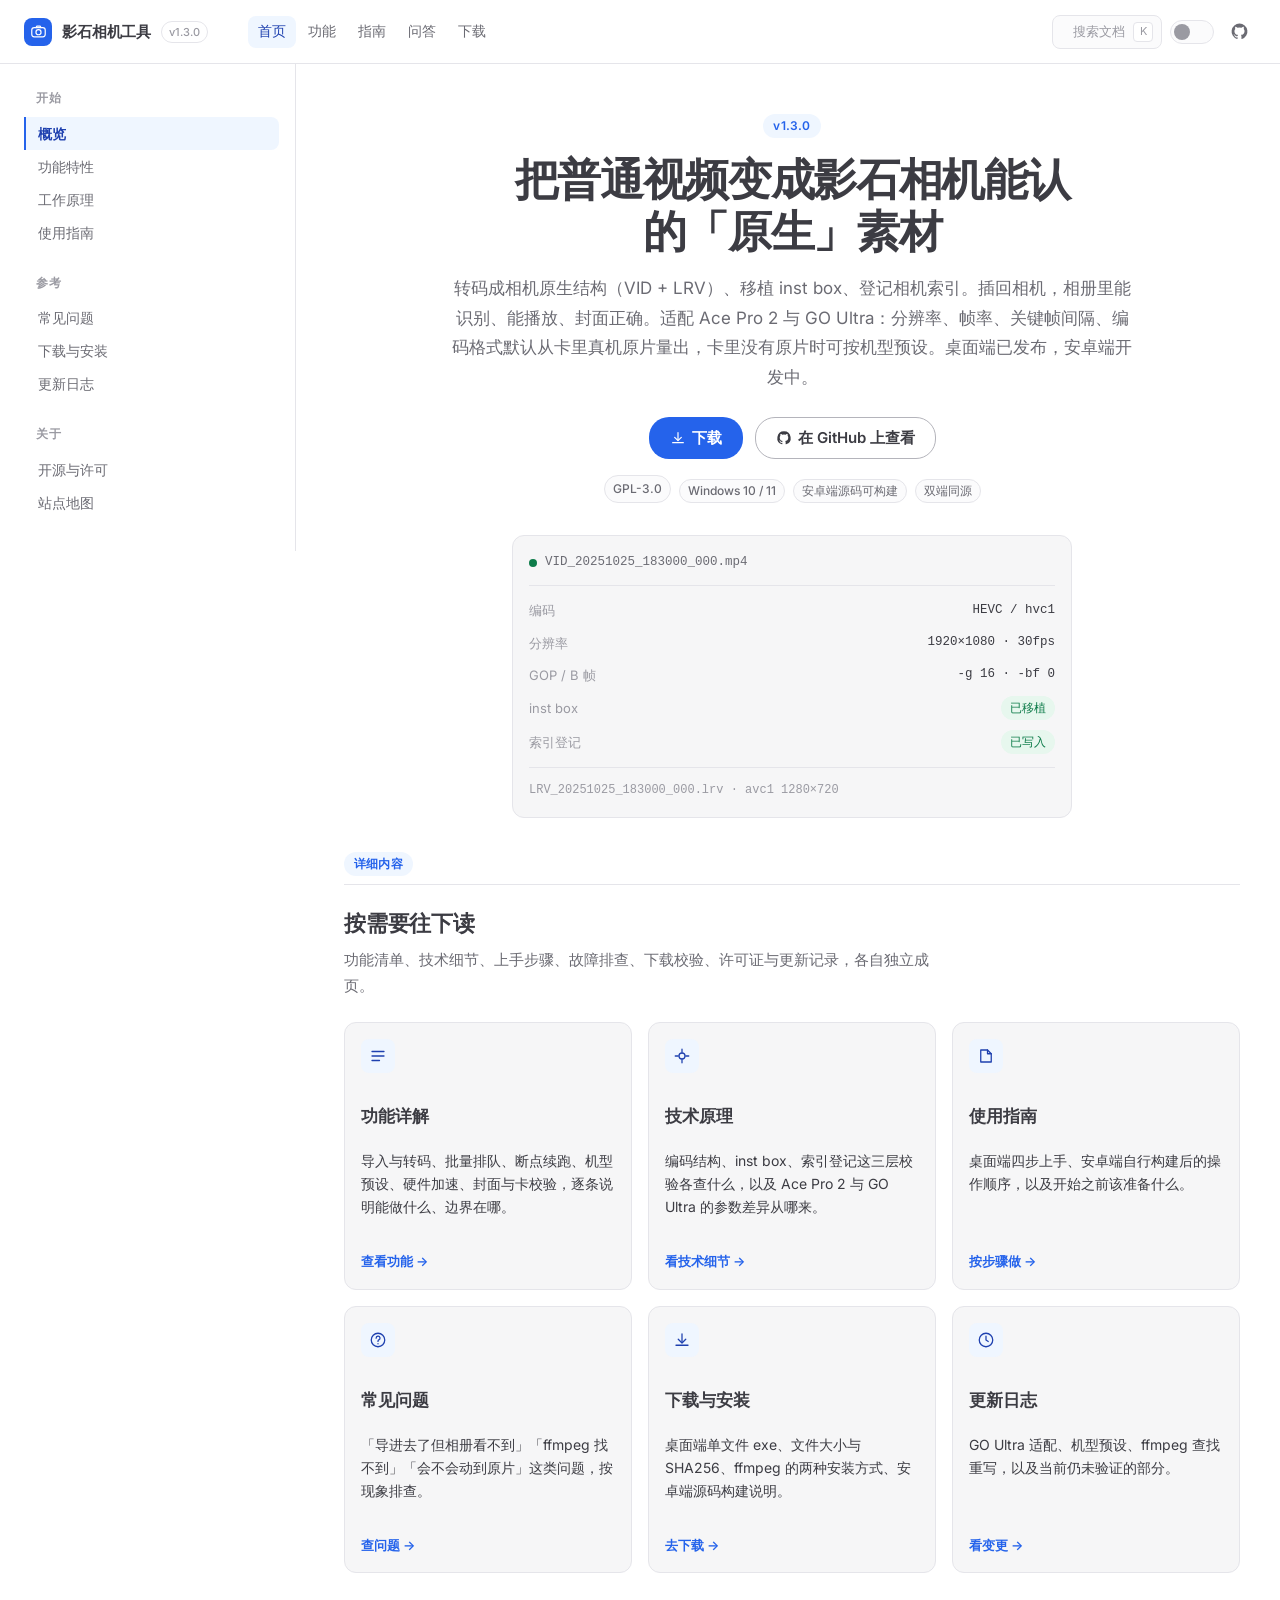
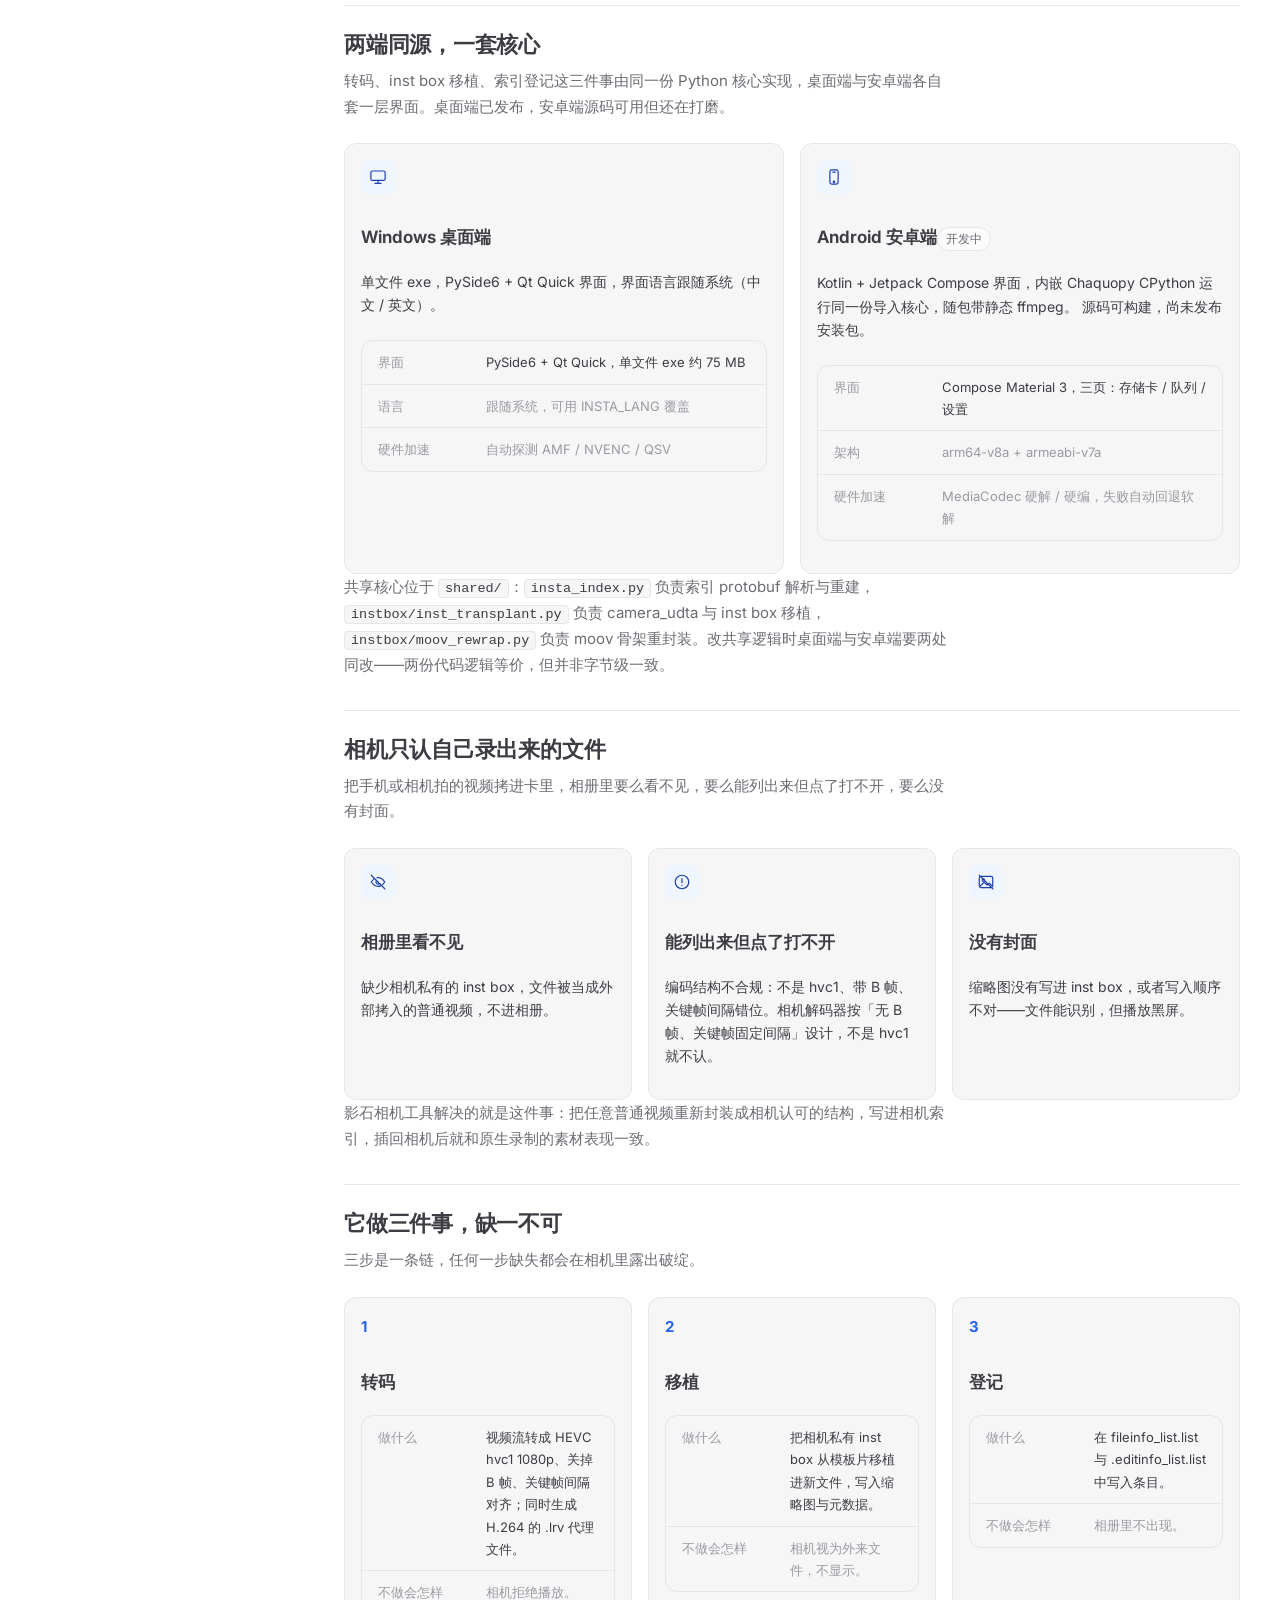
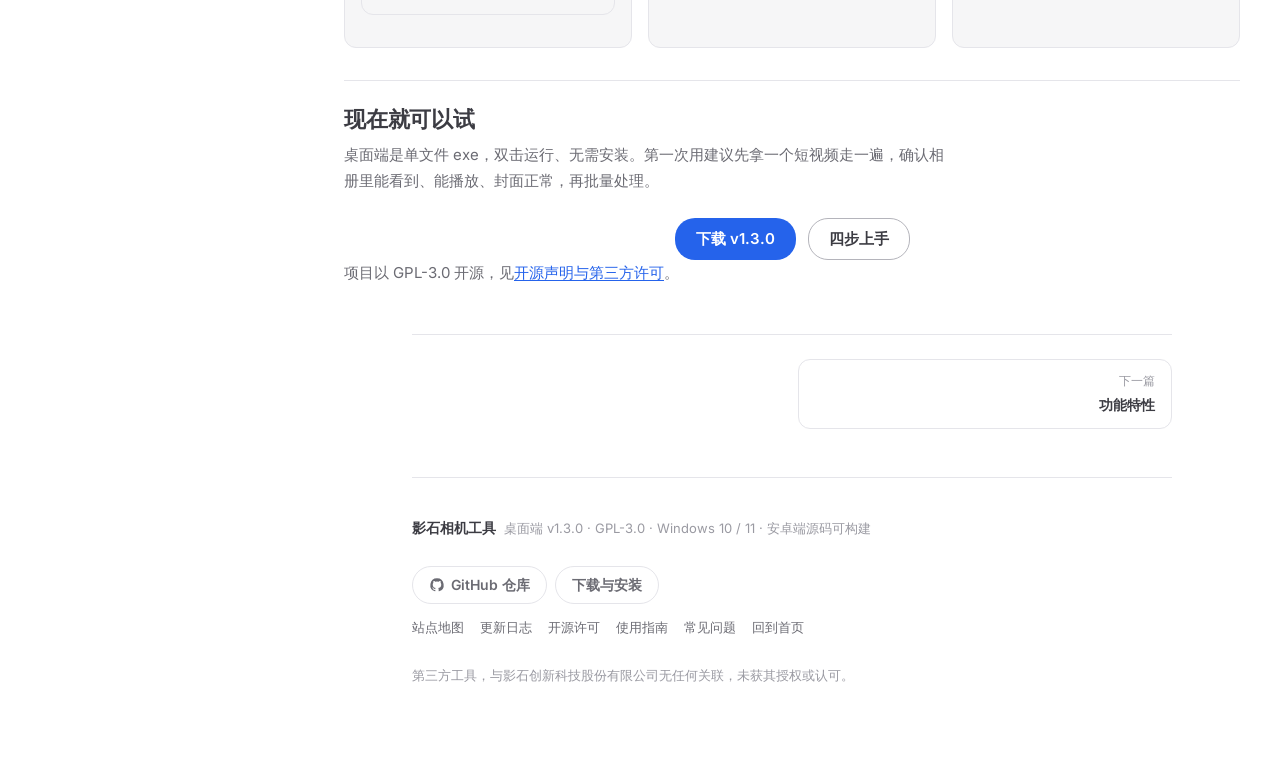
==== commit 3f04b241: "feat(android): 硬件编码可用，产出后校验关键帧间隔并回退软编 安卓端「设置 → 编码器」的「硬件」以前只把 -g 16 传给 MediaCodec。ffmpeg 的 mediacodec" ====
--- a/index.html
+++ b/index.html
@@ -65,7 +65,7 @@
               "price": "0",
               "priceCurrency": "CNY"
             },
-            "fileSize": "80.5MB",
+            "fileSize": "80.6MB",
             "inLanguage": "zh-CN"
           },
           {
--- a/style.css
+++ b/style.css
@@ -17,29 +17,29 @@
 
   /* 颜色 · 浅色 */
   --vp-c-bg: #ffffff;
-  --vp-c-bg-alt: #f6f6f7;
+  --vp-c-bg-alt: #fbfbfc;
   --vp-c-bg-soft: #f6f6f7;
   --vp-c-bg-elv: #ffffff;
-  --vp-c-border: #c2c2c4;
-  --vp-c-divider: #e2e2e3;
-  --vp-c-gutter: #e2e2e3;
+  --vp-c-border: #b4b4bb;
+  --vp-c-divider: #e5e5ea;
+  --vp-c-gutter: #e5e5ea;
   --vp-c-text-1: #3c3c43;
-  --vp-c-text-2: rgba(60, 60, 67, 0.78);
-  --vp-c-text-3: rgba(60, 60, 67, 0.56);
+  --vp-c-text-2: #6b6b73;
+  --vp-c-text-3: #9a9aa2;
 
   /* 颜色 · 品牌 */
   --vp-c-brand-1: #2563eb;
-  --vp-c-brand-2: #3b82f6;
-  --vp-c-brand-3: #1d4ed8;
-  --vp-c-brand-soft: rgba(59, 130, 246, 0.12);
+  --vp-c-brand-2: #1d4ed8;
+  --vp-c-brand-3: #1e40af;
+  --vp-c-brand-soft: #eff6ff;
   --vp-c-brand-contrast: #ffffff;
 
   /* 语义色 */
-  --vp-c-ok: #15803d;
-  --vp-c-ok-soft: rgba(21, 128, 61, 0.1);
+  --vp-c-ok: #0e7c4a;
+  --vp-c-ok-soft: #e7f7ee;
   --vp-c-warn: #b45309;
-  --vp-c-warn-soft: rgba(180, 83, 9, 0.1);
-  --vp-c-danger: #b91c1c;
+  --vp-c-warn-soft: #fdf3e7;
+  --vp-c-danger: #c62828;
 
   /* 字体 */
   --vp-font-sans: "Inter", -apple-system, BlinkMacSystemFont, "Segoe UI",
@@ -1132,6 +1132,22 @@
   word-break: break-all;
 }
 
+/* 行内代码在 HTML 里写成 class="code code--inline"：两个类优先级相同，
+   而 .code（块级：16px 内边距、12px 圆角、下外边距）写在后面，于是行内
+   元素吃到了块级盒子——画出来比行高还高，上下压住相邻两行文字。
+   这里用 .vp-doc 提高优先级把行内形态钉死，块级样式让位。 */
+.vp-doc .code--inline {
+  display: inline;
+  margin: 0;
+  padding: 1px 6px;
+  border-radius: var(--vp-radius-sm);
+  background: var(--vp-c-bg-soft);
+  overflow: visible;
+  white-space: nowrap;
+  box-decoration-break: clone;
+  -webkit-box-decoration-break: clone;
+}
+
 .sha-row {
   display: flex;
   flex-wrap: wrap;
@@ -1937,6 +1953,216 @@
   }
 }
 
+/* ------------------------------------------- 24. 配色收尾（回退 MD3 令牌） */
+/* 卡片回到灰底 + 1px 描边：改造前那套的层次感靠底色，不靠阴影。 */
+.card {
+  background: var(--vp-c-bg-soft);
+}
+
+.card--link:hover {
+  border-color: var(--vp-c-brand-1);
+  background: var(--vp-c-bg-elv);
+}
+
+.card__icon {
+  color: var(--vp-c-brand-3);
+}
+
+.tag--soft {
+  color: var(--vp-c-brand-3);
+}
+
+/* 按钮回到 20px 圆角，主按钮用 primary 实底。 */
+.btn,
+.btn--lg {
+  border-radius: 20px;
+}
+
+.btn--alt {
+  border-color: var(--vp-c-border);
+  background: var(--vp-c-bg);
+}
+
+.btn--alt:hover {
+  border-color: var(--vp-c-brand-1);
+  color: var(--vp-c-brand-1);
+}
+
+.btn--filled:hover {
+  background: var(--vp-c-brand-2);
+}
+
+/* 侧栏与目录选中态用 primary-container 的浅蓝，而不是半透明品牌色。 */
+.vp-sidebar__link[aria-current="page"],
+.vp-drawer .vp-sidebar__link[aria-current="page"],
+.vp-menu__link[aria-current="page"] {
+  background: var(--vp-c-brand-soft);
+  color: var(--vp-c-brand-3);
+}
+
+/* ------------------------------------------------ 25. 响应式收尾（手机/平板） */
+
+/* 平板：正文居中限宽，别让 900px 宽的行长拉成一条横线。 */
+@media (max-width: 960px) {
+  .vp-doc,
+  .vp-pager,
+  .vp-footer {
+    max-width: 720px;
+    margin-left: auto;
+    margin-right: auto;
+  }
+
+  .vp-search {
+    width: 34px;
+    height: 34px;
+    padding: 0;
+    justify-content: center;
+    border-radius: var(--vp-radius-full);
+  }
+
+  .vp-search__icon {
+    width: 18px;
+    height: 18px;
+  }
+
+  .vp-nav__title {
+    max-width: 44vw;
+    overflow: hidden;
+    text-overflow: ellipsis;
+    white-space: nowrap;
+  }
+
+  /* 抽屉要盖住正文：用超大 box-shadow 当遮罩，省一个 DOM 节点。 */
+  .vp-drawer {
+    box-shadow: 0 0 0 100vmax rgba(18, 18, 22, 0.42);
+  }
+
+  body:has(.vp-drawer[open]) {
+    overflow: hidden;
+  }
+
+  .code pre {
+    overflow-x: auto;
+  }
+}
+
+/* 平板竖屏 / 大手机 */
+@media (max-width: 768px) {
+  .vp-doc .hero__title {
+    font-size: 30px;
+  }
+
+  .spec-card__row {
+    grid-template-columns: 78px minmax(0, 1fr);
+  }
+
+  .vp-doc h2 {
+    margin-top: var(--vp-gap-6);
+  }
+
+  .vp-doc .steps,
+  .vp-doc .platform-grid {
+    gap: var(--vp-gap-4);
+  }
+}
+
+/* 手机 */
+@media (max-width: 560px) {
+  .vp-nav__inner {
+    padding: 0 12px;
+  }
+
+  .vp-doc h1 {
+    font-size: 26px;
+  }
+
+  .vp-doc .hero__title {
+    font-size: 25px;
+    line-height: 1.3;
+  }
+
+  .vp-doc .card {
+    padding: var(--vp-gap-4);
+  }
+
+  .vp-doc .dl__row {
+    grid-template-columns: 84px minmax(0, 1fr);
+  }
+
+  .vp-footer .footer__links {
+    gap: var(--vp-gap-2);
+  }
+
+  .vp-doc .hero__actions .btn {
+    flex: 1 1 auto;
+  }
+}
+
+/* ------------------------------------------------ 26. 窄屏细节修正 */
+/* dd 默认有 40px 的 margin-inline-start，栅格里会变成莫名其妙的缩进。 */
+.vp-doc dd {
+  margin: 0;
+}
+
+/* 行内代码在窄屏不能强制不换行，否则整行被推出卡片、和下一行叠在一起。 */
+@media (max-width: 560px) {
+  .vp-doc .code--inline {
+    white-space: normal;
+    overflow-wrap: anywhere;
+  }
+
+  .vp-doc .table {
+    font-size: 13px;
+  }
+
+  .vp-doc .table th,
+  .vp-doc .table td {
+    padding: 8px 10px;
+  }
+}
+
+/* 长命令与 SHA256：容器横向滚动，绝不裁掉尾部。 */
+.vp-doc .code {
+  overflow-x: auto;
+}
+
+.vp-doc .code pre {
+  margin: 0;
+}
+
+.sha-row code {
+  overflow-x: auto;
+  max-width: 100%;
+}
+
+/* 哈希本身就是 .code，`.code--wrap code` 只作用于子元素，管不到它自己。 */
+.sha-row .code {
+  min-width: 0;
+  white-space: pre-wrap;
+  word-break: break-all;
+}
+
+/* 1280 以下右目录收起后，正文留在左半边会显得空，让它居中。 */
+@media (max-width: 1280px) {
+  .vp-doc,
+  .vp-pager,
+  .vp-footer {
+    margin-left: auto;
+    margin-right: auto;
+  }
+}
+
+/* 平板竖屏到小笔记本之间，上下页保持左右两栏，别退化成两条通栏。 */
+@media (min-width: 561px) and (max-width: 960px) {
+  .vp-pager {
+    grid-template-columns: repeat(2, minmax(0, 1fr));
+  }
+
+  .vp-pager__link--next {
+    grid-column: 2;
+  }
+}
+
 /* -------------------------------------------------------- 22. 减少动效 */
 @media (prefers-reduced-motion: reduce) {
   html {
